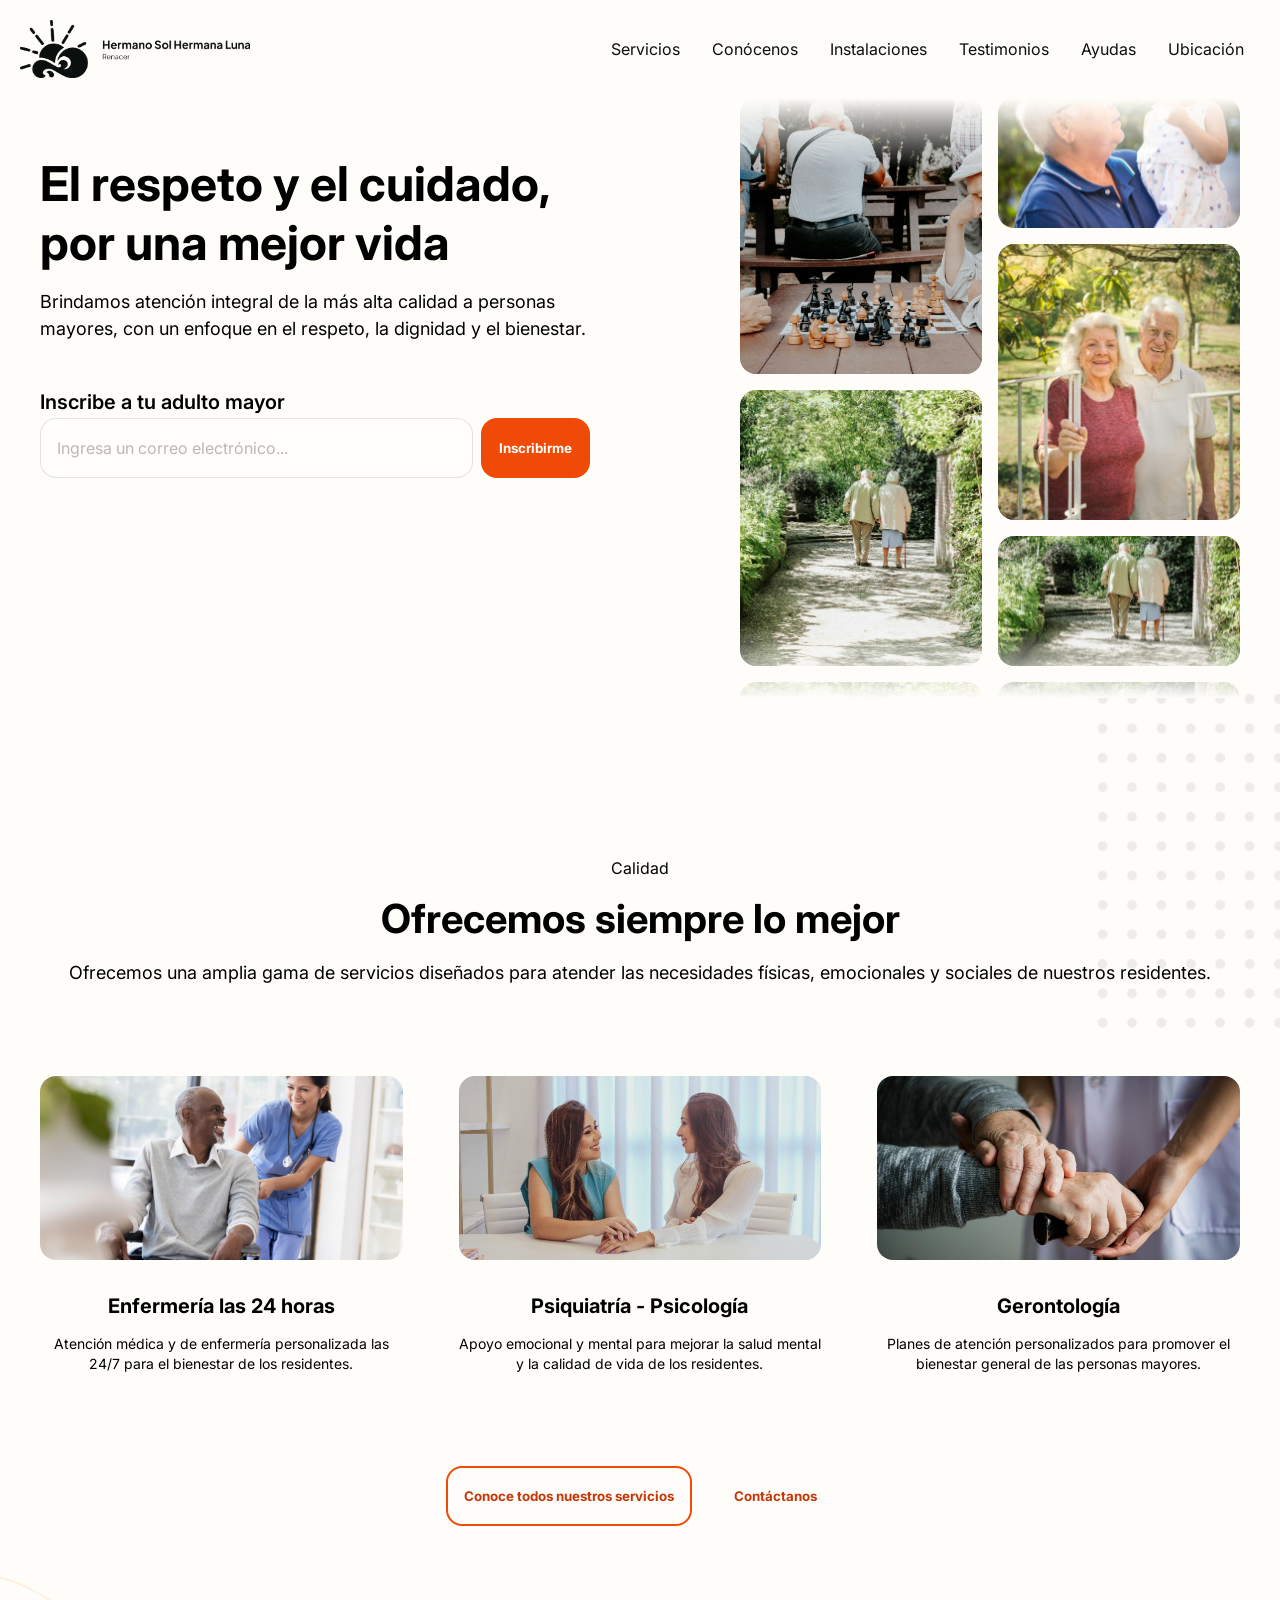
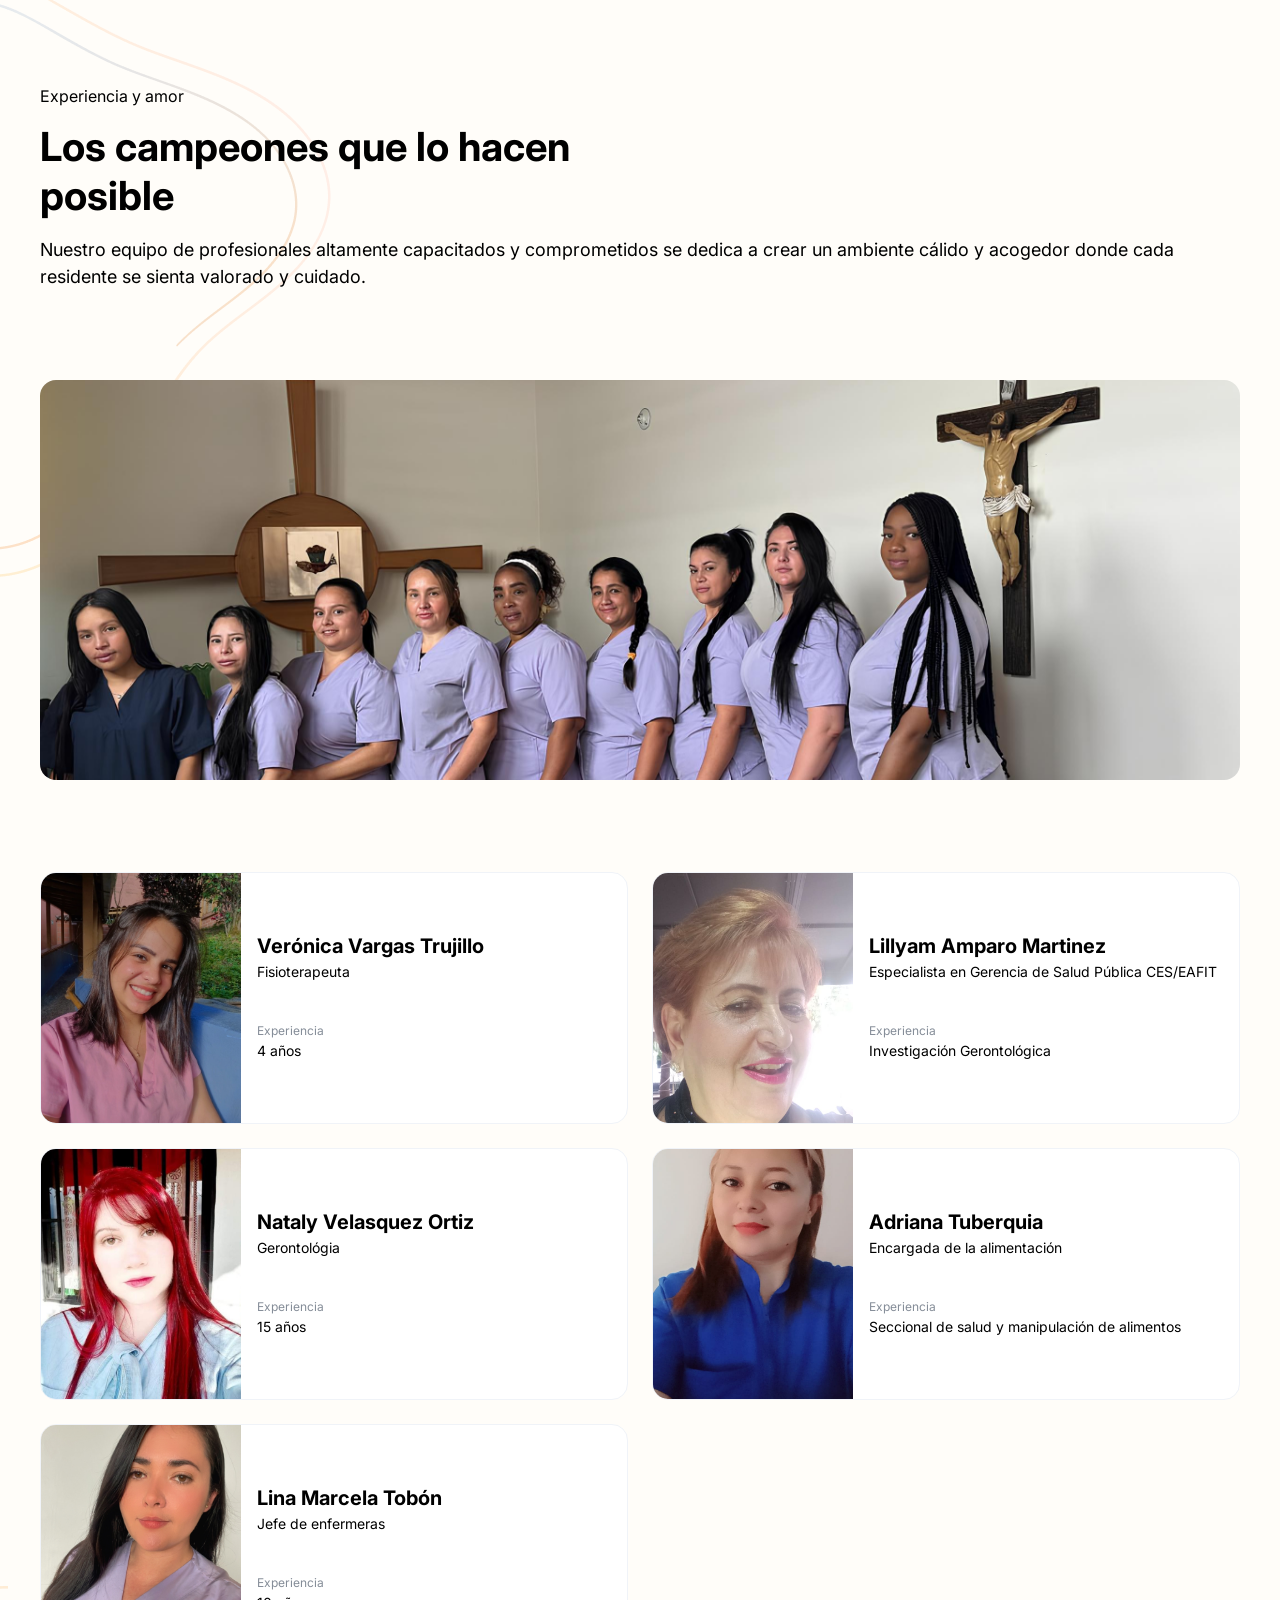
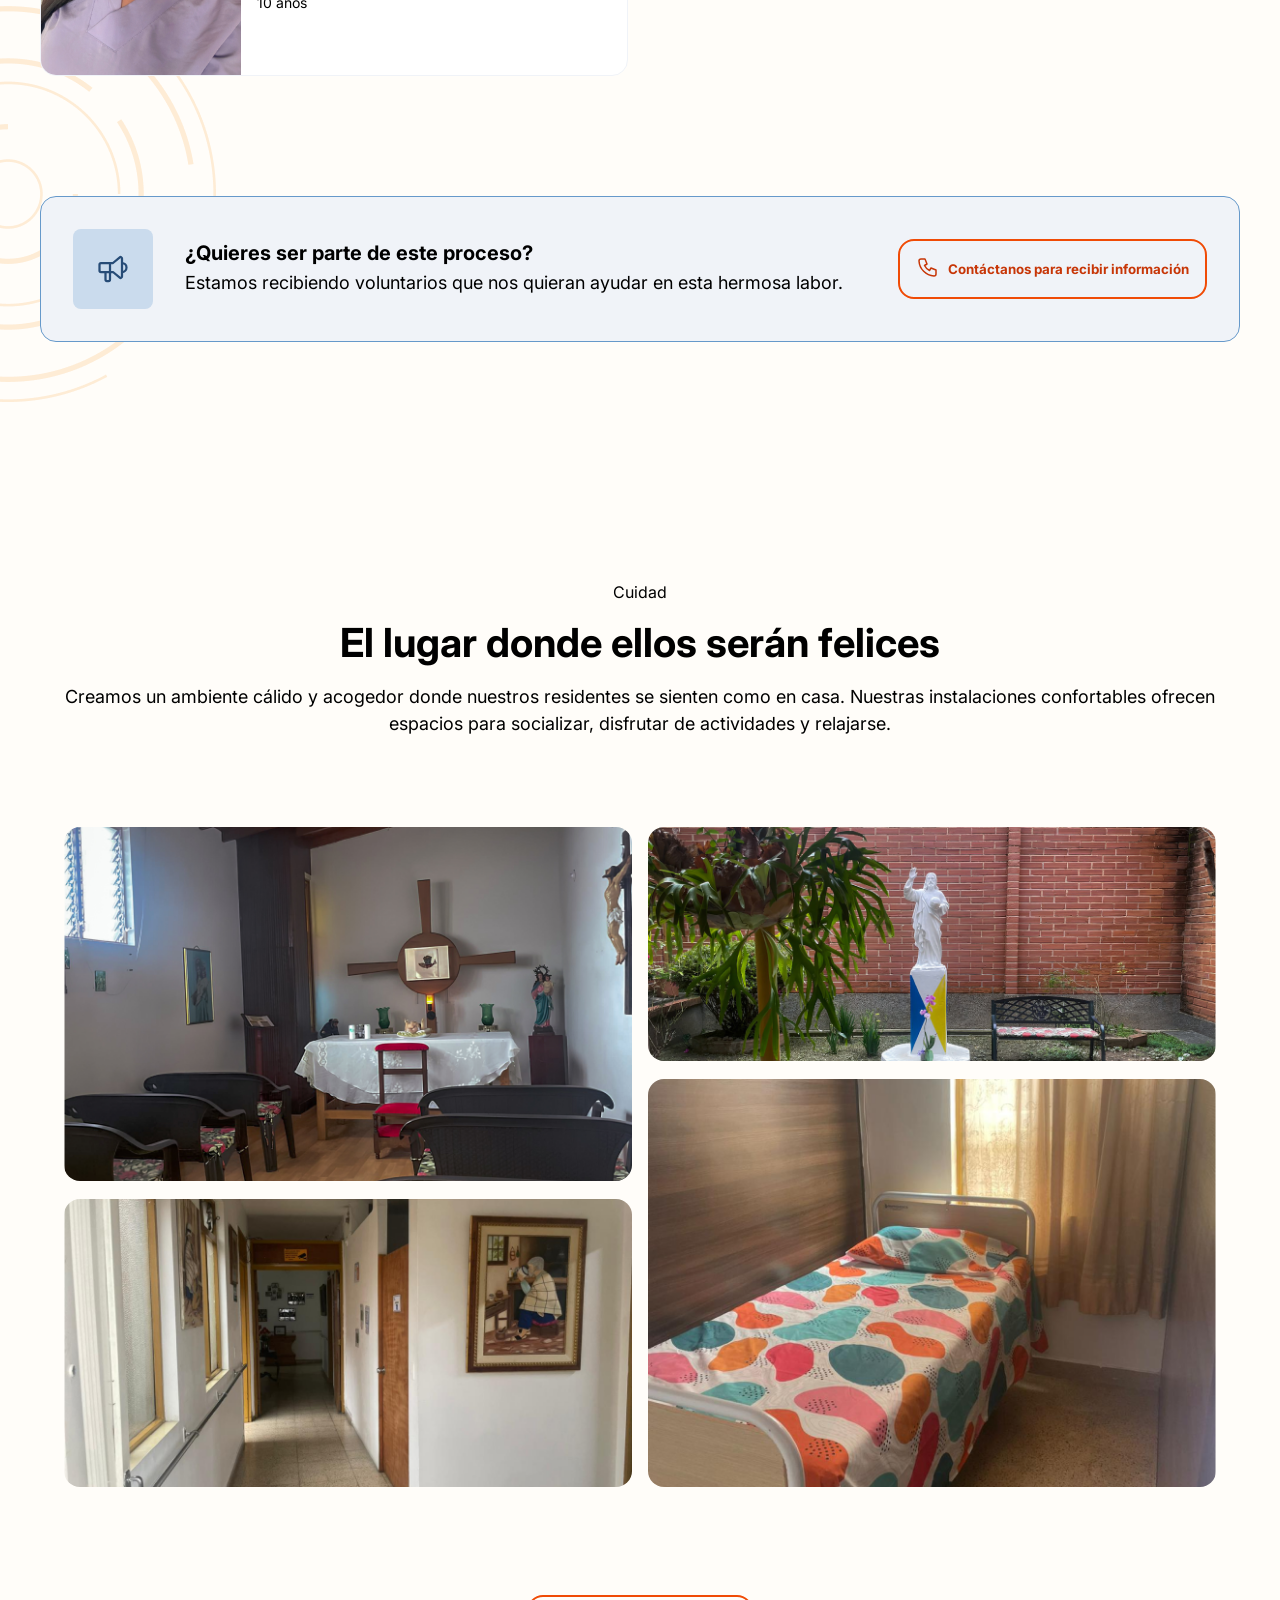
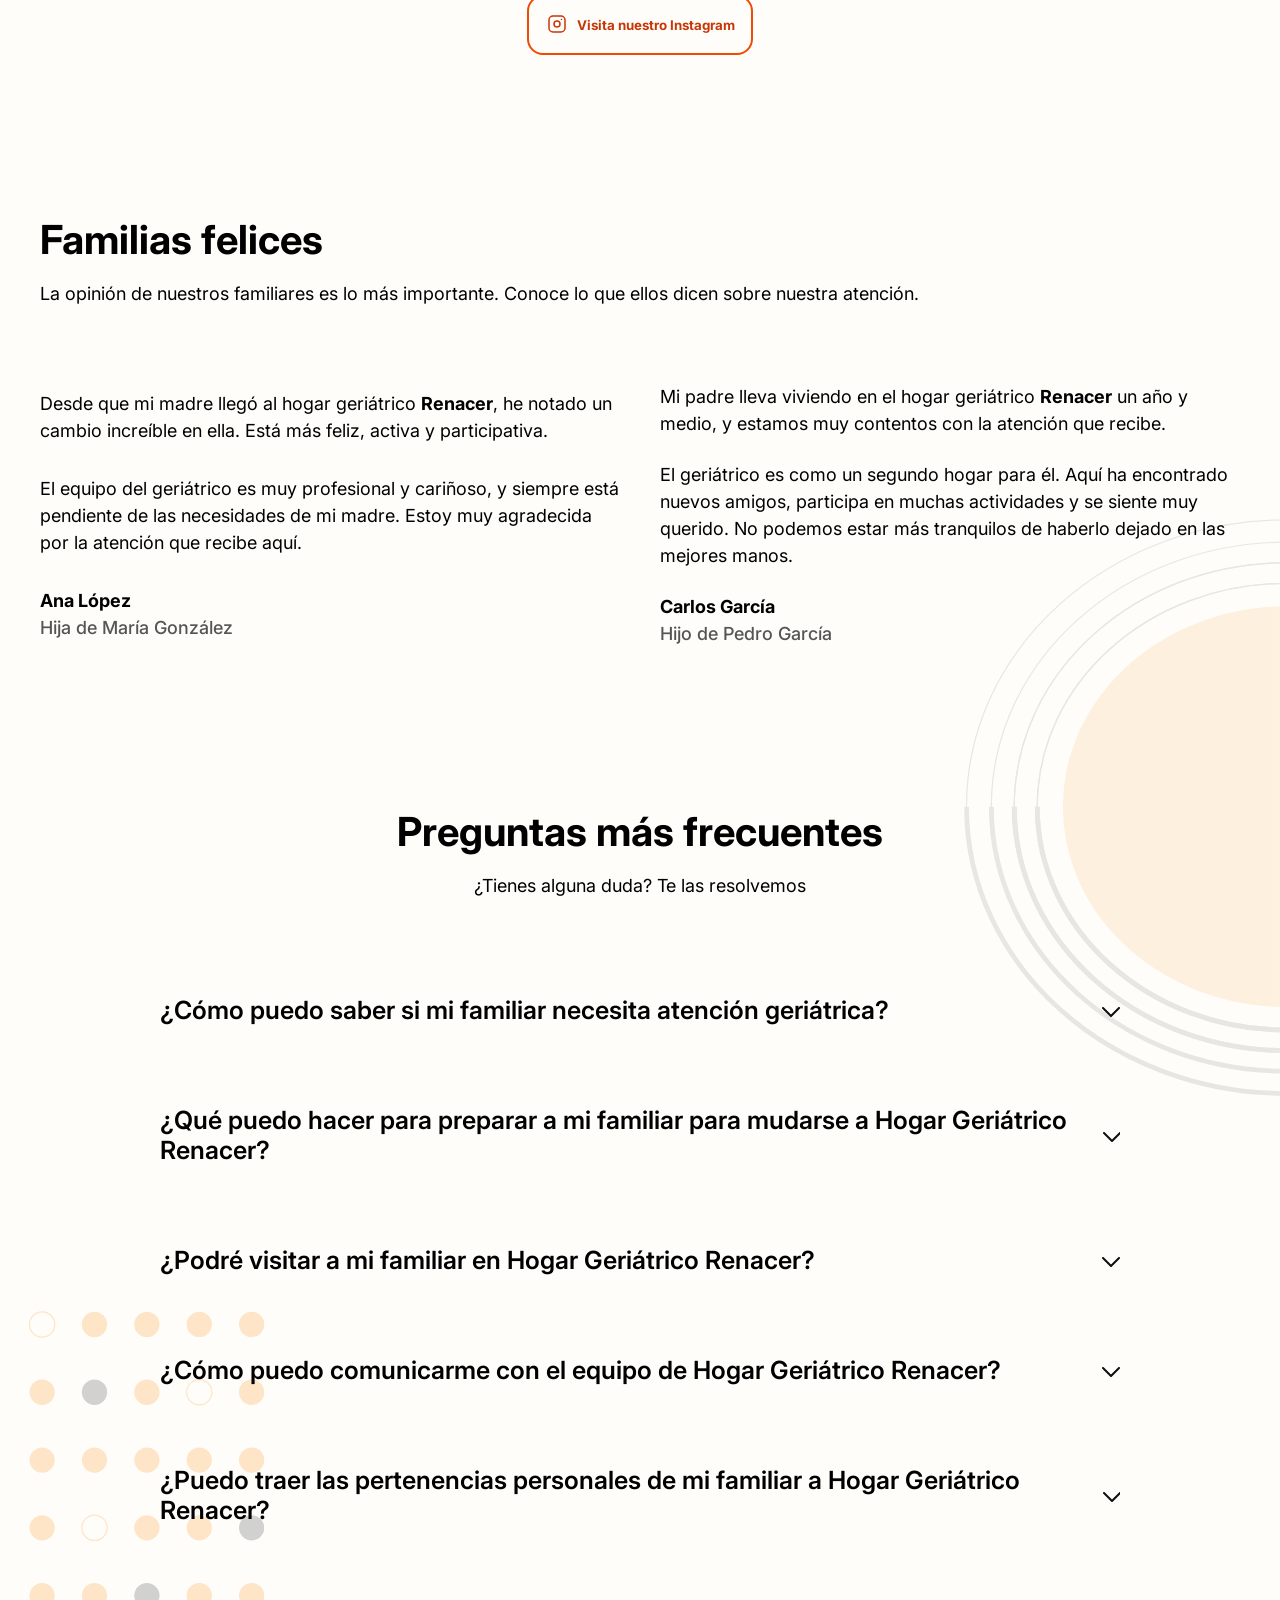
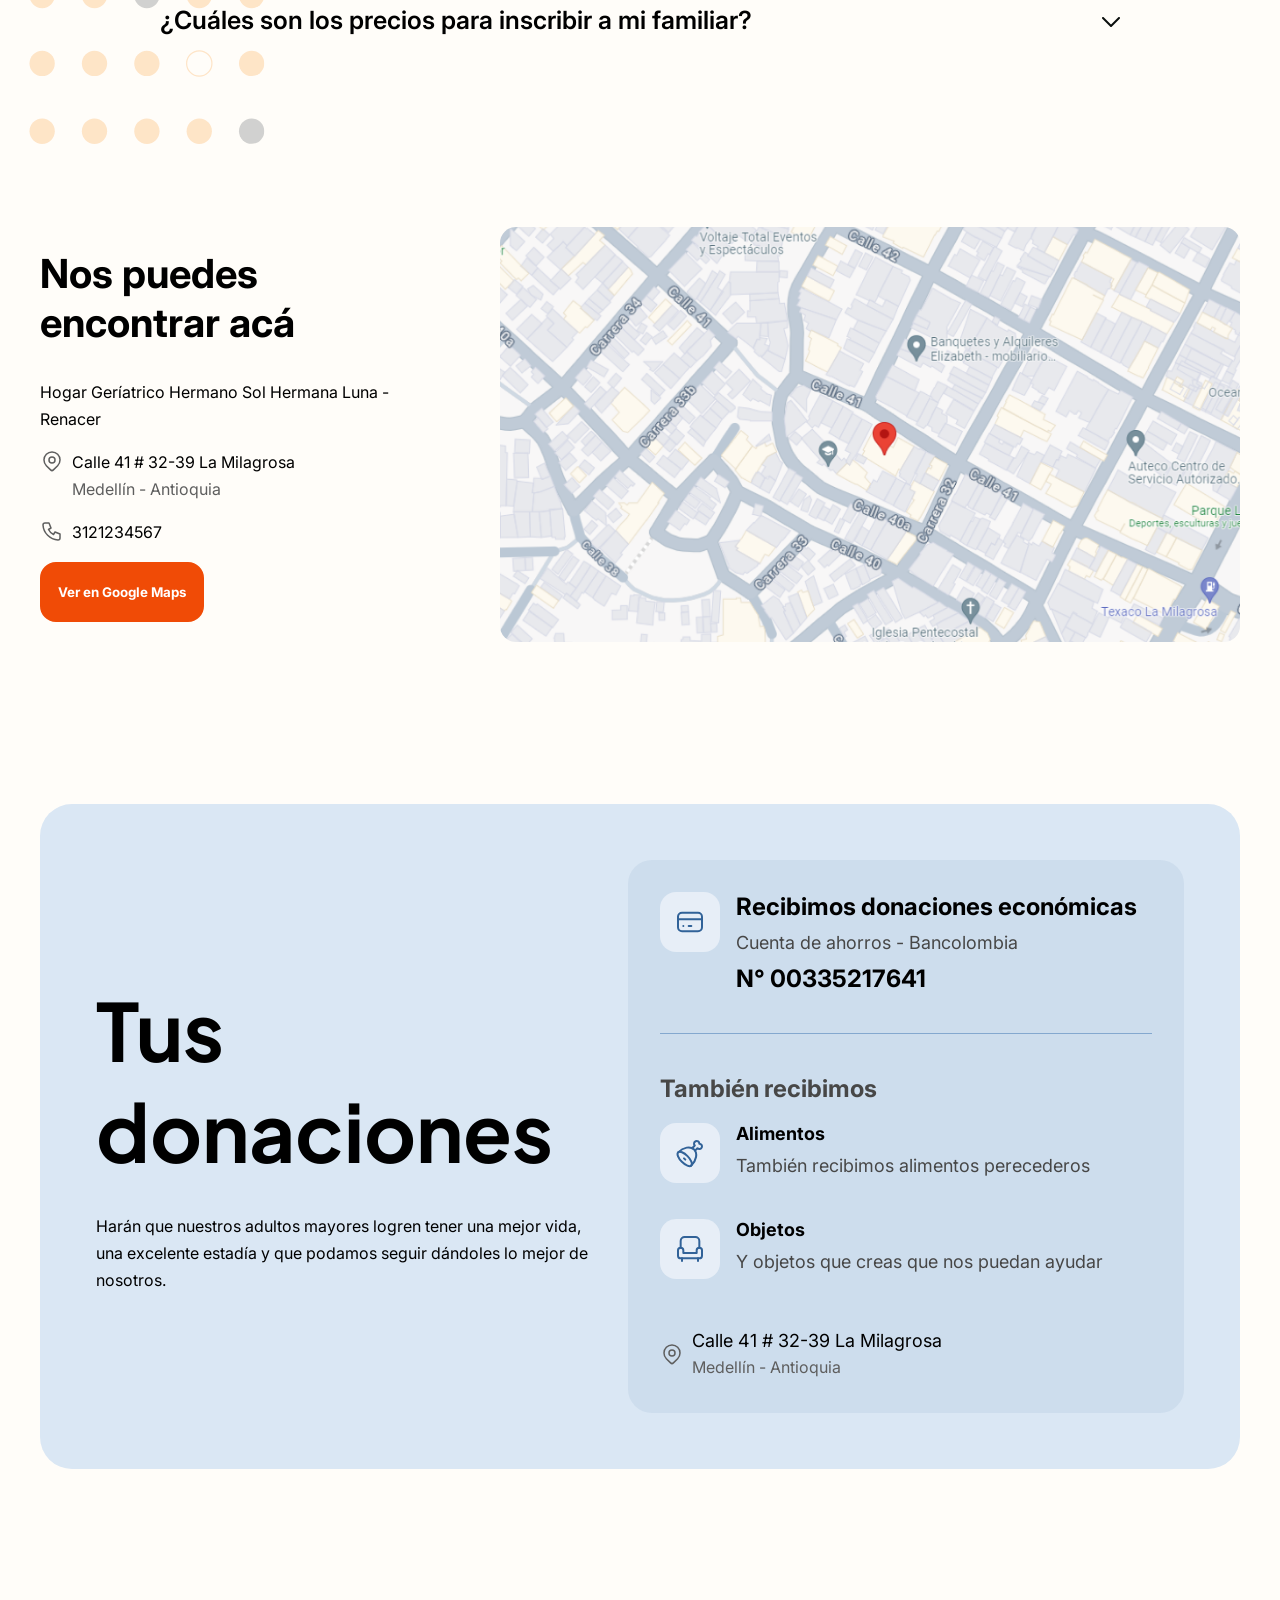
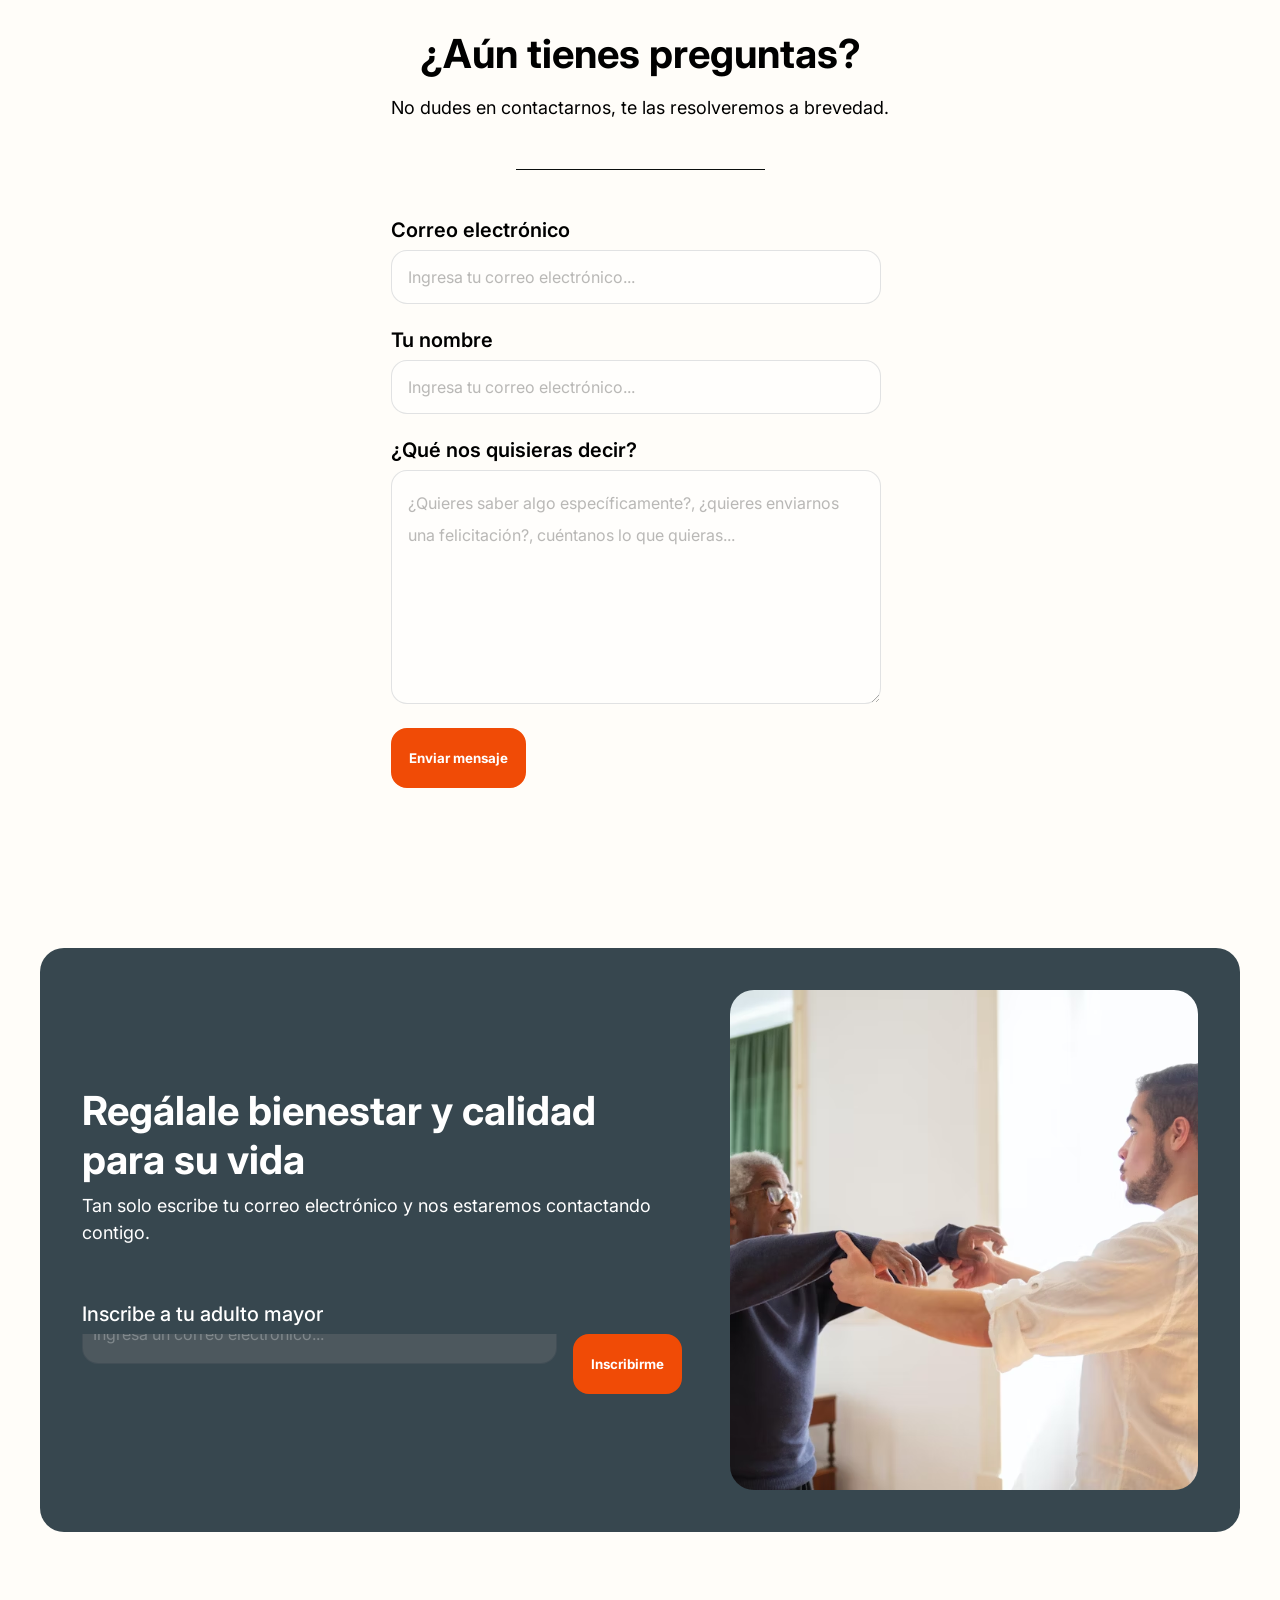
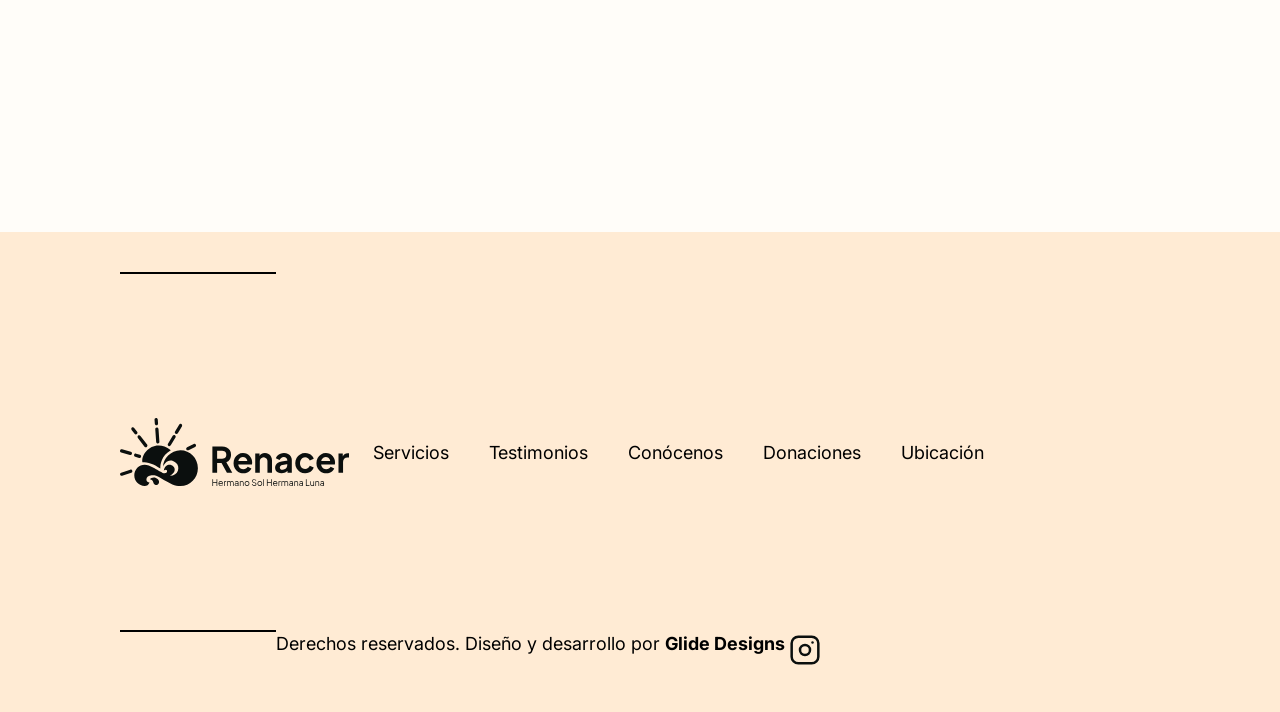
==== index.html @ 2f6d2fac "worked on the contact form" ====
<!DOCTYPE html>
<html lang="es">

<head>
    <meta charset="UTF-8">
    <meta name="viewport" content="width=device-width, initial-scale=1.0">
    <title>Renacer</title>
    <link rel="stylesheet" href="styles.css">
    <script src="script.js"></script>
</head>

<body>
    <header>
        <div class="logo">
            <img src="./assets/Logo Renacer.png" alt="Renacer">
        </div>
        <nav>
            <ul>
                <li><a href="#services">Servicios</a></li>
                <li><a href="#aboutus">Conócenos</a></li>
                <li><a href="#facilities">Instalaciones</a></li>
                <li><a href="#testimonials">Testimonios</a></li>
                <li><a href="#faq">Ayudas</a></li>
                <li><a href="#location">Ubicación</a></li>
            </ul>
        </nav>
    </header>
    <main>
        <!-- Inicio sección hero -->
        <section class="content">
            <div class="hero-content flex-vertical">
                <h1>El respeto y el cuidado, por una mejor vida</h1>
                <p>Brindamos atención integral de la más alta calidad a personas mayores, con un enfoque en el respeto,
                    la dignidad y el bienestar.</p>
                <form class="flex-vertical">
                    <label for="email">Inscribe a tu adulto mayor</label>
                    <div class="flex-horizontal">
                        <input type="email" id="email" placeholder="Ingresa un correo electrónico..." required>
                        <button type="submit" class="main-button">Inscribirme</button>
                    </div>
                </form>
            </div>
            <div class="hero-images">
                <img class="item" src="./assets/geriatric-1.svg" alt="Cuidado de personas mayores">
                <img class="item" src="./assets/geriatric-2.svg" alt="Felicidad de adultos mayores">
                <img class="item" src="./assets/geriatric-3.svg" alt="Instalaciones de Renacer">
                <img class="item" src="./assets/geriatric-4.svg" alt="Actividades en Renacer">
                <img class="item" src="./assets/geriatric-4.svg" alt="Actividades en Renacer">
                <img class="item" src="./assets/geriatric-4.svg" alt="Actividades en Renacer">
                <img class="item" src="./assets/geriatric-4.svg" alt="Actividades en Renacer">
                <img class="item" src="./assets/geriatric-4.svg" alt="Actividades en Renacer">
            </div>
        </section>
        <!-- Fin sección hero -->
        <!-- Sección de servicios -->
        <section class="content" id="services">
            <div class="section-content flex-vertical service-center">
                <div class="section-header flex-vertical">
                    <h4>Calidad</h4>
                    <h2>Ofrecemos siempre lo mejor</h2>
                    <p>Ofrecemos una amplia gama de servicios diseñados para atender las necesidades físicas,
                        emocionales y sociales de nuestros residentes.</p>
                </div>
                <div class="services-grid">
                    <div
                        style="position: absolute; right: 0; z-index: -1; transform: translate(80px,-295px); scale: 1.2;">
                        <img src="./assets/shape-2.png" alt="">
                    </div>
                    <div class="service-item">
                        <figure class="service-figure">
                            <img src="./assets/imgService1.svg" alt="">
                        </figure>
                        <div class="card-content flex-vertical">
                            <div class="flex-vertical">
                                <h3>Enfermería las 24 horas</h3>
                                <p>Atención médica y de enfermería personalizada las 24/7 para el bienestar de los
                                    residentes.</p>
                            </div>
                        </div>
                    </div>
                    <div class="service-item">
                        <figure class="service-figure">
                            <img src="./assets/imgService2.svg" alt="">
                        </figure>
                        <div class="card-content flex-vertical">
                            <div class="flex-vertical">
                                <h3>Psiquiatría - Psicología</h3>
                                <p>Apoyo emocional y mental para mejorar la salud mental y la calidad de vida de los
                                    residentes.</p>
                            </div>
                        </div>
                    </div>
                    <div class="service-item">
                        <figure class="service-figure">
                            <img src="./assets/imgService3.svg" alt="">
                        </figure>
                        <div class="card-content flex-vertical">
                            <div class="flex-vertical">
                                <h3>Gerontología</h3>
                                <p>Planes de atención personalizados para promover el bienestar general de las personas
                                    mayores.</p>
                            </div>
                        </div>
                    </div>
                    <!-- Segunda fila de servicios (oculta inicialmente) -->
                    <div class="service-item hidden-row">
                        <figure class="service-figure">
                            <img src="./assets/imgService1.svg" alt="">
                        </figure>
                        <div class="card-content flex-vertical">
                            <div class="flex-vertical">
                                <h3>Rehabilitación física</h3>
                                <p>Programas de rehabilitación para mejorar la movilidad y la independencia.</p>
                            </div>
                        </div>
                    </div>
                    <div class="service-item hidden-row">
                        <figure class="service-figure">
                            <img src="./assets/imgService2.svg" alt="">
                        </figure>
                        <div class="card-content flex-vertical">
                            <div class="flex-vertical">
                                <h3>Actividades recreativas</h3>
                                <p>Actividades diseñadas para el entretenimiento y la socialización.</p>
                            </div>
                        </div>
                    </div>
                    <div class="service-item hidden-row">
                        <figure class="service-figure">
                            <img src="./assets/imgService3.svg" alt="">
                        </figure>
                        <div class="card-content flex-vertical">
                            <div class="flex-vertical">
                                <h3>Nutrición balanceada</h3>
                                <p>Comidas preparadas para satisfacer las necesidades dietéticas de cada residente.</p>
                            </div>
                        </div>
                    </div>
                    <div class="service-item hidden-row">
                        <figure class="service-figure">
                            <img src="./assets/imgService1.svg" alt="">
                        </figure>
                        <div class="card-content flex-vertical">
                            <div class="flex-vertical">
                                <h3>Rehabilitación física</h3>
                                <p>Programas de rehabilitación para mejorar la movilidad y la independencia.</p>
                            </div>
                        </div>
                    </div>
                    <div class="service-item hidden-row">
                        <figure class="service-figure">
                            <img src="./assets/imgService2.svg" alt="">
                        </figure>
                        <div class="card-content flex-vertical">
                            <div class="flex-vertical">
                                <h3>Actividades recreativas</h3>
                                <p>Actividades diseñadas para el entretenimiento y la socialización.</p>
                            </div>
                        </div>
                    </div>
                    <div class="service-item hidden-row">
                        <figure class="service-figure">
                            <img src="./assets/imgService3.svg" alt="">
                        </figure>
                        <div class="card-content flex-vertical">
                            <div class="flex-vertical">
                                <h3>Nutrición balanceada</h3>
                                <p>Comidas preparadas para satisfacer las necesidades dietéticas de cada residente.</p>
                            </div>
                        </div>
                    </div>
                </div>
                <div class="services-buttons">
                    <button id="toggleServices" class="outline-button">Conoce todos nuestros servicios</button>
                    <button id="contact" class="ghost-button">Contáctanos</button>
                </div>
            </div>
        </section><!-- Fin sección de servicios -->
        <!-- Inicio sección de empleados -->
        <section class="content" id="aboutus">
            <div class="section-content flex-vertical">
                <div class="section-header flex-vertical">
                    <h4>Experiencia y amor</h4>
                    <h2 style="max-width: 550px;">Los campeones que lo hacen posible</h2>
                    <p>Nuestro equipo de profesionales altamente capacitados y comprometidos se dedica a crear un
                        ambiente cálido y acogedor donde cada residente se sienta valorado y cuidado.</p>
                </div>
                <div>
                    <img class="group" src="/assets/group-picture.jpg" alt="">
                </div>
                <div class="employees-grid">
                    <div style="position: absolute; left: -400px; z-index: -1; transform: translateY(-900px);">
                        <img src="./assets/shape-1.png" alt="">
                    </div>


                    <div class="card-container flex-horizontal">
                        <img src="./assets/veronica-vargas-trujillo.jpg" alt="Empleado geriátrico">

                        <div class="card-content flex-vertical">
                            <div class="flex-vertical">
                                <h3>Verónica Vargas Trujillo</h3>
                                <p>Fisioterapeuta</p>
                            </div>
                            <div class="flex-vertical">
                                <p><span>Experiencia</span></p>
                                <p>4 años</p>
                            </div>
                        </div>
                    </div>
                    <div class="card-container flex-horizontal">
                        <img src="./assets/lillyam-amparo-martinez.jpg" alt="Empleado geriátrico">

                        <div class="card-content flex-vertical">
                            <div class="flex-vertical">
                                <h3>Lillyam Amparo Martinez</h3>
                                <p>Especialista en Gerencia de Salud Pública CES/EAFIT</p>
                            </div>
                            <div class="flex-vertical">
                                <p><span>Experiencia</span></p>
                                <p>Investigación Gerontológica</p>
                            </div>
                        </div>
                    </div>
                    <div class="card-container flex-horizontal">
                        <img src="./assets/nataly-velasquez-ortiz.jpg" alt="Empleado geriátrico">

                        <div class="card-content flex-vertical">
                            <div class="flex-vertical">
                                <h3>Nataly Velasquez Ortiz</h3>
                                <p>Gerontológia</p>
                            </div>
                            <div class="flex-vertical">
                                <p><span>Experiencia</span></p>
                                <p>15 años</p>
                            </div>
                        </div>
                    </div>
                    <div class="card-container flex-horizontal">
                        <img src="./assets/adriana-tuberquia.jpg" alt="Empleado geriátrico">

                        <div class="card-content flex-vertical">
                            <div class="flex-vertical">
                                <h3>Adriana Tuberquia</h3>
                                <p>Encargada de la alimentación</p>
                            </div>
                            <div class="flex-vertical">
                                <p><span>Experiencia</span></p>
                                <p>Seccional de salud y manipulación de alimentos</p>
                            </div>
                        </div>
                    </div>
                    <div class="card-container flex-horizontal">
                        <img src="./assets/lina-marcela-tobon.jpg" alt="Empleado geriátrico">
                        <div class="card-content flex-vertical">
                            <div class="flex-vertical">
                                <h3>Lina Marcela Tobón</h3>
                                <p>Jefe de enfermeras</p>
                            </div>
                            <div class="flex-vertical">
                                <p><span>Experiencia</span></p>
                                <p>10 años</p>
                            </div>
                        </div>
                    </div>

                </div>
            </div>
            <div class="volunteers-container flex-horizontal">
                <div class="icon-container">
                    <svg xmlns="http://www.w3.org/2000/svg" class="icon icon-tabler icon-tabler-speakerphone" width="36"
                        height="36" viewBox="0 0 24 24" stroke-width="1.5" stroke="#274C77" fill="none"
                        stroke-linecap="round" stroke-linejoin="round">
                        <path stroke="none" d="M0 0h24v24H0z" fill="none" />
                        <path d="M18 8a3 3 0 0 1 0 6" />
                        <path d="M10 8v11a1 1 0 0 1 -1 1h-1a1 1 0 0 1 -1 -1v-5" />
                        <path
                            d="M12 8h0l4.524 -3.77a.9 .9 0 0 1 1.476 .692v12.156a.9 .9 0 0 1 -1.476 .692l-4.524 -3.77h-8a1 1 0 0 1 -1 -1v-4a1 1 0 0 1 1 -1h8" />
                    </svg>
                </div>
                <div class="volunteers-content flex-vertical">
                    <h3>¿Quieres ser parte de este proceso?</h3>
                    <p>Estamos recibiendo voluntarios que nos quieran ayudar en esta hermosa labor.</p>
                </div>
                <button class="outline-button flex-horizontal">
                    <div>
                        <svg xmlns="http://www.w3.org/2000/svg" class="icon-hover icon icon-tabler icon-tabler-phone"
                            width="24" height="24" viewBox="0 0 24 24" stroke-width="1.5" stroke="#C73607" fill="none"
                            stroke-linecap="round" stroke-linejoin="round">
                            <path stroke="none" d="M0 0h24v24H0z" fill="none" />
                            <path
                                d="M5 4h4l2 5l-2.5 1.5a11 11 0 0 0 5 5l1.5 -2.5l5 2v4a2 2 0 0 1 -2 2a16 16 0 0 1 -15 -15a2 2 0 0 1 2 -2" />
                        </svg>
                    </div>Contáctanos para recibir información
                </button>
            </div>

            <div style="position: absolute; left: -200px; z-index: -1; transform: translateY(1500px);">
                <img src="./assets/shape-3.png" alt="">
            </div>
        </section>
        <!-- Fin sección de empleados -->
        <!-- Inicio sección de instalaciones -->
        <section class="content" id="facilities">
            <div class="section-content flex-vertical service-center">
                <div class="section-header flex-vertical">
                    <h4>Cuidad</h4>
                    <h2>El lugar donde ellos serán felices</h2>
                    <p>Creamos un ambiente cálido y acogedor donde nuestros residentes se sienten como en casa. Nuestras
                        instalaciones confortables ofrecen espacios para socializar, disfrutar de actividades
                        y relajarse.</p>
                </div>
                <div class="facilities-images">
                    <img src="./assets/facility-1.png" alt="Cuidado de personas mayores">
                    <img src="./assets/facility-2.png" alt="Felicidad de adultos mayores">
                    <img src="./assets/facility-3.png" alt="Instalaciones de Renacer">
                    <img src="./assets/facility-4.png" alt="Actividades en Renacer">
                </div>
                <div class="facilities-buttons">
                    <!-- <button id="openModalButton" class="outline-button flex-horizontal">
                        Ver todas las imágenes
                    </button> -->
                    <a href="https://www.instagram.com/hermanosolhermanalunarenacer/" target="_blank">
                        <button class="outline-button flex-horizontal">
                            <div>
                                <svg xmlns="http://www.w3.org/2000/svg"
                                    class="icon-hover icon icon-tabler icon-tabler-brand-instagram" width="24"
                                    height="24" viewBox="0 0 24 24" stroke-width="1.5" stroke="#C73607" fill="none"
                                    stroke-linecap="round" stroke-linejoin="round">
                                    <path stroke="none" d="M0 0h24v24H0z" fill="none" />
                                    <path
                                        d="M4 4m0 4a4 4 0 0 1 4 -4h8a4 4 0 0 1 4 4v8a4 4 0 0 1 -4 4h-8a4 4 0 0 1 -4 -4z" />
                                    <path d="M12 12m-3 0a3 3 0 1 0 6 0a3 3 0 1 0 -6 0" />
                                    <path d="M16.5 7.5l0 .01" />
                                </svg>
                            </div>Visita nuestro Instagram
                        </button>
                    </a>
                </div>
            </div>
            <div class="facilities-images-modal">
                <div class="facilities-modal-content flex-vertical">
                    <button id="closeModalButton" class="close-button">×</button>
                    <h3 style="flex-shrink: 0;">Todas las imágenes</h3>
                    <div class="facilities-images-container">
                        <img class="slider-image" src="./assets/facility-1.png" alt="Cuidado de personas mayores">
                        <img class="slider-image" src="./assets/facility-2.png" alt="Felicidad de adultos mayores">
                        <img class="slider-image" src="./assets/facility-3.png" alt="Instalaciones de Renacer">
                        <img class="slider-image" src="./assets/facility-4.png" alt="Actividades en Renacer">
                    </div>
                    <button class="prev slider-button">
                        <svg xmlns="http://www.w3.org/2000/svg" class="icon icon-tabler icon-tabler-chevron-left"
                            width="24" height="24" viewBox="0 0 24 24" stroke-width="1.5" stroke="#ffffff" fill="none"
                            stroke-linecap="round" stroke-linejoin="round">
                            <path stroke="none" d="M0 0h24v24H0z" fill="none" />
                            <path d="M15 6l-6 6l6 6" />
                        </svg>
                    </button>
                    <button class="next slider-button">
                        <svg xmlns="http://www.w3.org/2000/svg" class="icon icon-tabler icon-tabler-chevron-right"
                            width="24" height="24" viewBox="0 0 24 24" stroke-width="1.5" stroke="#ffffff" fill="none"
                            stroke-linecap="round" stroke-linejoin="round">
                            <path stroke="none" d="M0 0h24v24H0z" fill="none" />
                            <path d="M9 6l6 6l-6 6" />
                        </svg>
                    </button>
                </div>
            </div>

        </section>
        <!-- Fin sección de instalaciones -->
        <!-- seccion testimonios -->
        <section class="content" id="testimonials">
            <div class="section-content flex-vertical">
                <div class="section-header flex-vertical">
                    <h2>Familias felices</h2>
                    <p>La opinión de nuestros familiares es lo más importante. Conoce lo que ellos dicen sobre nuestra
                        atención.</p>
                </div>
                <div class="testimonials-grid">
                    <div class="testimonial">
                        <div class="stars">
                            <img src="assets/star.svg" alt="Star" class="star">
                            <img src="assets/star.svg" alt="Star" class="star">
                            <img src="assets/star.svg" alt="Star" class="star">
                            <img src="assets/star.svg" alt="Star" class="star">
                            <img src="assets/star.svg" alt="Star" class="star">
                        </div>
                        <p>
                            Desde que mi madre llegó al hogar geriátrico <strong>Renacer</strong>, he notado un cambio
                            increíble en ella. Está más feliz, activa y participativa.
                        </p>
                        <p>
                            El equipo del geriátrico es muy profesional y cariñoso, y siempre está pendiente de las
                            necesidades de mi madre. Estoy muy agradecida por la atención que recibe aquí.
                        </p>
                        <p class="author">
                            Ana López<br>
                            <span class="relation">Hija de María González</span>
                        </p>
                    </div>
                    <div class="testimonial">
                        <div class="stars">
                            <img src="assets/star.svg" alt="Star" class="star">
                            <img src="assets/star.svg" alt="Star" class="star">
                            <img src="assets/star.svg" alt="Star" class="star">
                            <img src="assets/star.svg" alt="Star" class="star">
                            <img src="assets/star.svg" alt="Star" class="star">
                        </div>
                        <p>
                            Mi padre lleva viviendo en el hogar geriátrico <strong>Renacer</strong> un año y medio, y
                            estamos muy contentos con la atención que recibe.
                        </p>
                        <p>
                            El geriátrico es como un segundo hogar para él. Aquí ha encontrado nuevos amigos, participa
                            en muchas actividades y se siente muy querido. No podemos estar más tranquilos de haberlo
                            dejado en las mejores manos.
                        </p>
                        <p class="author">
                            Carlos García<br>
                            <span class="relation">Hijo de Pedro García</span>
                        </p>
                    </div>
                    <!-- Agregar más testimonios según sea necesario -->
                </div>
            </div>
        </section>

        <!-- fin seccion testimonios -->

        <!--Sección FAQ-->
        <section class="content" id="faq">
            <div class="section-content flex-vertical">
                <div style="position: absolute; right: 20px; z-index: -1; transform: translateY(-200px); scale: 1.2;">
                    <img src="assets/footershape1.svg" alt="">
                </div>
                <div class="section-header flex-vertical">
                    <h2>Preguntas más frecuentes</h2>
                    <p>¿Tienes alguna duda? Te las resolvemos</p>
                </div>
                <div class="faq-container">
                    <div class="faq-item">
                        <button class="faq-question">¿Cómo puedo saber si mi familiar necesita atención geriátrica?
                            <span class="faq-toggle"><img src="assets/faqtoogle.svg" alt="toggle icon"></span></button>
                        <div class="faq-answer">
                            <p>Algunas señales de que su familiar podría necesitar atención geriátrica incluyen:<br><br>
                                1. Dificultades para realizar actividades cotidianas como vestirse, bañarse o comer.<br>
                                2. Deterioro de la memoria o la capacidad cognitiva.<br>
                                3. Pérdida de independencia o necesidad de ayuda para realizar tareas básicas.<br>
                                4. Cambios en el estado de ánimo o comportamiento, como depresión, ansiedad o
                                agresividad.<br>
                                5. Dificultades para caminar o mantener el equilibrio.<br>
                                6. Problemas de salud crónicos que requieren atención médica regular.<br><br>
                                Si observa alguna de estas señales en su familiar, es importante hablar con un médico o
                                un profesional de la salud geriátrica para evaluar sus necesidades y determinar el tipo
                                de atención más adecuado.
                            </p>
                        </div>
                    </div>
                    <div class="faq-item">
                        <button class="faq-question">¿Qué puedo hacer para preparar a mi familiar para mudarse a Hogar
                            Geriátrico Renacer? <span class="faq-toggle"><img alt="toggle icon"
                                    src="assets/faqtoogle.svg"></span></button>
                        <div class="faq-answer">
                            <p>Es importante involucrar a su familiar en el proceso de decisión y mudanza tanto como sea
                                posible.
                                Hable con él o ella sobre sus expectativas y preferencias, y permítale que participe en
                                la elección de su habitación y la decoración de su nuevo espacio. <br><br>
                                También puede ayudarlo a familiarizarse con las instalaciones y el personal del
                                geriátrico antes de la mudanza.
                            </p>
                        </div>
                    </div>
                    <div class="faq-item">
                        <button class="faq-question">¿Podré visitar a mi familiar en Hogar Geriátrico Renacer? <span
                                class="faq-toggle"><img src="assets/faqtoogle.svg" alt="toggle icon"></span></button>
                        <div class="faq-answer">
                            <p>Sí, por supuesto. Animamos a las familias a visitar a sus seres queridos con regularidad.
                                Tenemos horarios de visita flexibles para adaptarse a su horario. También contamos con
                                espacios cómodos y acogedores para que pueda pasar tiempo con su familiar en privado.
                            </p>
                        </div>
                    </div>
                    <div class="faq-item">
                        <button class="faq-question">¿Cómo puedo comunicarme con el equipo de Hogar Geriátrico Renacer?
                            <span class="faq-toggle"><img src="assets/faqtoogle.svg" alt="toggle icon"></span></button>
                        <div class="faq-answer">
                            <p>
                                Puede comunicarse con nosotros por teléfono, correo electrónico o visitando nuestras
                                instalaciones.
                                Nuestro equipo estará encantado de responder a sus preguntas y brindarle más información
                                sobre nuestros servicios.
                            </p>
                        </div>
                    </div>
                    <div class="faq-item">
                        <button class="faq-question">¿Puedo traer las pertenencias personales de mi familiar a Hogar
                            Geriátrico Renacer? <span class="faq-toggle"><img src="assets/faqtoogle.svg"
                                    alt="toggle icon"></span></button>
                        <div class="faq-answer">
                            <p>
                                Sí, puede traer las pertenencias personales de su familiar a Hogar Geriátrico Renacer.
                                Le recomendamos que etiquete todas las pertenencias con el nombre de su familiar para
                                evitar confusiones.
                                Hay algunas restricciones en cuanto al tamaño y tipo de pertenencias que se pueden
                                traer, por favor consulte con nuestro equipo para obtener más información.
                            </p>
                        </div>
                    </div>
                    <div class="faq-item">
                        <button class="faq-question">¿Cuáles son los precios para inscribir a mi familiar? <span
                                class="faq-toggle"><img src="assets/faqtoogle.svg" alt="toggle icon"></span></button>
                        <div class="faq-answer">
                            <p>
                                Primero nos encantaría poder conocer a tu familiar al igual que a ti. Te sugerimos
                                que nos contactes para comenzar el proceso e informarte completamente de todo.
                            </p>
                        </div>
                    </div>
                    <!-- Añadir más items FAQ -->
                </div>
                <div style="position: absolute; left: 0; z-index: -1; transform: translate(40px,450px); scale: 1.2;">
                    <img src="assets/footershape2.svg" alt="">
                </div>
            </div>
        </section>
        <!--Fin FAQ-->

        <!-- Inicio sección de location -->
        <section class="content" id="location">
            <div class="section-content flex-horizontal">
                <div class="left-side flex-vertical">
                    <h2>Nos puedes encontrar acá</h2>
                    <div class="left-content flex-vertical">
                        <p>Hogar Geríatrico Hermano Sol Hermana Luna - Renacer</p>
                        <div class="flex-horizontal">
                            <svg xmlns="http://www.w3.org/2000/svg" class="icon icon-tabler icon-tabler-map-pin"
                                width="24" height="24" viewBox="0 0 24 24" stroke-width="1.5" stroke="#5E5E5E"
                                fill="none" stroke-linecap="round" stroke-linejoin="round">
                                <path stroke="none" d="M0 0h24v24H0z" fill="none" />
                                <path d="M9 11a3 3 0 1 0 6 0a3 3 0 0 0 -6 0" />
                                <path
                                    d="M17.657 16.657l-4.243 4.243a2 2 0 0 1 -2.827 0l-4.244 -4.243a8 8 0 1 1 11.314 0z" />
                            </svg>
                            <div class="flex-vertical">
                                <p>Calle 41 # 32-39 La Milagrosa</p>
                                <p style="color: #5E5E5E; font-size: 1.6rem;">Medellín - Antioquia</p>
                            </div>
                        </div>
                        <div class="flex-horizontal">
                            <svg xmlns="http://www.w3.org/2000/svg" class="icon icon-tabler icon-tabler-phone"
                                width="24" height="24" viewBox="0 0 24 24" stroke-width="1.5" stroke="#5E5E5E"
                                fill="none" stroke-linecap="round" stroke-linejoin="round">
                                <path stroke="none" d="M0 0h24v24H0z" fill="none" />
                                <path
                                    d="M5 4h4l2 5l-2.5 1.5a11 11 0 0 0 5 5l1.5 -2.5l5 2v4a2 2 0 0 1 -2 2a16 16 0 0 1 -15 -15a2 2 0 0 1 2 -2" />
                            </svg>
                            <p>3121234567</p>
                        </div>
                        <a href="https://maps.app.goo.gl/KGbeoAZoWxn7gH6RA" target="_blank"><button
                                class="main-button">Ver en Google Maps</button></a>
                    </div>
                </div>
                <div class="right-side">
                    <img src="./assets/geriatric_location.png" alt="Ubicación del centro geríatrico Renacer">
                </div>
            </div>
        </section>
        <!-- Fin sección location -->

        <!-- Inicio sección donación -->
        <section class="content" id="donation">
            <div class="donations-section flex-horizontal">
                <div class="left-side flex-vertical">
                    <h2>Tus donaciones</h2>
                    <p>Harán que nuestros adultos mayores logren tener una mejor vida, una excelente estadía y que
                        podamos seguir dándoles lo mejor de nosotros.</p>
                </div>
                <div class="right-side">
                    <div class="right-side-content flex-vertical">
                        <div class="donation-info flex-vertical">
                            <div class="row-container">
                                <div class="icon-container">
                                    <svg xmlns="http://www.w3.org/2000/svg"
                                        class="icon icon-tabler icon-tabler-credit-card" width="32" height="32"
                                        viewBox="0 0 24 24" stroke-width="1.5" stroke="#316298" fill="none"
                                        stroke-linecap="round" stroke-linejoin="round">
                                        <path stroke="none" d="M0 0h24v24H0z" fill="none" />
                                        <path
                                            d="M3 5m0 3a3 3 0 0 1 3 -3h12a3 3 0 0 1 3 3v8a3 3 0 0 1 -3 3h-12a3 3 0 0 1 -3 -3z" />
                                        <path d="M3 10l18 0" />
                                        <path d="M7 15l.01 0" />
                                        <path d="M11 15l2 0" />
                                    </svg>
                                </div>
                                <div class="donation-row-info flex-vertical">
                                    <h3>Recibimos donaciones económicas</h3>
                                    <div class="donation-complement">
                                        <p>Cuenta de ahorros - Bancolombia</p>
                                        <span>N° 00335217641</span>
                                    </div>
                                </div>
                            </div>

                            <span class="donation-separator"></span>
                            <div class="donation-info-complement">
                                <h3>También recibimos</h3>
                                <div class="row-container">
                                    <div class="icon-container">
                                        <svg xmlns="http://www.w3.org/2000/svg"
                                            class="icon icon-tabler icon-tabler-meat" width="32" height="32"
                                            viewBox="0 0 24 24" stroke-width="1.5" stroke="#316298" fill="none"
                                            stroke-linecap="round" stroke-linejoin="round">
                                            <path stroke="none" d="M0 0h24v24H0z" fill="none" />
                                            <path
                                                d="M13.62 8.382l1.966 -1.967a2 2 0 1 1 3.414 -1.415a2 2 0 1 1 -1.413 3.414l-1.82 1.821" />
                                            <path
                                                d="M5.904 18.596c2.733 2.734 5.9 4 7.07 2.829c1.172 -1.172 -.094 -4.338 -2.828 -7.071c-2.733 -2.734 -5.9 -4 -7.07 -2.829c-1.172 1.172 .094 4.338 2.828 7.071z" />
                                            <path d="M7.5 16l1 1" />
                                            <path
                                                d="M12.975 21.425c3.905 -3.906 4.855 -9.288 2.121 -12.021c-2.733 -2.734 -8.115 -1.784 -12.02 2.121" />
                                        </svg>
                                    </div>
                                    <div class="donation-row-info flex-vertical">
                                        <h4>Alimentos</h4>
                                        <div class="donation-complement">
                                            <p>También recibimos alimentos perecederos</p>
                                        </div>
                                    </div>
                                </div>
                                <div class="row-container">
                                    <div class="icon-container">
                                        <svg xmlns="http://www.w3.org/2000/svg"
                                            class="icon icon-tabler icon-tabler-armchair" width="32" height="32"
                                            viewBox="0 0 24 24" stroke-width="1.5" stroke="#316298" fill="none"
                                            stroke-linecap="round" stroke-linejoin="round">
                                            <path stroke="none" d="M0 0h24v24H0z" fill="none" />
                                            <path
                                                d="M5 11a2 2 0 0 1 2 2v2h10v-2a2 2 0 1 1 4 0v4a2 2 0 0 1 -2 2h-14a2 2 0 0 1 -2 -2v-4a2 2 0 0 1 2 -2z" />
                                            <path d="M5 11v-5a3 3 0 0 1 3 -3h8a3 3 0 0 1 3 3v5" />
                                            <path d="M6 19v2" />
                                            <path d="M18 19v2" />
                                        </svg>
                                    </div>
                                    <div class="donation-row-info flex-vertical">
                                        <h4>Objetos</h4>
                                        <div class="donation-complement">
                                            <p>Y objetos que creas que nos puedan ayudar</p>
                                        </div>
                                    </div>
                                </div>
                            </div>
                            <div class="flex-horizontal">
                                <svg xmlns="http://www.w3.org/2000/svg" class="icon icon-tabler icon-tabler-map-pin"
                                    width="24" height="24" viewBox="0 0 24 24" stroke-width="1.5" stroke="#5E5E5E"
                                    fill="none" stroke-linecap="round" stroke-linejoin="round">
                                    <path stroke="none" d="M0 0h24v24H0z" fill="none" />
                                    <path d="M9 11a3 3 0 1 0 6 0a3 3 0 0 0 -6 0" />
                                    <path
                                        d="M17.657 16.657l-4.243 4.243a2 2 0 0 1 -2.827 0l-4.244 -4.243a8 8 0 1 1 11.314 0z" />
                                </svg>
                                <div style="margin-left: 8px;" class="flex-vertical">
                                    <p>Calle 41 # 32-39 La Milagrosa</p>
                                    <p style="color: #5E5E5E; font-size: 1.6rem;">Medellín - Antioquia</p>
                                </div>
                            </div>
                        </div>

                    </div>
                </div>
            </div>
        </section>
        <!-- Fin sección donación -->

        <!-- Inicio sección contact -->
        <section class="content" id="contact">
            <div class="contact-section flex-vertical">
                <div class="section-header flex-vertical">
                    <h2>¿Aún tienes preguntas?</h2>
                    <p>No dudes en contactarnos, te las resolveremos a brevedad.</p>
                </div>
                
                <span class="contact-span"></span>
                <form class="contact-form flex-vertical">
                    <div class="input-container">
                        <label for="email-contact">Correo electrónico</label>
                        <input type="email" id="email-contact" placeholder="Ingresa tu correo electrónico..." required>
                    </div>
                    <div class="input-container">
                        <label for="email-name">Tu nombre</label>
                        <input type="text" id="email-name" placeholder="Ingresa tu correo electrónico..." required>
                    </div>
                    <div class="input-container">
                        <label for="email-message">¿Qué nos quisieras decir?</label>
                        <textarea name="email-message" id="email-message" cols="30" rows="10"
                            placeholder="¿Quieres saber algo específicamente?, ¿quieres enviarnos una felicitación?, cuéntanos lo que quieras..."></textarea>
                    </div>
                    <button type="submit" class="main-button">Enviar mensaje</button>
                </form>
            </div>
        </section>

        <!-- Fin sección contact -->
        <!-- CTA section -->

        <section class="content" id="cta">
            <div class="cta-container">
                <div class="cta-text flex-vertical">
                    <div>
                        <h2>Regálale bienestar y calidad para su vida</h2>
                        <p>Tan solo escribe tu correo electrónico y nos estaremos contactando contigo.</p>
                    </div>
                    <form class="flex-vertical">
                        <label for="email2">Inscribe a tu adulto mayor</label>
                        <div class="flex-horizontal">
                            <input type="email" id="email2" placeholder="Ingresa un correo electrónico..." required>
                            <button type="submit" class="main-button">Inscribirme</button>
                        </div>
                    </form>
                </div>
            </div>
            <img src="assets/ctaimg.svg">
        </section>


        <!-- end CTA section -->
    </main>
    <footer>
        <div class="footer-container flex-vertical">
            <div class="flex-horizontal">
                <div class="flex-vertical">
                    <span class="footer-span"></span>
                    <div class="footer-row flex-horizontal">
                        <img src="assets/footerLogo.svg" alt="Renacer Logo">
                        <div class="footer-nav">
                            <ul>
                                <li>
                                    <p href="#servicios">Servicios</p>
                                </li>
                                <li>
                                    <p href="#testimonios">Testimonios</p>
                                </li>
                                <li>
                                    <p href="#conocenos">Conócenos</p>
                                </li>
                                <li>
                                    <p href="#donaciones">Donaciones</p>
                                </li>
                                <li>
                                    <p href="#ubicacion">Ubicación</p>
                                </li>
                            </ul>
                        </div>
                    </div>
                </div>
            </div>
            <div class="footer-row">
                <div class="footer-rights">
                    <span class="span-rights"></span>
                    <p>Derechos reservados. Diseño y desarrollo por <strong>Glide Designs</strong></p>
                    <a href="https://www.instagram.com" target="_blank">
                        <svg xmlns="http://www.w3.org/2000/svg" class="icon icon-tabler icon-tabler-brand-instagram"
                            width="40" height="40" viewBox="0 0 24 24" stroke-width="1.5" stroke="#0B0F0E" fill="none"
                            stroke-linecap="round" stroke-linejoin="round">
                            <path stroke="none" d="M0 0h24v24H0z" fill="none" />
                            <path d="M4 4m0 4a4 4 0 0 1 4 -4h8a4 4 0 0 1 4 4v8a4 4 0 0 1 -4 4h-8a4 4 0 0 1 -4 -4z" />
                            <path d="M12 12m-3 0a3 3 0 1 0 6 0a3 3 0 1 0 -6 0" />
                            <path d="M16.5 7.5l0 .01" />
                        </svg>
                    </a>
                </div>
            </div>
        </div>
    </footer>
    <script src="script.js"></script>
</body>

</html>
---- styles.css ----
@import url('https://fonts.googleapis.com/css2?family=Inter:wght@100..900&display=swap');
@import url('https://fonts.googleapis.com/css2?family=Plus+Jakarta+Sans:ital,wght@0,200..800;1,200..800&display=swap');

:root {
    --background-main: #FFFDF9;
    --primary: #F04B06;
    --text: #0B0F0E;
    --text-secondary: #C73607;
}

* {
    box-sizing: border-box;
    margin: 0;
    padding: 0;
    font-family: "Inter", sans-serif;
    scroll-behavior: smooth;
    text-decoration: none;
    list-style: none;
    overflow-x: hidden;
}

html {
    font-size: 62.5%;
    background-color: var(--background-main);
}


header {
    display: flex;
    justify-content: space-between;
    align-items: center;
    padding: 20px;
}

h1 {
    font-size: 4.8rem;
}

h2 {
    font-size: 4rem;
}

h3 {
    font-size: 2rem;
}

h4 {
    font-size: 1.6rem;
    font-weight: 400;
}

p {
    font-size: 1.8rem;
    line-height: 27px;
}

.logo {
    display: flex;
    align-items: center;
    max-width: 230px;
}


nav ul {
    list-style-type: none;
    display: flex;
}

nav ul li {
    margin: 0 16px;
}

nav ul li a {
    text-decoration: none;
    color: var(--text);
    font-size: 1.6rem;
}

main {
    display: flex;
    flex-direction: column;
    justify-content: center;
    align-items: center;
    margin: 0 40px;
}

.content {
    display: flex;
    flex-wrap: wrap;
    justify-content: space-between;
    width: 100%;
    gap: 40px;
    max-width: 1400px;
}

.content:not(:first-child) {
    margin: 160px 40px 0;
}

.hero-content {
    max-width: 550px;
    margin-top: 56px;
    flex: 2;
    min-width: 450px;
}

.hero-content h1 {
    margin-bottom: 16px;
}

.hero-content p {
    margin-bottom: 48px;
}

label {
    font-size: 2rem;
    font-weight: 600;
}

form {
    gap: 4px;
}

.flex-vertical {
    display: flex;
    flex-direction: column;
}

.flex-horizontal {
    display: flex;
    align-items: center;
}

.hero-images {
    display: grid;
    position: relative;
    grid-template-columns: repeat(auto-fill, minmax(180px, 1fr));
    grid-auto-rows: 130px;
    grid-auto-flow: dense;
    gap: 16px;
    max-width: 500px;
    min-width: 300px;
    height: 600px;
    overflow-y: hidden;
    flex: 1;
}

.item:nth-child(1) {
    grid-row: span 2;
}

.item:nth-child(3) {
    grid-row: span 2;
}

.item:nth-child(4) {
    grid-row: span 2;
}

.item:nth-child(6) {
    grid-row: span 2;
}

.hero-images::before {
    content: '';
    position: absolute;
    top: 0;
    width: 100%;
    height: 70px;
    background: linear-gradient(180deg, #FFFDF9 0%, #fefdfa00 100%);
}

.hero-images::after {
    content: '';
    position: absolute;
    bottom: 0;
    width: 100%;
    height: 70px;
    background: linear-gradient(180deg, #fffdf900 0%, #fefdfa 100%);
}

.hero-images img {
    width: 100%;
    height: 100%;
    object-fit: cover;
    border-radius: 16px;
    -webkit-border-radius: 16px;
    -moz-border-radius: 16px;
    -ms-border-radius: 16px;
    -o-border-radius: 16px;
}

form input {
    flex: 1;
    height: 100%;
    padding: 16px;
    font-size: 1.6rem;
    border: 1px solid #17263a3f;
    border-radius: 16px;
    margin-right: 8px;
    -webkit-border-radius: 16px;
    -moz-border-radius: 16px;
    -ms-border-radius: 16px;
    -o-border-radius: 16px;
    opacity: 50%;
}

textarea {
    padding: 16px;
    font-size: 1.6rem;
    border: 1px solid #17263a3f;
    border-radius: 16px;
    margin-right: 8px;
    -webkit-border-radius: 16px;
    -moz-border-radius: 16px;
    -ms-border-radius: 16px;
    -o-border-radius: 16px;
    opacity: 50%;
}

textarea::placeholder {
    line-height: 32px;
}

.main-button {
    padding: 8px 16px;
    border: 2px solid var(--primary);
    background-color: var(--primary);
    font-weight: bold;
    color: #fff;
    border-radius: 16px;
    cursor: pointer;
    height: 60px;
    -webkit-border-radius: 16px;
    -moz-border-radius: 16px;
    -ms-border-radius: 16px;
    -o-border-radius: 16px;
}

.outline-button {
    padding: 8px 16px;
    border: 2px solid var(--primary);
    background-color: transparent;
    font-weight: bold;
    color: var(--text-secondary);
    border-radius: 16px;
    cursor: pointer;
    height: 60px;
    gap: 8px;
    -webkit-border-radius: 16px;
    -moz-border-radius: 16px;
    -ms-border-radius: 16px;
    -o-border-radius: 16px;
}

.ghost-button {
    padding: 8px 16px;
    gap: 8px;
    border: 2px solid transparent;
    background-color: transparent;
    font-weight: bold;
    color: var(--text-secondary);
    border-radius: 16px;
    cursor: pointer;
    height: 60px;
    -webkit-border-radius: 16px;
    -moz-border-radius: 16px;
    -ms-border-radius: 16px;
    -o-border-radius: 16px;
}

.main-button:hover {
    background-color: var(--text-secondary);
    border-color: var(--text-secondary);
}

.outline-button:hover {
    background-color: var(--primary);
    color: #FFF;
}

.ghost-button:hover {
    border: 2px solid var(--primary);
}

.section-header {
    gap: 16px;
}

.section-content {
    gap: 90px;
    width: 100%;
}

.service-center>div:first-of-type {
    align-items: center;
    text-align: center;
}

.service-item {
    display: inherit;
    text-align: center;
    gap: 32px;
}

.service-item .card-content {
    padding: 0;
}

.service-item .card-content div.flex-vertical {
    padding: 0;
    gap: 16px;
}

.service-item .card-content .hidden-row div.flex-vertical {
    padding: 0;
    gap: 16px;
}

.service-figure img {
    width: 100%;
    border-radius: 16px;
    -webkit-border-radius: 16px;
    -moz-border-radius: 16px;
    -ms-border-radius: 16px;
    -o-border-radius: 16px;
}

.services-grid {
    display: grid;
    grid-template-columns: repeat(auto-fill, minmax(340px, 1fr));
    gap: 56px;
}

.hidden-row {
    display: none;
    opacity: 0;
    transition: opacity 0.5s ease-in-out;
}

.hidden-row.show {
    display: grid;
    opacity: 1;
}

.services-buttons {
    align-self: center;
    display: inherit;
    gap: 24px;
}

.employees-grid {
    display: grid;
    grid-template-columns: repeat(auto-fill, minmax(400px, 1fr));
    gap: 24px;
}

.card-container {
    display: flex;
    flex-direction: row;
    width: 100%;
    background-color: #FFF;
    border: 1px solid #F0F3F8;
    border-radius: 16px;
    -webkit-border-radius: 16px;
    -moz-border-radius: 16px;
    -ms-border-radius: 16px;
    -o-border-radius: 16px;
}

.group {
    width: 100%;
    height: 400px;
    object-fit: cover;
    border-radius: 16px;
    -webkit-border-radius: 16px;
    -moz-border-radius: 16px;
    -ms-border-radius: 16px;
    -o-border-radius: 16px;
}

.span-2 {
    grid-column: span 2;
}

.card-container img {
    width: 200px;
    height: 250px;
    object-fit: cover;
}

div.card-container .flex-vertical {
    justify-content: space-between;
}

.card-content {
    flex: 1;
    padding: 16px;
    gap: 16px;
}

.card-content>div:first-of-type {
    gap: 4px;
}

.card-content>div:first-of-type>p {
    min-height: 42px;
}


.card-content p {
    font-size: 1.4rem;
    line-height: 20px;
}

.card-content span {
    font-size: 1.2rem;
    color: #858D98;
}

.volunteers-container {
    width: 100%;
    align-items: center;
    background-color: #F0F3F8;
    border: 1px solid #6699CA;
    border-radius: 16px;
    -webkit-border-radius: 16px;
    -moz-border-radius: 16px;
    -ms-border-radius: 16px;
    -o-border-radius: 16px;
    padding: 32px;
    gap: 32px;
    margin: 80px 0;
}

.volunteers-container .icon-container {
    display: inherit;
    width: 80px;
    justify-content: center;
    align-items: center;
    aspect-ratio: 1;
    background-color: #CADBED;
    border-radius: 8px;
    -webkit-border-radius: 8px;
    -moz-border-radius: 8px;
    -ms-border-radius: 8px;
    -o-border-radius: 8px;
}

.volunteers-content {
    flex: 1;
    gap: 4px;
}

.volunteers-container button {
    align-items: center;
}

.outline-button:hover .icon-hover {
    stroke: #FFF;
}

.facilities-images {
    columns: 540px;
    gap: 16px;
    width: 96%;
    flex: 1;
    margin: 0 auto;
}

.facilities-images img {
    width: 100%;
    border-radius: 16px;
    -webkit-border-radius: 16px;
    -moz-border-radius: 16px;
    -ms-border-radius: 16px;
    -o-border-radius: 16px;
}

.facilities-images>* {
    break-inside: avoid;
    margin-bottom: 16px;
}

.facilities-buttons {
    display: inherit;
    justify-content: center;
    gap: 24px;
}

.facilities-images-modal {
    display: none;
    position: fixed;
    z-index: 1;
    left: 0;
    top: 0;
    width: 100%;
    height: 100%;
    overflow: auto;
    background-color: rgba(0, 0, 0, 0.4);
    justify-content: center;
    align-items: center;
}

.facilities-modal-content {
    display: flex;
    flex-direction: column;
    position: relative;
    max-width: 1080px;
    height: 600px;
    padding: 24px;
    gap: 24px;
    border-radius: 24px;
    background-color: #fff;
}


.facilities-images-container {
    display: flex;
    transition: transform 0.5s ease-in-out;
    -webkit-transition: transform 0.5s ease-in-out;
    -moz-transition: transform 0.5s ease-in-out;
    -ms-transition: transform 0.5s ease-in-out;
    -o-transition: transform 0.5s ease-in-out;
}

.facilities-images-container img {
    width: 100%;
    object-fit: contain;
    border-radius: 16px;
    -webkit-border-radius: 16px;
    -moz-border-radius: 16px;
    -ms-border-radius: 16px;
    -o-border-radius: 16px;
}

.slider-image {
    min-width: 100%;
    transition: opacity 1s;
}

.slider-button {
    width: 56px;
    aspect-ratio: 1;
    overflow: hidden;
    position: absolute;
    top: 50%;
    transform: translateY(-50%);
    background-color: rgba(0, 0, 0, 0.5);
    color: white;
    border: none;
    padding: 16px;
    cursor: pointer;
    border-radius: 16px;
    user-select: none;
}

/* Inicio sección testimonios */

#testimonials .section-content {
    gap: 24px;
}

.testimonials-grid {
    display: grid;
    grid-template-columns: repeat(2, 1fr);
    gap: 40px;
    overflow-x: auto;
}

.testimonial {
    display: inherit;
    gap: 24px;
}

.stars {
    display: flex;
    gap: 8px;
}

.star {
    opacity: 0;
    width: 28px;
    height: 28px;
    transform: translateX(-20px);
    transition: opacity 0.5s ease, transform 1.2s ease;
    -webkit-transition: opacity 0.5s ease, transform 1.2s ease;
    -moz-transition: opacity 0.5s ease, transform 1.2s ease;
    -ms-transition: opacity 0.5s ease, transform 1.2s ease;
    -o-transition: opacity 0.5s ease, transform 1.2s ease;
}

.star.visible {
    opacity: 1;
    transform: translateX(0);
}

.star:nth-child(1) {
    transition-delay: 0.2s;
}

.star:nth-child(2) {
    transition-delay: 0.3s;
}

.star:nth-child(3) {
    transition-delay: 0.4s;
}

.star:nth-child(4) {
    transition-delay: 0.5s;
}

.star:nth-child(5) {
    transition-delay: 0.6s;
}

.author {
    font-weight: bold;
}

.relation {
    color: #555555;
    font-weight: 500;
}

/* Fin testimonios */

/* FAQ */

#faq .section-header {
    align-items: center;
}

#faq .section-content {
    gap: 80px;
}

.faq-container {
    display: flex;
    flex-direction: column;
    gap: 32px;
    width: 80%;
    align-self: center;
}

.faq-item {
    display: grid;
    gap: 16px;
    padding: 16px 0;
}

.faq-question {
    width: 100%;
    text-align: left;
    border: none;
    font-weight: 600;
    background-color: inherit;
    font-size: 2.5rem;
    cursor: pointer;
    display: flex;
    justify-content: space-between;
    align-items: center;
}

.faq-answer {
    max-height: 0px;
    line-height: 1.8;
    background-color: inherit;
    gap: 12px;
    overflow: hidden;
    transition: max-height 0.5s ease;
    -webkit-transition: max-height 0.5s ease;
    -moz-transition: max-height 0.5s ease;
    -ms-transition: max-height 0.5s ease;
    -o-transition: max-height 0.5s ease;
}

.faq-answer p {
    font-size: 1.8rem;
}

.faq-toggle {
    font-size: 20px;
}

/* Fin FAQ*/

/* Inicio location */

#location .section-content {
    flex-wrap: wrap;
}

.left-side {
    flex: 1;
    min-width: 300px;
    gap: 32px;
}

.left-side p {
    font-size: 1.6rem;
}

.left-side .left-content {
    gap: 16px;
}

.left-side .left-content div {
    column-gap: 8px;
    align-items: flex-start;
}

.left-content .main-button {
    width: max-content;
}


.right-side {
    min-width: 300px;
    flex: 2;
}


.right-side img {
    height: 415px;
    width: 100%;
    object-fit: cover;
    border-radius: 16px;
    -webkit-border-radius: 16px;
    -moz-border-radius: 16px;
    -ms-border-radius: 16px;
    -o-border-radius: 16px;
}

/* Fin location */

/* Inicio donations */

.donations-section {
    background-color: #DAE7F4;
    padding: 56px;
    column-gap: 40px;
    border-radius: 32px;
    -webkit-border-radius: 32px;
    -moz-border-radius: 32px;
    -ms-border-radius: 32px;
    -o-border-radius: 32px;
}

.donation-info .row-container {
    display: inherit;
    column-gap: 16px;
}

.donation-info .icon-container {
    display: inherit;
    background-color: #E7EEF7;
    width: 60px;
    height: 60px;
    border-radius: 16px;
    -webkit-border-radius: 16px;
    -moz-border-radius: 16px;
    -ms-border-radius: 16px;
    -o-border-radius: 16px;
}

.donation-row-info {
    row-gap: 8px;
}

.donation-complement {
    display: flex;
    flex-direction: column;
    row-gap: 8px;
}

.donation-complement p {
    color: #474747;
}

.donation-separator {
    height: 0.5px;
    width: 100%;
    border-top: 1px solid #84A8CF;
}

.donation-complement span {
    font-size: 2.4rem;
    font-weight: 700;
}

.donation-info .icon-container svg {
    margin: auto;
}

.donations-section .left-side,
.donations-section .right-side {
    flex: 1;
}

.donations-section .right-side {
    height: 100%;
    padding: 32px;
    background-color: rgba(49, 98, 152, 0.08);
    border-radius: 24px;
    -webkit-border-radius: 24px;
    -moz-border-radius: 24px;
    -ms-border-radius: 24px;
    -o-border-radius: 24px;
}

.donation-info {
    row-gap: 40px;
}

.donation-info-complement {
    display: flex;
    flex-direction: column;
    row-gap: 20px;
}

.donation-info-complement h3 {
    font-size: 2rem;
    color: #474747;
}

.donation-info-complement h4 {
    font-size: 1.8rem;
    font-weight: 700;
}

.donation-info-complement div:first-of-type {
    margin-bottom: 8px;
}

.donations-section .right-side h3 {
    font-size: 2.4rem;
}

.donations-section .left-side h2 {
    font-size: 8rem;
    font-family: "Plus Jakarta Sans", sans-serif;
}

/* Fin donations */

/* Inicio contact form */

#contact {
    justify-content: center;
}

#contact .section-header {
    display: inherit;
    align-items: center;
}

.contact-section {
    row-gap: 24px;
}
.contact-form {
    row-gap: 24px;
}

.input-container {
    display: flex;
    flex-direction: column;
    row-gap: 8px;
}

.contact-form button {
    width: -moz-fit-content;
    width: fit-content;
}

.contact-span {
    height: 1px;
    width: 50%;
    margin: 24px auto;
    border-top: 1px solid #0B0F0E;
}

/* Fin contact form */

/* CTA styles*/
#cta {
    background-color: #37474F;
    color: #ffffff;
    border-radius: 24px;
    padding: 42px;
    display: flex;
    flex-wrap: wrap;
    gap: 48px;
    align-items: center;
    -webkit-border-radius: 24px;
    -moz-border-radius: 24px;
    -ms-border-radius: 24px;
    -o-border-radius: 24px;
}

.cta-container {
    display: flex;
    justify-content: space-between;
    flex: 2;
    gap: 48px;
    max-width: 600px;
}

.cta-text {
    display: inherit;
    justify-content: center;
    gap: 56px;
}

.cta-text form {
    gap: 8px;
}

.cta-text form div {
    gap: 8px;
}

.cta-text div:first-child {
    display: grid;
    gap: 8px;
}

.cta-container form label {
    font-weight: 500;
}

.cta-text form input {
    flex: 1;
    padding: 10px;
    font-size: 1.6rem;
    border: 1px solid rgba(23, 38, 58, 0.3);
    background-color: rgba(127, 127, 127, 0.63);
    border-radius: 16px;
    color: #FFFFFF;
    -webkit-border-radius: 16px;
    -moz-border-radius: 16px;
    -ms-border-radius: 16px;
    -o-border-radius: 16px;
    -webkit-transform: translateY(-50%);
    -moz-transform: translateY(-50%);
    -ms-transform: translateY(-50%);
    -o-transform: translateY(-50%);
}

.slider-button:hover {
    background-color: rgba(0, 0, 0, 0.8);
}

.prev {
    left: 10px;
}

.next {
    right: 10px;
}



.cta-text form input:focus {
    outline-width: 0;
    border: 3px solid #FB8501;
}

.cta-text form input::placeholder {
    color: rgba(255, 254, 254, 0.63);

}

#cta img {
    flex: 1;
    width: 100%;
    height: 500px;
    border-radius: 24px;
    object-fit: cover;
    -webkit-border-radius: 24px;
    -moz-border-radius: 24px;
    -ms-border-radius: 24px;
    -o-border-radius: 24px;
}

/* end CTA styles */

/* Footer */
footer {
    display: flex;
    justify-content: center;
    background-color: #FFEBD4;
    margin-top: 300px;
    padding: 40px 120px;
}

footer .flex-vertical {
    gap: 144px;
}

.footer-row {
    align-items: center;
    display: flex;
    gap: 24px;
    justify-content: space-between;
    width: 100%;
}

.footer-container {
    margin: auto;
    justify-content: space-between;
    gap: 137px;
    max-width: 1400px;
    width: 100%;
}

.footer-span {
    height: 1px;
    width: 156px;
    border: 1px solid black;
}

.footer-logo img {
    height: 80px;
    /* Ajustar según el tamaño de tu logo */
}

.footer-nav ul {
    list-style: none;
    display: flex;
    gap: 40px;
}

.footer-nav a {
    text-decoration: none;
    color: #333;
    font-weight: bold;
}

.footer-rights {
    display: flex;
    text-align: center;
}

.span-rights {
    height: 1px;
    width: 156px;
    border: 1px solid black;
}

.footer-rights a img {
    height: 24px;
    /* Ajustar según el tamaño del icono de Instagram */
    margin-left: 10px;
}


@media (width < 870px) {

    .content {
        margin: 0 16px;
    }

    .hero-content {
        max-width: none;
        min-width: 0;
    }

    .hero-images {
        display: none;
    }



}

@media (1040px < width < 1220px) {
    .facilities-images {
        columns: 340px;
    }
}

@media (width > 1220px) {
    .facilities-images {
        columns: 440px;
    }
}
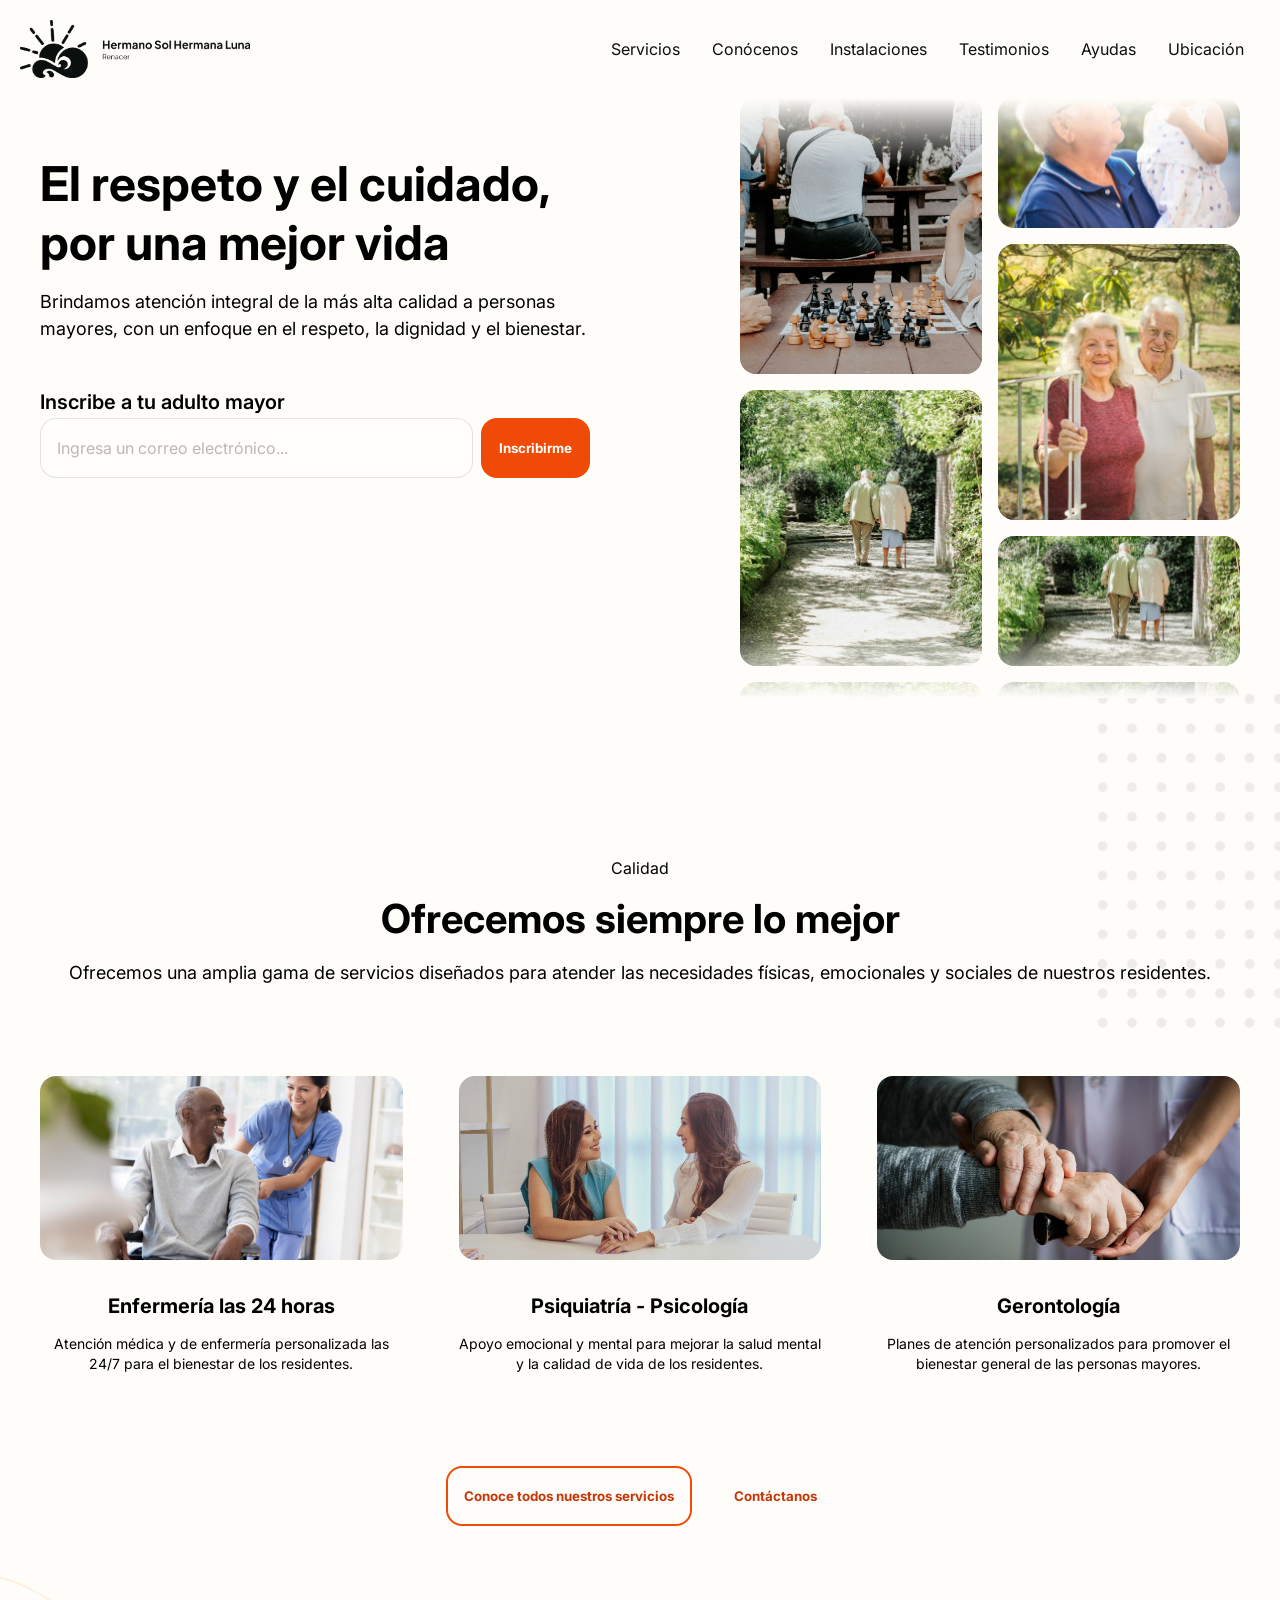
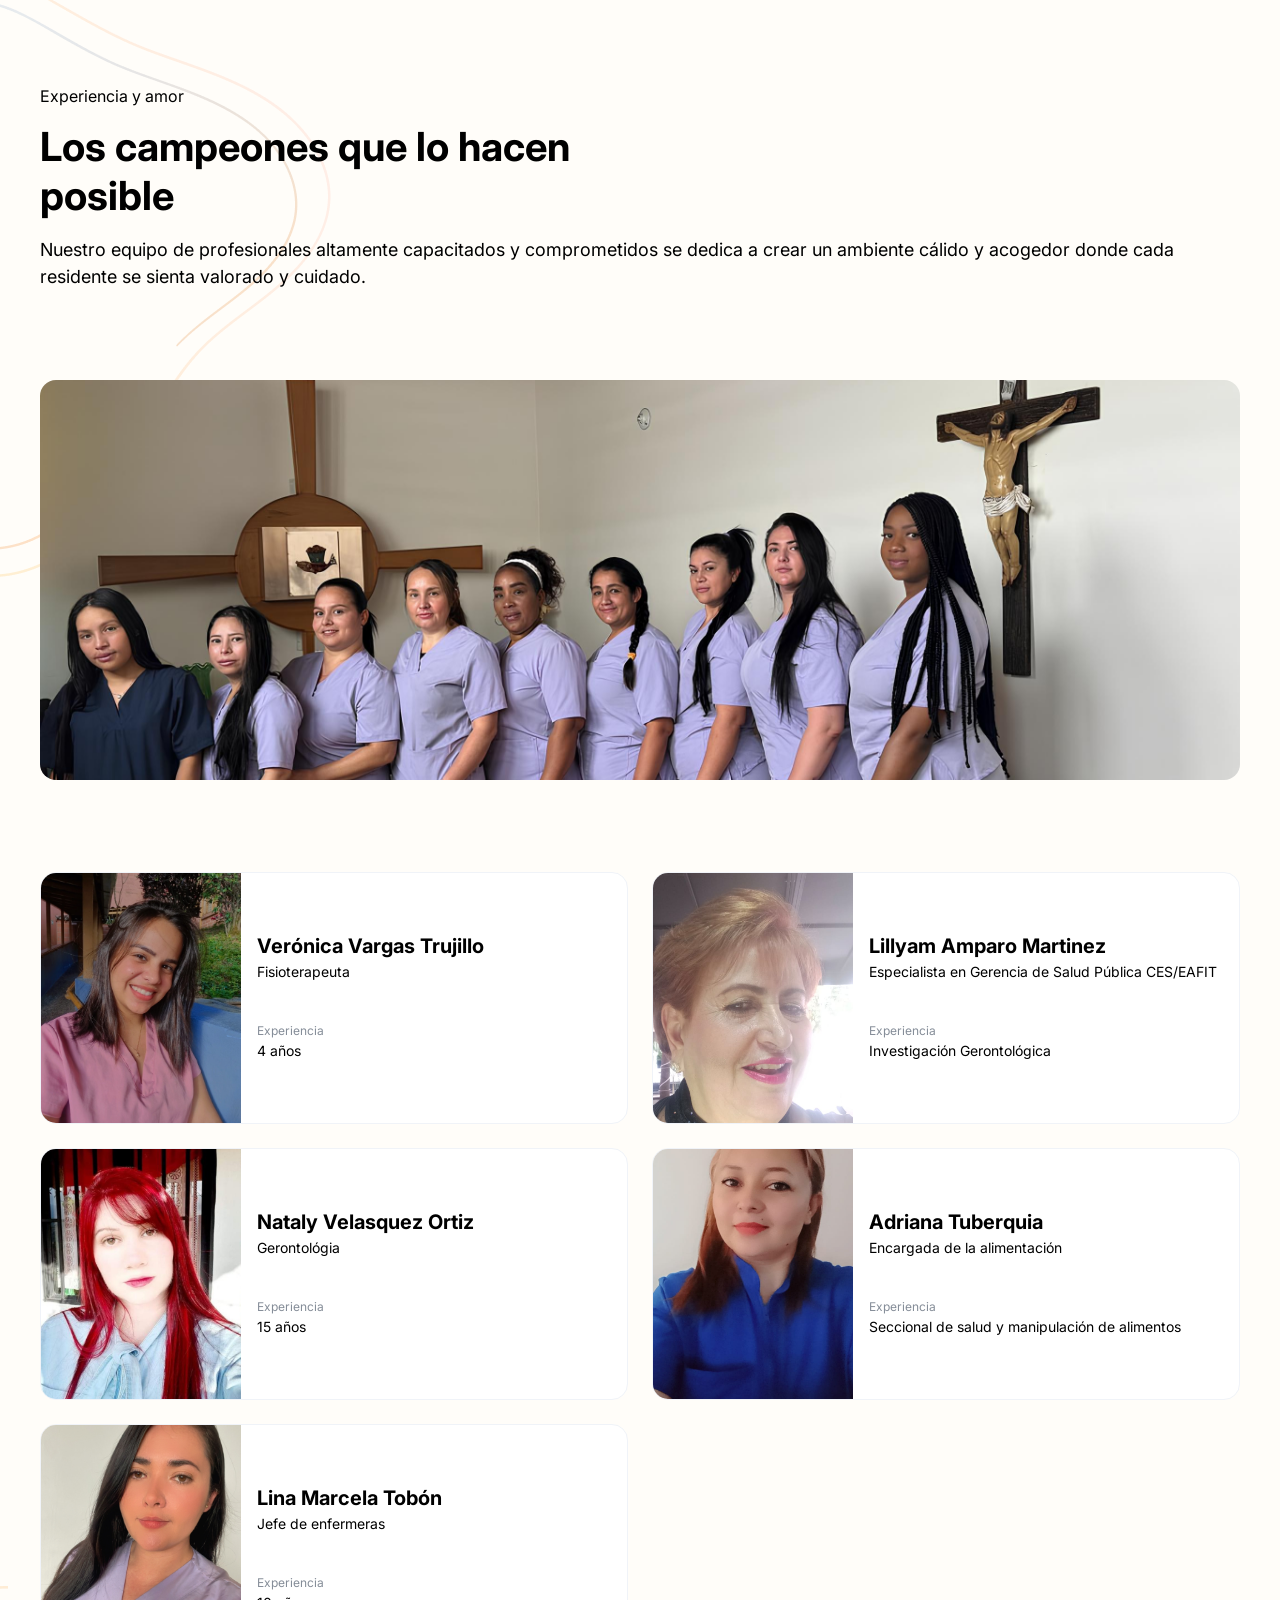
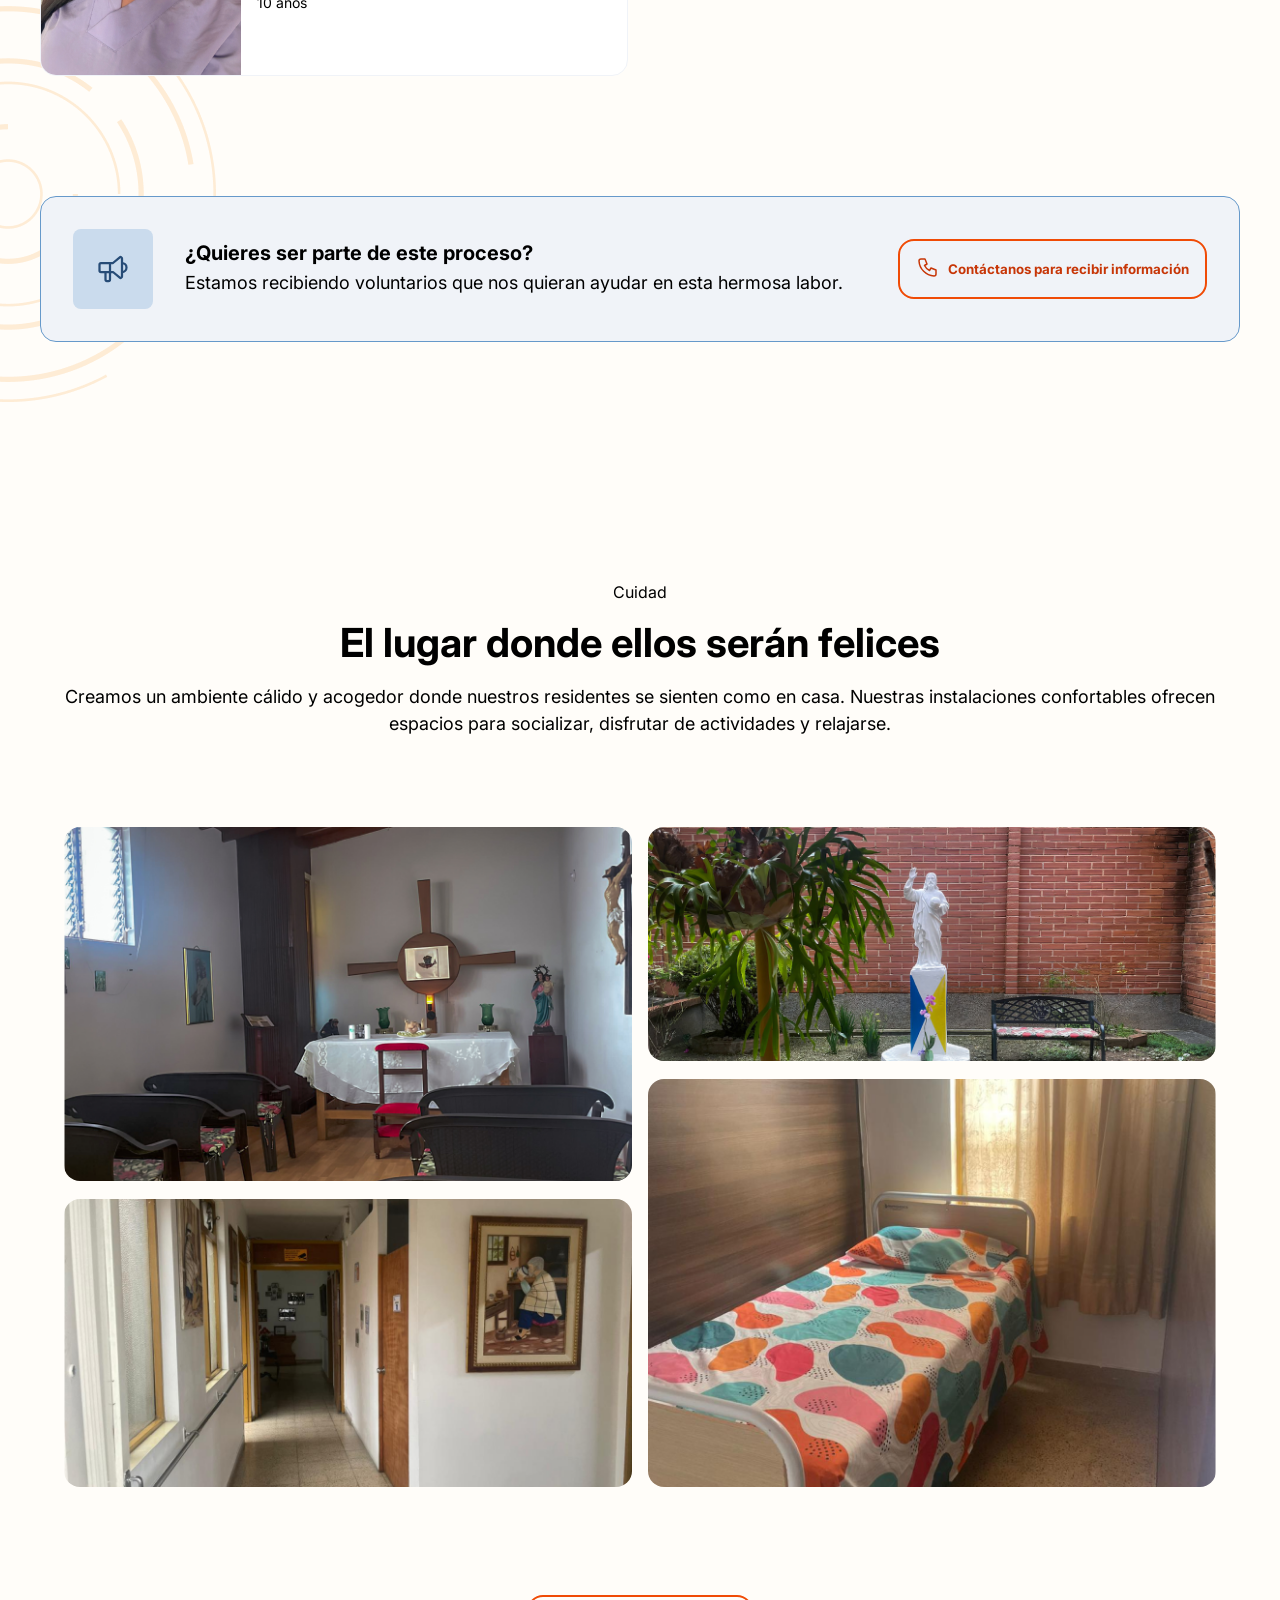
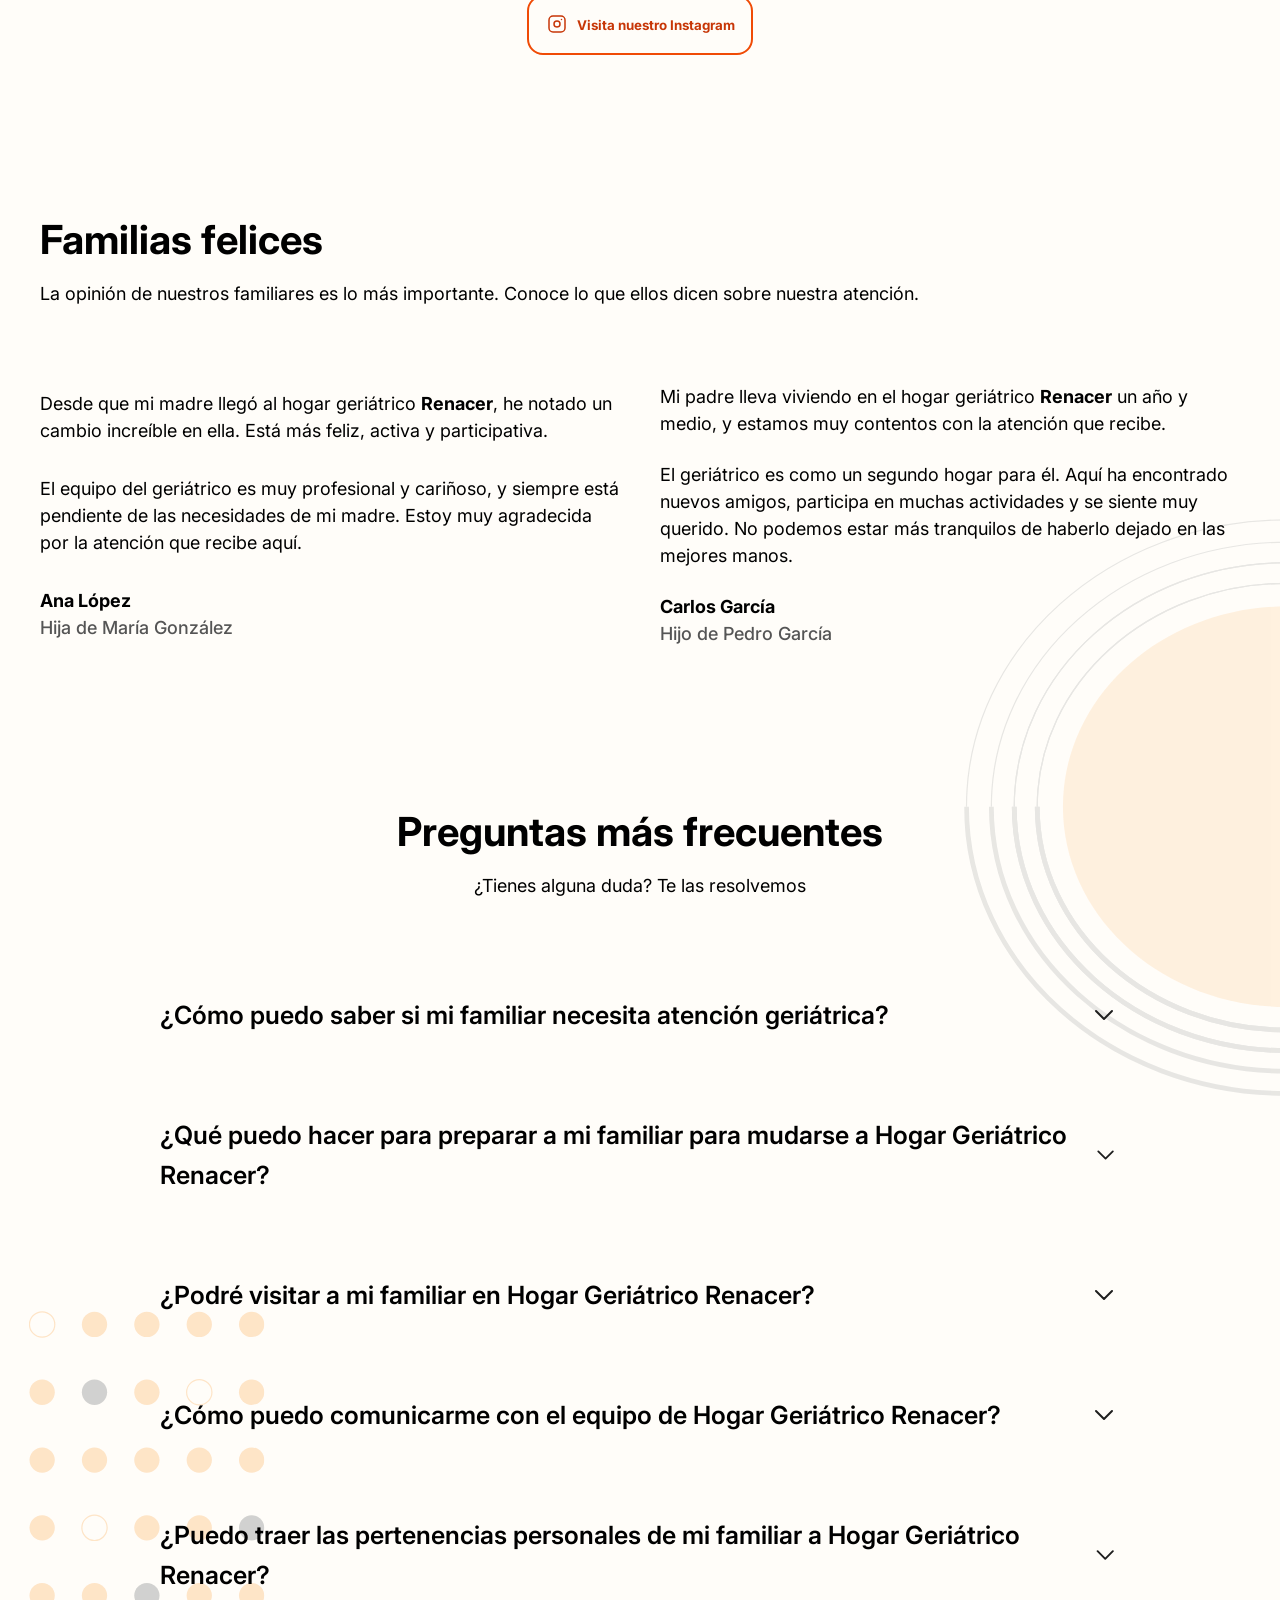
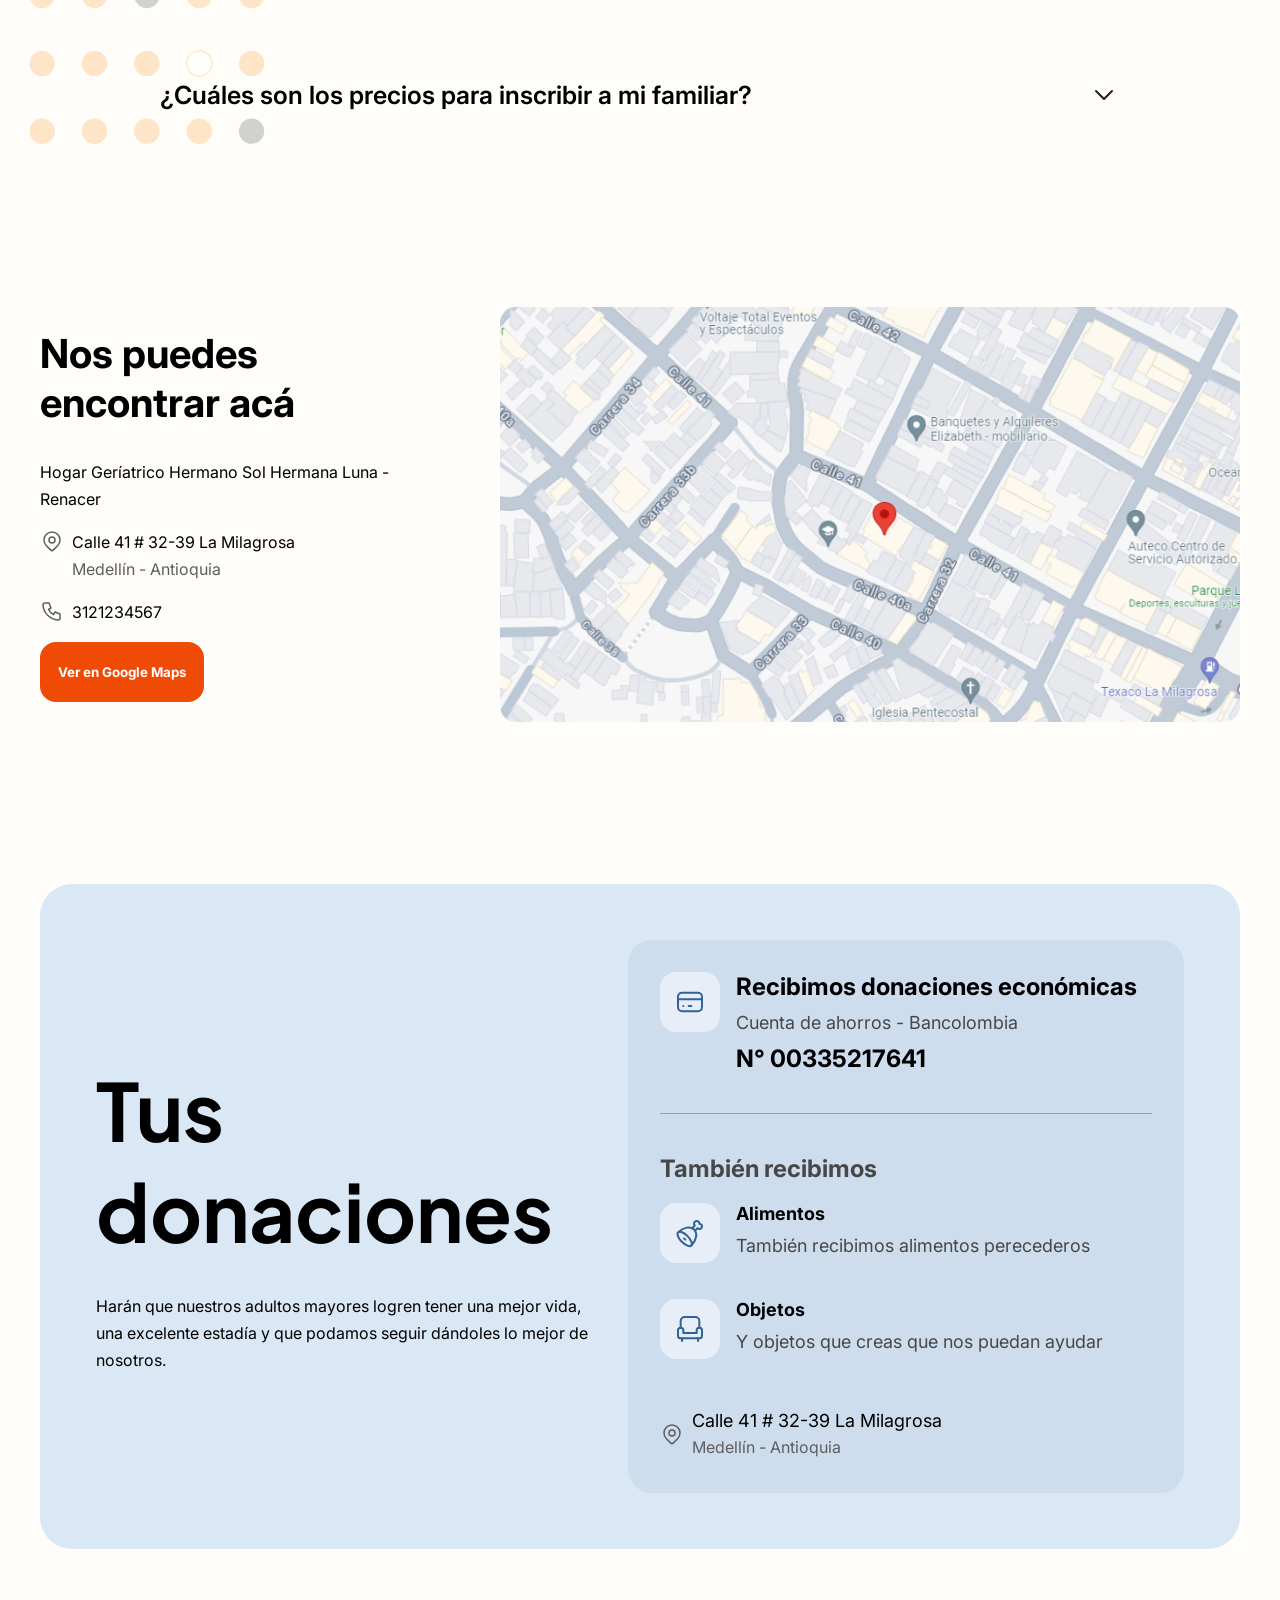
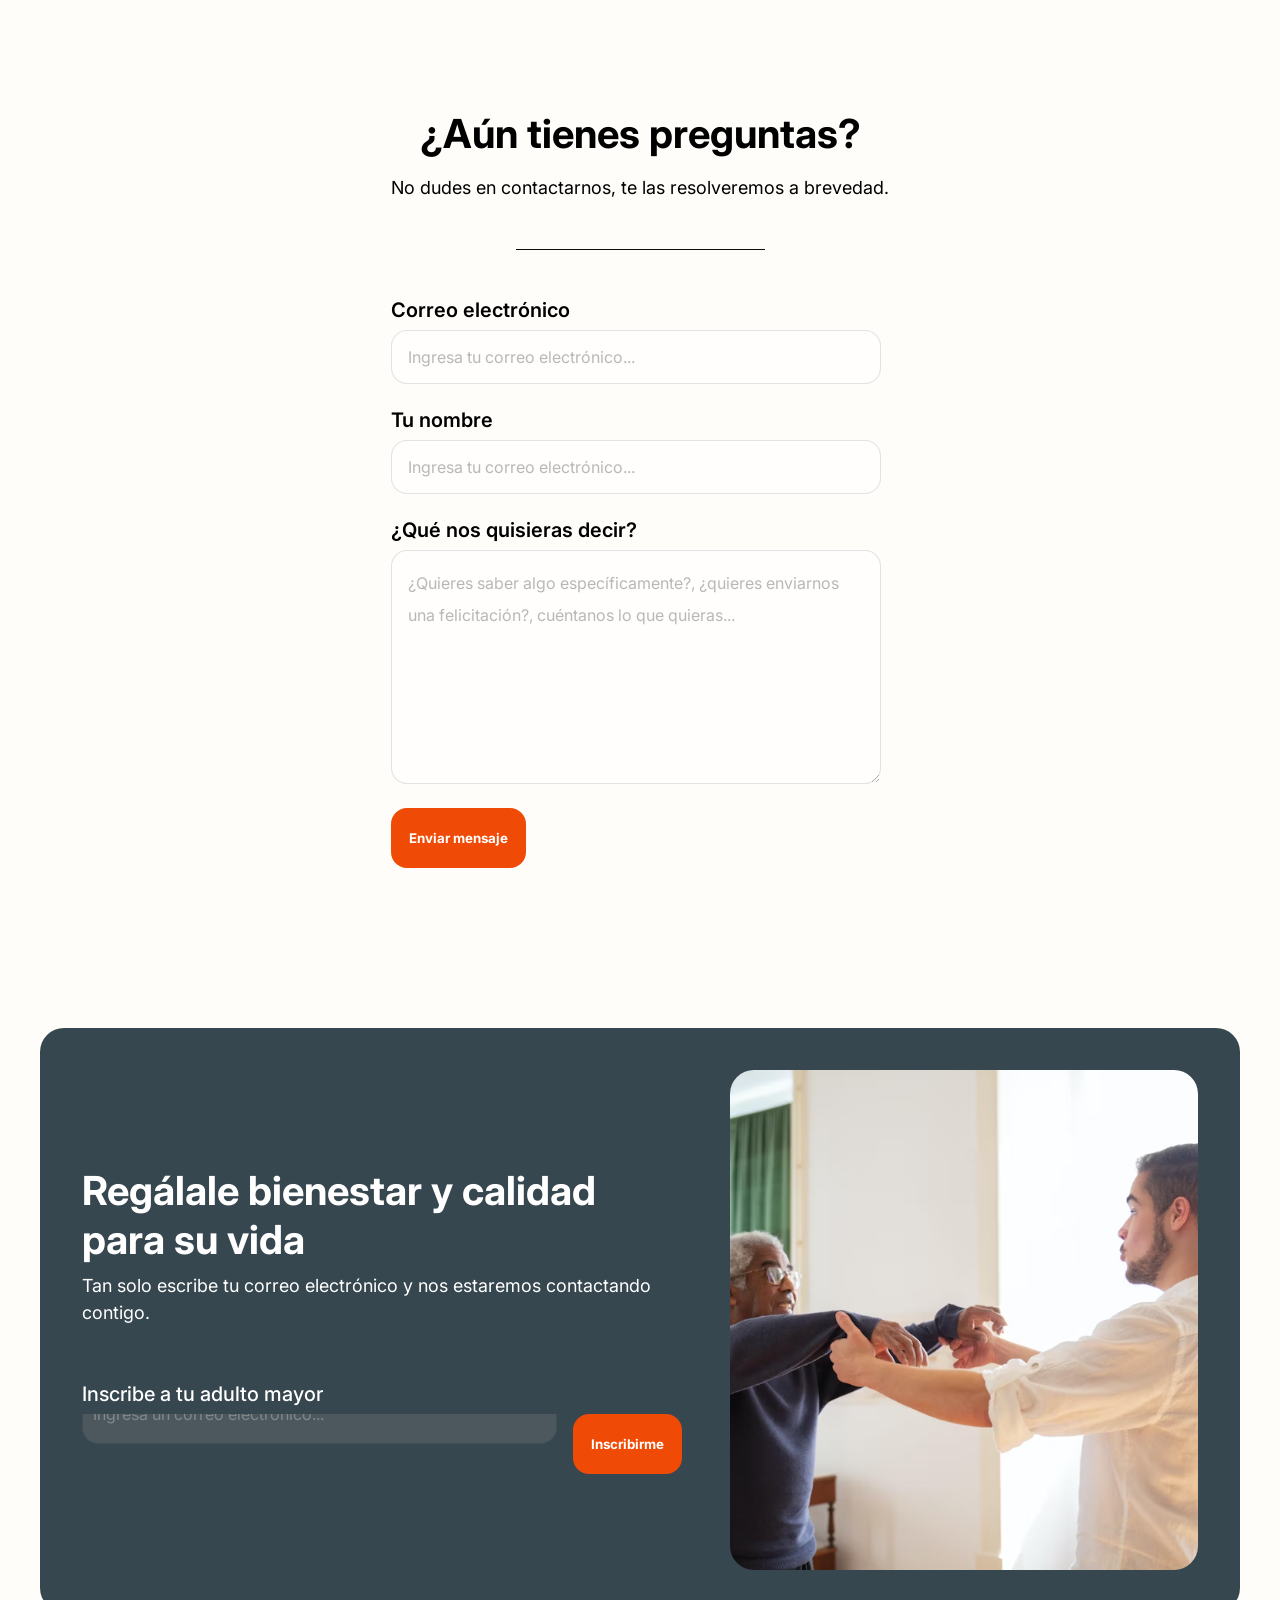
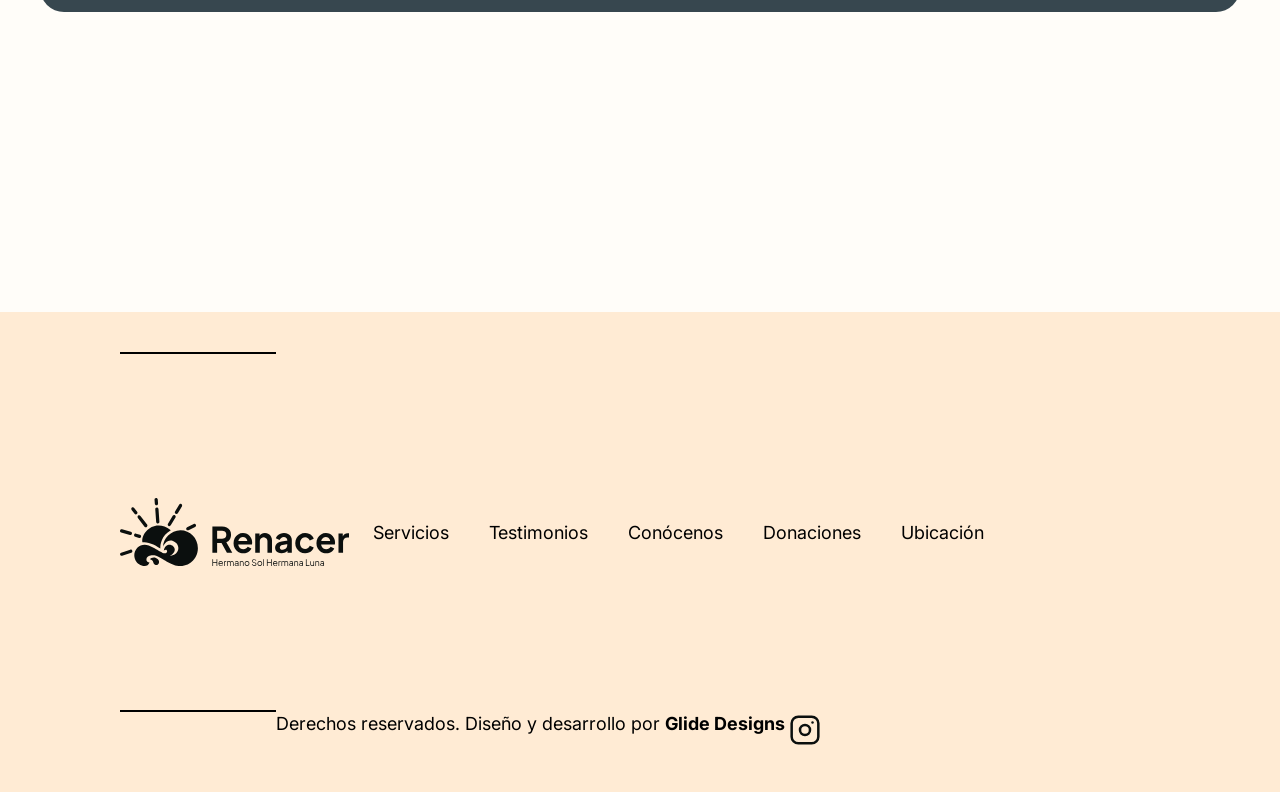
==== commit 8d23844d: "worked on responsive" ====
--- a/index.html
+++ b/index.html
@@ -441,7 +441,12 @@
                 <div class="faq-container">
                     <div class="faq-item">
                         <button class="faq-question">¿Cómo puedo saber si mi familiar necesita atención geriátrica?
-                            <span class="faq-toggle"><img src="assets/faqtoogle.svg" alt="toggle icon"></span></button>
+                            <svg xmlns="http://www.w3.org/2000/svg" class="faq-toggle icon icon-tabler icon-tabler-chevron-down"
+                                width="32" height="32" viewBox="0 0 24 24" stroke-width="1.5" stroke="#1e1e1e"
+                                fill="none" stroke-linecap="round" stroke-linejoin="round">
+                                <path stroke="none" d="M0 0h24v24H0z" fill="none" />
+                                <path d="M6 9l6 6l6 -6" />
+                            </svg></button>
                         <div class="faq-answer">
                             <p>Algunas señales de que su familiar podría necesitar atención geriátrica incluyen:<br><br>
                                 1. Dificultades para realizar actividades cotidianas como vestirse, bañarse o comer.<br>
@@ -459,8 +464,13 @@
                     </div>
                     <div class="faq-item">
                         <button class="faq-question">¿Qué puedo hacer para preparar a mi familiar para mudarse a Hogar
-                            Geriátrico Renacer? <span class="faq-toggle"><img alt="toggle icon"
-                                    src="assets/faqtoogle.svg"></span></button>
+                            Geriátrico Renacer? <svg xmlns="http://www.w3.org/2000/svg"
+                                class="faq-toggle icon icon-tabler icon-tabler-chevron-down" width="32" height="32"
+                                viewBox="0 0 24 24" stroke-width="1.5" stroke="#1e1e1e" fill="none"
+                                stroke-linecap="round" stroke-linejoin="round">
+                                <path stroke="none" d="M0 0h24v24H0z" fill="none" />
+                                <path d="M6 9l6 6l6 -6" />
+                            </svg></button>
                         <div class="faq-answer">
                             <p>Es importante involucrar a su familiar en el proceso de decisión y mudanza tanto como sea
                                 posible.
@@ -472,8 +482,13 @@
                         </div>
                     </div>
                     <div class="faq-item">
-                        <button class="faq-question">¿Podré visitar a mi familiar en Hogar Geriátrico Renacer? <span
-                                class="faq-toggle"><img src="assets/faqtoogle.svg" alt="toggle icon"></span></button>
+                        <button class="faq-question">¿Podré visitar a mi familiar en Hogar Geriátrico Renacer? <svg
+                                xmlns="http://www.w3.org/2000/svg" class="faq-toggle icon icon-tabler icon-tabler-chevron-down"
+                                width="32" height="32" viewBox="0 0 24 24" stroke-width="1.5" stroke="#1e1e1e"
+                                fill="none" stroke-linecap="round" stroke-linejoin="round">
+                                <path stroke="none" d="M0 0h24v24H0z" fill="none" />
+                                <path d="M6 9l6 6l6 -6" />
+                            </svg></button>
                         <div class="faq-answer">
                             <p>Sí, por supuesto. Animamos a las familias a visitar a sus seres queridos con regularidad.
                                 Tenemos horarios de visita flexibles para adaptarse a su horario. También contamos con
@@ -483,7 +498,12 @@
                     </div>
                     <div class="faq-item">
                         <button class="faq-question">¿Cómo puedo comunicarme con el equipo de Hogar Geriátrico Renacer?
-                            <span class="faq-toggle"><img src="assets/faqtoogle.svg" alt="toggle icon"></span></button>
+                            <svg xmlns="http://www.w3.org/2000/svg" class="faq-toggle icon icon-tabler icon-tabler-chevron-down"
+                                width="32" height="32" viewBox="0 0 24 24" stroke-width="1.5" stroke="#1e1e1e"
+                                fill="none" stroke-linecap="round" stroke-linejoin="round">
+                                <path stroke="none" d="M0 0h24v24H0z" fill="none" />
+                                <path d="M6 9l6 6l6 -6" />
+                            </svg></button>
                         <div class="faq-answer">
                             <p>
                                 Puede comunicarse con nosotros por teléfono, correo electrónico o visitando nuestras
@@ -495,8 +515,13 @@
                     </div>
                     <div class="faq-item">
                         <button class="faq-question">¿Puedo traer las pertenencias personales de mi familiar a Hogar
-                            Geriátrico Renacer? <span class="faq-toggle"><img src="assets/faqtoogle.svg"
-                                    alt="toggle icon"></span></button>
+                            Geriátrico Renacer? <svg xmlns="http://www.w3.org/2000/svg"
+                                class="faq-toggle icon icon-tabler icon-tabler-chevron-down" width="32" height="32"
+                                viewBox="0 0 24 24" stroke-width="1.5" stroke="#1e1e1e" fill="none"
+                                stroke-linecap="round" stroke-linejoin="round">
+                                <path stroke="none" d="M0 0h24v24H0z" fill="none" />
+                                <path d="M6 9l6 6l6 -6" />
+                            </svg></button>
                         <div class="faq-answer">
                             <p>
                                 Sí, puede traer las pertenencias personales de su familiar a Hogar Geriátrico Renacer.
@@ -508,8 +533,14 @@
                         </div>
                     </div>
                     <div class="faq-item">
-                        <button class="faq-question">¿Cuáles son los precios para inscribir a mi familiar? <span
-                                class="faq-toggle"><img src="assets/faqtoogle.svg" alt="toggle icon"></span></button>
+                        <button class="faq-question">¿Cuáles son los precios para inscribir a mi familiar?<svg
+                                xmlns="http://www.w3.org/2000/svg"
+                                class="faq-toggle icon icon-tabler icon-tabler-chevron-down" width="32" height="32"
+                                viewBox="0 0 24 24" stroke-width="1.5" stroke="#1e1e1e" fill="none"
+                                stroke-linecap="round" stroke-linejoin="round">
+                                <path stroke="none" d="M0 0h24v24H0z" fill="none" />
+                                <path d="M6 9l6 6l6 -6" />
+                            </svg></button>
                         <div class="faq-answer">
                             <p>
                                 Primero nos encantaría poder conocer a tu familiar al igual que a ti. Te sugerimos
@@ -679,7 +710,7 @@
                     <h2>¿Aún tienes preguntas?</h2>
                     <p>No dudes en contactarnos, te las resolveremos a brevedad.</p>
                 </div>
-                
+
                 <span class="contact-span"></span>
                 <form class="contact-form flex-vertical">
                     <div class="input-container">
--- a/styles.css
+++ b/styles.css
@@ -420,6 +420,7 @@
 
 .volunteers-container {
     width: 100%;
+    flex-wrap: wrap;
     align-items: center;
     background-color: #F0F3F8;
     border: 1px solid #6699CA;
@@ -449,6 +450,7 @@
 
 .volunteers-content {
     flex: 1;
+    min-width: 300px;
     gap: 4px;
 }
 
@@ -571,6 +573,7 @@
 .testimonial {
     display: inherit;
     gap: 24px;
+    scroll-snap-align: center;
 }
 
 .stars {
@@ -657,6 +660,7 @@
     font-weight: 600;
     background-color: inherit;
     font-size: 2.5rem;
+    line-height: 40px;
     cursor: pointer;
     display: flex;
     justify-content: space-between;
@@ -1056,6 +1060,32 @@
 }
 
 
+@media (width < 600px) {
+
+    main {
+        margin: 0 16px;
+    }
+
+    h2 {
+        font-size: 3rem;
+    }
+
+    .testimonial {
+        min-width: 350px;
+    }
+
+    .faq-item button {
+        font-size: 2rem;
+        line-height: 30px;
+    }
+
+    .testimonials-grid {
+        overflow-x: scroll;
+        overscroll-behavior: contain;
+        scroll-snap-type: x proximity;
+    }
+}
+
 @media (width < 870px) {
 
     .content {
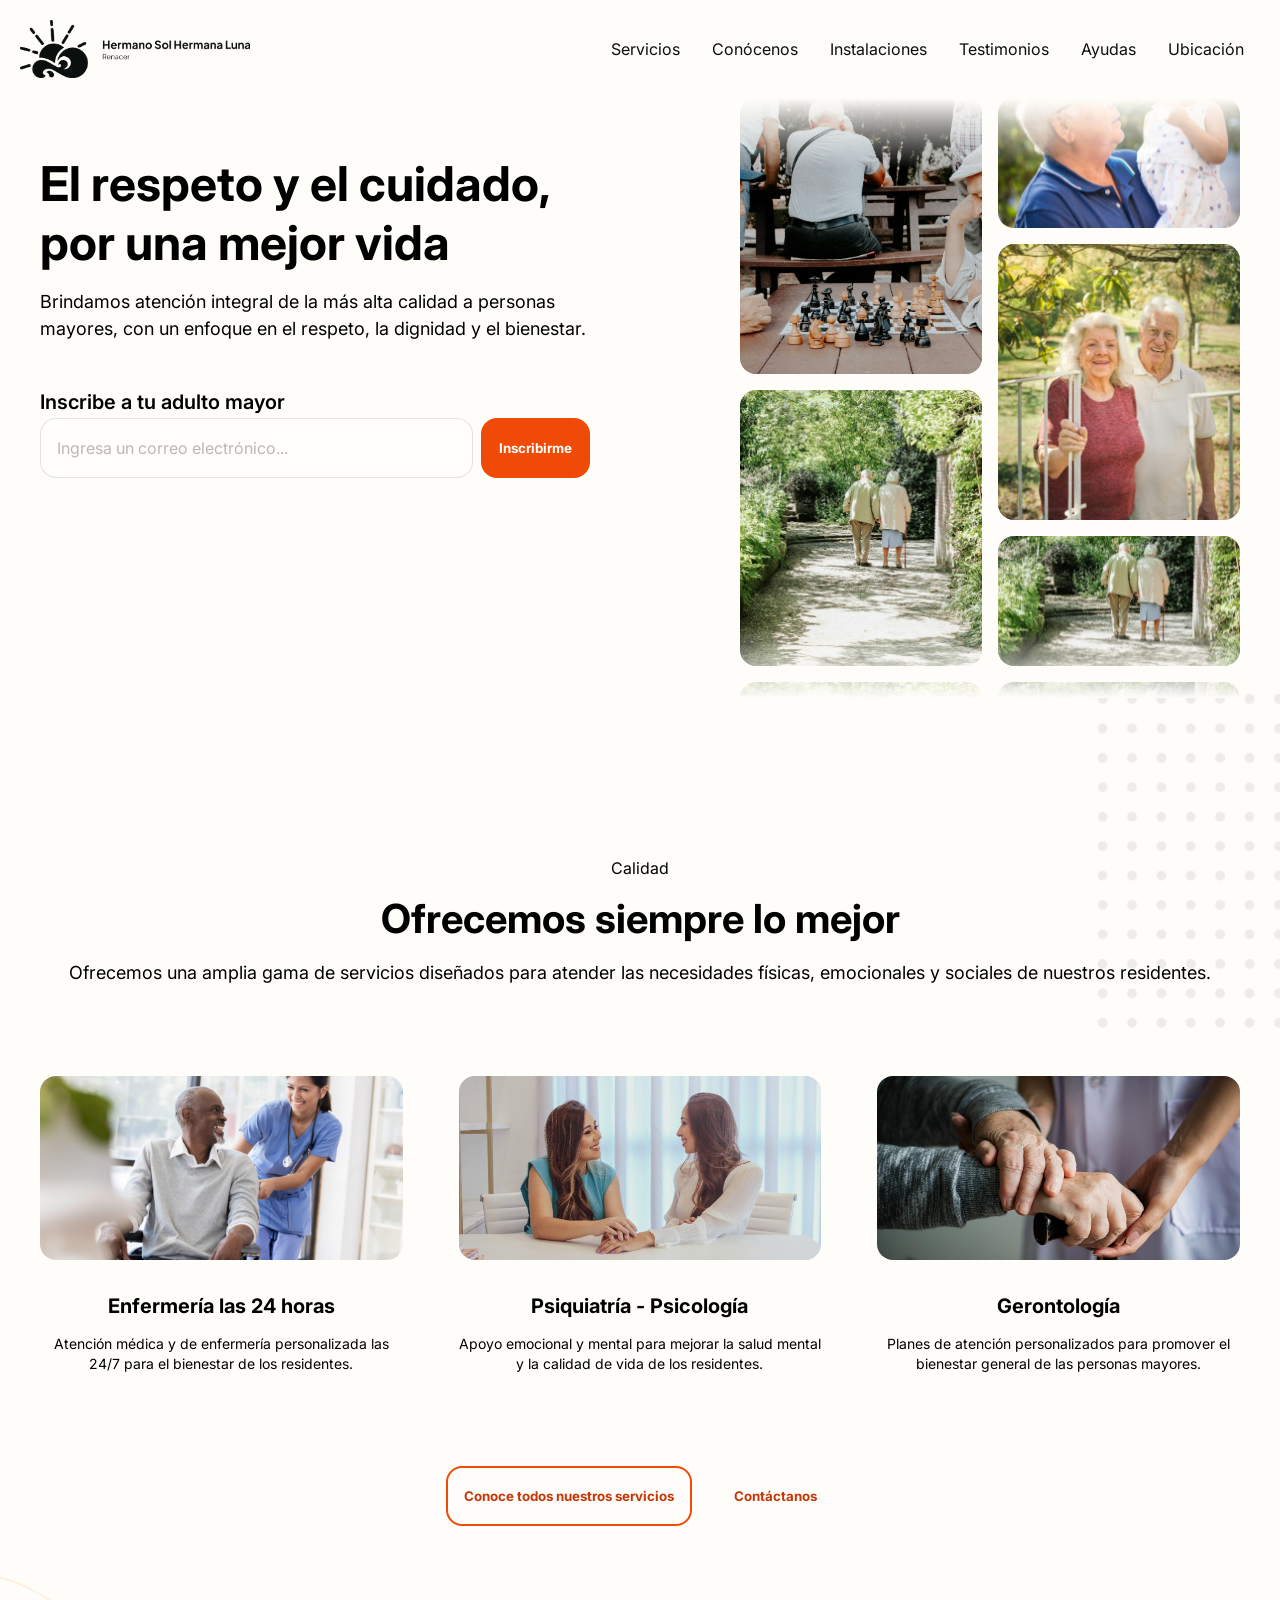
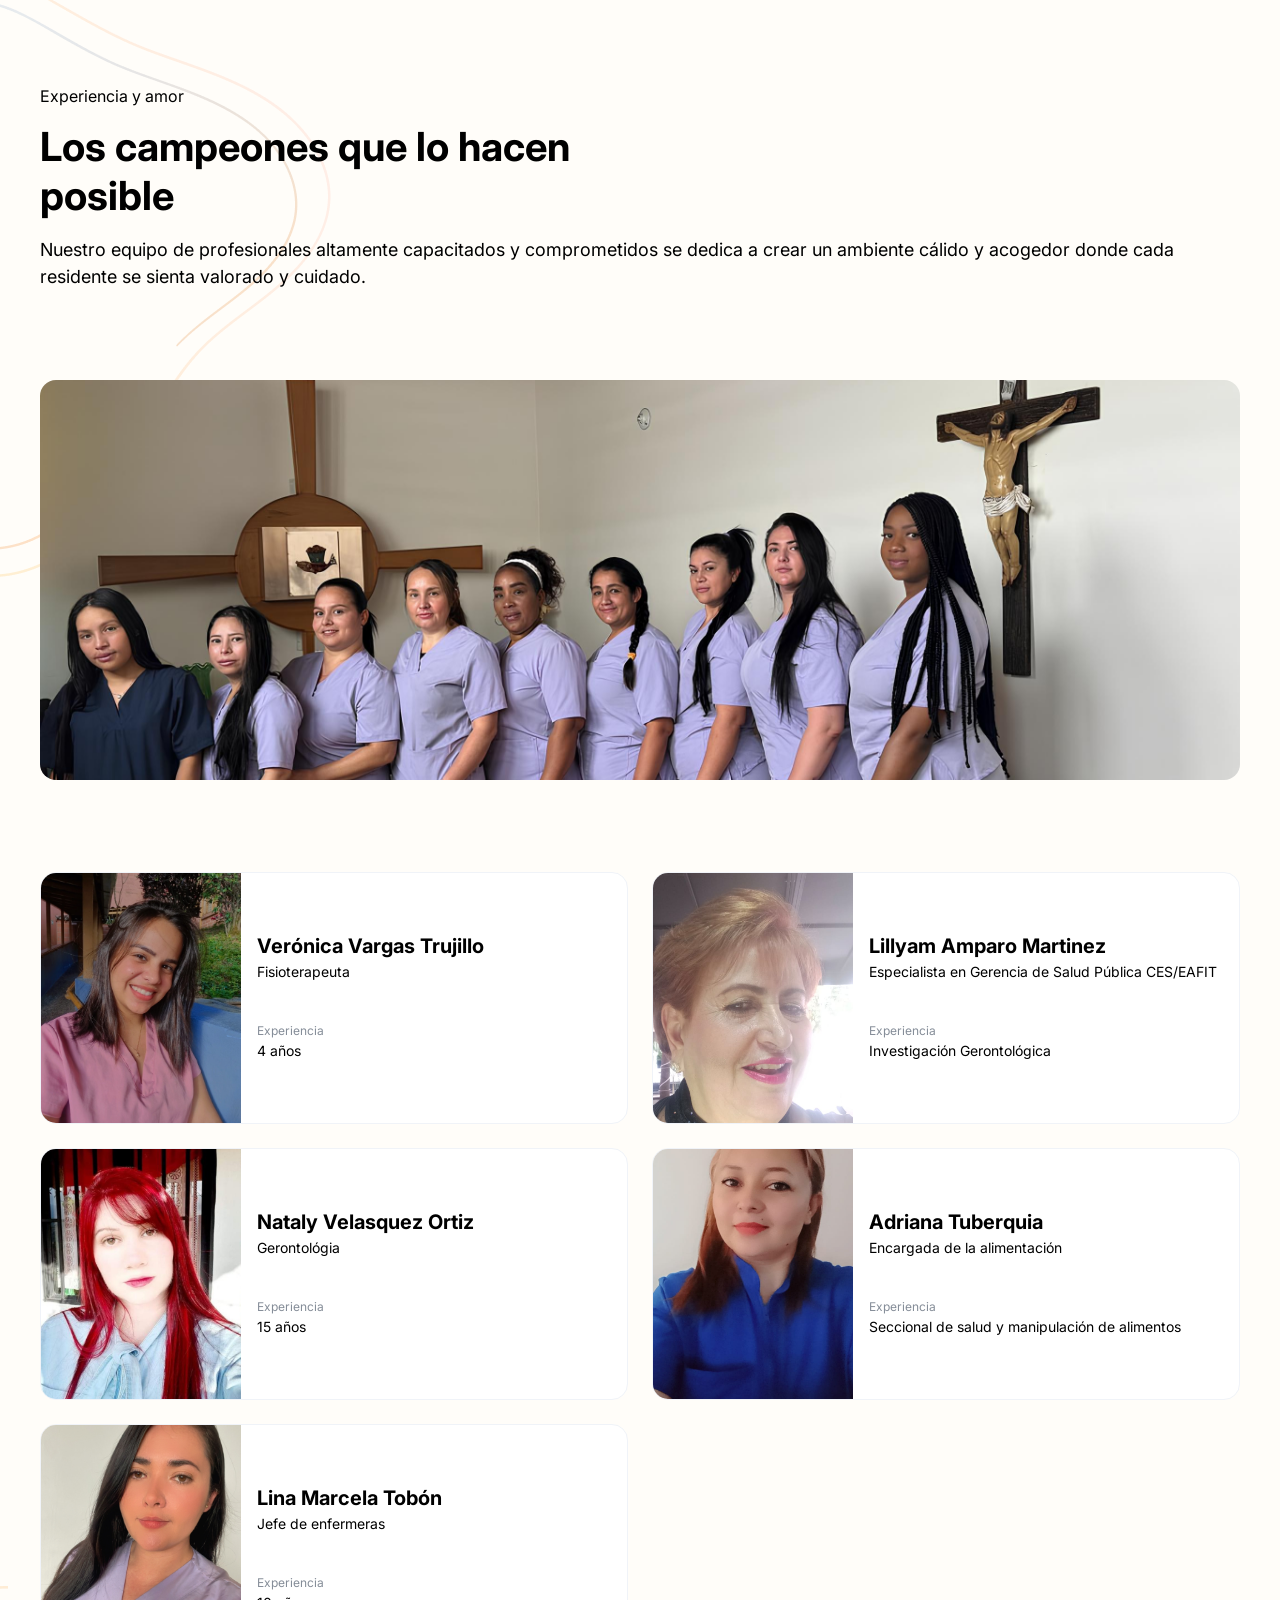
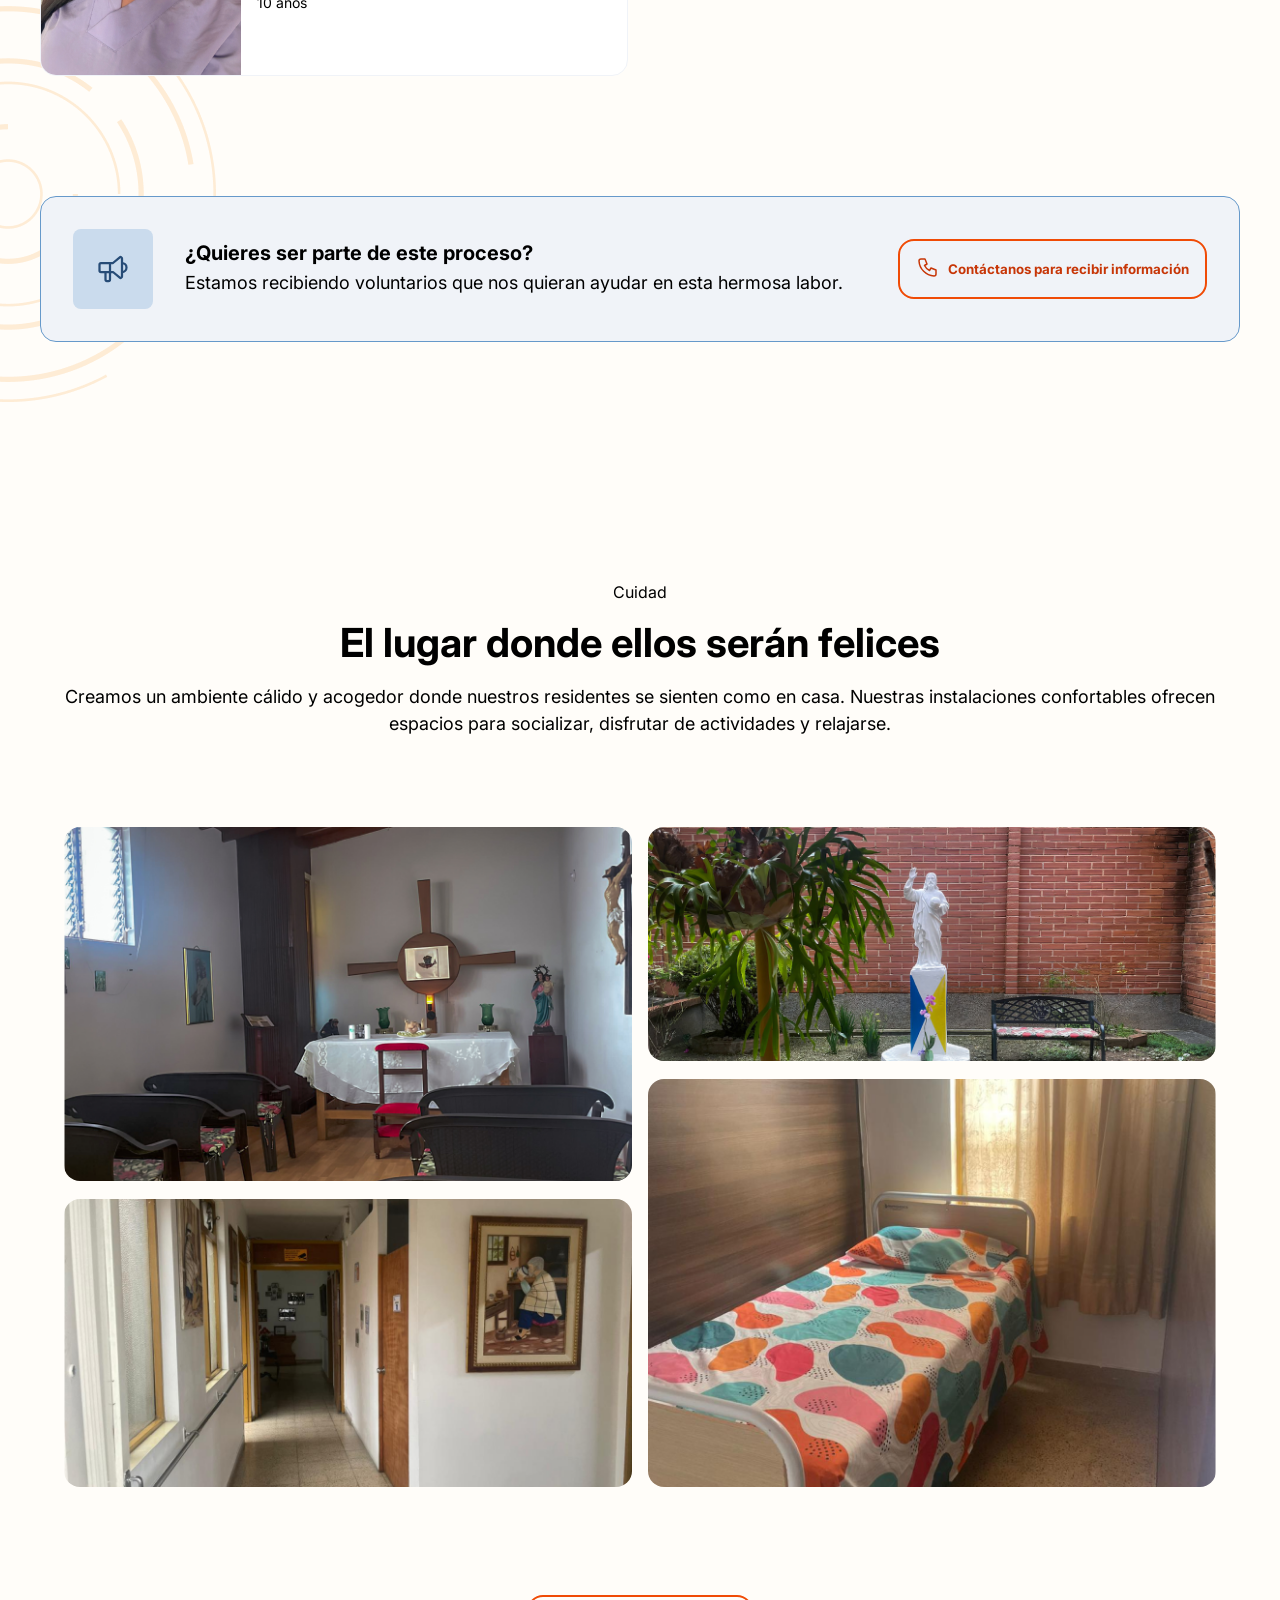
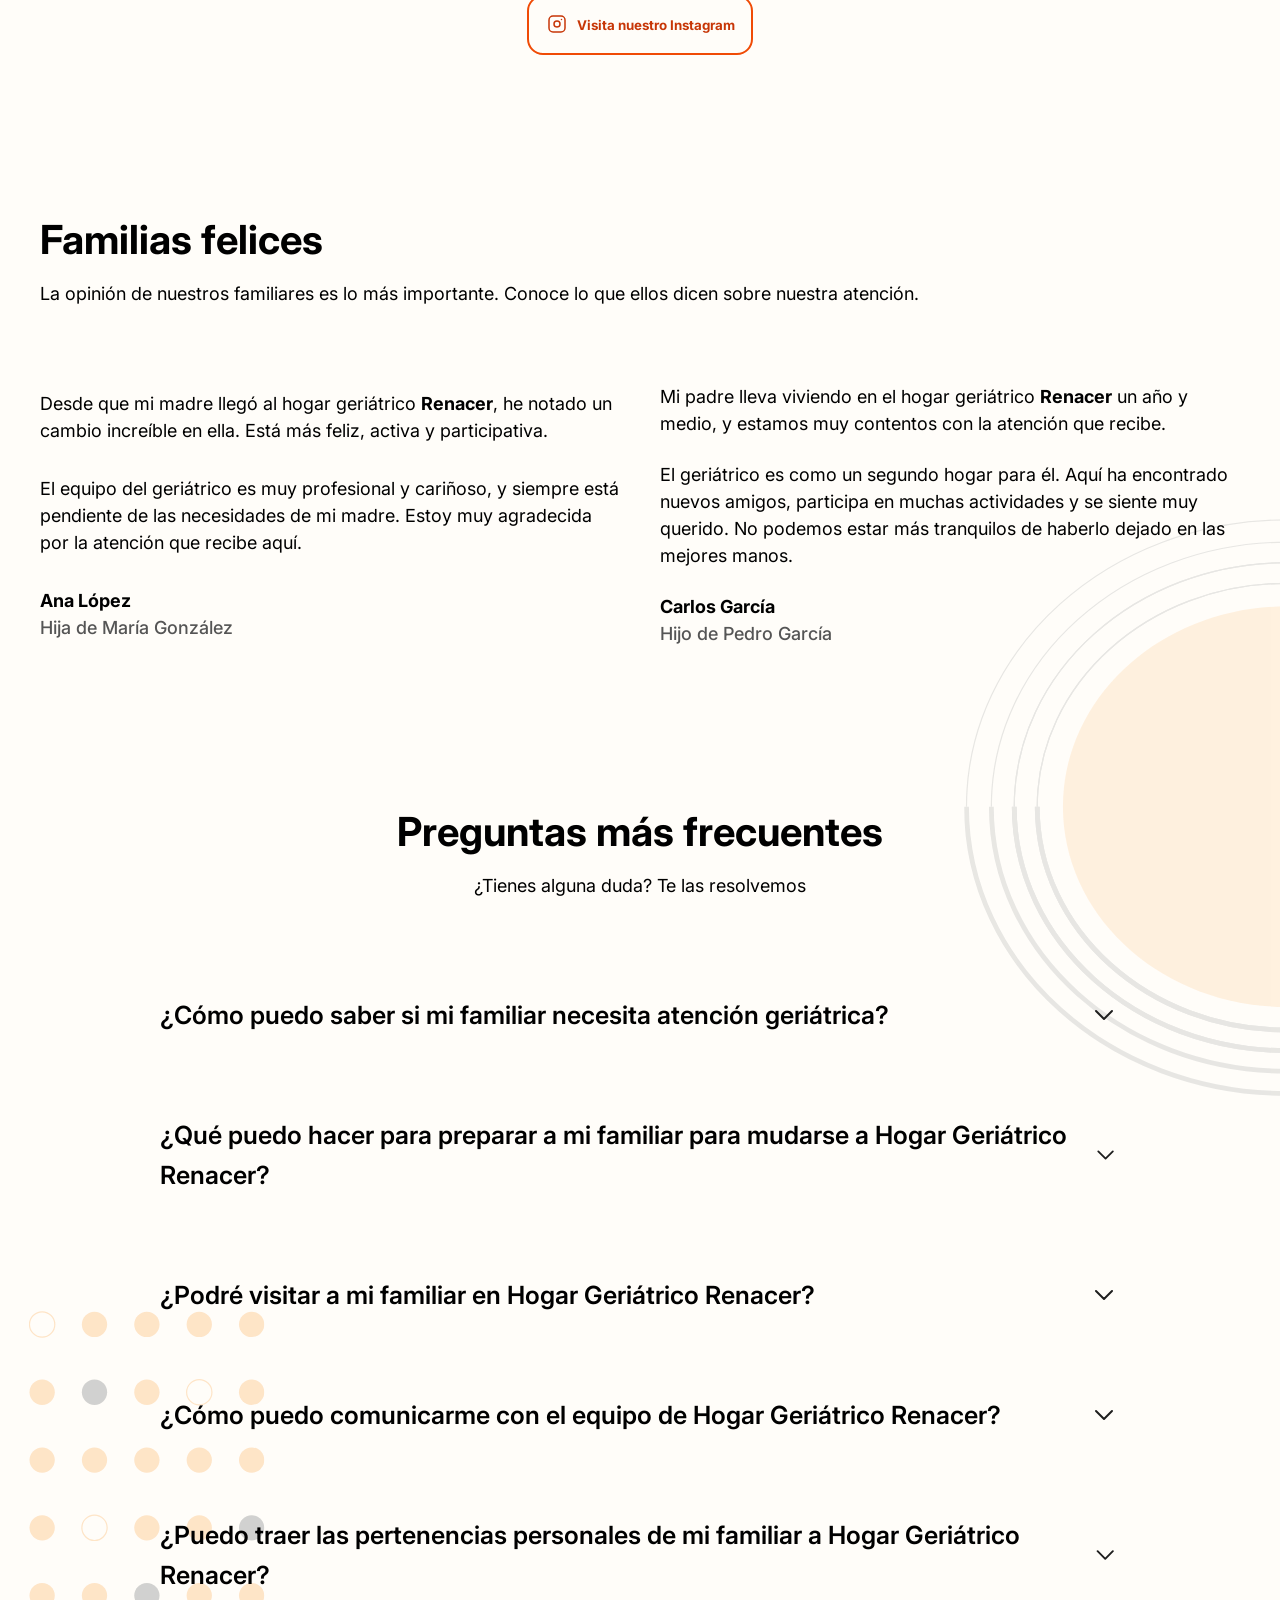
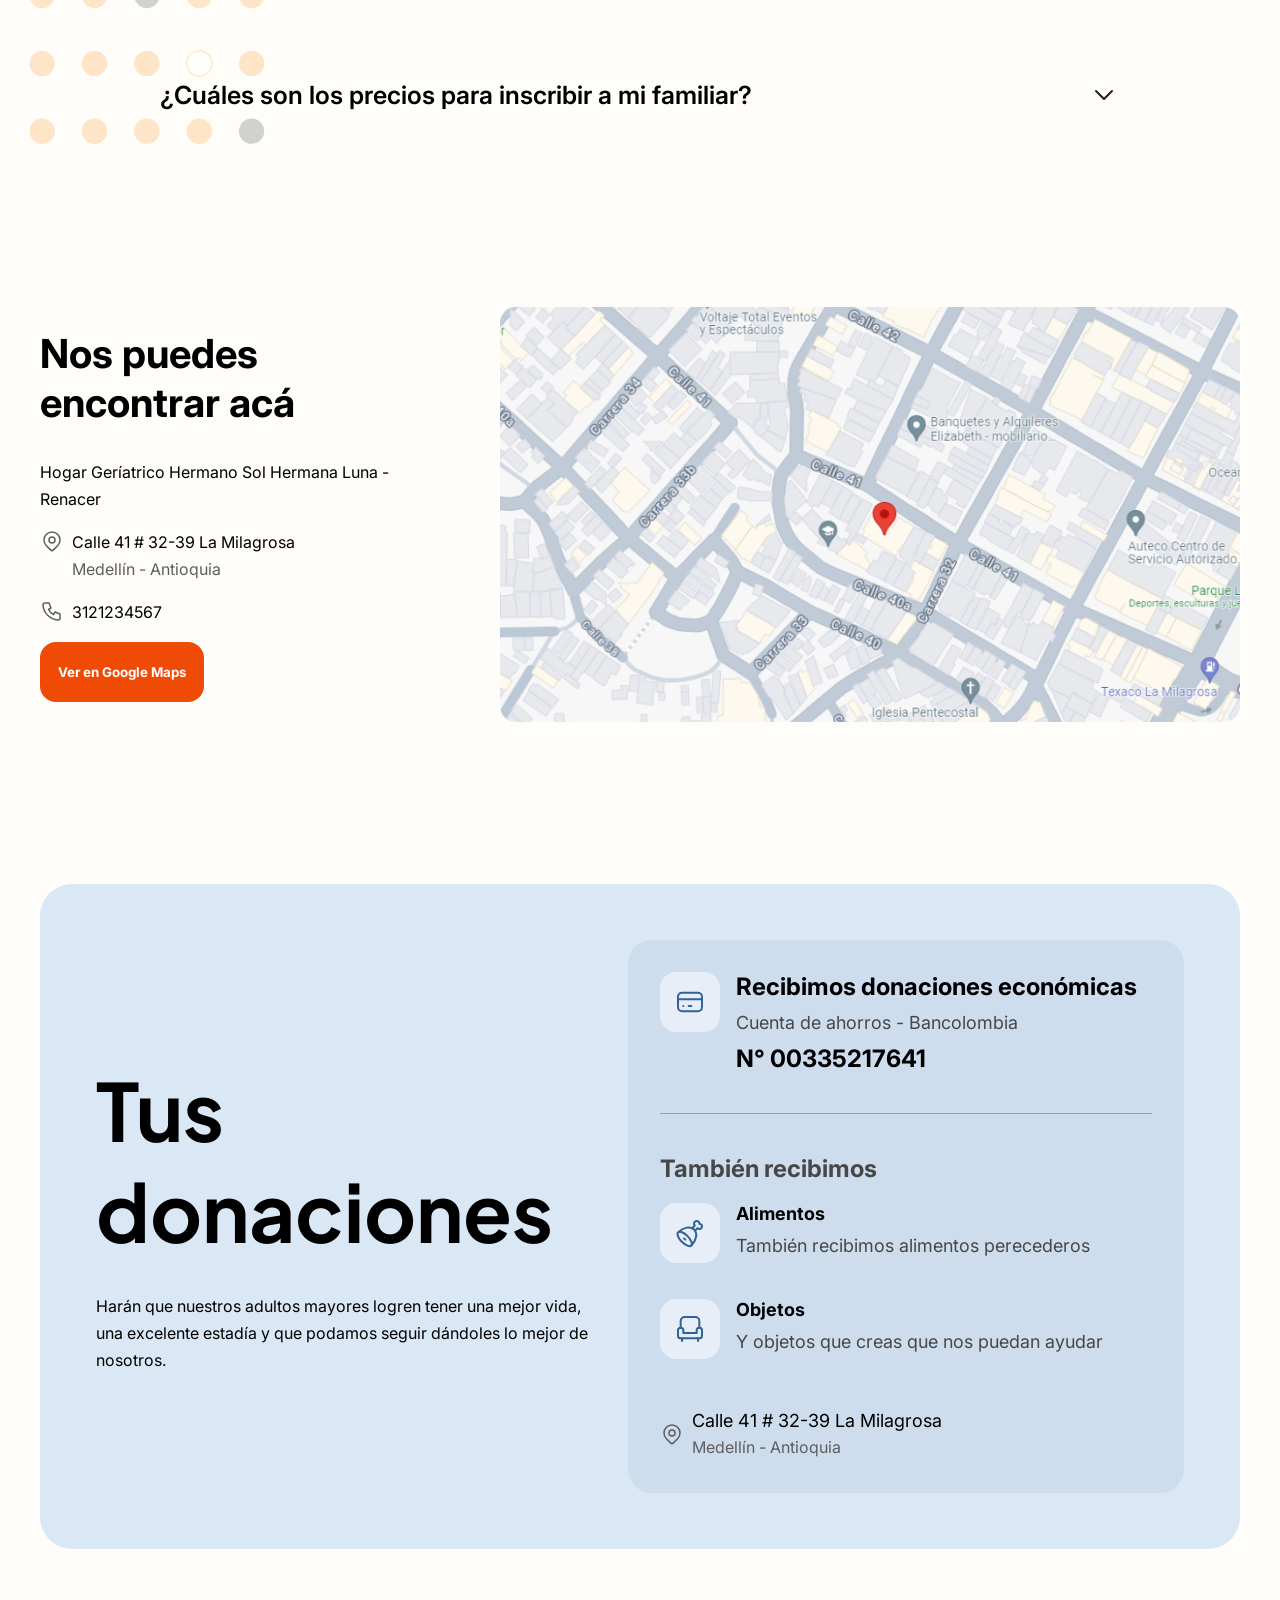
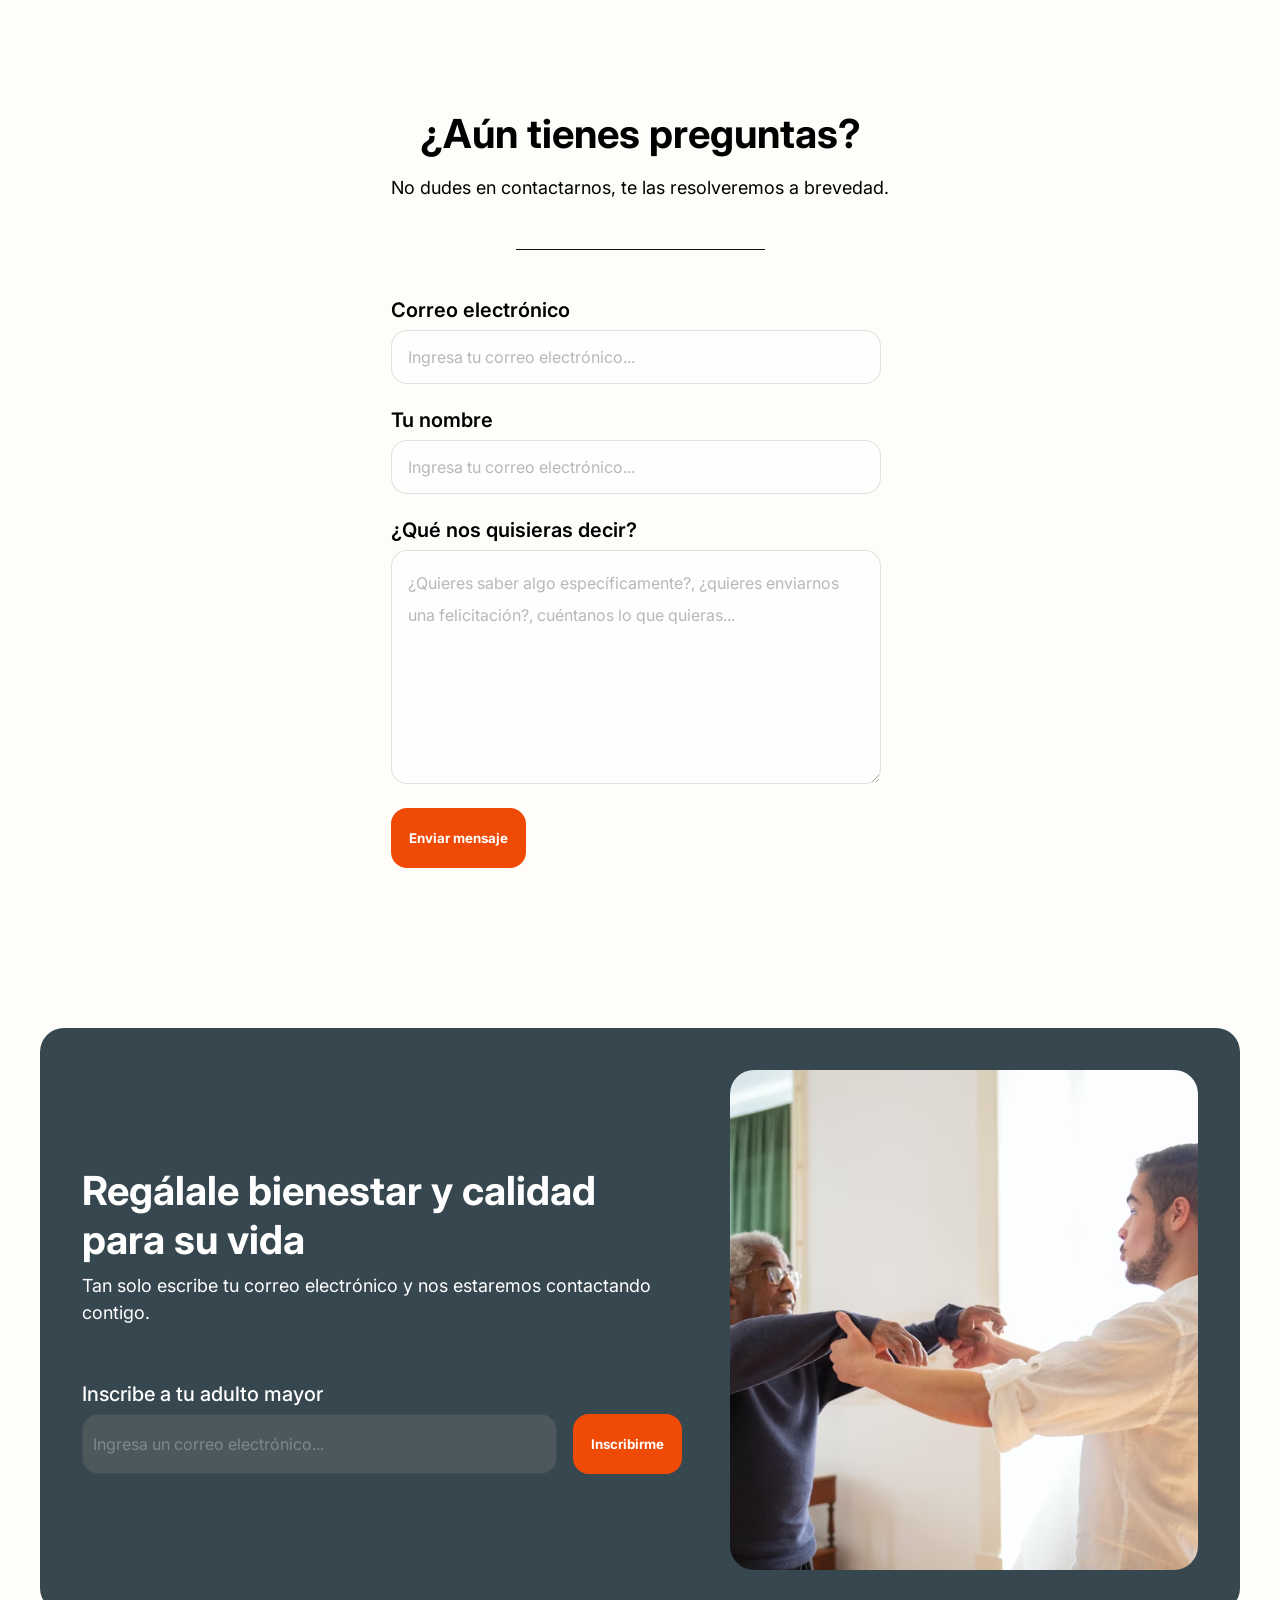
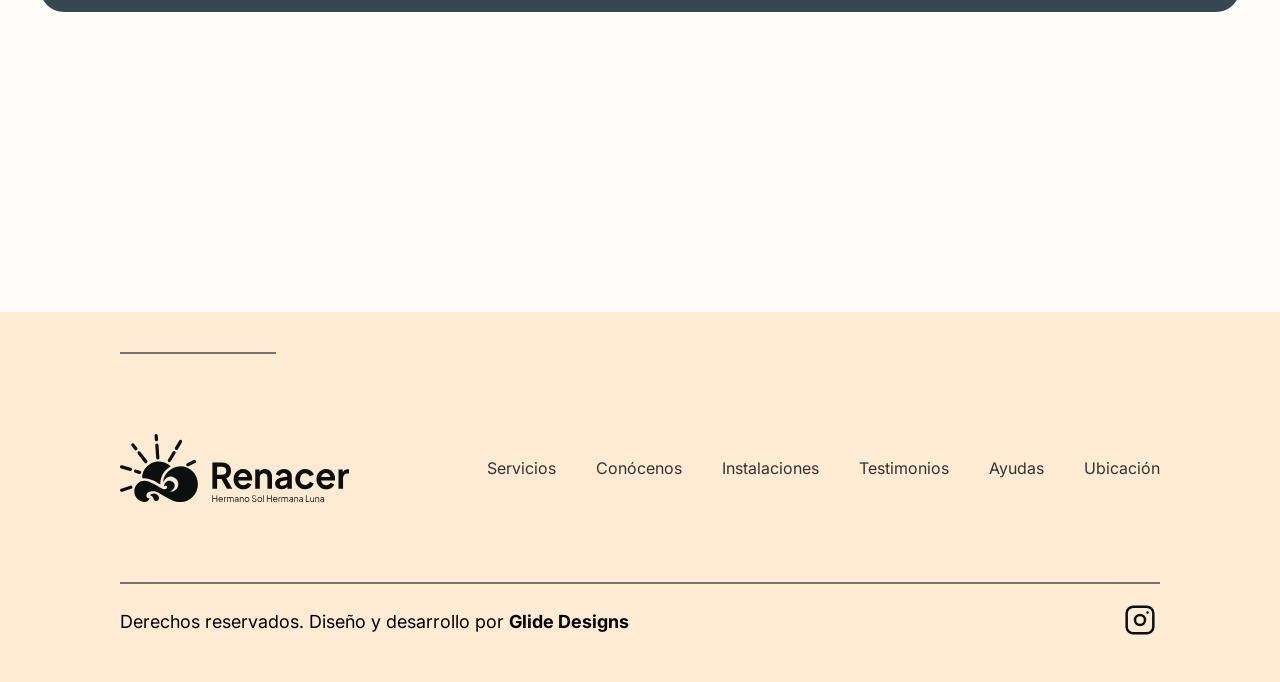
==== commit 52fa7eec: "fixed layout of the footer" ====
--- a/index.html
+++ b/index.html
@@ -441,9 +441,10 @@
                 <div class="faq-container">
                     <div class="faq-item">
                         <button class="faq-question">¿Cómo puedo saber si mi familiar necesita atención geriátrica?
-                            <svg xmlns="http://www.w3.org/2000/svg" class="faq-toggle icon icon-tabler icon-tabler-chevron-down"
-                                width="32" height="32" viewBox="0 0 24 24" stroke-width="1.5" stroke="#1e1e1e"
-                                fill="none" stroke-linecap="round" stroke-linejoin="round">
+                            <svg xmlns="http://www.w3.org/2000/svg"
+                                class="faq-toggle icon icon-tabler icon-tabler-chevron-down" width="32" height="32"
+                                viewBox="0 0 24 24" stroke-width="1.5" stroke="#1e1e1e" fill="none"
+                                stroke-linecap="round" stroke-linejoin="round">
                                 <path stroke="none" d="M0 0h24v24H0z" fill="none" />
                                 <path d="M6 9l6 6l6 -6" />
                             </svg></button>
@@ -483,9 +484,10 @@
                     </div>
                     <div class="faq-item">
                         <button class="faq-question">¿Podré visitar a mi familiar en Hogar Geriátrico Renacer? <svg
-                                xmlns="http://www.w3.org/2000/svg" class="faq-toggle icon icon-tabler icon-tabler-chevron-down"
-                                width="32" height="32" viewBox="0 0 24 24" stroke-width="1.5" stroke="#1e1e1e"
-                                fill="none" stroke-linecap="round" stroke-linejoin="round">
+                                xmlns="http://www.w3.org/2000/svg"
+                                class="faq-toggle icon icon-tabler icon-tabler-chevron-down" width="32" height="32"
+                                viewBox="0 0 24 24" stroke-width="1.5" stroke="#1e1e1e" fill="none"
+                                stroke-linecap="round" stroke-linejoin="round">
                                 <path stroke="none" d="M0 0h24v24H0z" fill="none" />
                                 <path d="M6 9l6 6l6 -6" />
                             </svg></button>
@@ -498,9 +500,10 @@
                     </div>
                     <div class="faq-item">
                         <button class="faq-question">¿Cómo puedo comunicarme con el equipo de Hogar Geriátrico Renacer?
-                            <svg xmlns="http://www.w3.org/2000/svg" class="faq-toggle icon icon-tabler icon-tabler-chevron-down"
-                                width="32" height="32" viewBox="0 0 24 24" stroke-width="1.5" stroke="#1e1e1e"
-                                fill="none" stroke-linecap="round" stroke-linejoin="round">
+                            <svg xmlns="http://www.w3.org/2000/svg"
+                                class="faq-toggle icon icon-tabler icon-tabler-chevron-down" width="32" height="32"
+                                viewBox="0 0 24 24" stroke-width="1.5" stroke="#1e1e1e" fill="none"
+                                stroke-linecap="round" stroke-linejoin="round">
                                 <path stroke="none" d="M0 0h24v24H0z" fill="none" />
                                 <path d="M6 9l6 6l6 -6" />
                             </svg></button>
@@ -765,40 +768,34 @@
                         <img src="assets/footerLogo.svg" alt="Renacer Logo">
                         <div class="footer-nav">
                             <ul>
-                                <li>
-                                    <p href="#servicios">Servicios</p>
-                                </li>
-                                <li>
-                                    <p href="#testimonios">Testimonios</p>
-                                </li>
-                                <li>
-                                    <p href="#conocenos">Conócenos</p>
-                                </li>
-                                <li>
-                                    <p href="#donaciones">Donaciones</p>
-                                </li>
-                                <li>
-                                    <p href="#ubicacion">Ubicación</p>
-                                </li>
+                                <li><a href="#services">Servicios</a></li>
+                                <li><a href="#aboutus">Conócenos</a></li>
+                                <li><a href="#facilities">Instalaciones</a></li>
+                                <li><a href="#testimonials">Testimonios</a></li>
+                                <li><a href="#faq">Ayudas</a></li>
+                                <li><a href="#location">Ubicación</a></li>
                             </ul>
                         </div>
                     </div>
                 </div>
             </div>
-            <div class="footer-row">
-                <div class="footer-rights">
-                    <span class="span-rights"></span>
-                    <p>Derechos reservados. Diseño y desarrollo por <strong>Glide Designs</strong></p>
-                    <a href="https://www.instagram.com" target="_blank">
-                        <svg xmlns="http://www.w3.org/2000/svg" class="icon icon-tabler icon-tabler-brand-instagram"
-                            width="40" height="40" viewBox="0 0 24 24" stroke-width="1.5" stroke="#0B0F0E" fill="none"
-                            stroke-linecap="round" stroke-linejoin="round">
-                            <path stroke="none" d="M0 0h24v24H0z" fill="none" />
-                            <path d="M4 4m0 4a4 4 0 0 1 4 -4h8a4 4 0 0 1 4 4v8a4 4 0 0 1 -4 4h-8a4 4 0 0 1 -4 -4z" />
-                            <path d="M12 12m-3 0a3 3 0 1 0 6 0a3 3 0 1 0 -6 0" />
-                            <path d="M16.5 7.5l0 .01" />
-                        </svg>
-                    </a>
+            <div>
+                <span class="span-rights"></span>
+                <div class="footer-row">
+                    <div class="footer-rights">
+                        <p>Derechos reservados. Diseño y desarrollo por <strong>Glide Designs</strong></p>
+                        <a href="https://www.instagram.com" target="_blank">
+                            <svg xmlns="http://www.w3.org/2000/svg" class="icon icon-tabler icon-tabler-brand-instagram"
+                                width="40" height="40" viewBox="0 0 24 24" stroke-width="1.5" stroke="#0B0F0E"
+                                fill="none" stroke-linecap="round" stroke-linejoin="round">
+                                <path stroke="none" d="M0 0h24v24H0z" fill="none" />
+                                <path
+                                    d="M4 4m0 4a4 4 0 0 1 4 -4h8a4 4 0 0 1 4 4v8a4 4 0 0 1 -4 4h-8a4 4 0 0 1 -4 -4z" />
+                                <path d="M12 12m-3 0a3 3 0 1 0 6 0a3 3 0 1 0 -6 0" />
+                                <path d="M16.5 7.5l0 .01" />
+                            </svg>
+                        </a>
+                    </div>
                 </div>
             </div>
         </div>
--- a/styles.css
+++ b/styles.css
@@ -52,6 +52,10 @@
 p {
     font-size: 1.8rem;
     line-height: 27px;
+}
+
+li:hover {
+    text-decoration: underline;
 }
 
 .logo {
@@ -946,10 +950,6 @@
     -moz-border-radius: 16px;
     -ms-border-radius: 16px;
     -o-border-radius: 16px;
-    -webkit-transform: translateY(-50%);
-    -moz-transform: translateY(-50%);
-    -ms-transform: translateY(-50%);
-    -o-transform: translateY(-50%);
 }
 
 .slider-button:hover {
@@ -1000,7 +1000,8 @@
 }
 
 footer .flex-vertical {
-    gap: 144px;
+    gap: 80px;
+    width: 100%;
 }
 
 .footer-row {
@@ -1022,7 +1023,7 @@
 .footer-span {
     height: 1px;
     width: 156px;
-    border: 1px solid black;
+    border: 1px solid #757575;
 }
 
 .footer-logo img {
@@ -1031,6 +1032,7 @@
 }
 
 .footer-nav ul {
+    font-size: 1.6rem;
     list-style: none;
     display: flex;
     gap: 40px;
@@ -1039,18 +1041,21 @@
 .footer-nav a {
     text-decoration: none;
     color: #333;
-    font-weight: bold;
 }
 
 .footer-rights {
     display: flex;
-    text-align: center;
+    width: 100%;
+    align-items: center;
+    justify-content: space-between;
 }
 
 .span-rights {
     height: 1px;
-    width: 156px;
-    border: 1px solid black;
+    width: 100%;
+    display: block;
+    margin-bottom: 16px;
+    border: 1px solid #757575;
 }
 
 .footer-rights a img {
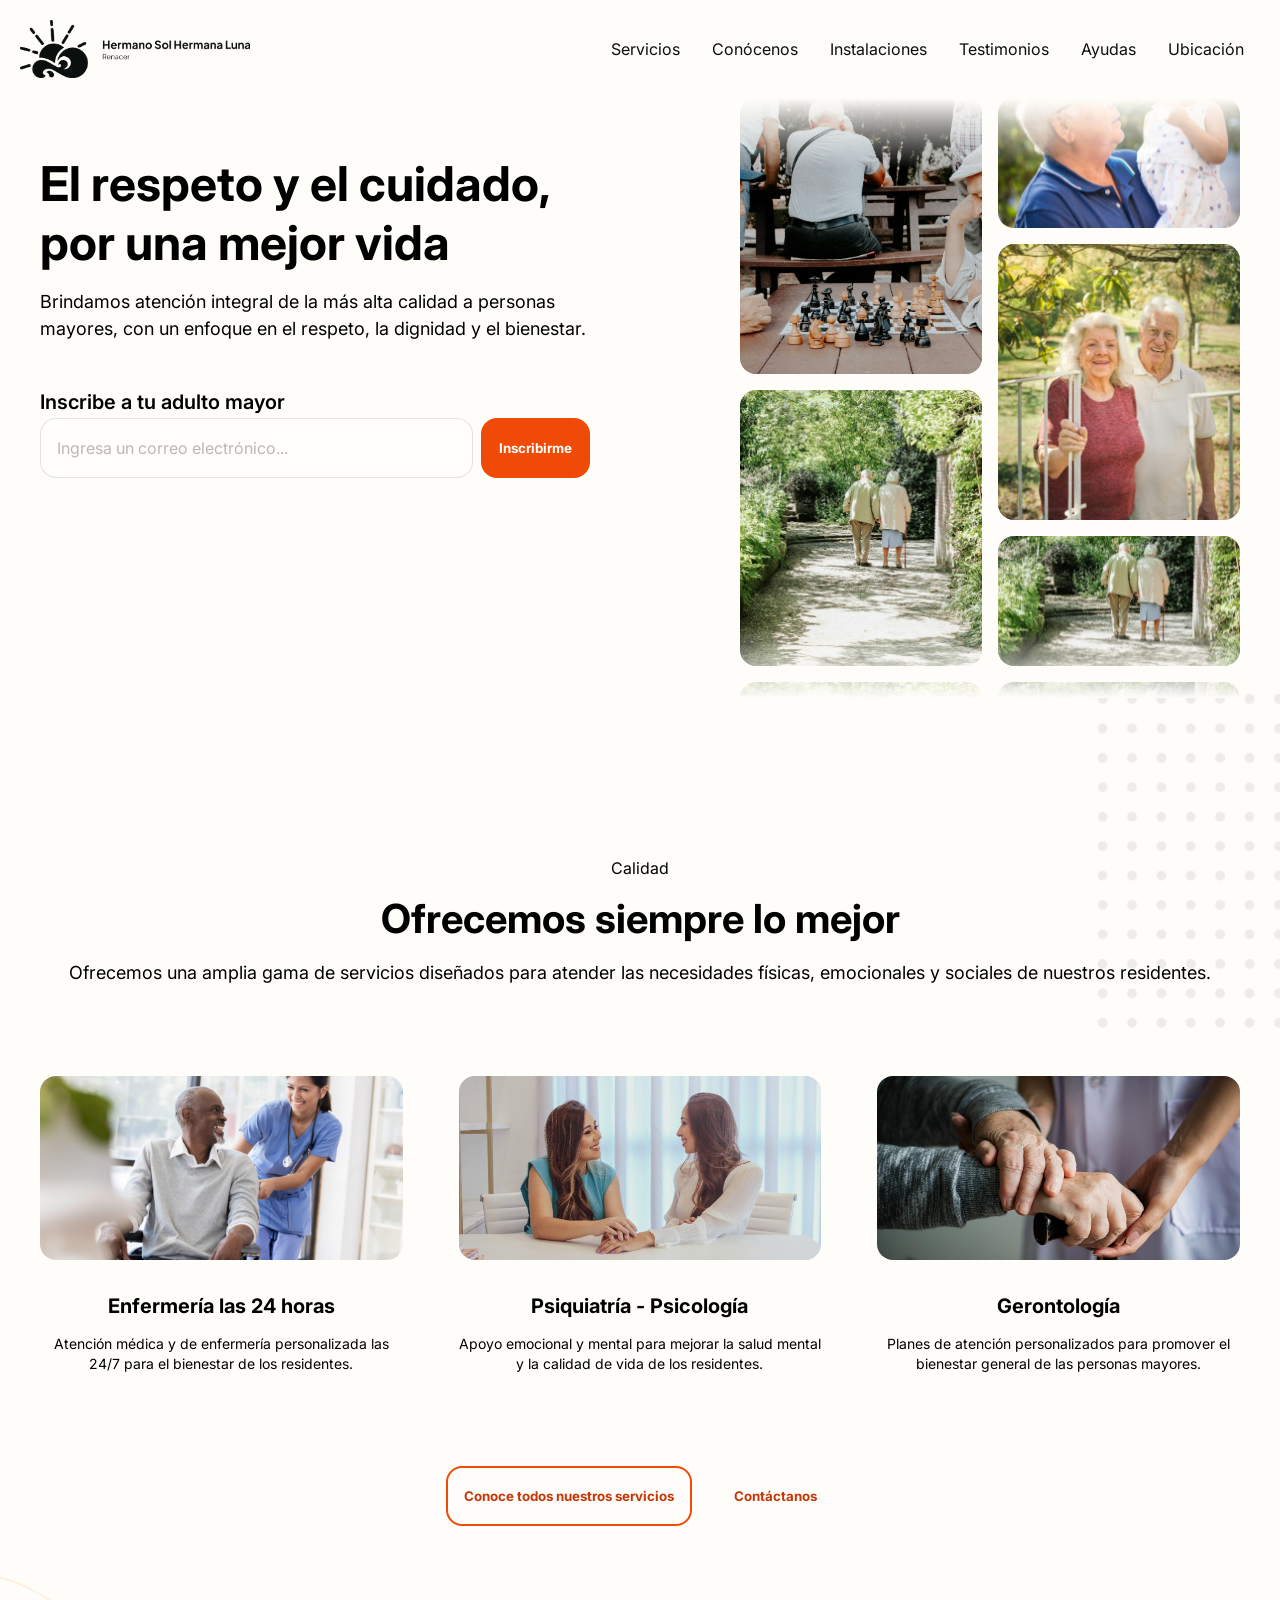
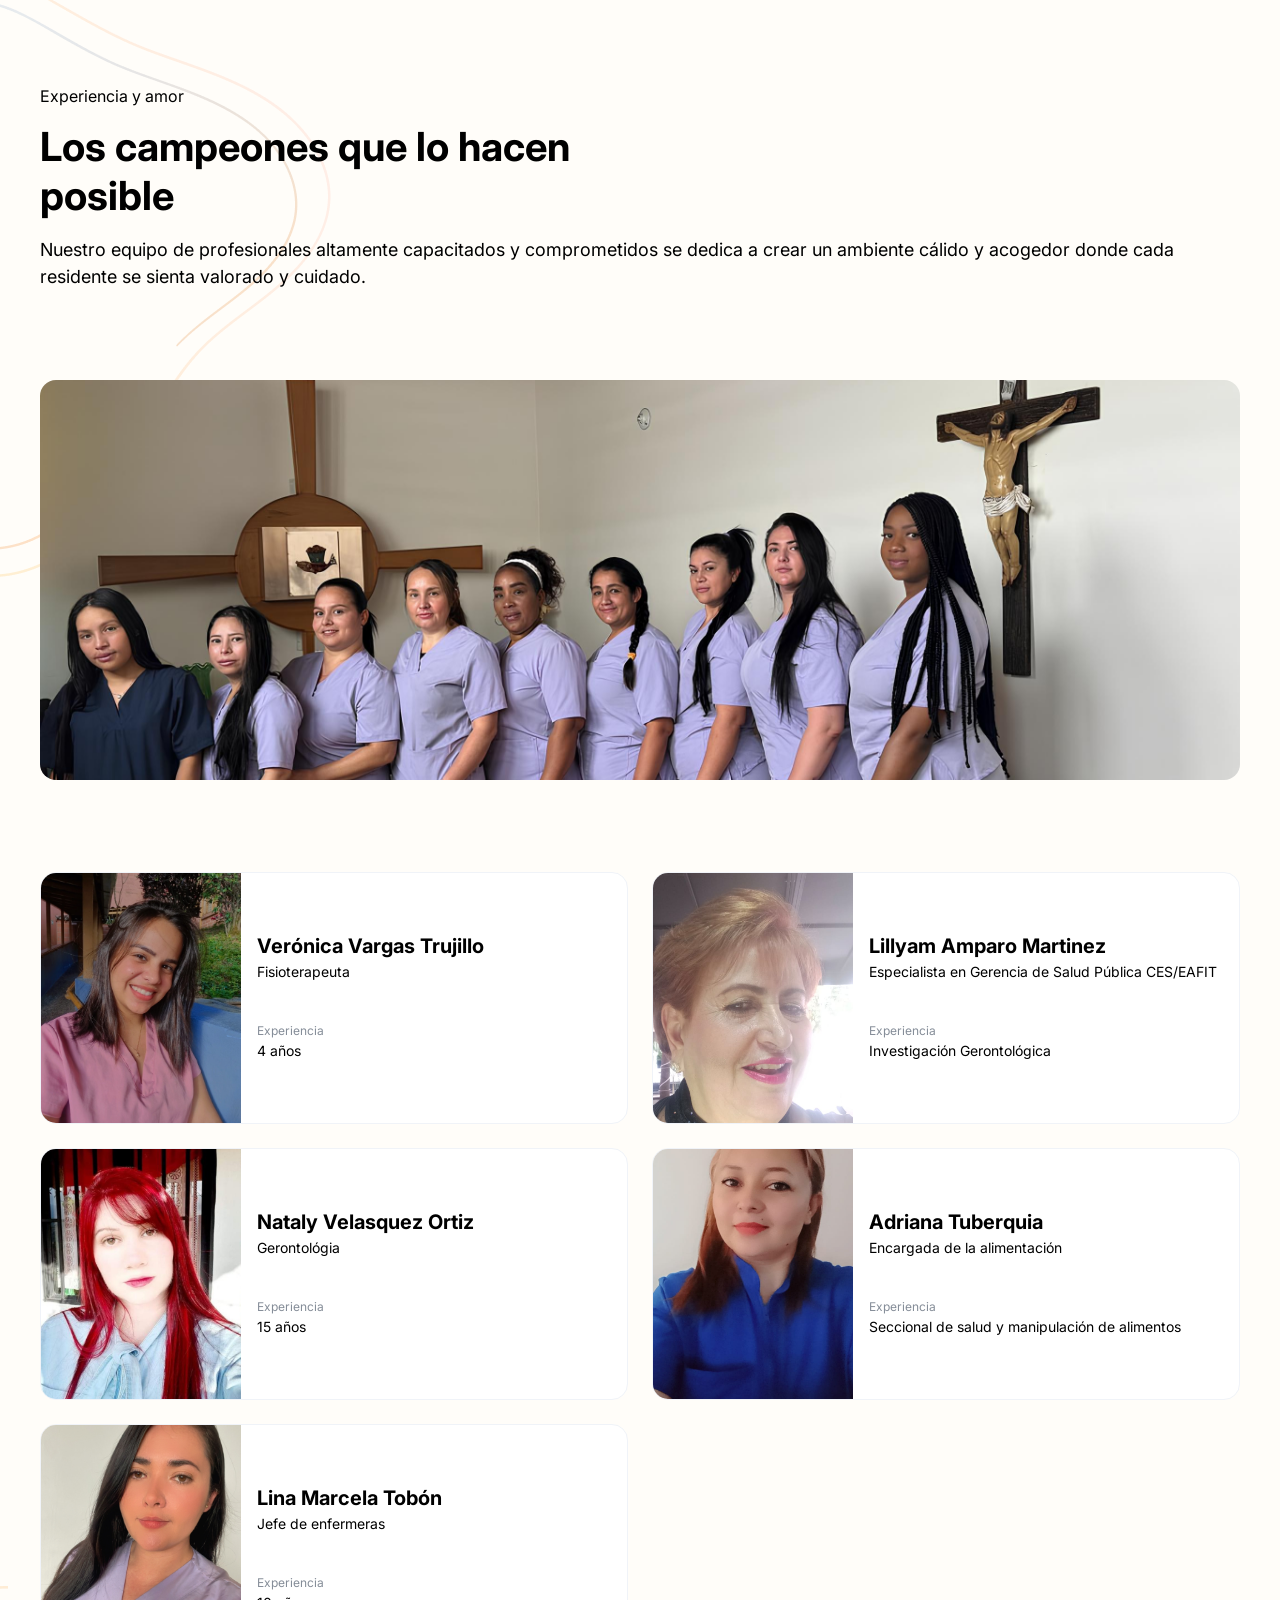
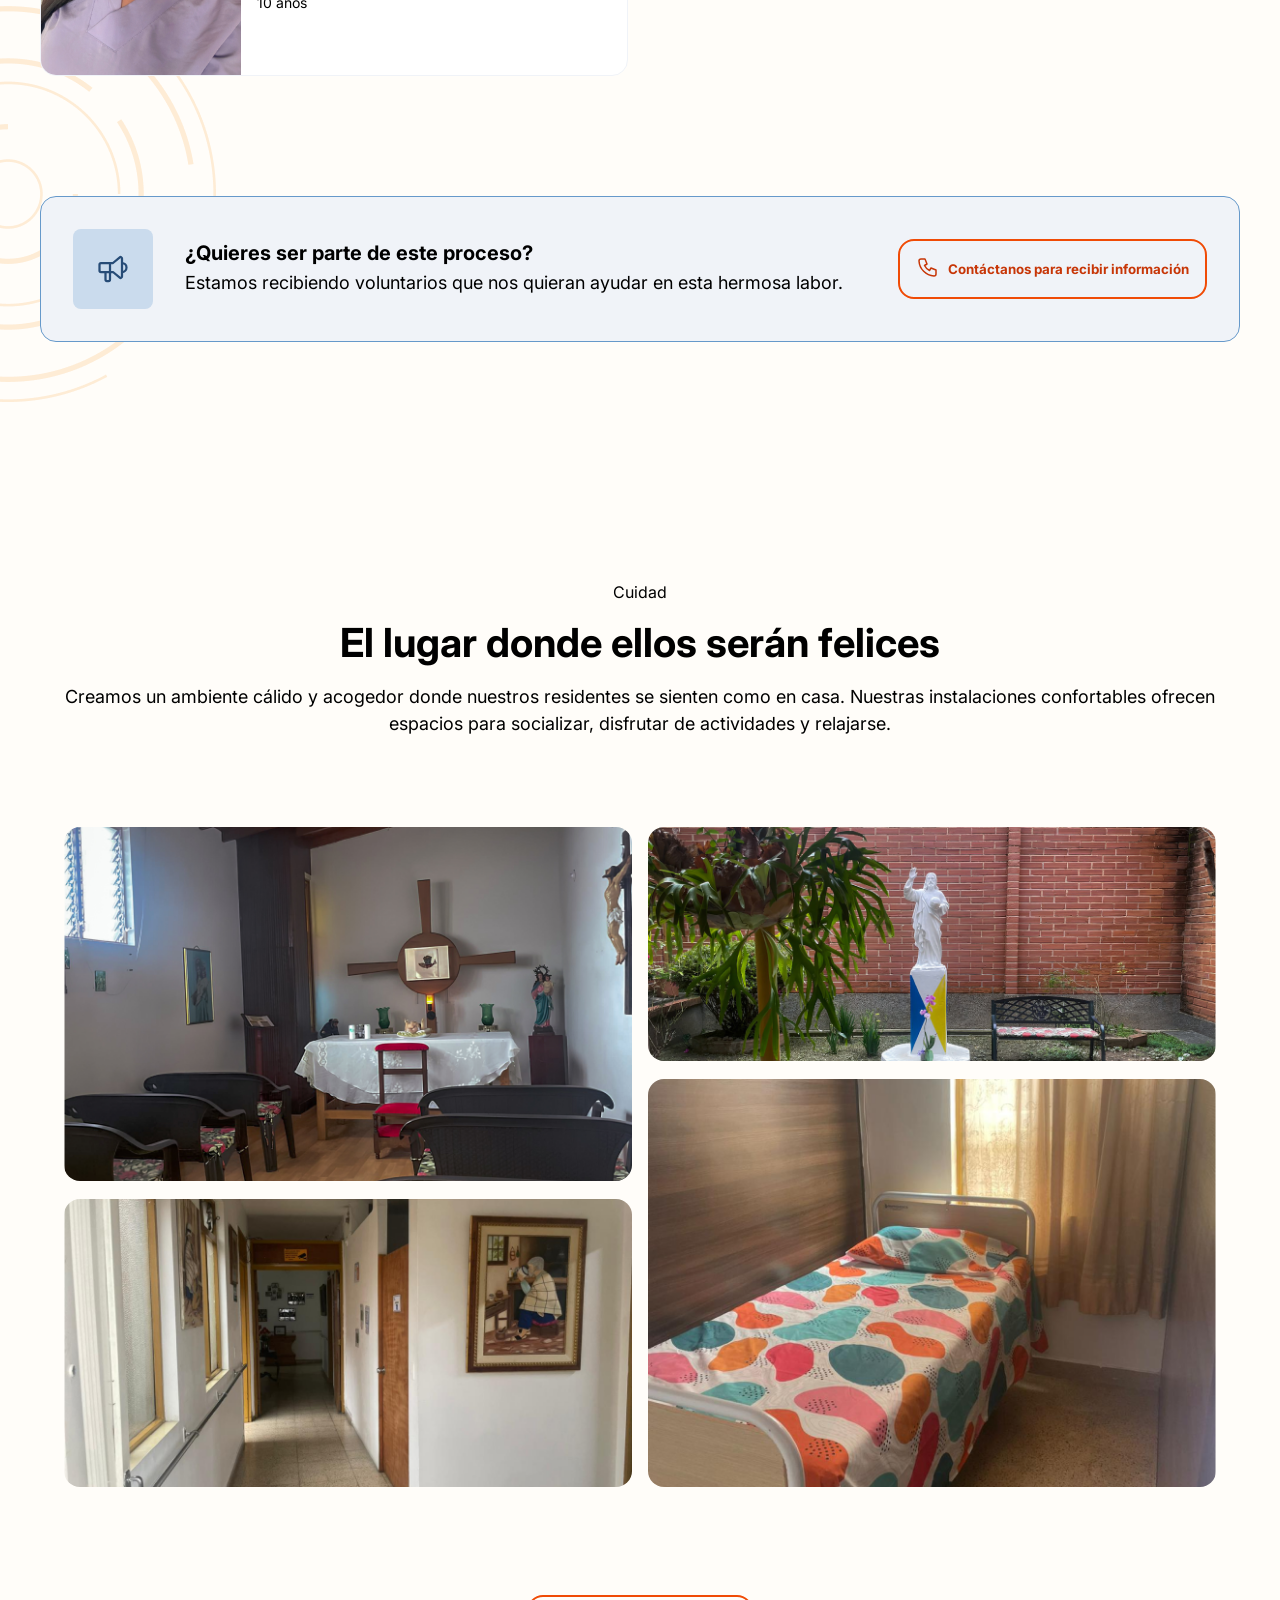
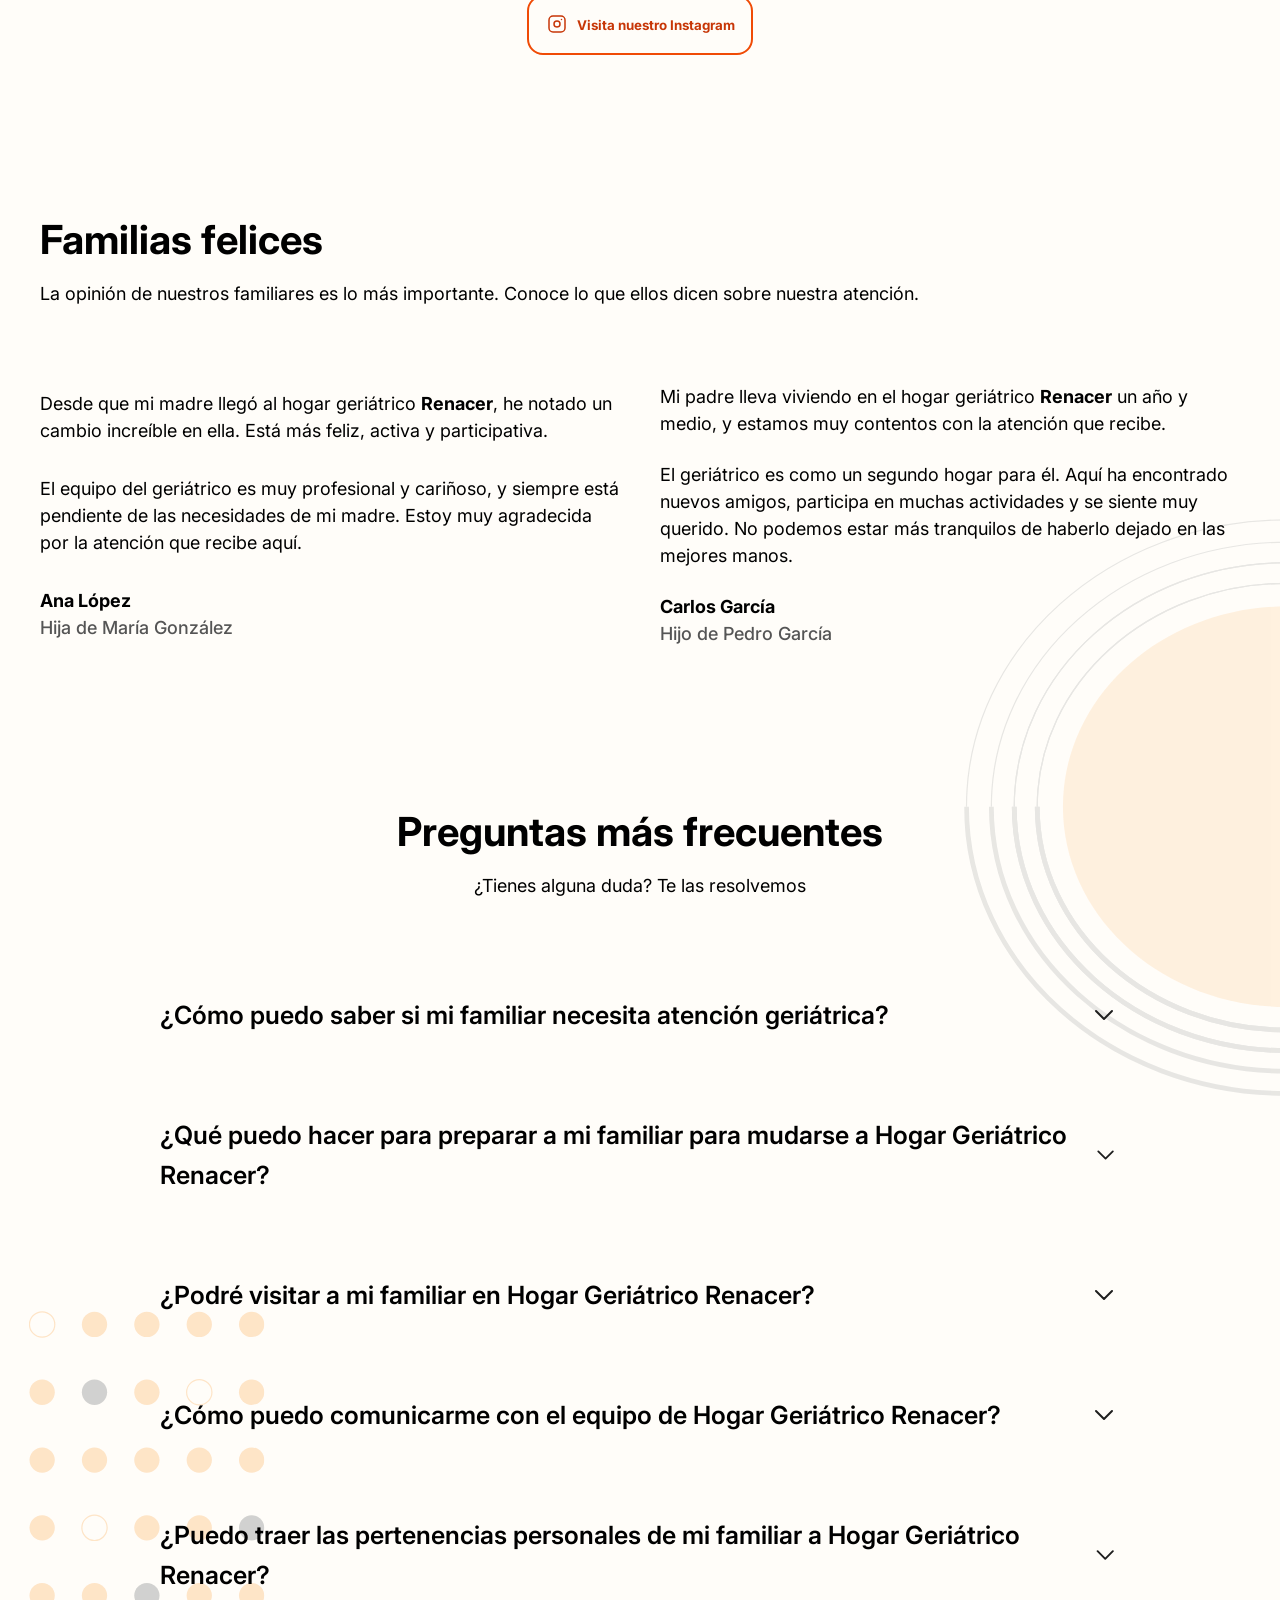
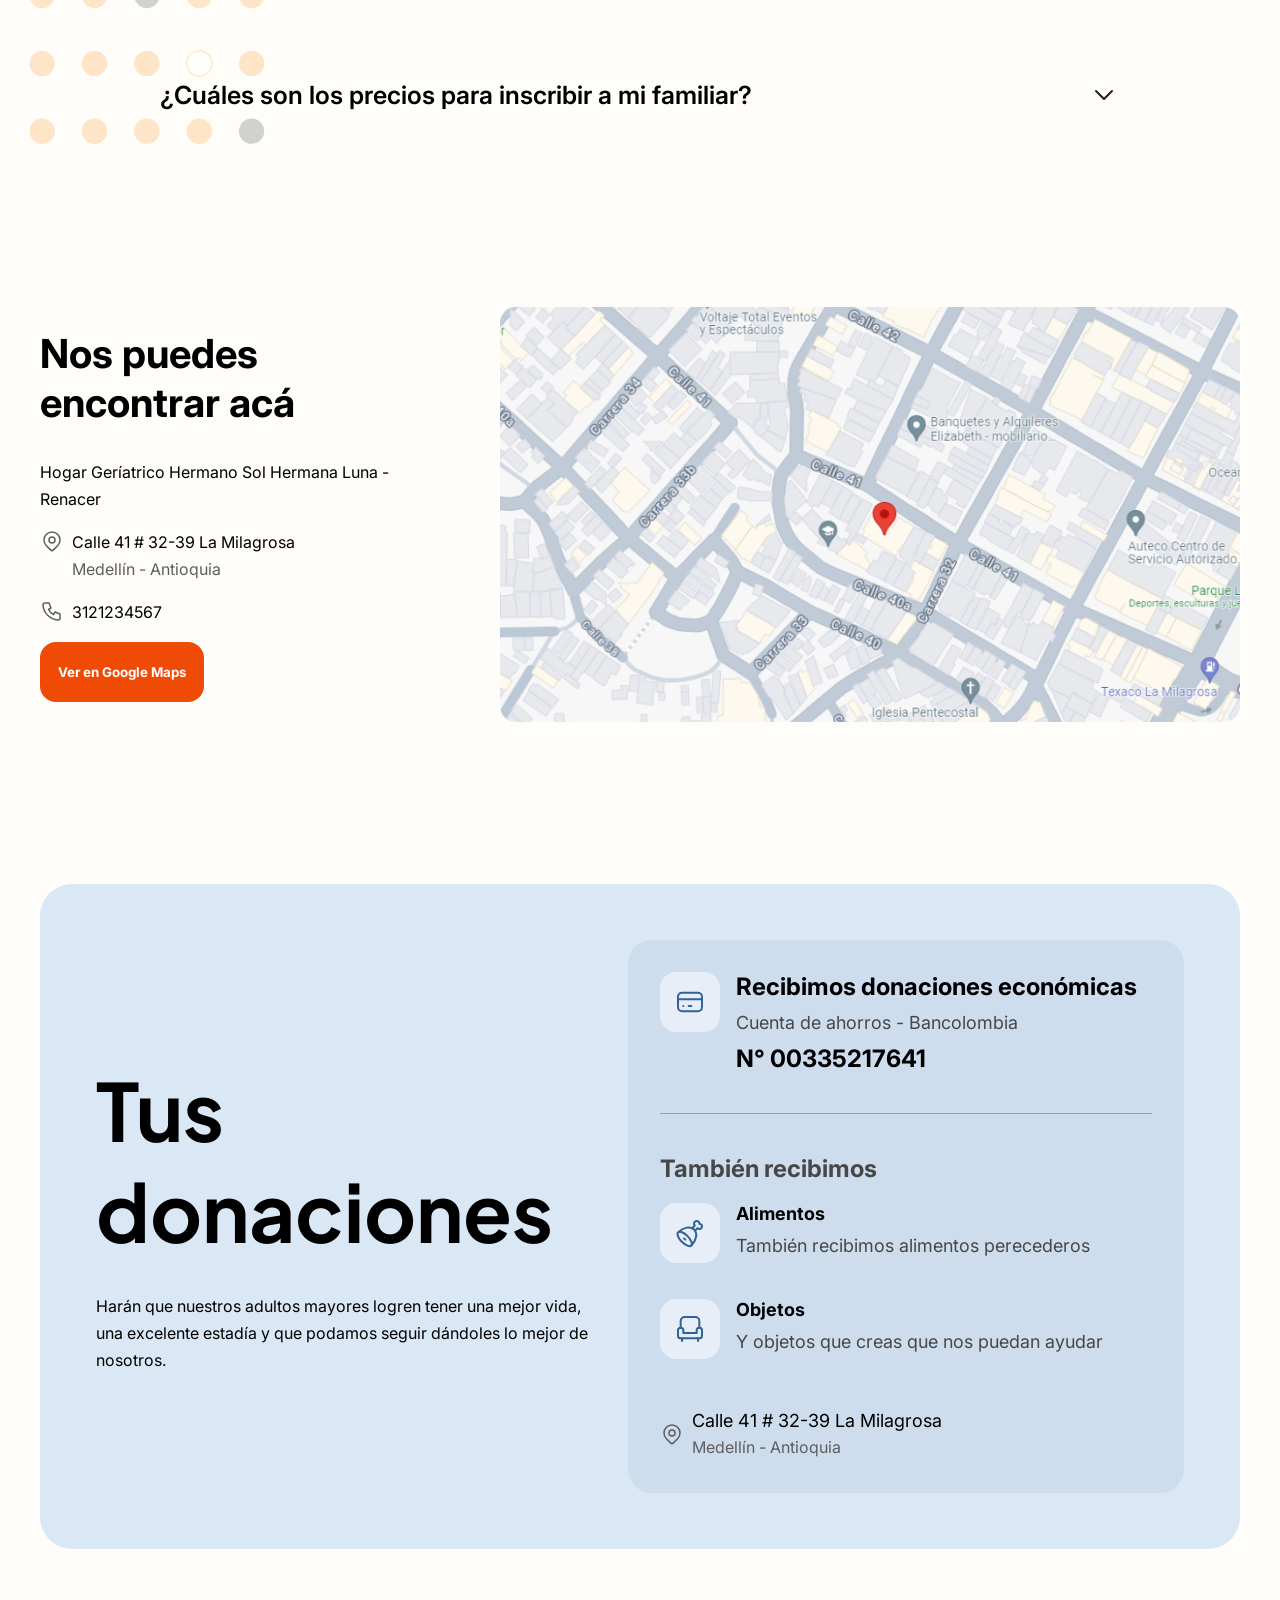
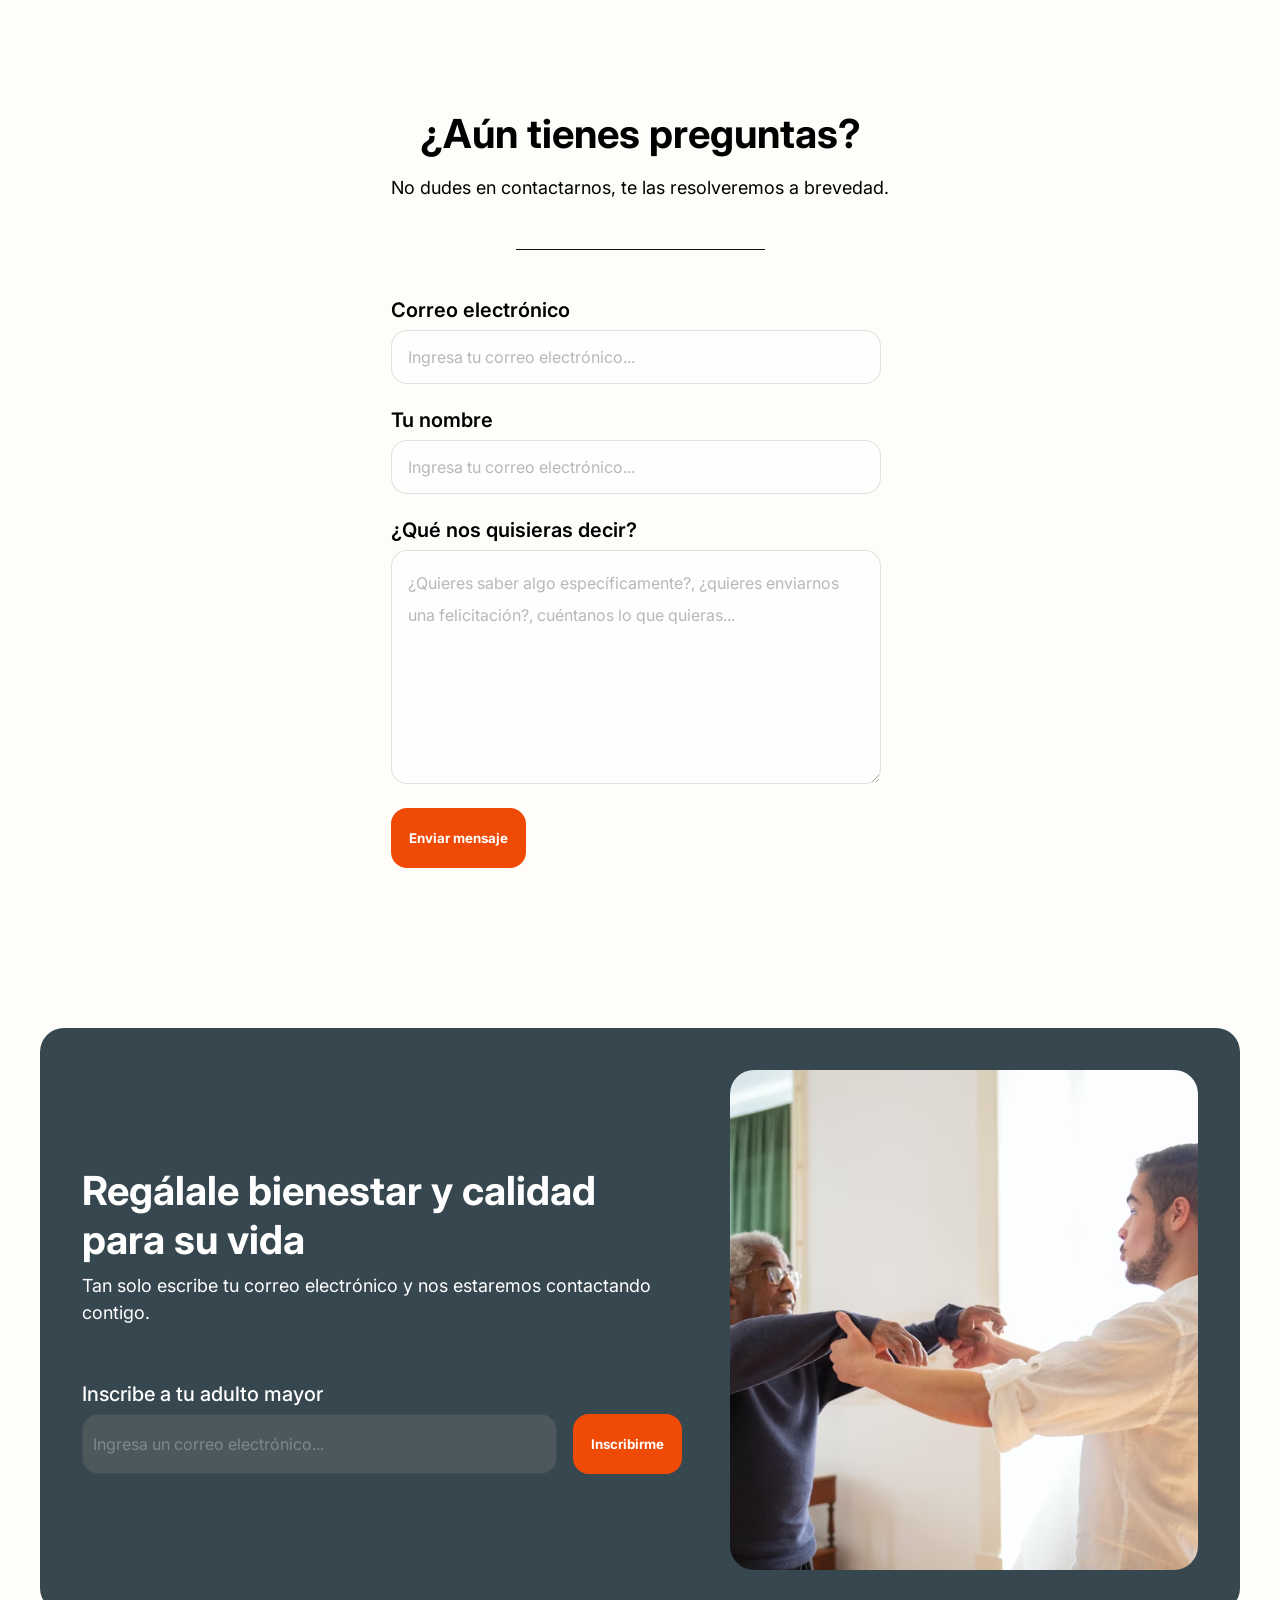
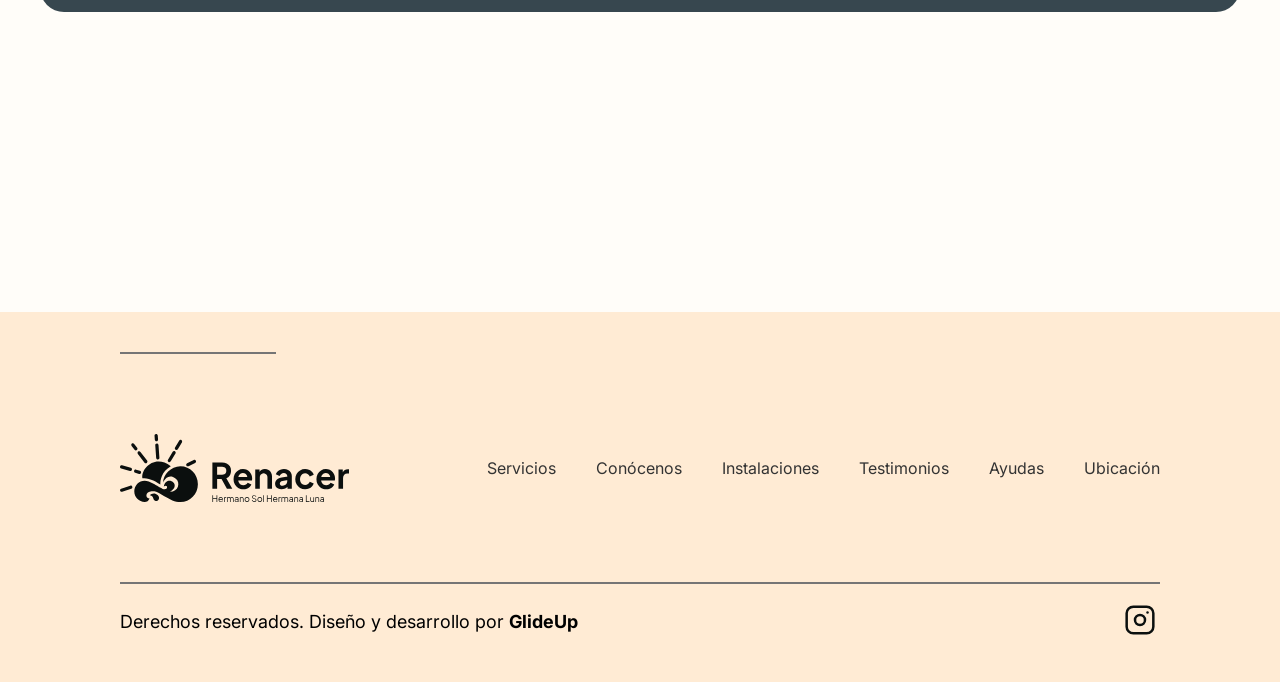
==== commit 3917b234: "changed name of the agency" ====
--- a/index.html
+++ b/index.html
@@ -783,7 +783,7 @@
                 <span class="span-rights"></span>
                 <div class="footer-row">
                     <div class="footer-rights">
-                        <p>Derechos reservados. Diseño y desarrollo por <strong>Glide Designs</strong></p>
+                        <p>Derechos reservados. Diseño y desarrollo por <strong>GlideUp</strong></p>
                         <a href="https://www.instagram.com" target="_blank">
                             <svg xmlns="http://www.w3.org/2000/svg" class="icon icon-tabler icon-tabler-brand-instagram"
                                 width="40" height="40" viewBox="0 0 24 24" stroke-width="1.5" stroke="#0B0F0E"
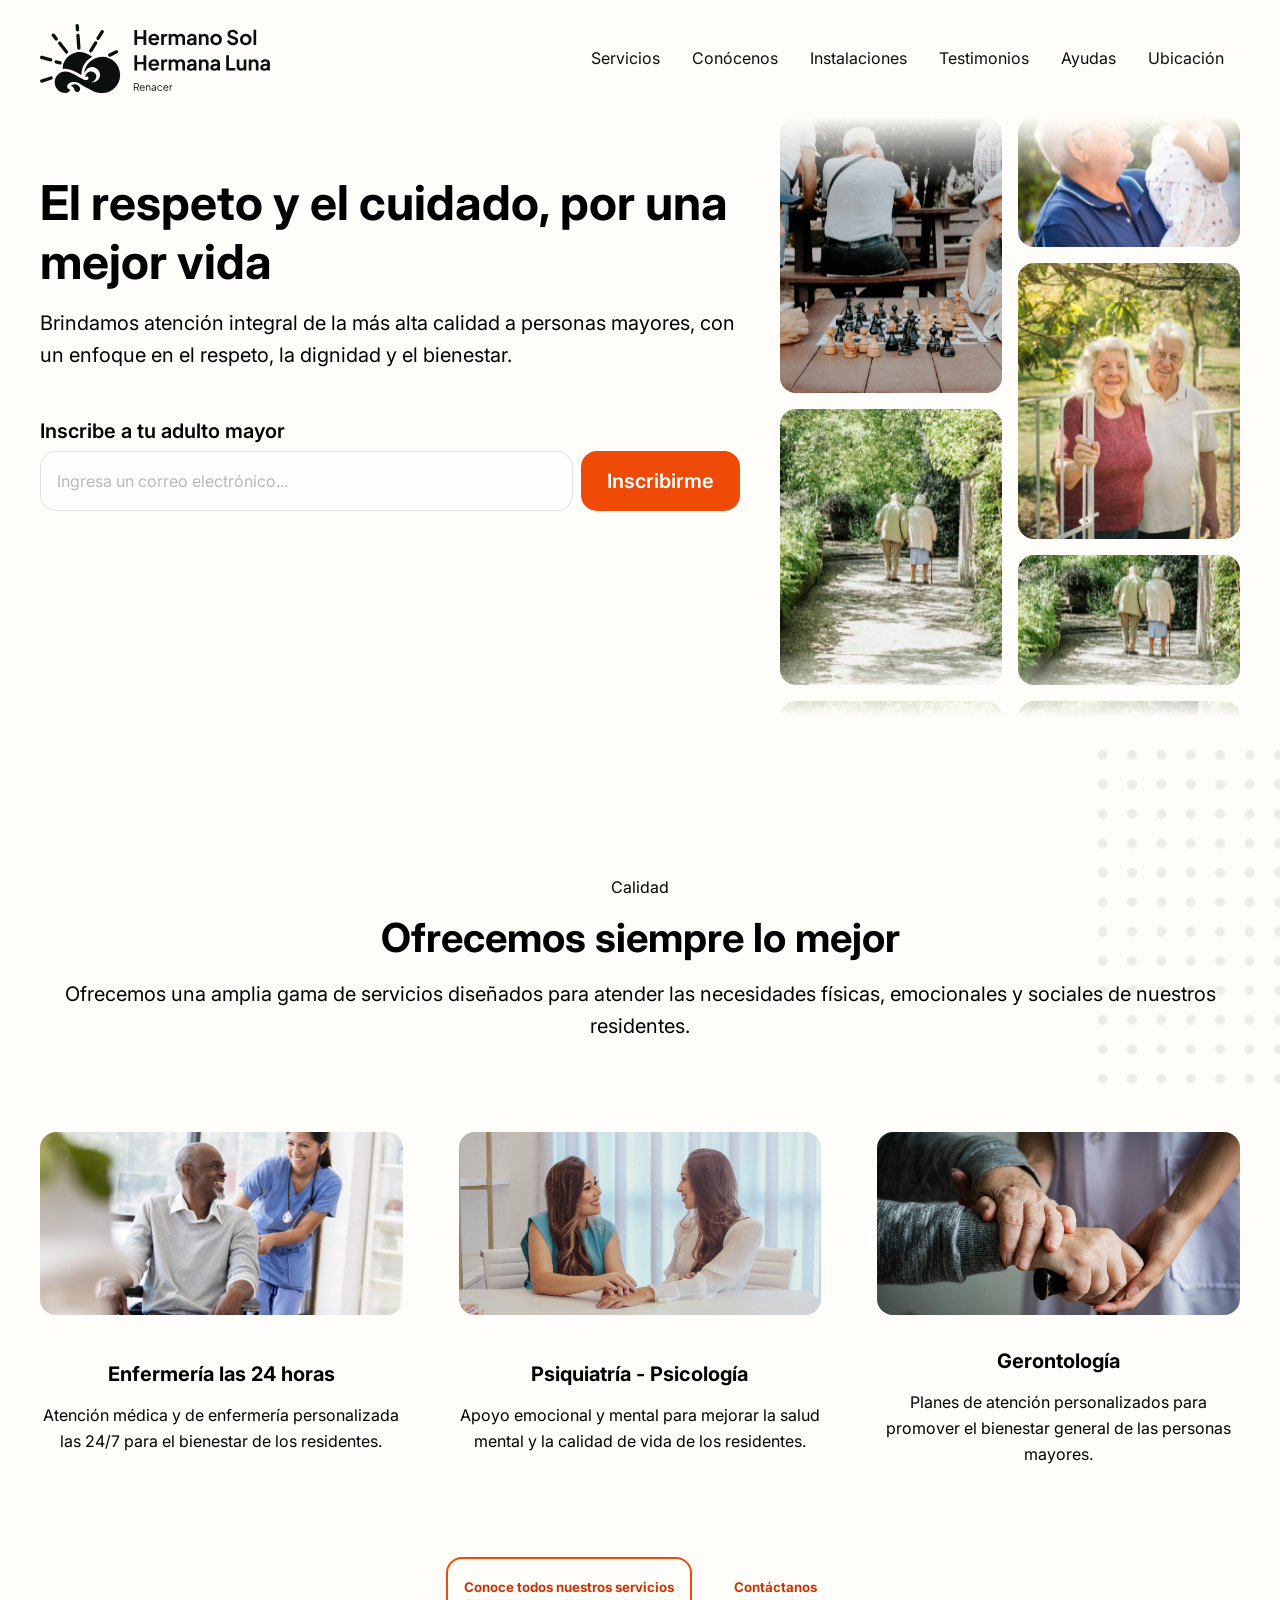
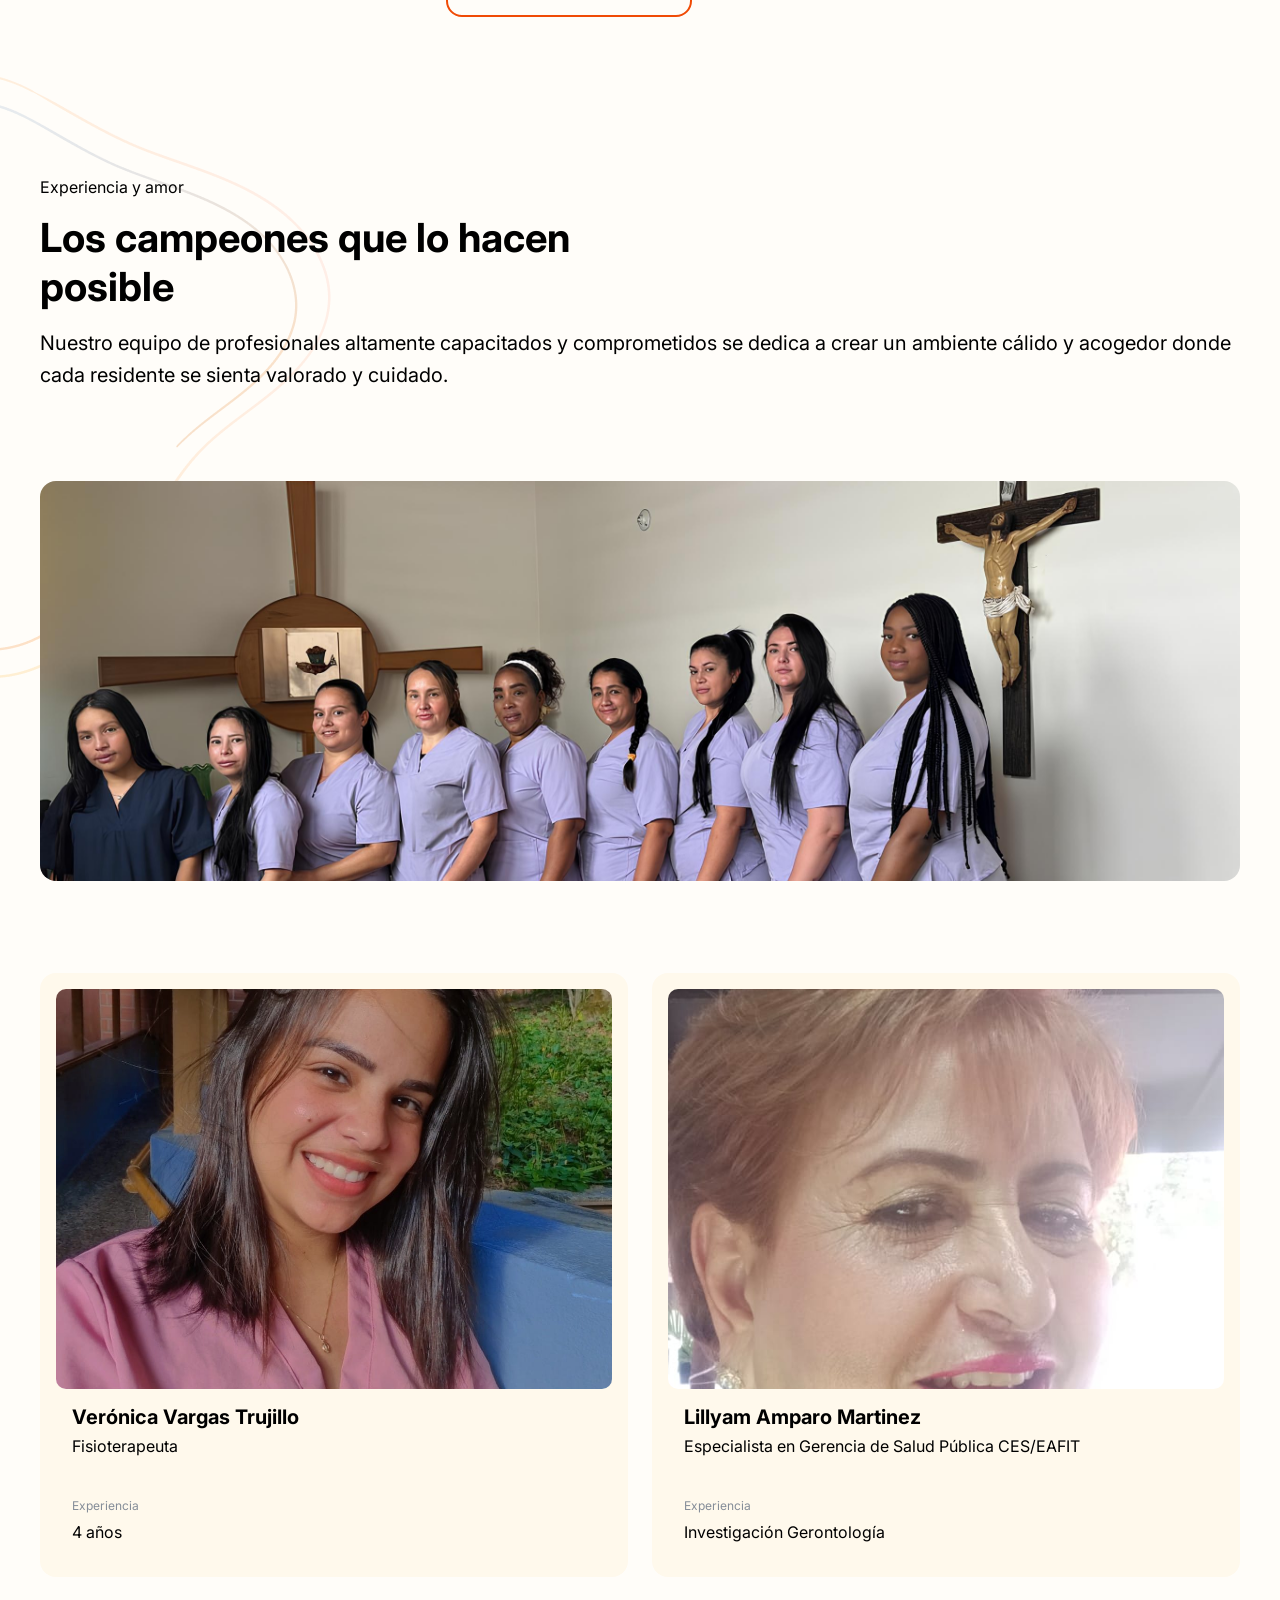
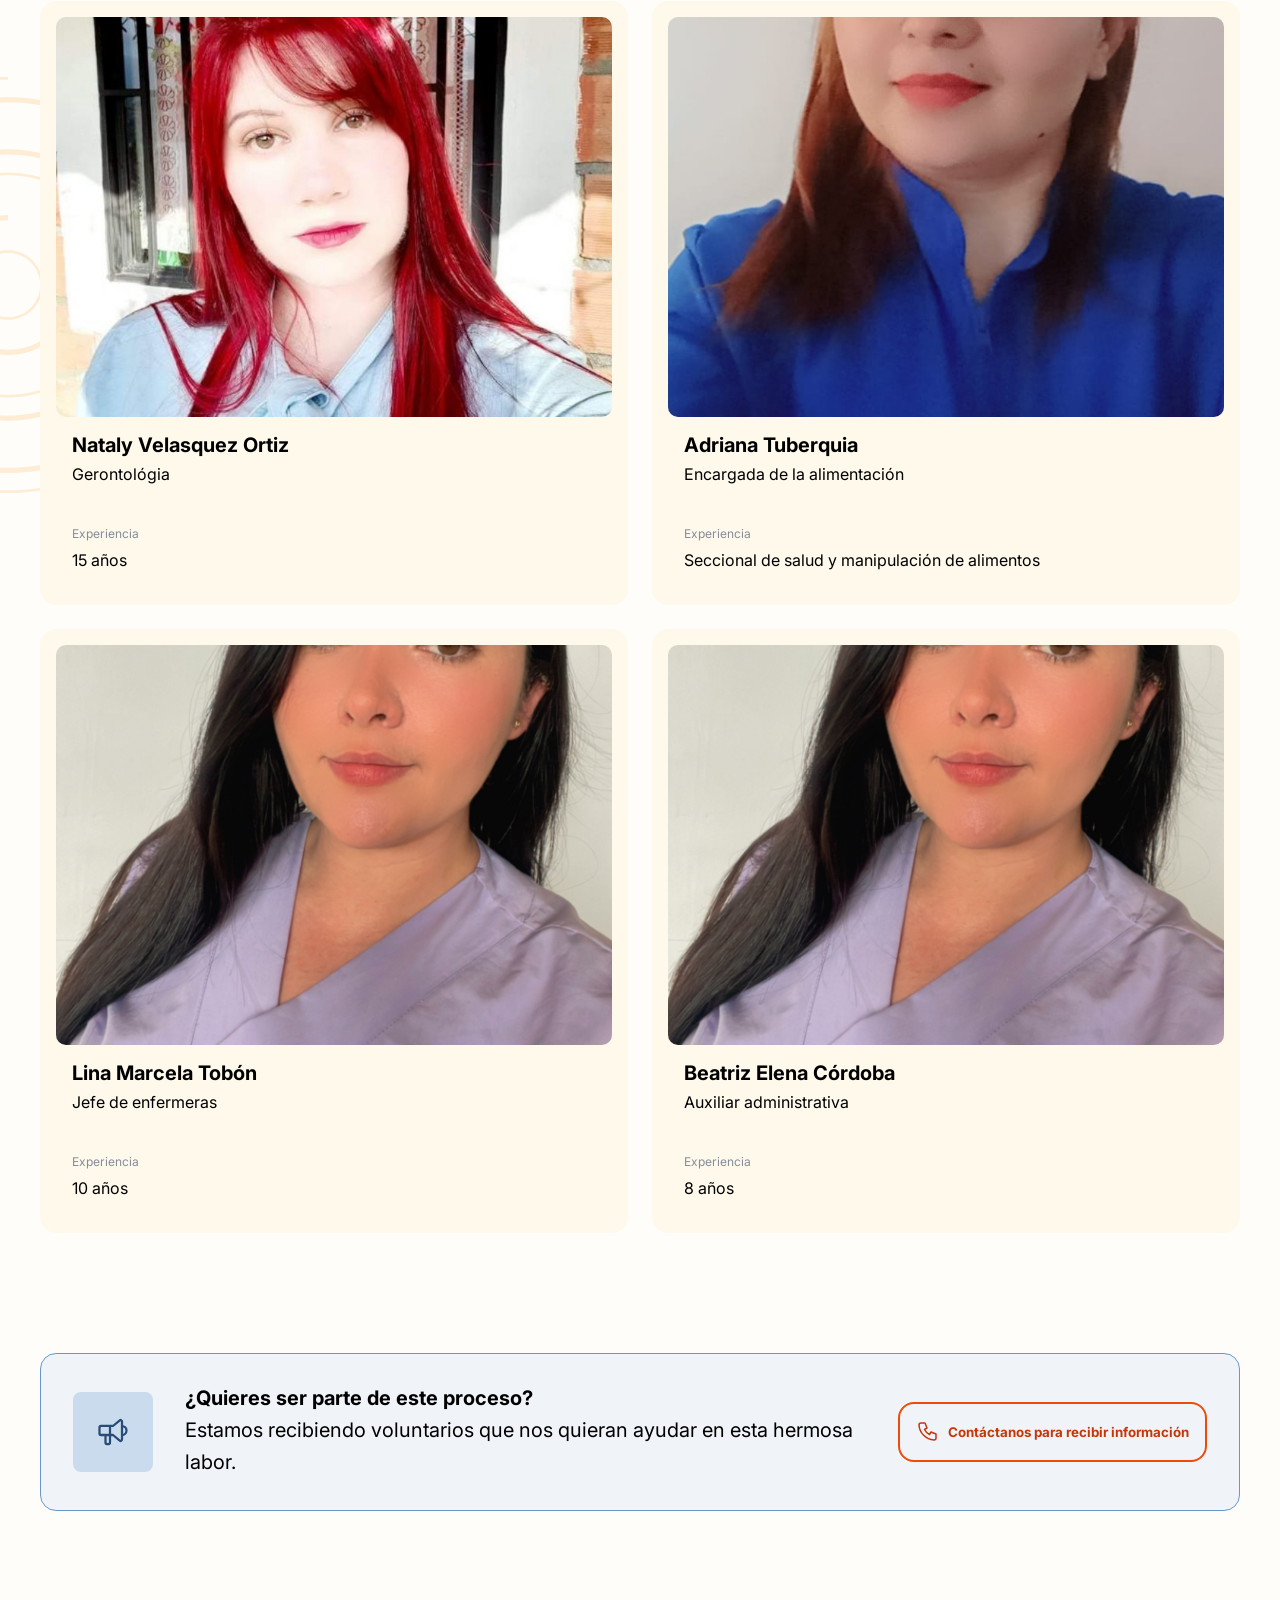
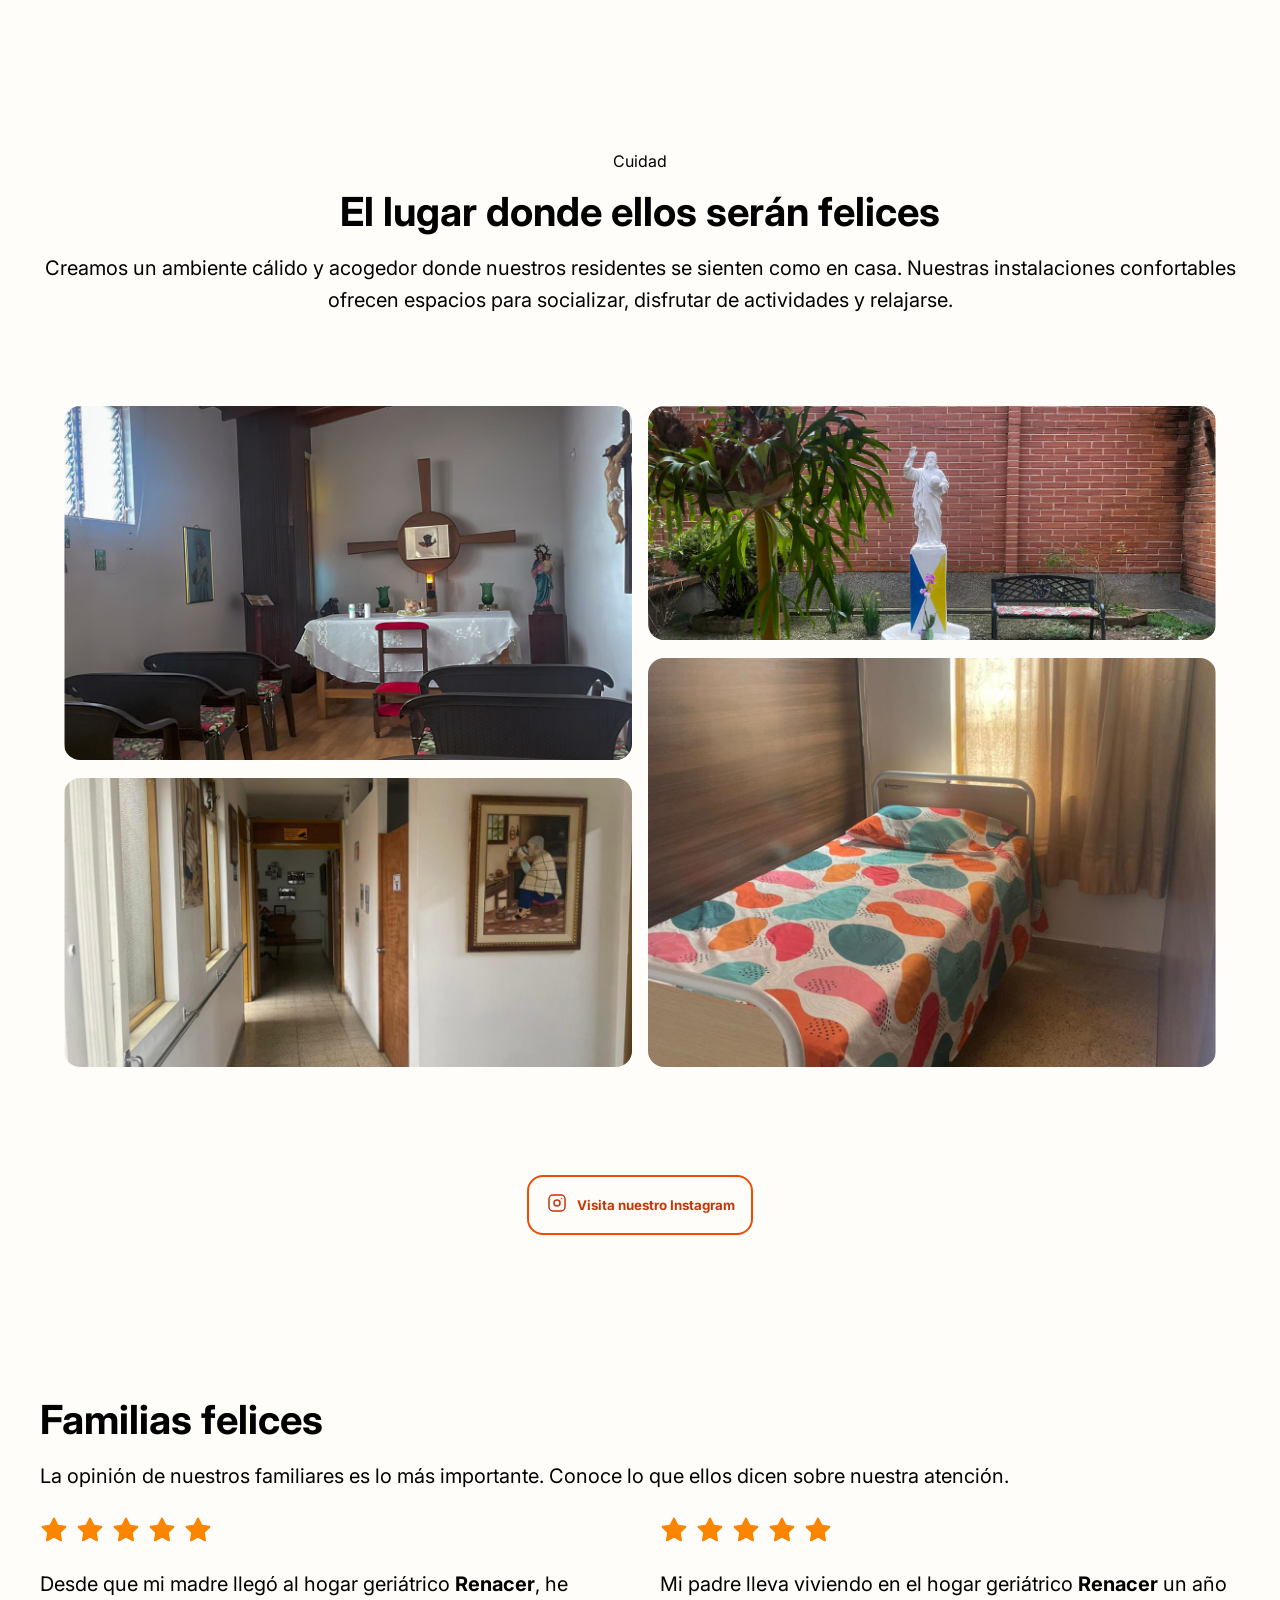
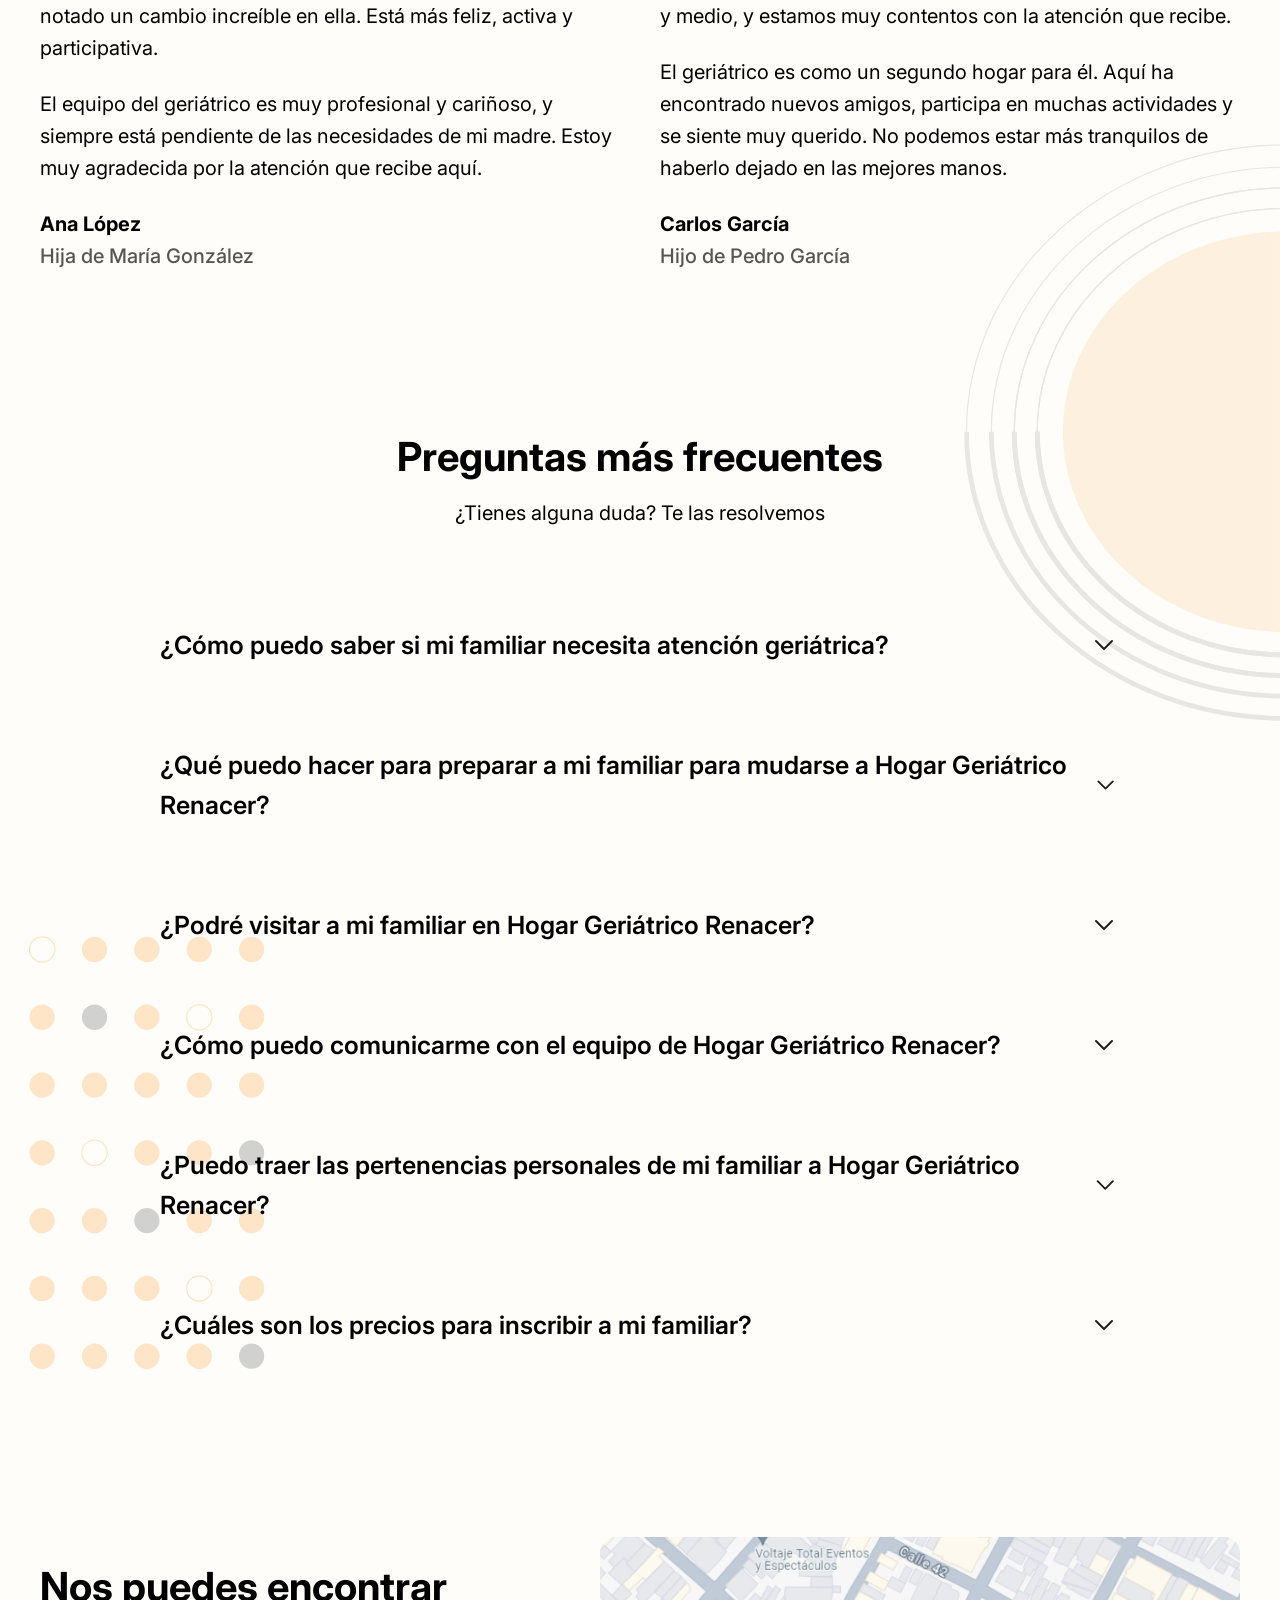
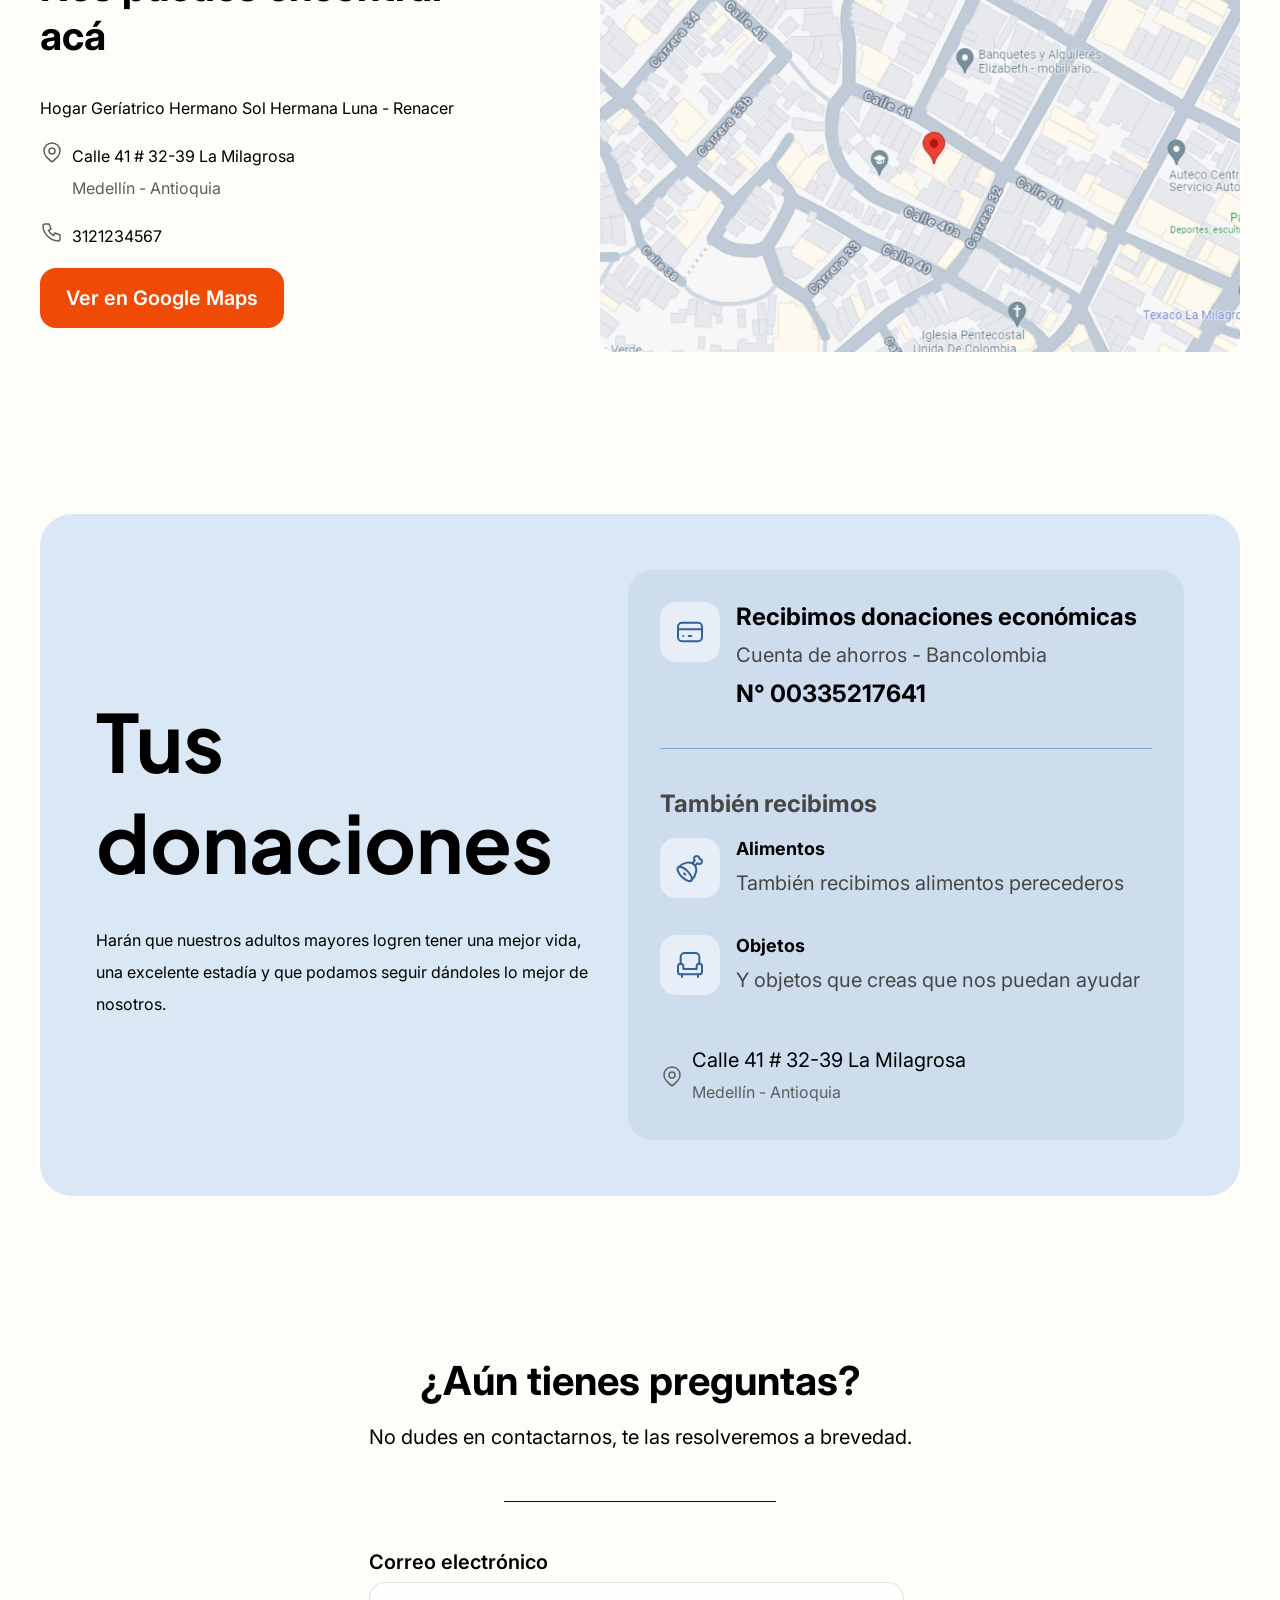
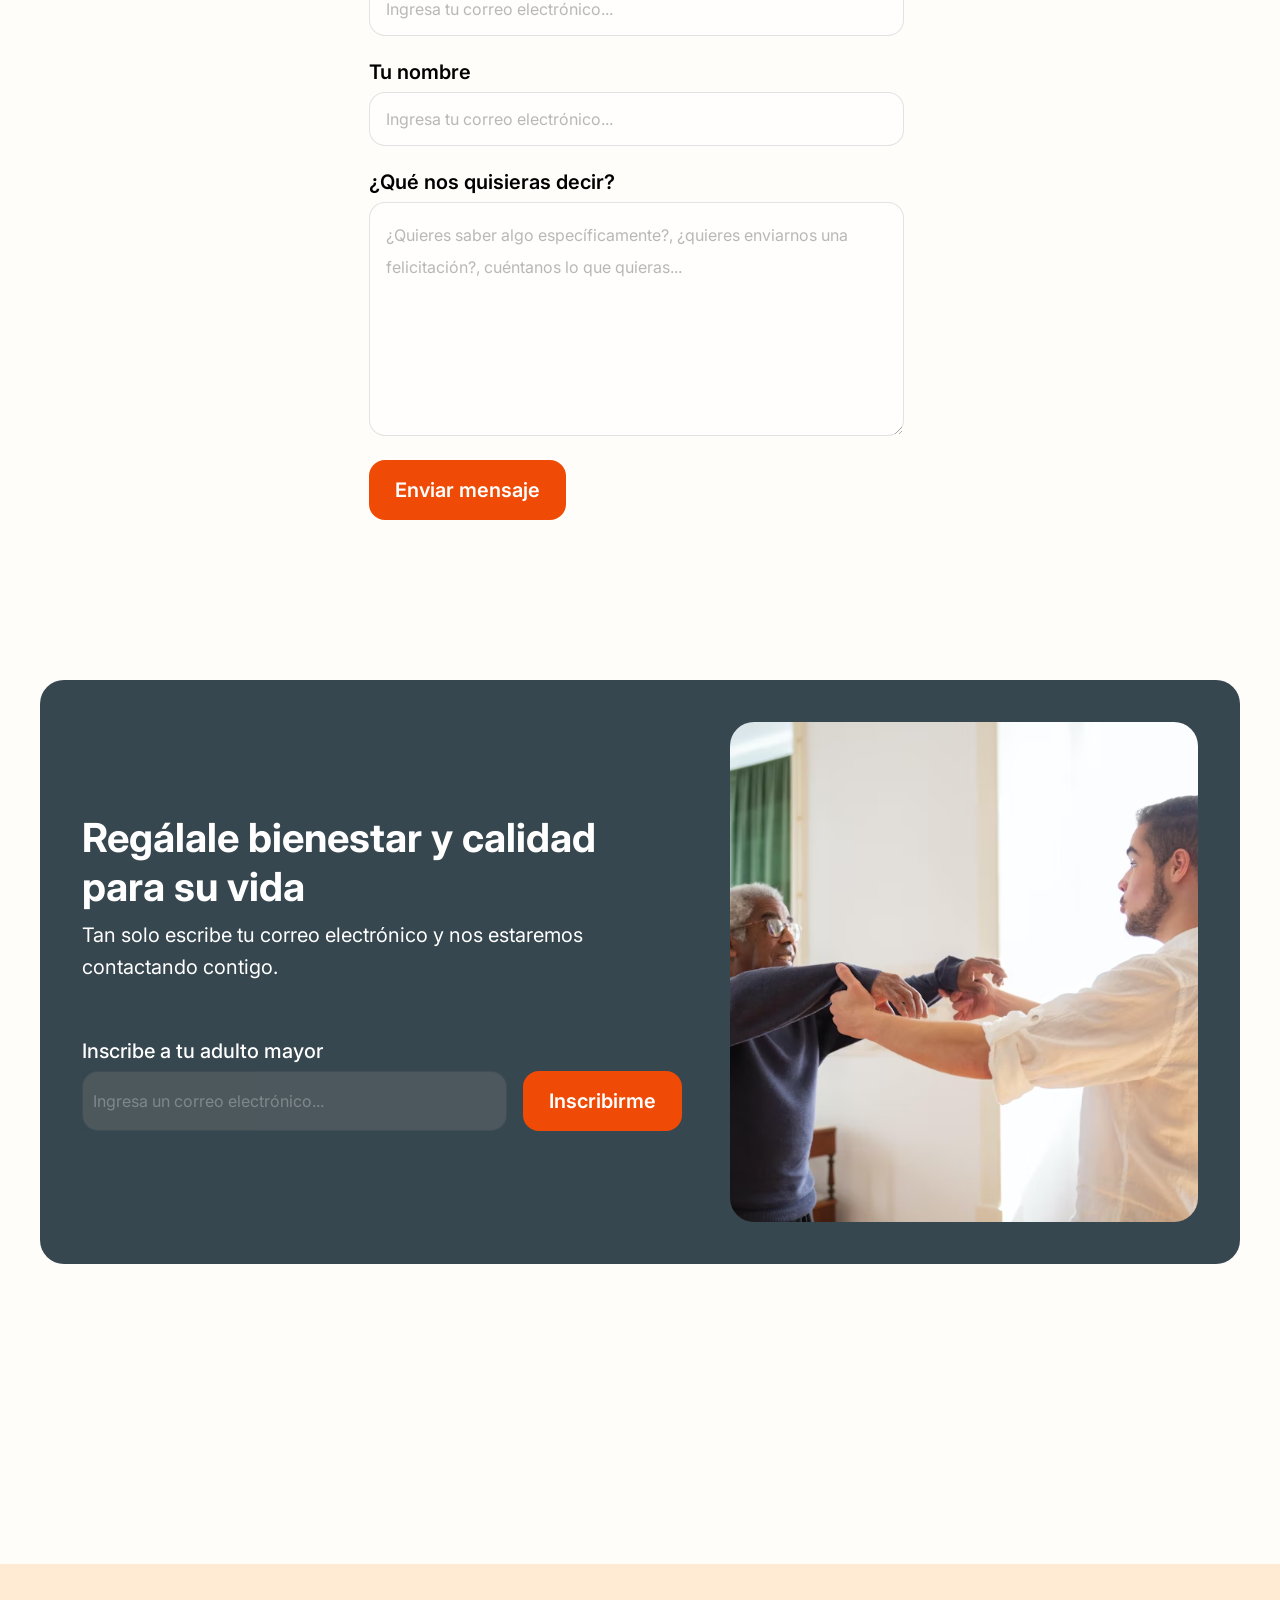
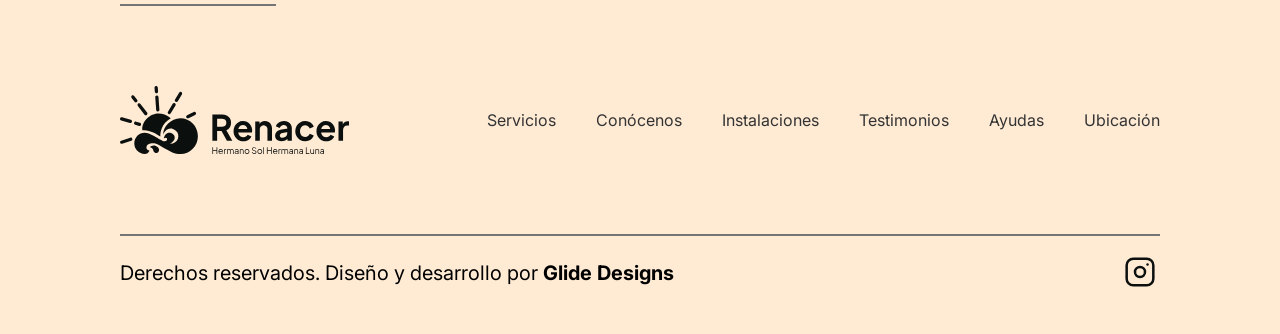
==== commit c7761cf3: "changed renacer logo, changed the layout of the employees cards, as well as the colors" ====
--- a/index.html
+++ b/index.html
@@ -12,7 +12,7 @@
 <body>
     <header>
         <div class="logo">
-            <img src="./assets/Logo Renacer.png" alt="Renacer">
+            <img src="./assets/Logo-renacer.svg" alt="Renacer">
         </div>
         <nav>
             <ul>
@@ -218,7 +218,7 @@
                             </div>
                             <div class="flex-vertical">
                                 <p><span>Experiencia</span></p>
-                                <p>Investigación Gerontológica</p>
+                                <p>Investigación Gerontología</p>
                             </div>
                         </div>
                     </div>
@@ -263,7 +263,19 @@
                             </div>
                         </div>
                     </div>
-
+                    <div class="card-container flex-horizontal">
+                        <img src="./assets/lina-marcela-tobon.jpg" alt="Empleado geriátrico">
+                        <div class="card-content flex-vertical">
+                            <div class="flex-vertical">
+                                <h3>Beatriz Elena Córdoba</h3>
+                                <p>Auxiliar administrativa</p>
+                            </div>
+                            <div class="flex-vertical">
+                                <p><span>Experiencia</span></p>
+                                <p>8 años</p>
+                            </div>
+                        </div>
+                    </div>
                 </div>
             </div>
             <div class="volunteers-container flex-horizontal">
@@ -783,7 +795,7 @@
                 <span class="span-rights"></span>
                 <div class="footer-row">
                     <div class="footer-rights">
-                        <p>Derechos reservados. Diseño y desarrollo por <strong>GlideUp</strong></p>
+                        <p>Derechos reservados. Diseño y desarrollo por <strong>Glide Designs</strong></p>
                         <a href="https://www.instagram.com" target="_blank">
                             <svg xmlns="http://www.w3.org/2000/svg" class="icon icon-tabler icon-tabler-brand-instagram"
                                 width="40" height="40" viewBox="0 0 24 24" stroke-width="1.5" stroke="#0B0F0E"
--- a/styles.css
+++ b/styles.css
@@ -29,7 +29,7 @@
     display: flex;
     justify-content: space-between;
     align-items: center;
-    padding: 20px;
+    padding: 24px 40px;
 }
 
 h1 {
@@ -50,8 +50,8 @@
 }
 
 p {
-    font-size: 1.8rem;
-    line-height: 27px;
+    font-size: 2rem;
+    line-height: 32px;
 }
 
 li:hover {
@@ -102,7 +102,7 @@
 }
 
 .hero-content {
-    max-width: 550px;
+    max-width: 700px;
     margin-top: 56px;
     flex: 2;
     min-width: 450px;
@@ -122,7 +122,7 @@
 }
 
 form {
-    gap: 4px;
+    gap: 8px;
 }
 
 .flex-vertical {
@@ -227,10 +227,11 @@
 }
 
 .main-button {
-    padding: 8px 16px;
+    padding: 8px 24px;
     border: 2px solid var(--primary);
     background-color: var(--primary);
-    font-weight: bold;
+    font-size: 2rem;
+    font-weight: 600;
     color: #fff;
     border-radius: 16px;
     cursor: pointer;
@@ -361,11 +362,11 @@
 
 .card-container {
     display: flex;
-    flex-direction: row;
-    width: 100%;
-    background-color: #FFF;
-    border: 1px solid #F0F3F8;
-    border-radius: 16px;
+    flex-direction: column;
+    width: 100%;
+    background-color: #FFF9EC;
+    border-radius: 16px;
+    padding: 16px;
     -webkit-border-radius: 16px;
     -moz-border-radius: 16px;
     -ms-border-radius: 16px;
@@ -388,12 +389,18 @@
 }
 
 .card-container img {
-    width: 200px;
-    height: 250px;
+    width: 100%;
+    height: 400px;
     object-fit: cover;
+    border-radius: 10px;
+    -webkit-border-radius: 10px;
+    -moz-border-radius: 10px;
+    -ms-border-radius: 10px;
+    -o-border-radius: 10px;
 }
 
 div.card-container .flex-vertical {
+    width: 100%;
     justify-content: space-between;
 }
 
@@ -413,8 +420,8 @@
 
 
 .card-content p {
-    font-size: 1.4rem;
-    line-height: 20px;
+    font-size: 1.6rem;
+    line-height: 26px;
 }
 
 .card-content span {
@@ -702,7 +709,7 @@
 
 .left-side {
     flex: 1;
-    min-width: 300px;
+    min-width: 470px;
     gap: 32px;
 }
 
@@ -746,9 +753,10 @@
 /* Inicio donations */
 
 .donations-section {
+    flex-wrap: wrap;
     background-color: #DAE7F4;
     padding: 56px;
-    column-gap: 40px;
+    gap: 40px;
     border-radius: 32px;
     -webkit-border-radius: 32px;
     -moz-border-radius: 32px;
@@ -808,7 +816,7 @@
 }
 
 .donations-section .right-side {
-    height: 100%;
+    min-width: 300px;
     padding: 32px;
     background-color: rgba(49, 98, 152, 0.08);
     border-radius: 24px;
@@ -1091,6 +1099,8 @@
     }
 }
 
+
+
 @media (width < 870px) {
 
     .content {
@@ -1106,7 +1116,9 @@
         display: none;
     }
 
-
+    .faq-container {
+        width: 100%;
+    }
 
 }
 
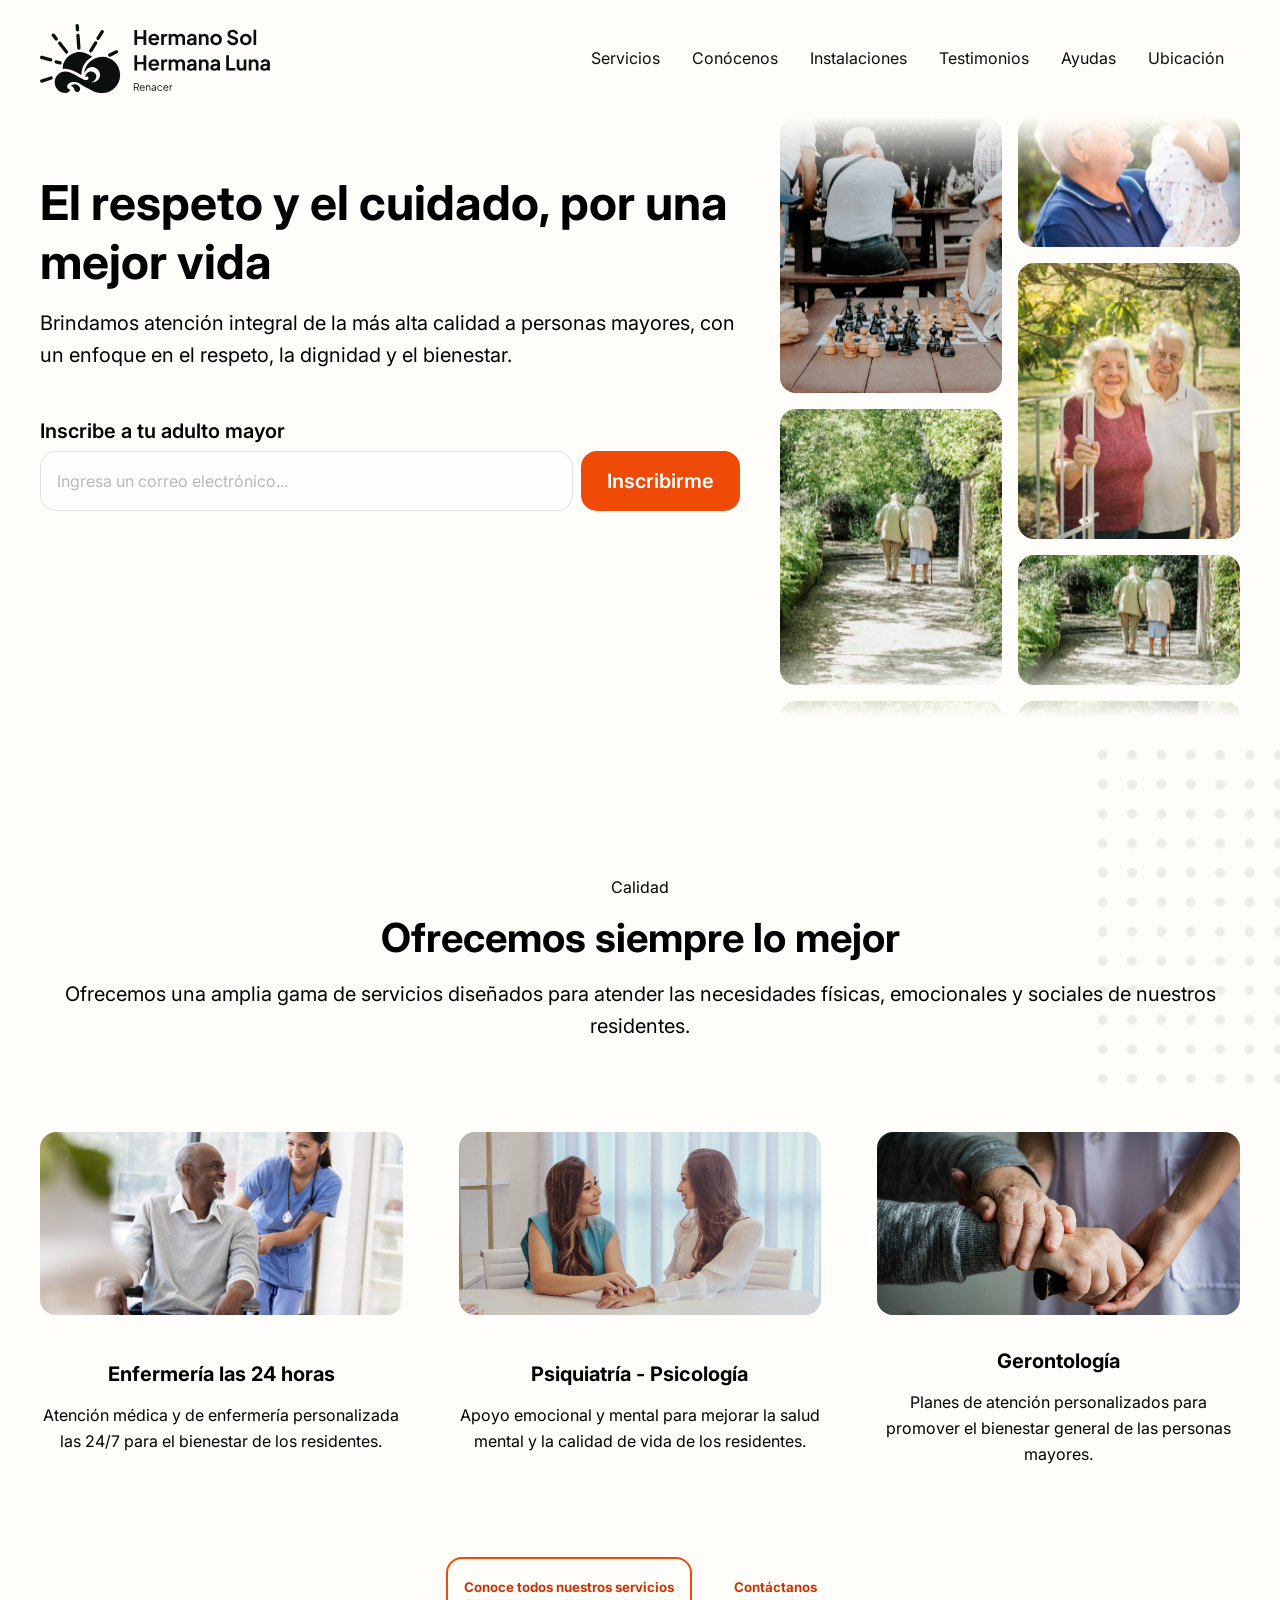
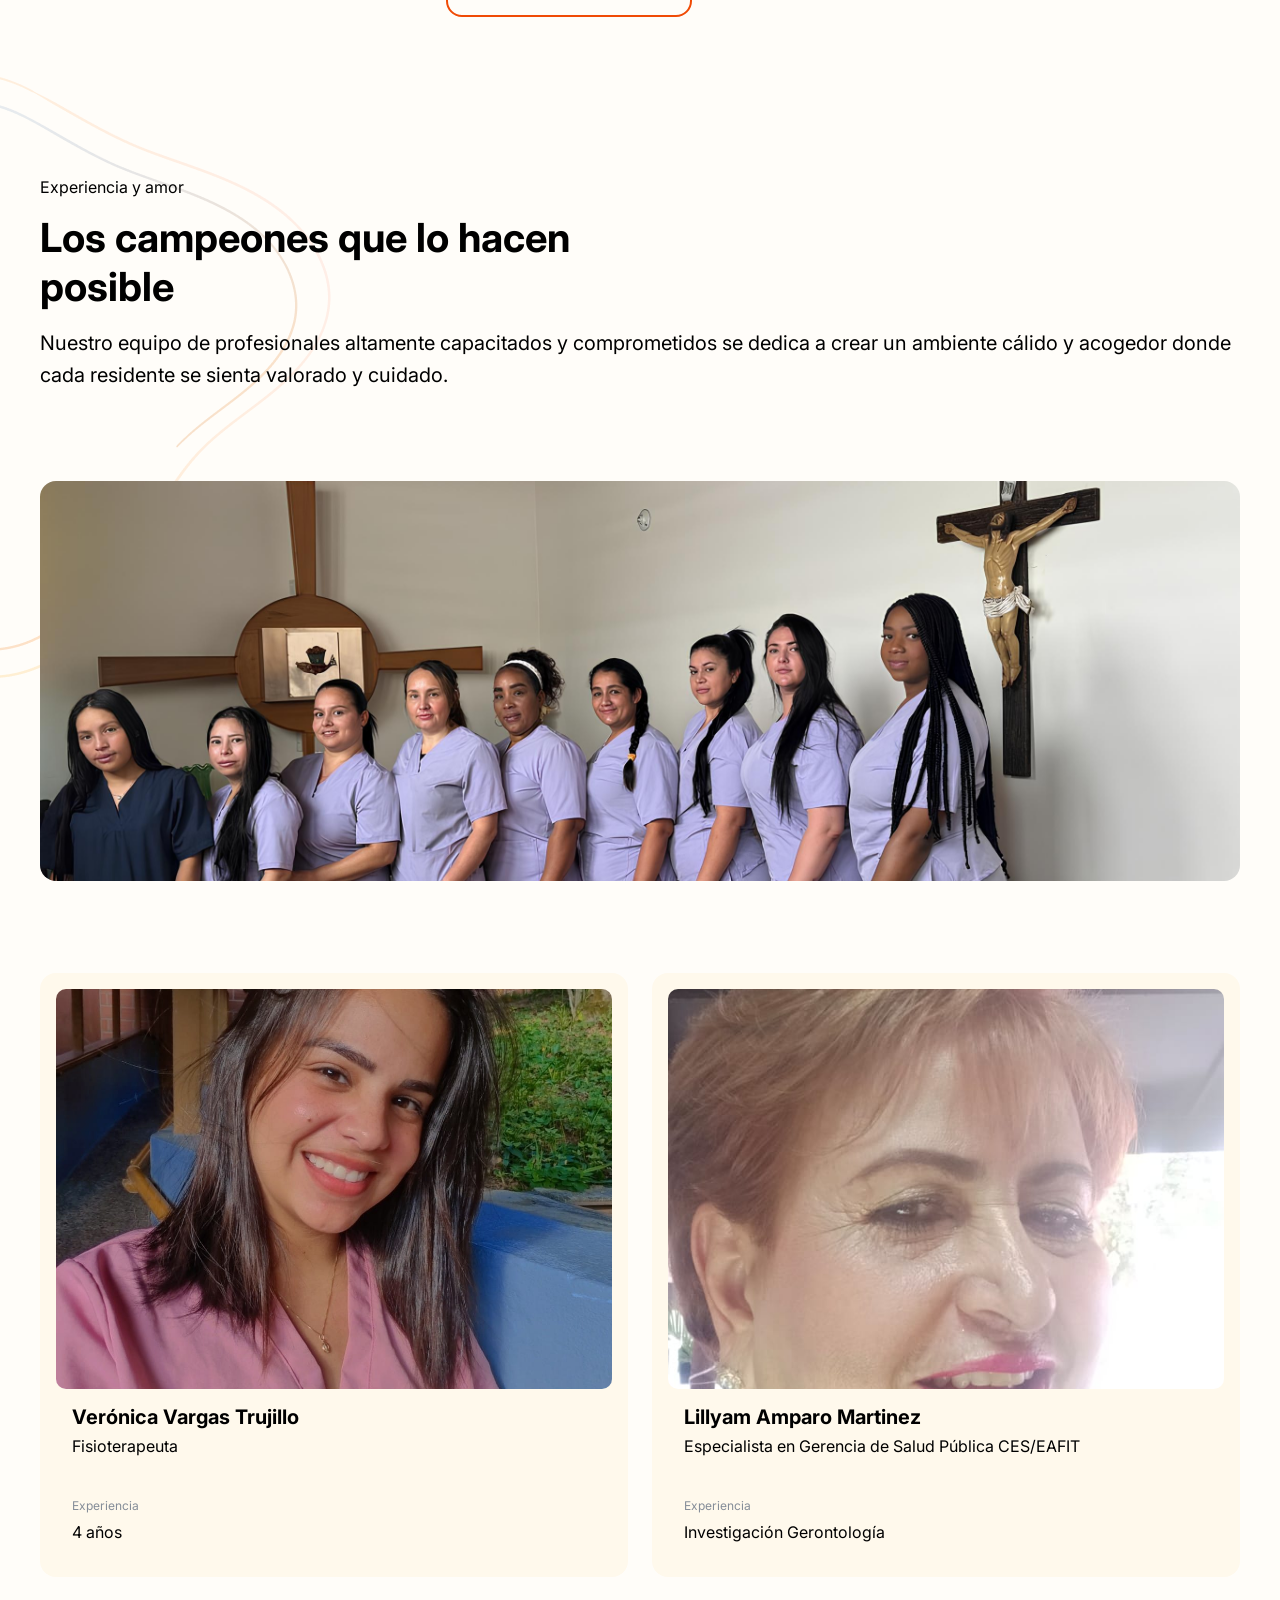
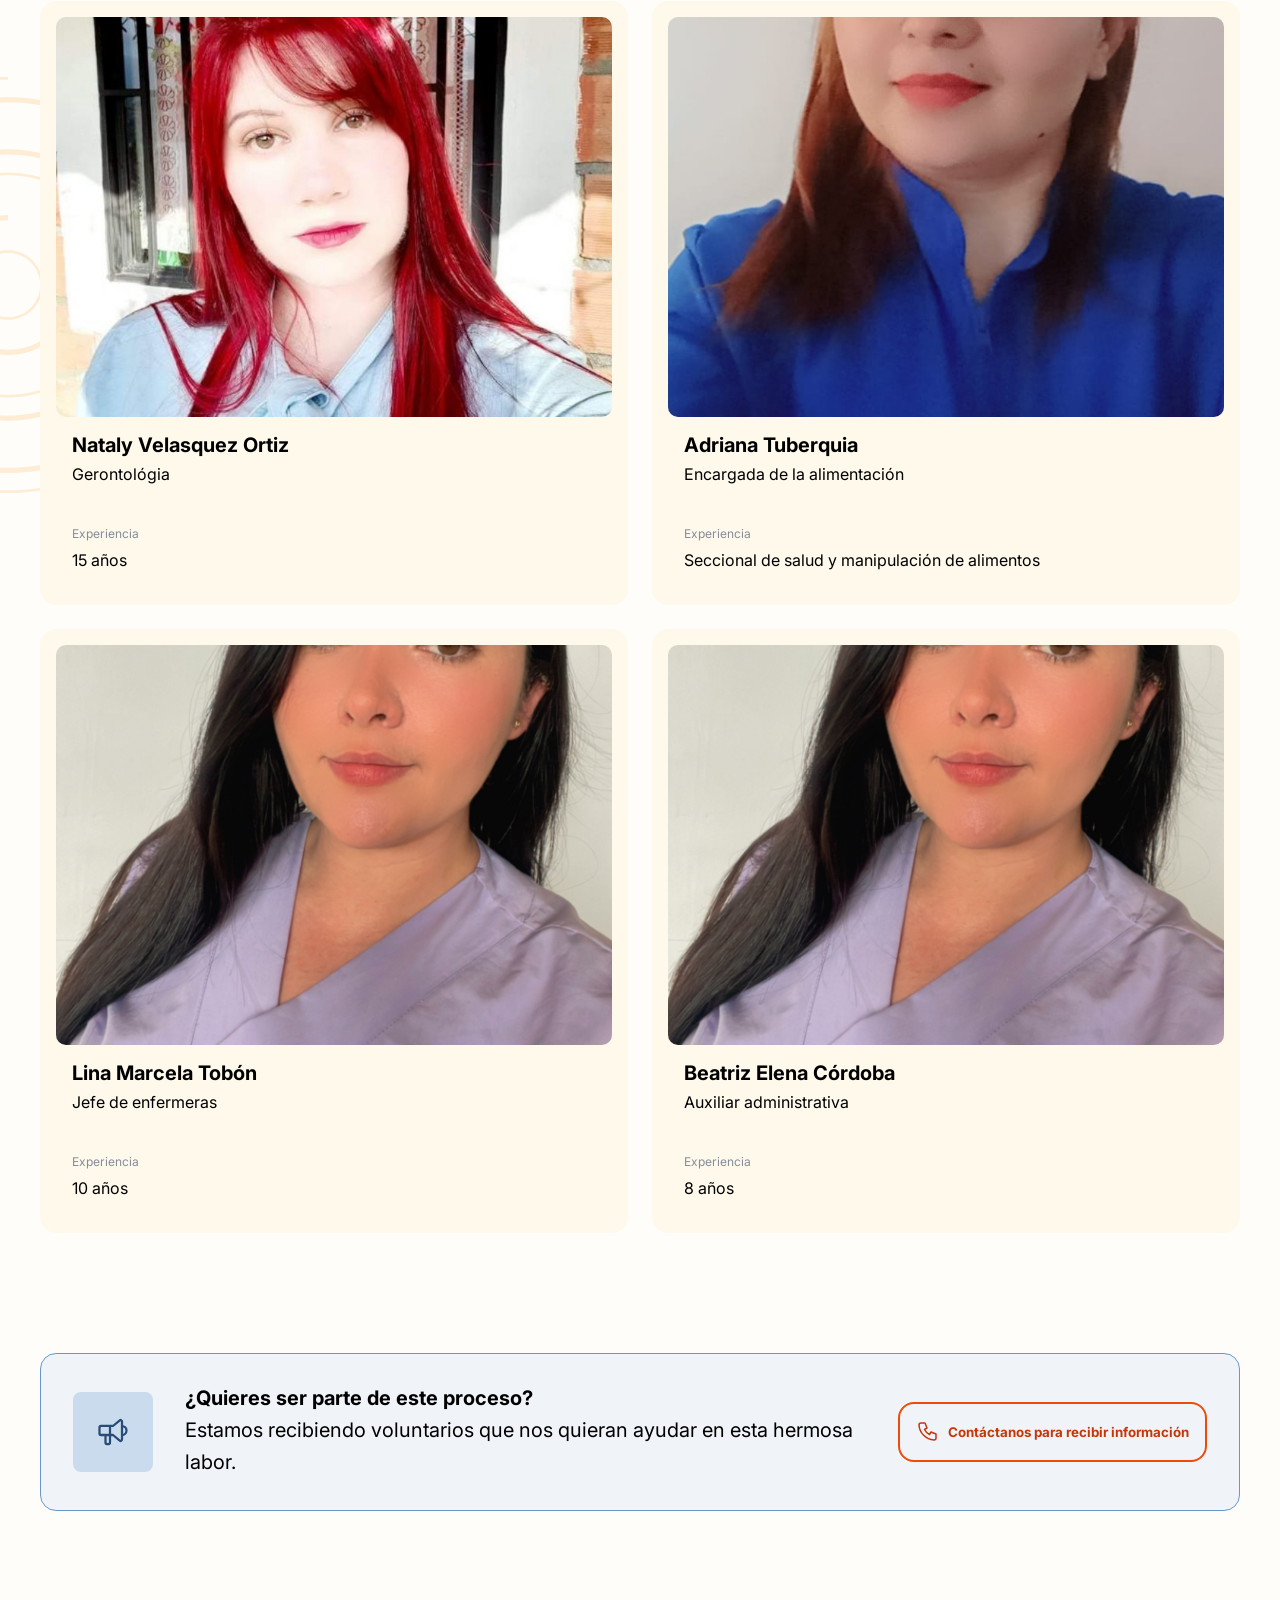
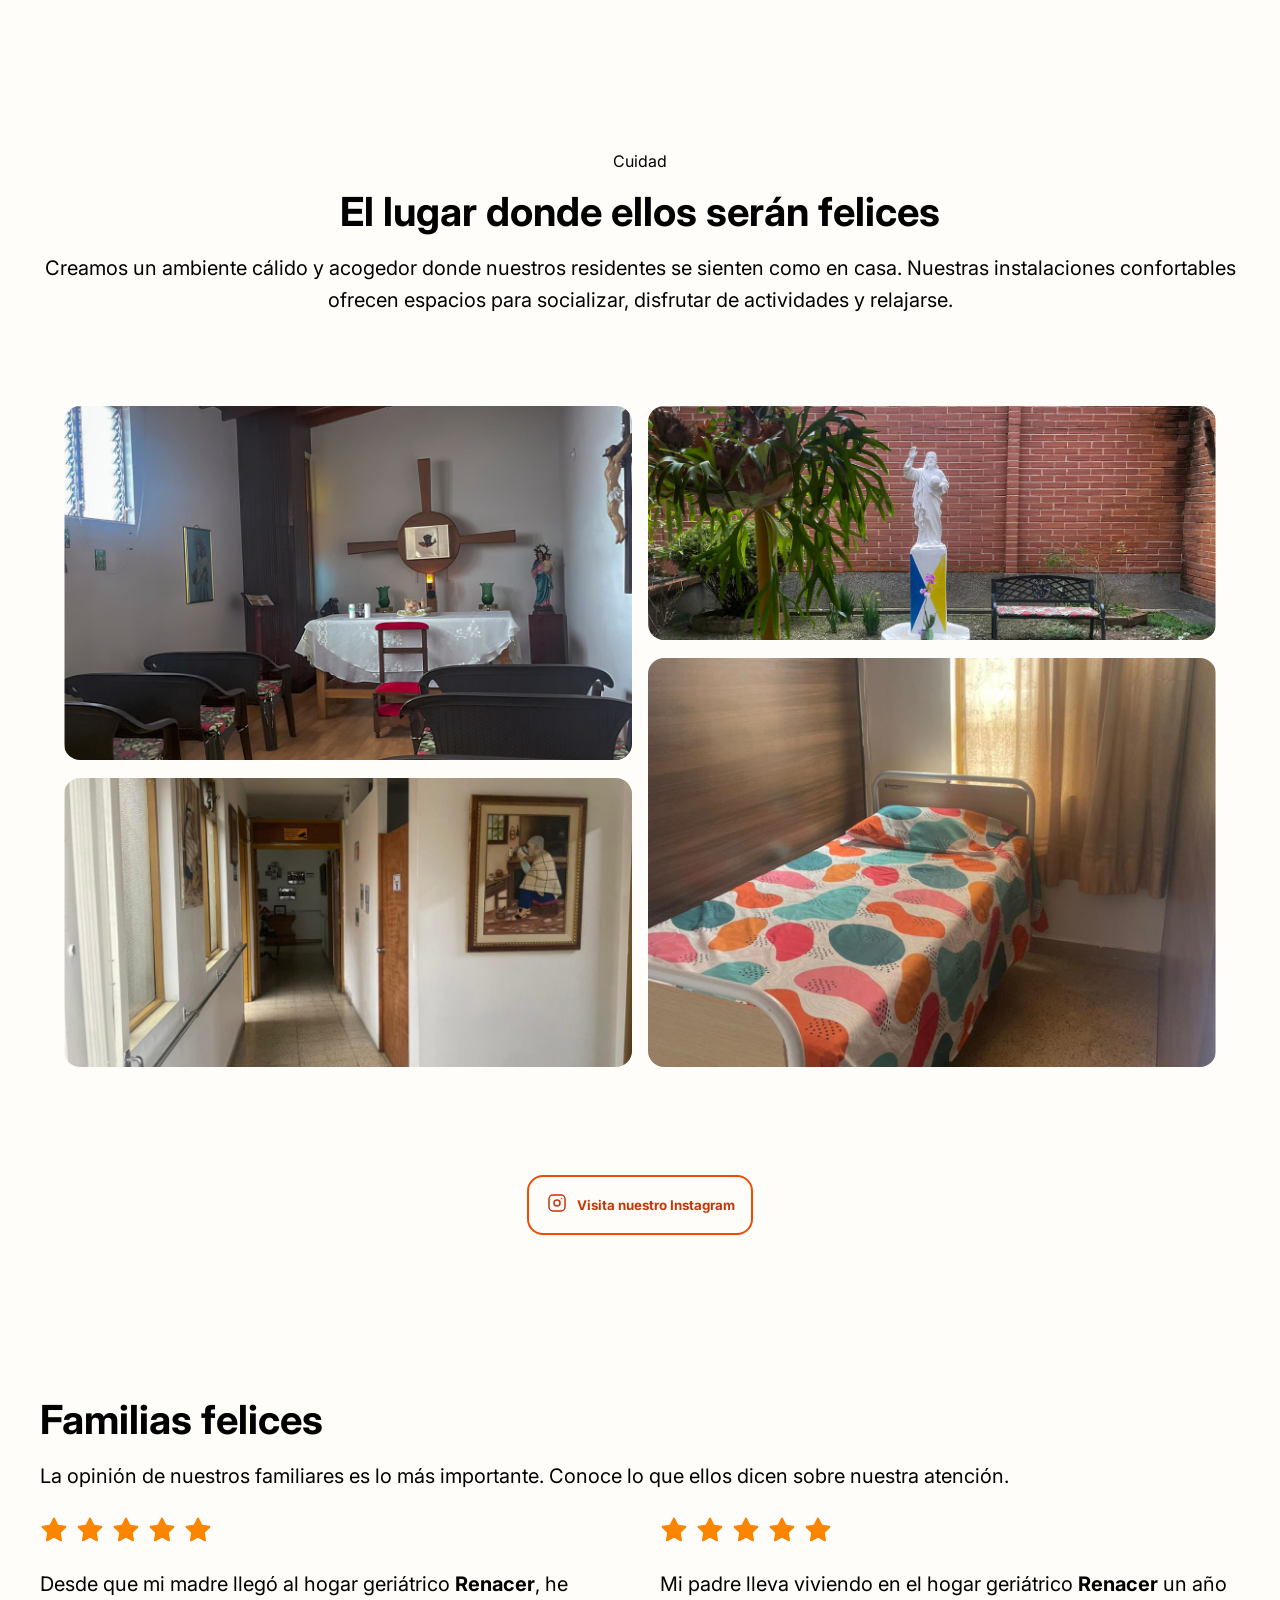
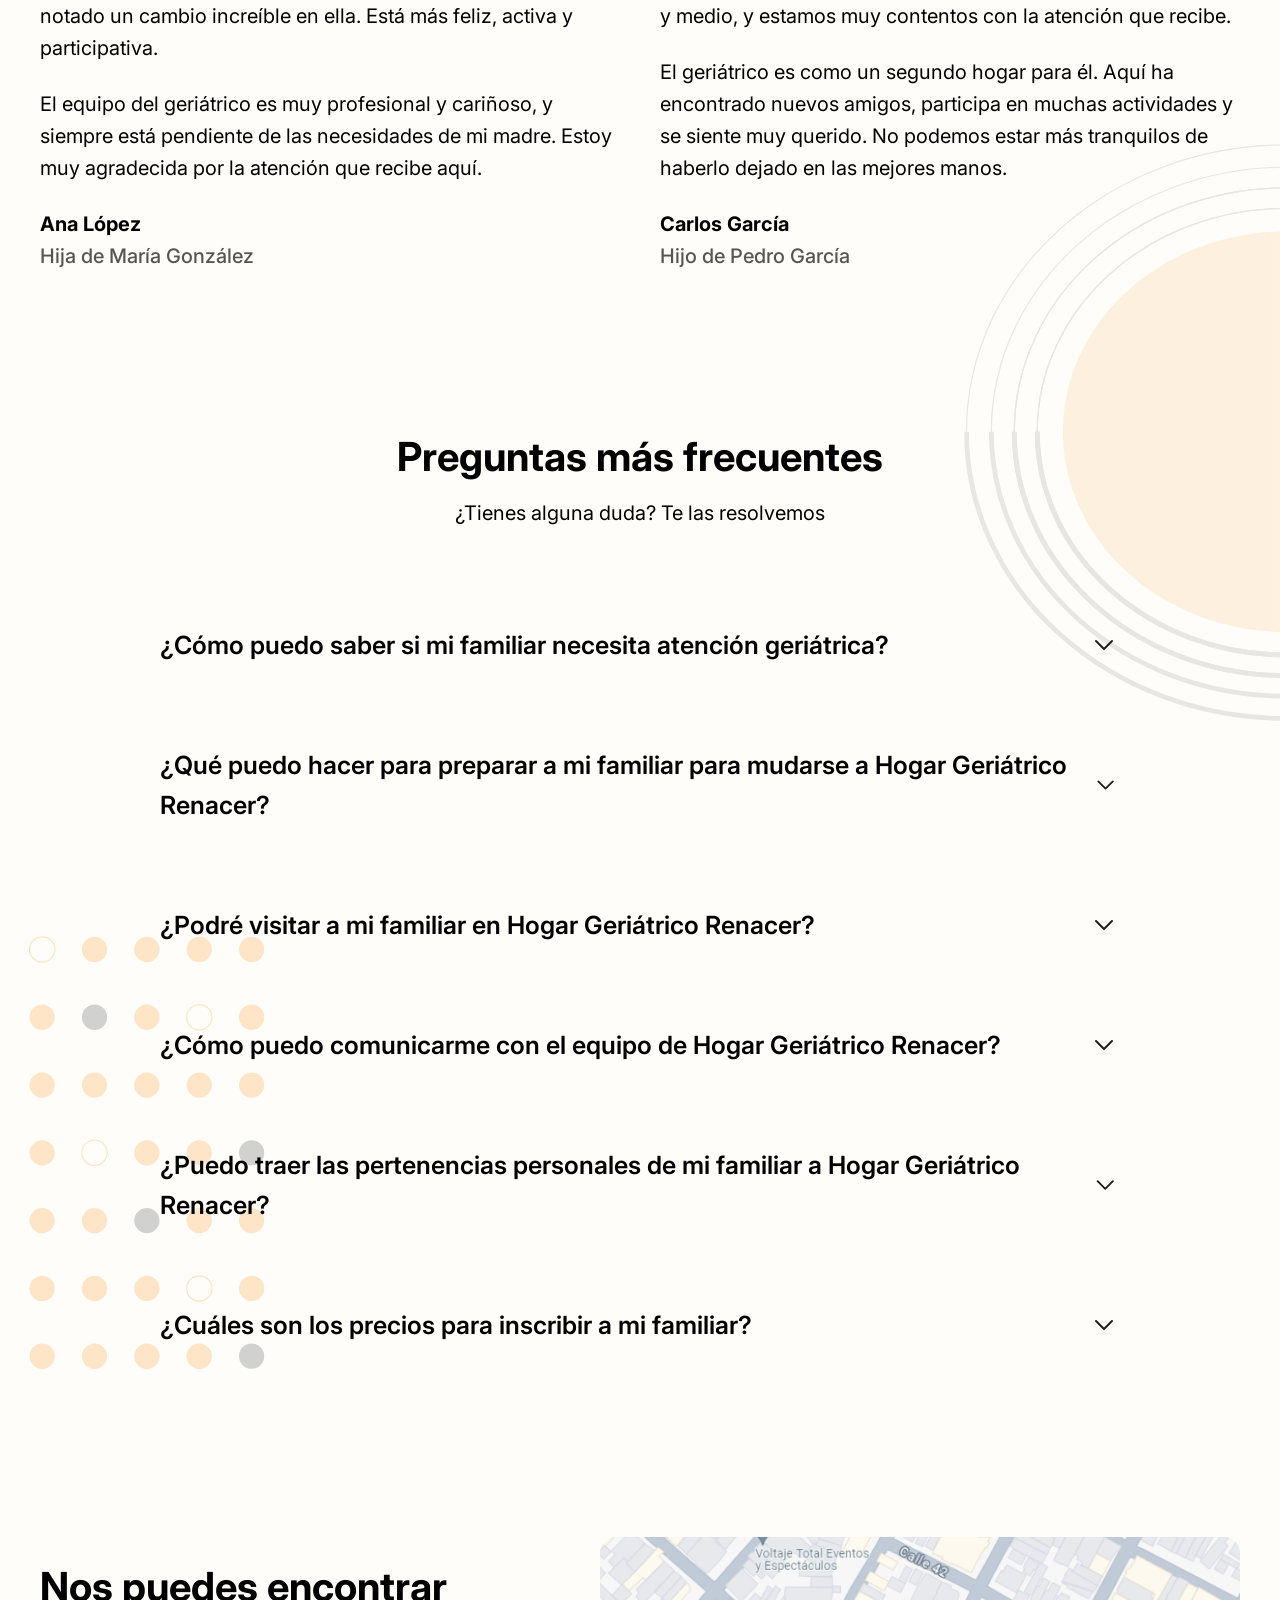
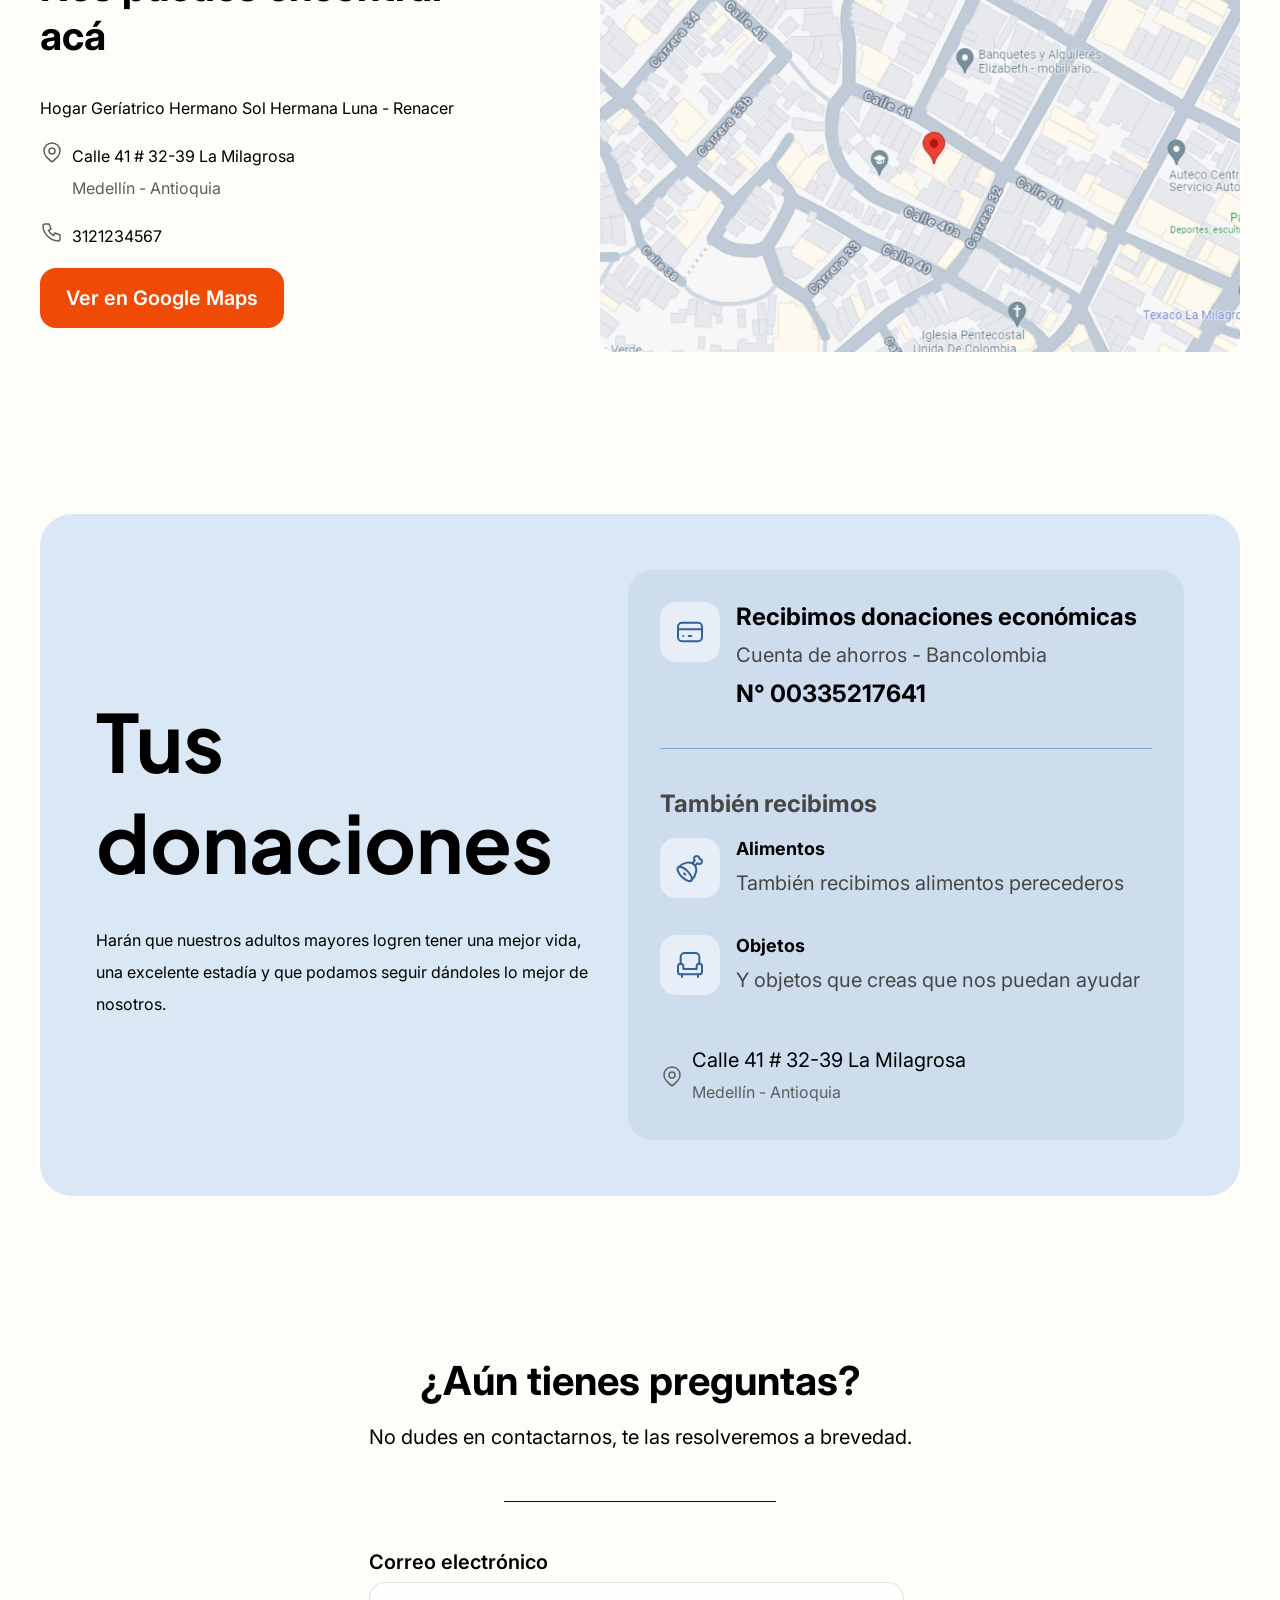
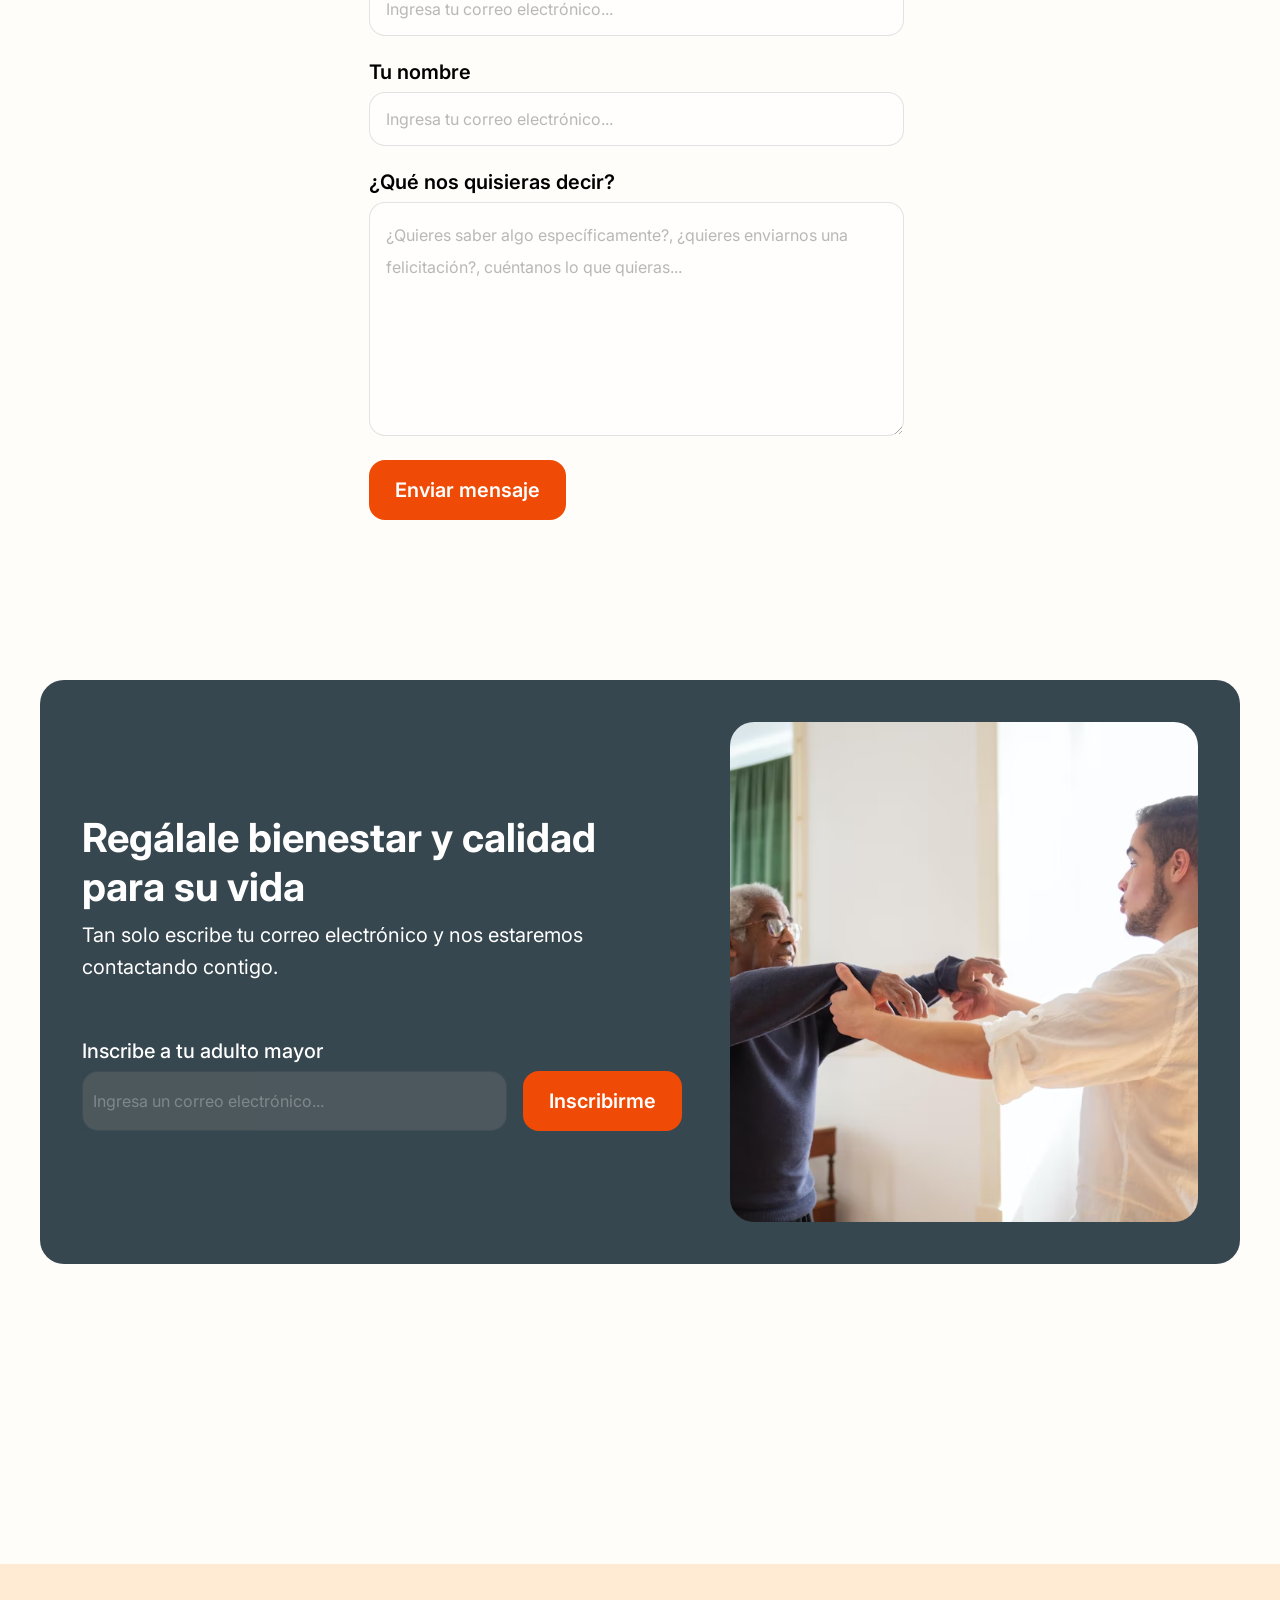
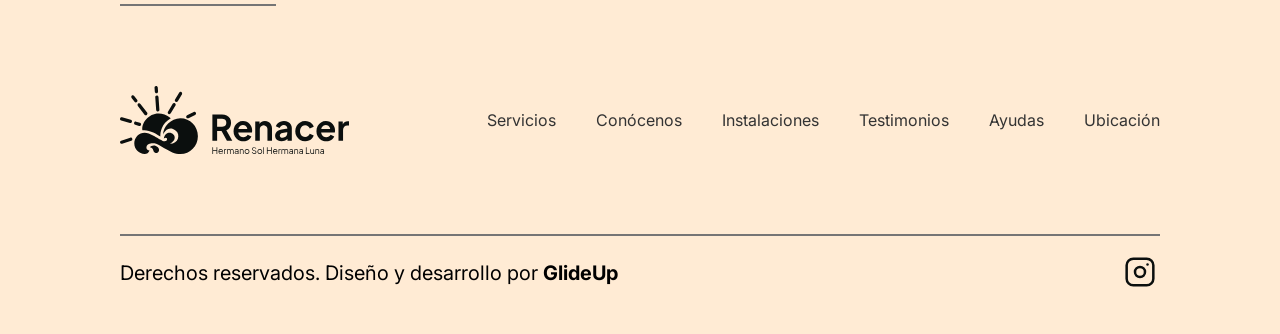
==== commit 42196a81: "Merge remote-tracking branch 'origin/main' into juan" ====
--- a/index.html
+++ b/index.html
@@ -795,7 +795,7 @@
                 <span class="span-rights"></span>
                 <div class="footer-row">
                     <div class="footer-rights">
-                        <p>Derechos reservados. Diseño y desarrollo por <strong>Glide Designs</strong></p>
+                        <p>Derechos reservados. Diseño y desarrollo por <strong>GlideUp</strong></p>
                         <a href="https://www.instagram.com" target="_blank">
                             <svg xmlns="http://www.w3.org/2000/svg" class="icon icon-tabler icon-tabler-brand-instagram"
                                 width="40" height="40" viewBox="0 0 24 24" stroke-width="1.5" stroke="#0B0F0E"
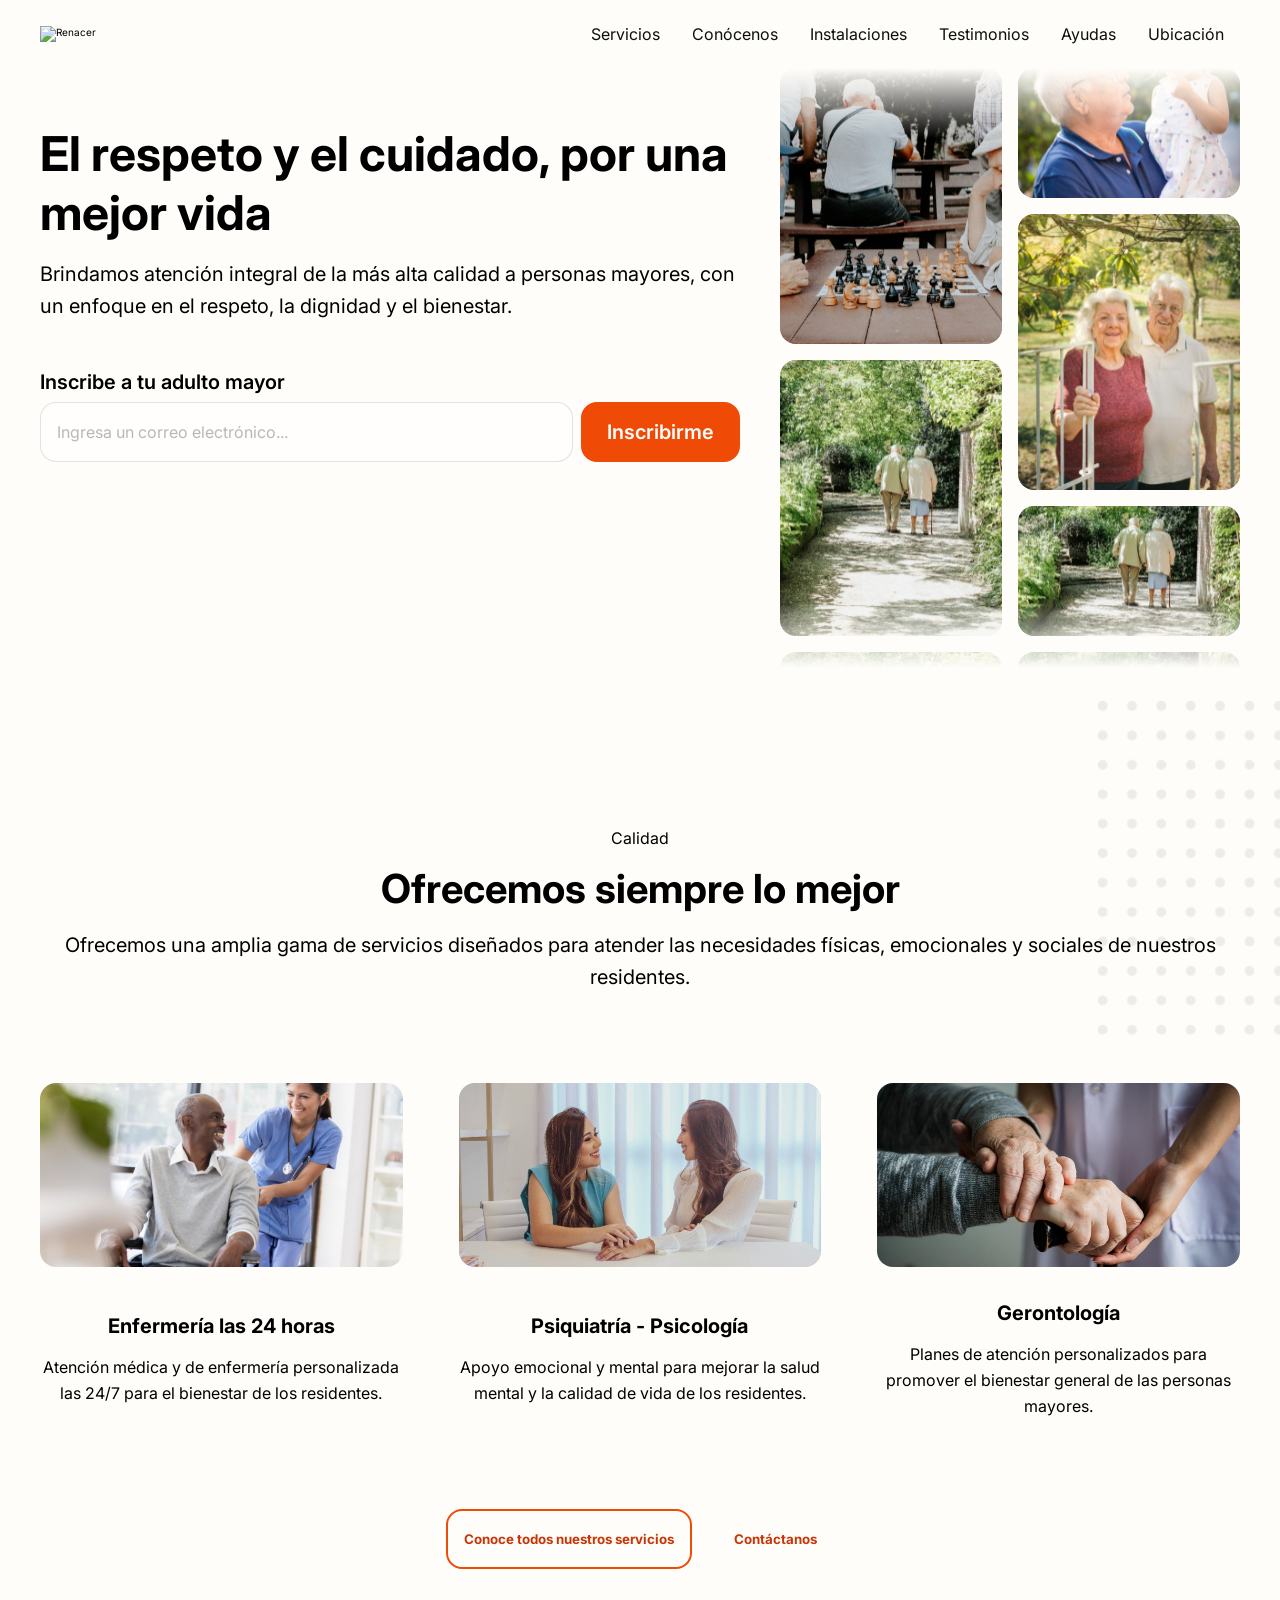
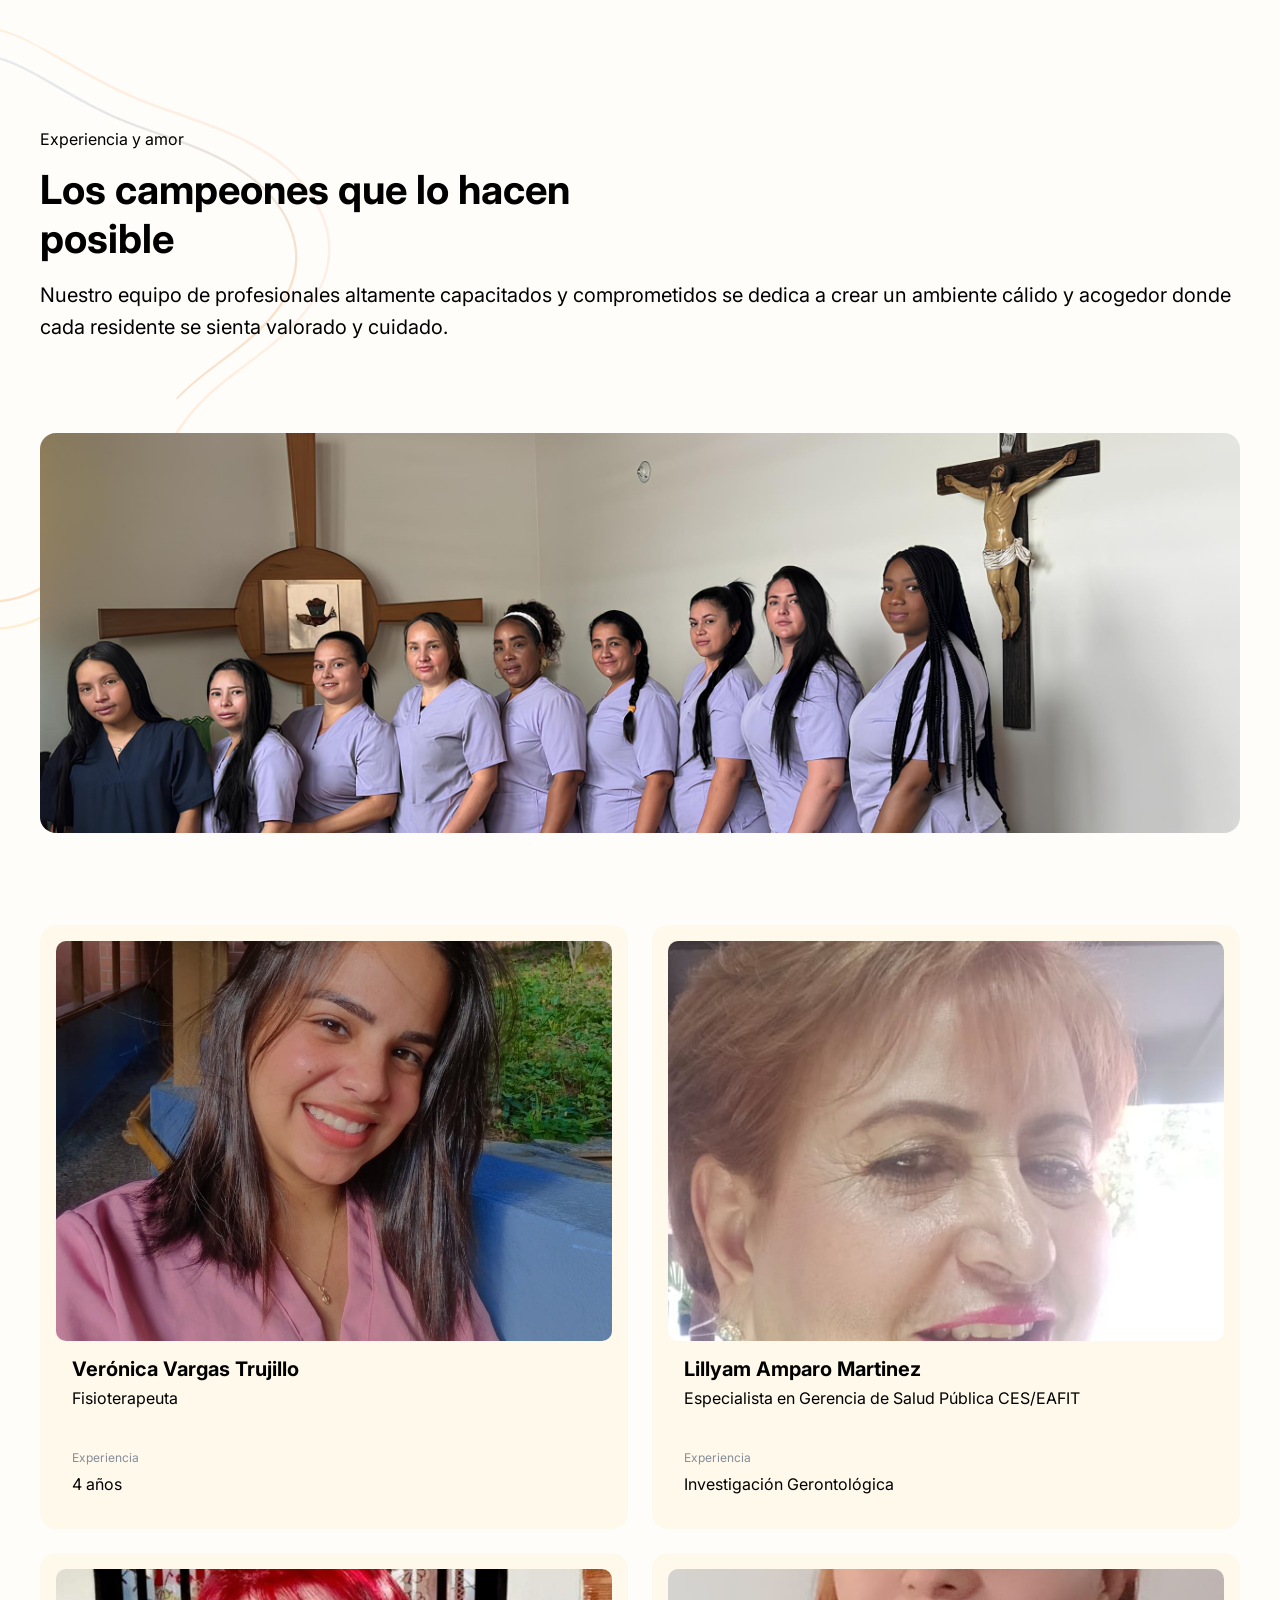
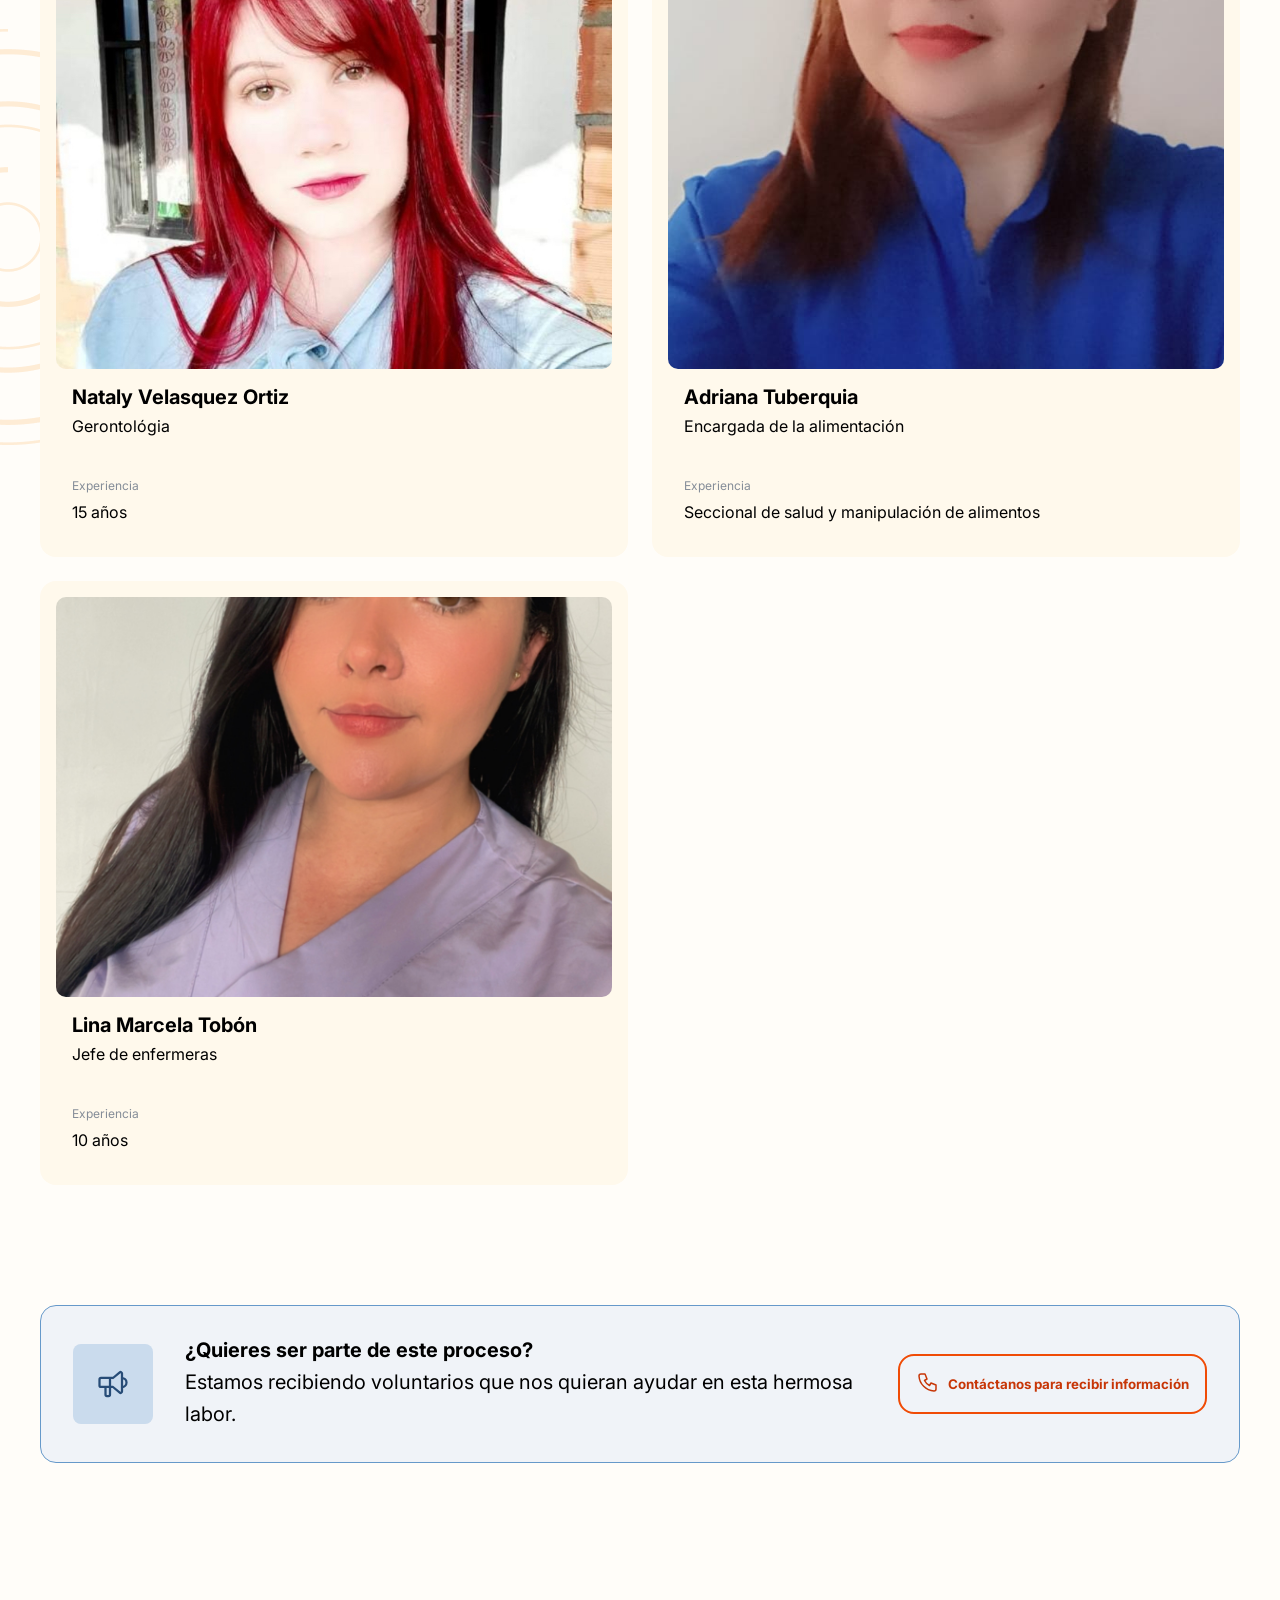
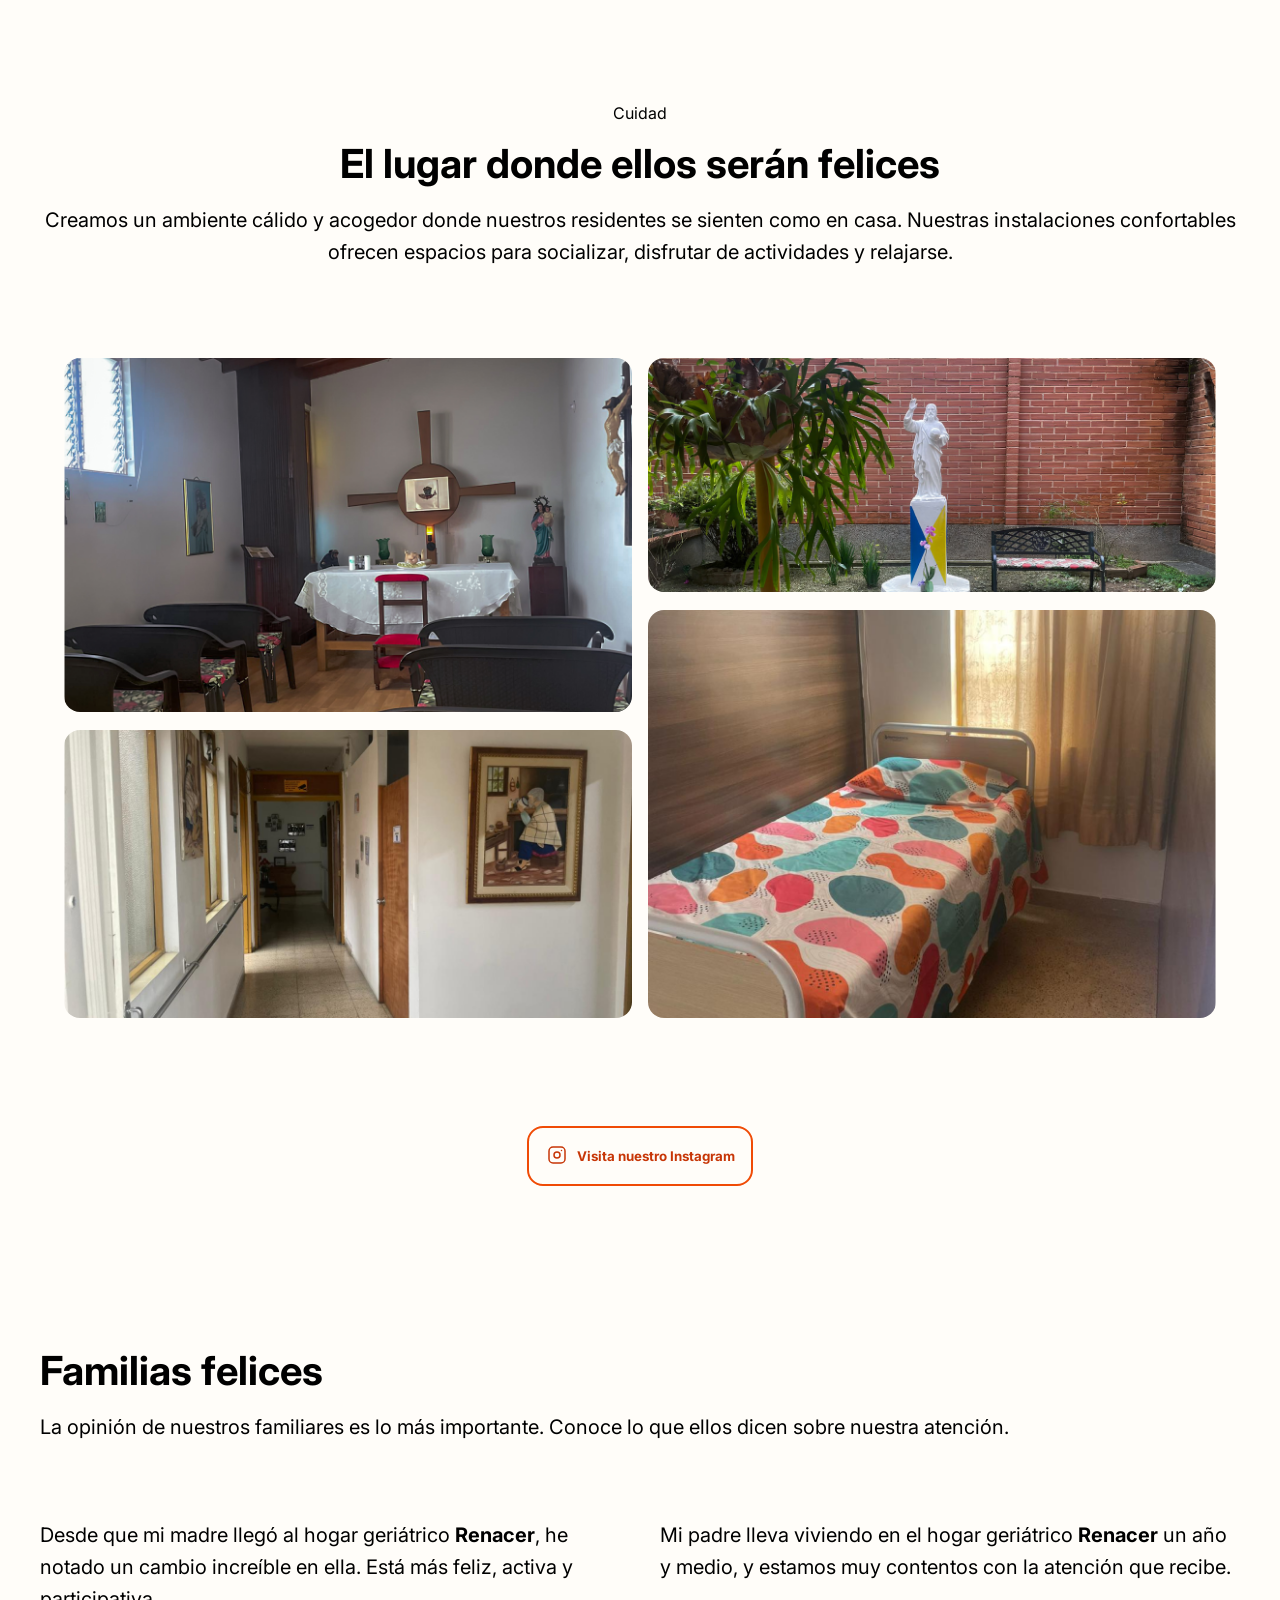
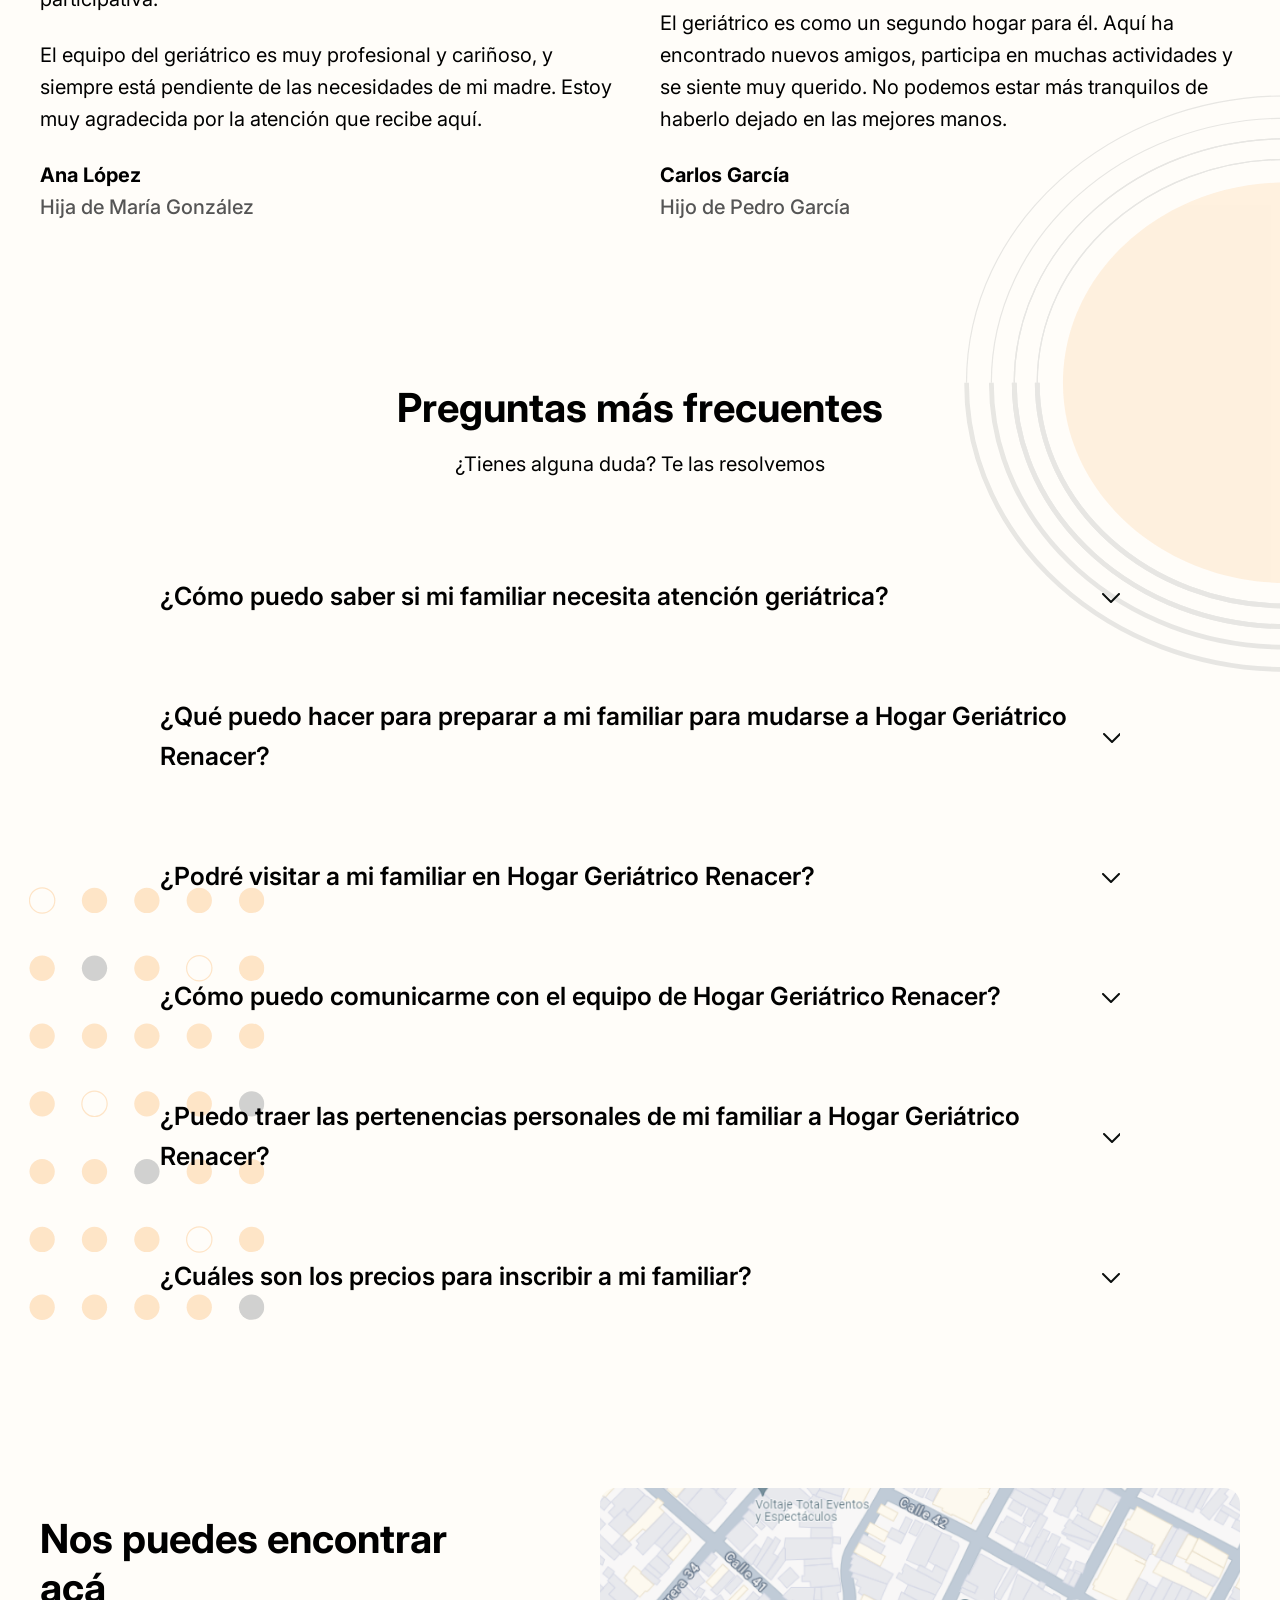
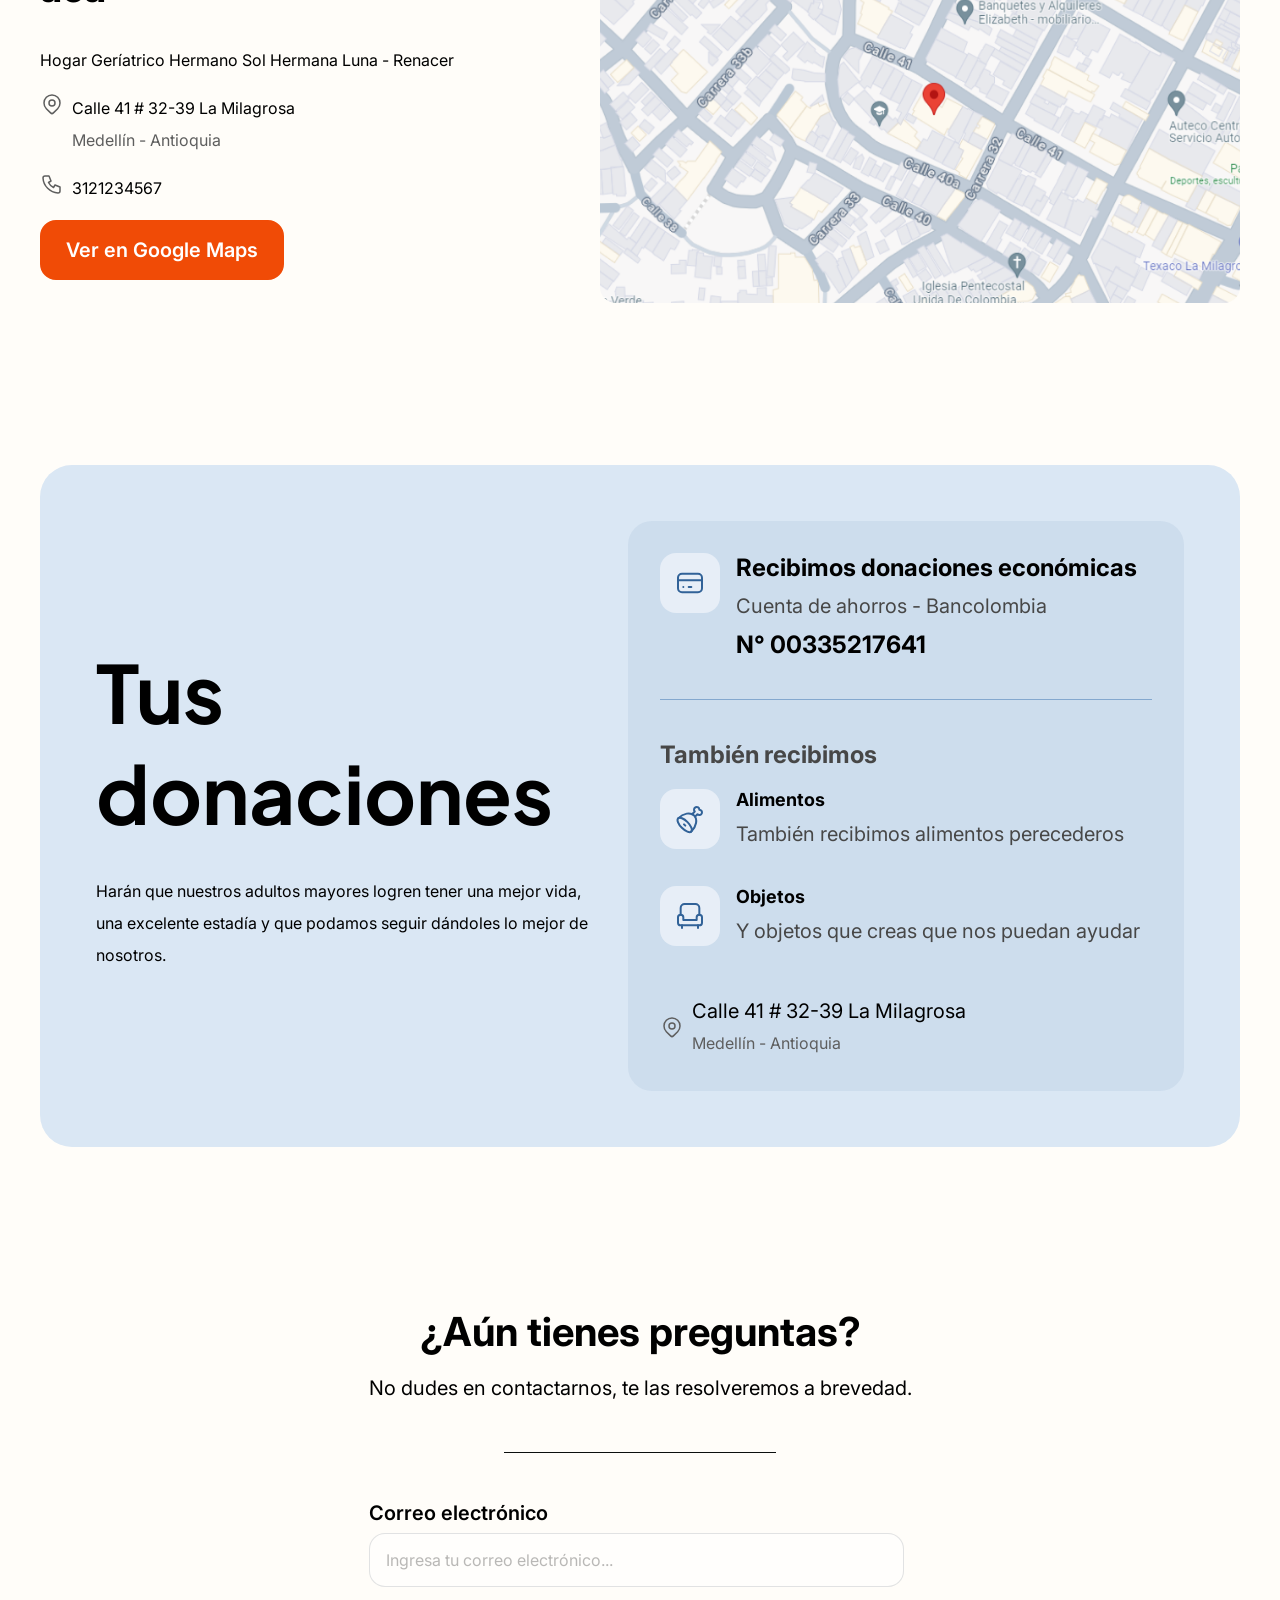
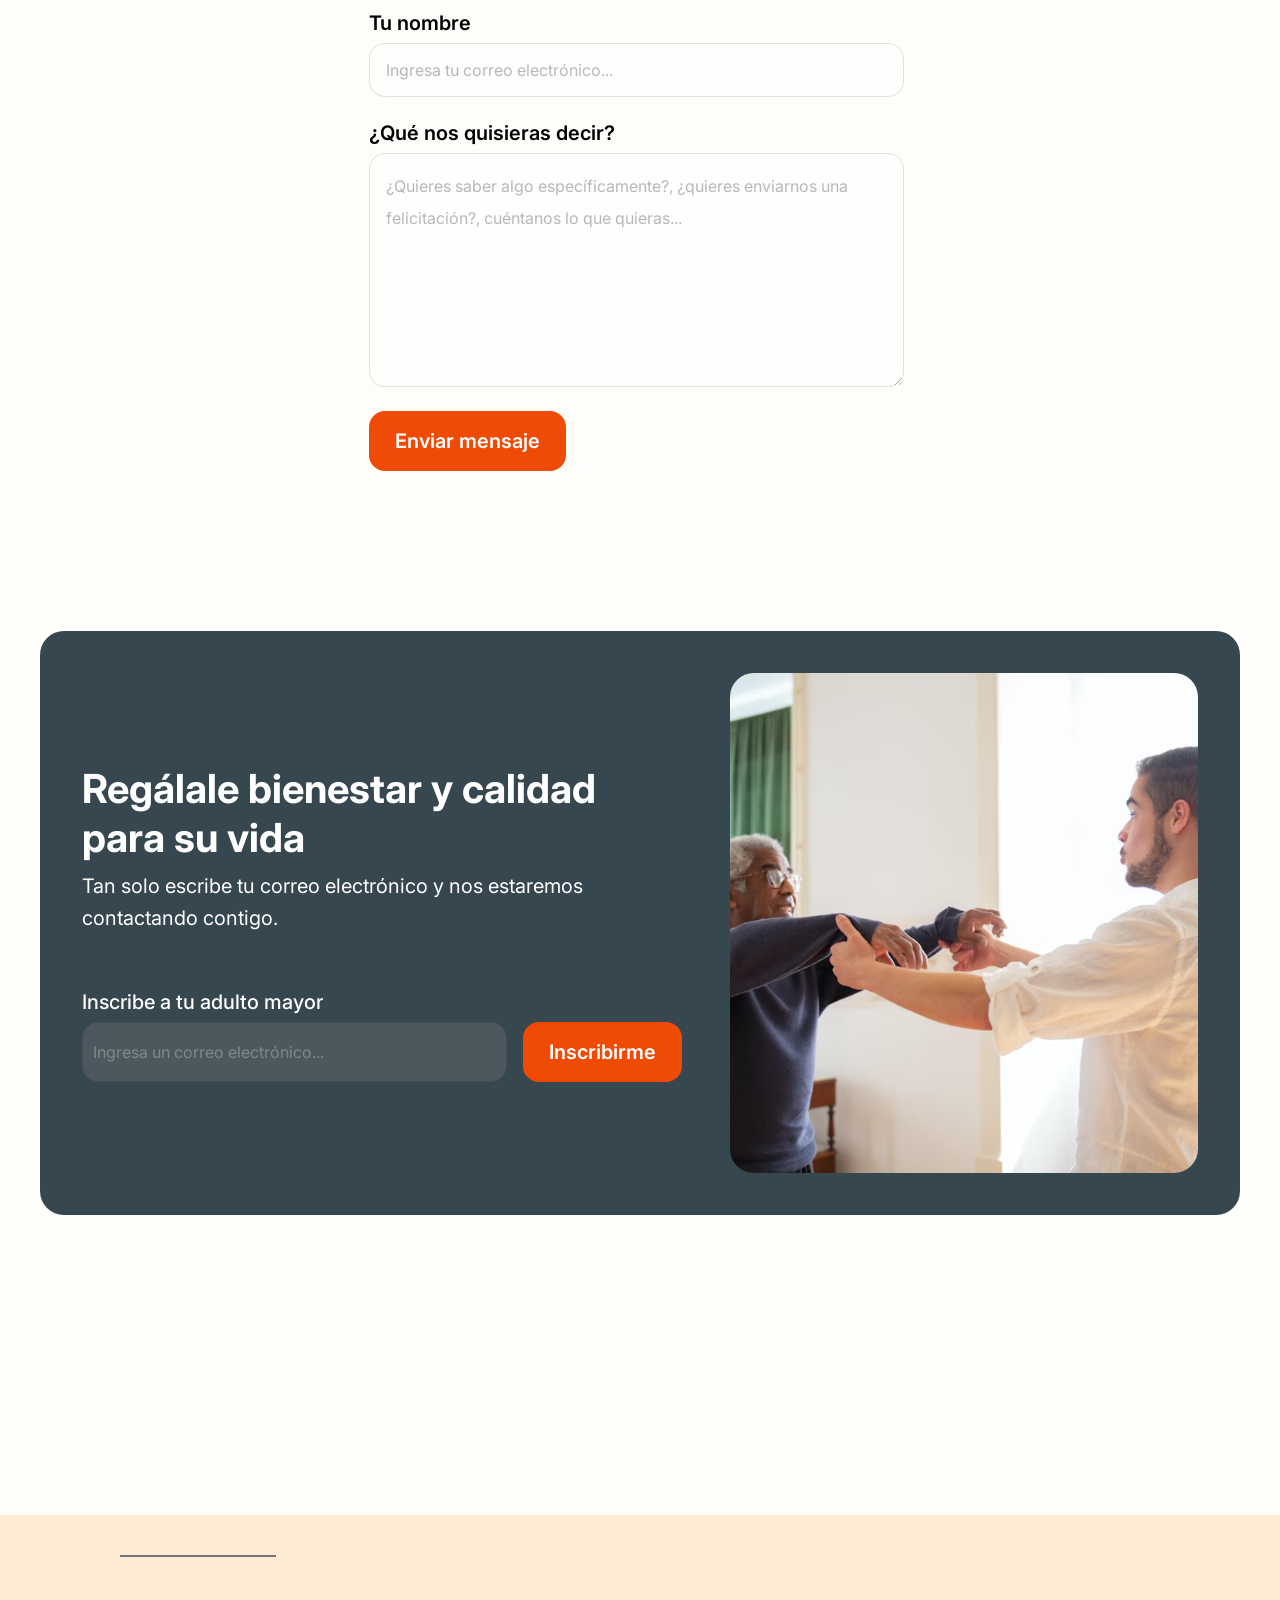
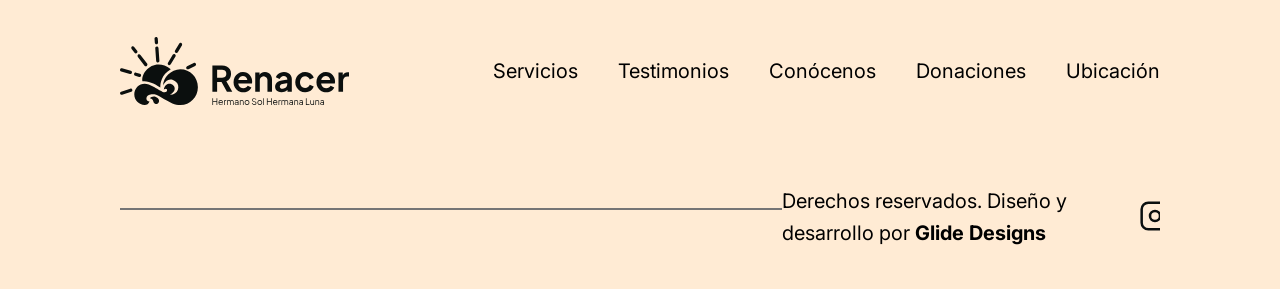
==== commit bca6e3c9: "Added and changed img and service description" ====
--- a/index.html
+++ b/index.html
@@ -12,7 +12,7 @@
 <body>
     <header>
         <div class="logo">
-            <img src="./assets/Logo-renacer.svg" alt="Renacer">
+            <img src="./assets/Logo Renacer.png" alt="Renacer">
         </div>
         <nav>
             <ul>
@@ -105,7 +105,7 @@
                     <!-- Segunda fila de servicios (oculta inicialmente) -->
                     <div class="service-item hidden-row">
                         <figure class="service-figure">
-                            <img src="./assets/imgService1.svg" alt="">
+                            <img src="./assets/imgService4.jpg" alt="">
                         </figure>
                         <div class="card-content flex-vertical">
                             <div class="flex-vertical">
@@ -116,7 +116,7 @@
                     </div>
                     <div class="service-item hidden-row">
                         <figure class="service-figure">
-                            <img src="./assets/imgService2.svg" alt="">
+                            <img src="./assets/imgService5.jpg" alt="">
                         </figure>
                         <div class="card-content flex-vertical">
                             <div class="flex-vertical">
@@ -127,7 +127,7 @@
                     </div>
                     <div class="service-item hidden-row">
                         <figure class="service-figure">
-                            <img src="./assets/imgService3.svg" alt="">
+                            <img src="./assets/imgService6.jpg" alt="">
                         </figure>
                         <div class="card-content flex-vertical">
                             <div class="flex-vertical">
@@ -138,34 +138,34 @@
                     </div>
                     <div class="service-item hidden-row">
                         <figure class="service-figure">
-                            <img src="./assets/imgService1.svg" alt="">
-                        </figure>
-                        <div class="card-content flex-vertical">
-                            <div class="flex-vertical">
-                                <h3>Rehabilitación física</h3>
-                                <p>Programas de rehabilitación para mejorar la movilidad y la independencia.</p>
+                            <img src="./assets/imgService7.jpg" alt="">
+                        </figure>
+                        <div class="card-content flex-vertical">
+                            <div class="flex-vertical">
+                                <h3>Acompañamiento espiritual</h3>
+                                <p>Mantenemos popr supuesto el vinculo espiritual y dichas prácticas, respetando claramente a cada uno de nuestros residentes.</p>
                             </div>
                         </div>
                     </div>
                     <div class="service-item hidden-row">
                         <figure class="service-figure">
-                            <img src="./assets/imgService2.svg" alt="">
-                        </figure>
-                        <div class="card-content flex-vertical">
-                            <div class="flex-vertical">
-                                <h3>Actividades recreativas</h3>
-                                <p>Actividades diseñadas para el entretenimiento y la socialización.</p>
+                            <img src="./assets/imgService8.jpg" alt="">
+                        </figure>
+                        <div class="card-content flex-vertical">
+                            <div class="flex-vertical">
+                                <h3>Valoración médico general</h3>
+                                <p>Contamos con personal altamente capacitado y certificado para entregar la mejor calidad en nuestros servicios.</p>
                             </div>
                         </div>
                     </div>
                     <div class="service-item hidden-row">
                         <figure class="service-figure">
-                            <img src="./assets/imgService3.svg" alt="">
-                        </figure>
-                        <div class="card-content flex-vertical">
-                            <div class="flex-vertical">
-                                <h3>Nutrición balanceada</h3>
-                                <p>Comidas preparadas para satisfacer las necesidades dietéticas de cada residente.</p>
+                            <img src="./assets/imgService9.jpg" alt="">
+                        </figure>
+                        <div class="card-content flex-vertical">
+                            <div class="flex-vertical">
+                                <h3>Recuperación post-operatorio</h3>
+                                <p>Atendemos los cuidados necesarios y requeridos incluso en las situaciones médicas mas complejas.</p>
                             </div>
                         </div>
                     </div>
@@ -218,7 +218,7 @@
                             </div>
                             <div class="flex-vertical">
                                 <p><span>Experiencia</span></p>
-                                <p>Investigación Gerontología</p>
+                                <p>Investigación Gerontológica</p>
                             </div>
                         </div>
                     </div>
@@ -263,19 +263,7 @@
                             </div>
                         </div>
                     </div>
-                    <div class="card-container flex-horizontal">
-                        <img src="./assets/lina-marcela-tobon.jpg" alt="Empleado geriátrico">
-                        <div class="card-content flex-vertical">
-                            <div class="flex-vertical">
-                                <h3>Beatriz Elena Córdoba</h3>
-                                <p>Auxiliar administrativa</p>
-                            </div>
-                            <div class="flex-vertical">
-                                <p><span>Experiencia</span></p>
-                                <p>8 años</p>
-                            </div>
-                        </div>
-                    </div>
+
                 </div>
             </div>
             <div class="volunteers-container flex-horizontal">
@@ -453,13 +441,7 @@
                 <div class="faq-container">
                     <div class="faq-item">
                         <button class="faq-question">¿Cómo puedo saber si mi familiar necesita atención geriátrica?
-                            <svg xmlns="http://www.w3.org/2000/svg"
-                                class="faq-toggle icon icon-tabler icon-tabler-chevron-down" width="32" height="32"
-                                viewBox="0 0 24 24" stroke-width="1.5" stroke="#1e1e1e" fill="none"
-                                stroke-linecap="round" stroke-linejoin="round">
-                                <path stroke="none" d="M0 0h24v24H0z" fill="none" />
-                                <path d="M6 9l6 6l6 -6" />
-                            </svg></button>
+                            <span class="faq-toggle"><img src="assets/faqtoogle.svg" alt="toggle icon"></span></button>
                         <div class="faq-answer">
                             <p>Algunas señales de que su familiar podría necesitar atención geriátrica incluyen:<br><br>
                                 1. Dificultades para realizar actividades cotidianas como vestirse, bañarse o comer.<br>
@@ -477,13 +459,8 @@
                     </div>
                     <div class="faq-item">
                         <button class="faq-question">¿Qué puedo hacer para preparar a mi familiar para mudarse a Hogar
-                            Geriátrico Renacer? <svg xmlns="http://www.w3.org/2000/svg"
-                                class="faq-toggle icon icon-tabler icon-tabler-chevron-down" width="32" height="32"
-                                viewBox="0 0 24 24" stroke-width="1.5" stroke="#1e1e1e" fill="none"
-                                stroke-linecap="round" stroke-linejoin="round">
-                                <path stroke="none" d="M0 0h24v24H0z" fill="none" />
-                                <path d="M6 9l6 6l6 -6" />
-                            </svg></button>
+                            Geriátrico Renacer? <span class="faq-toggle"><img alt="toggle icon"
+                                    src="assets/faqtoogle.svg"></span></button>
                         <div class="faq-answer">
                             <p>Es importante involucrar a su familiar en el proceso de decisión y mudanza tanto como sea
                                 posible.
@@ -495,14 +472,8 @@
                         </div>
                     </div>
                     <div class="faq-item">
-                        <button class="faq-question">¿Podré visitar a mi familiar en Hogar Geriátrico Renacer? <svg
-                                xmlns="http://www.w3.org/2000/svg"
-                                class="faq-toggle icon icon-tabler icon-tabler-chevron-down" width="32" height="32"
-                                viewBox="0 0 24 24" stroke-width="1.5" stroke="#1e1e1e" fill="none"
-                                stroke-linecap="round" stroke-linejoin="round">
-                                <path stroke="none" d="M0 0h24v24H0z" fill="none" />
-                                <path d="M6 9l6 6l6 -6" />
-                            </svg></button>
+                        <button class="faq-question">¿Podré visitar a mi familiar en Hogar Geriátrico Renacer? <span
+                                class="faq-toggle"><img src="assets/faqtoogle.svg" alt="toggle icon"></span></button>
                         <div class="faq-answer">
                             <p>Sí, por supuesto. Animamos a las familias a visitar a sus seres queridos con regularidad.
                                 Tenemos horarios de visita flexibles para adaptarse a su horario. También contamos con
@@ -512,13 +483,7 @@
                     </div>
                     <div class="faq-item">
                         <button class="faq-question">¿Cómo puedo comunicarme con el equipo de Hogar Geriátrico Renacer?
-                            <svg xmlns="http://www.w3.org/2000/svg"
-                                class="faq-toggle icon icon-tabler icon-tabler-chevron-down" width="32" height="32"
-                                viewBox="0 0 24 24" stroke-width="1.5" stroke="#1e1e1e" fill="none"
-                                stroke-linecap="round" stroke-linejoin="round">
-                                <path stroke="none" d="M0 0h24v24H0z" fill="none" />
-                                <path d="M6 9l6 6l6 -6" />
-                            </svg></button>
+                            <span class="faq-toggle"><img src="assets/faqtoogle.svg" alt="toggle icon"></span></button>
                         <div class="faq-answer">
                             <p>
                                 Puede comunicarse con nosotros por teléfono, correo electrónico o visitando nuestras
@@ -530,13 +495,8 @@
                     </div>
                     <div class="faq-item">
                         <button class="faq-question">¿Puedo traer las pertenencias personales de mi familiar a Hogar
-                            Geriátrico Renacer? <svg xmlns="http://www.w3.org/2000/svg"
-                                class="faq-toggle icon icon-tabler icon-tabler-chevron-down" width="32" height="32"
-                                viewBox="0 0 24 24" stroke-width="1.5" stroke="#1e1e1e" fill="none"
-                                stroke-linecap="round" stroke-linejoin="round">
-                                <path stroke="none" d="M0 0h24v24H0z" fill="none" />
-                                <path d="M6 9l6 6l6 -6" />
-                            </svg></button>
+                            Geriátrico Renacer? <span class="faq-toggle"><img src="assets/faqtoogle.svg"
+                                    alt="toggle icon"></span></button>
                         <div class="faq-answer">
                             <p>
                                 Sí, puede traer las pertenencias personales de su familiar a Hogar Geriátrico Renacer.
@@ -548,14 +508,8 @@
                         </div>
                     </div>
                     <div class="faq-item">
-                        <button class="faq-question">¿Cuáles son los precios para inscribir a mi familiar?<svg
-                                xmlns="http://www.w3.org/2000/svg"
-                                class="faq-toggle icon icon-tabler icon-tabler-chevron-down" width="32" height="32"
-                                viewBox="0 0 24 24" stroke-width="1.5" stroke="#1e1e1e" fill="none"
-                                stroke-linecap="round" stroke-linejoin="round">
-                                <path stroke="none" d="M0 0h24v24H0z" fill="none" />
-                                <path d="M6 9l6 6l6 -6" />
-                            </svg></button>
+                        <button class="faq-question">¿Cuáles son los precios para inscribir a mi familiar? <span
+                                class="faq-toggle"><img src="assets/faqtoogle.svg" alt="toggle icon"></span></button>
                         <div class="faq-answer">
                             <p>
                                 Primero nos encantaría poder conocer a tu familiar al igual que a ti. Te sugerimos
@@ -725,7 +679,7 @@
                     <h2>¿Aún tienes preguntas?</h2>
                     <p>No dudes en contactarnos, te las resolveremos a brevedad.</p>
                 </div>
-
+                
                 <span class="contact-span"></span>
                 <form class="contact-form flex-vertical">
                     <div class="input-container">
@@ -780,34 +734,40 @@
                         <img src="assets/footerLogo.svg" alt="Renacer Logo">
                         <div class="footer-nav">
                             <ul>
-                                <li><a href="#services">Servicios</a></li>
-                                <li><a href="#aboutus">Conócenos</a></li>
-                                <li><a href="#facilities">Instalaciones</a></li>
-                                <li><a href="#testimonials">Testimonios</a></li>
-                                <li><a href="#faq">Ayudas</a></li>
-                                <li><a href="#location">Ubicación</a></li>
+                                <li>
+                                    <p href="#servicios">Servicios</p>
+                                </li>
+                                <li>
+                                    <p href="#testimonios">Testimonios</p>
+                                </li>
+                                <li>
+                                    <p href="#conocenos">Conócenos</p>
+                                </li>
+                                <li>
+                                    <p href="#donaciones">Donaciones</p>
+                                </li>
+                                <li>
+                                    <p href="#ubicacion">Ubicación</p>
+                                </li>
                             </ul>
                         </div>
                     </div>
                 </div>
             </div>
-            <div>
-                <span class="span-rights"></span>
-                <div class="footer-row">
-                    <div class="footer-rights">
-                        <p>Derechos reservados. Diseño y desarrollo por <strong>GlideUp</strong></p>
-                        <a href="https://www.instagram.com" target="_blank">
-                            <svg xmlns="http://www.w3.org/2000/svg" class="icon icon-tabler icon-tabler-brand-instagram"
-                                width="40" height="40" viewBox="0 0 24 24" stroke-width="1.5" stroke="#0B0F0E"
-                                fill="none" stroke-linecap="round" stroke-linejoin="round">
-                                <path stroke="none" d="M0 0h24v24H0z" fill="none" />
-                                <path
-                                    d="M4 4m0 4a4 4 0 0 1 4 -4h8a4 4 0 0 1 4 4v8a4 4 0 0 1 -4 4h-8a4 4 0 0 1 -4 -4z" />
-                                <path d="M12 12m-3 0a3 3 0 1 0 6 0a3 3 0 1 0 -6 0" />
-                                <path d="M16.5 7.5l0 .01" />
-                            </svg>
-                        </a>
-                    </div>
+            <div class="footer-row">
+                <div class="footer-rights">
+                    <span class="span-rights"></span>
+                    <p>Derechos reservados. Diseño y desarrollo por <strong>Glide Designs</strong></p>
+                    <a href="https://www.instagram.com" target="_blank">
+                        <svg xmlns="http://www.w3.org/2000/svg" class="icon icon-tabler icon-tabler-brand-instagram"
+                            width="40" height="40" viewBox="0 0 24 24" stroke-width="1.5" stroke="#0B0F0E" fill="none"
+                            stroke-linecap="round" stroke-linejoin="round">
+                            <path stroke="none" d="M0 0h24v24H0z" fill="none" />
+                            <path d="M4 4m0 4a4 4 0 0 1 4 -4h8a4 4 0 0 1 4 4v8a4 4 0 0 1 -4 4h-8a4 4 0 0 1 -4 -4z" />
+                            <path d="M12 12m-3 0a3 3 0 1 0 6 0a3 3 0 1 0 -6 0" />
+                            <path d="M16.5 7.5l0 .01" />
+                        </svg>
+                    </a>
                 </div>
             </div>
         </div>
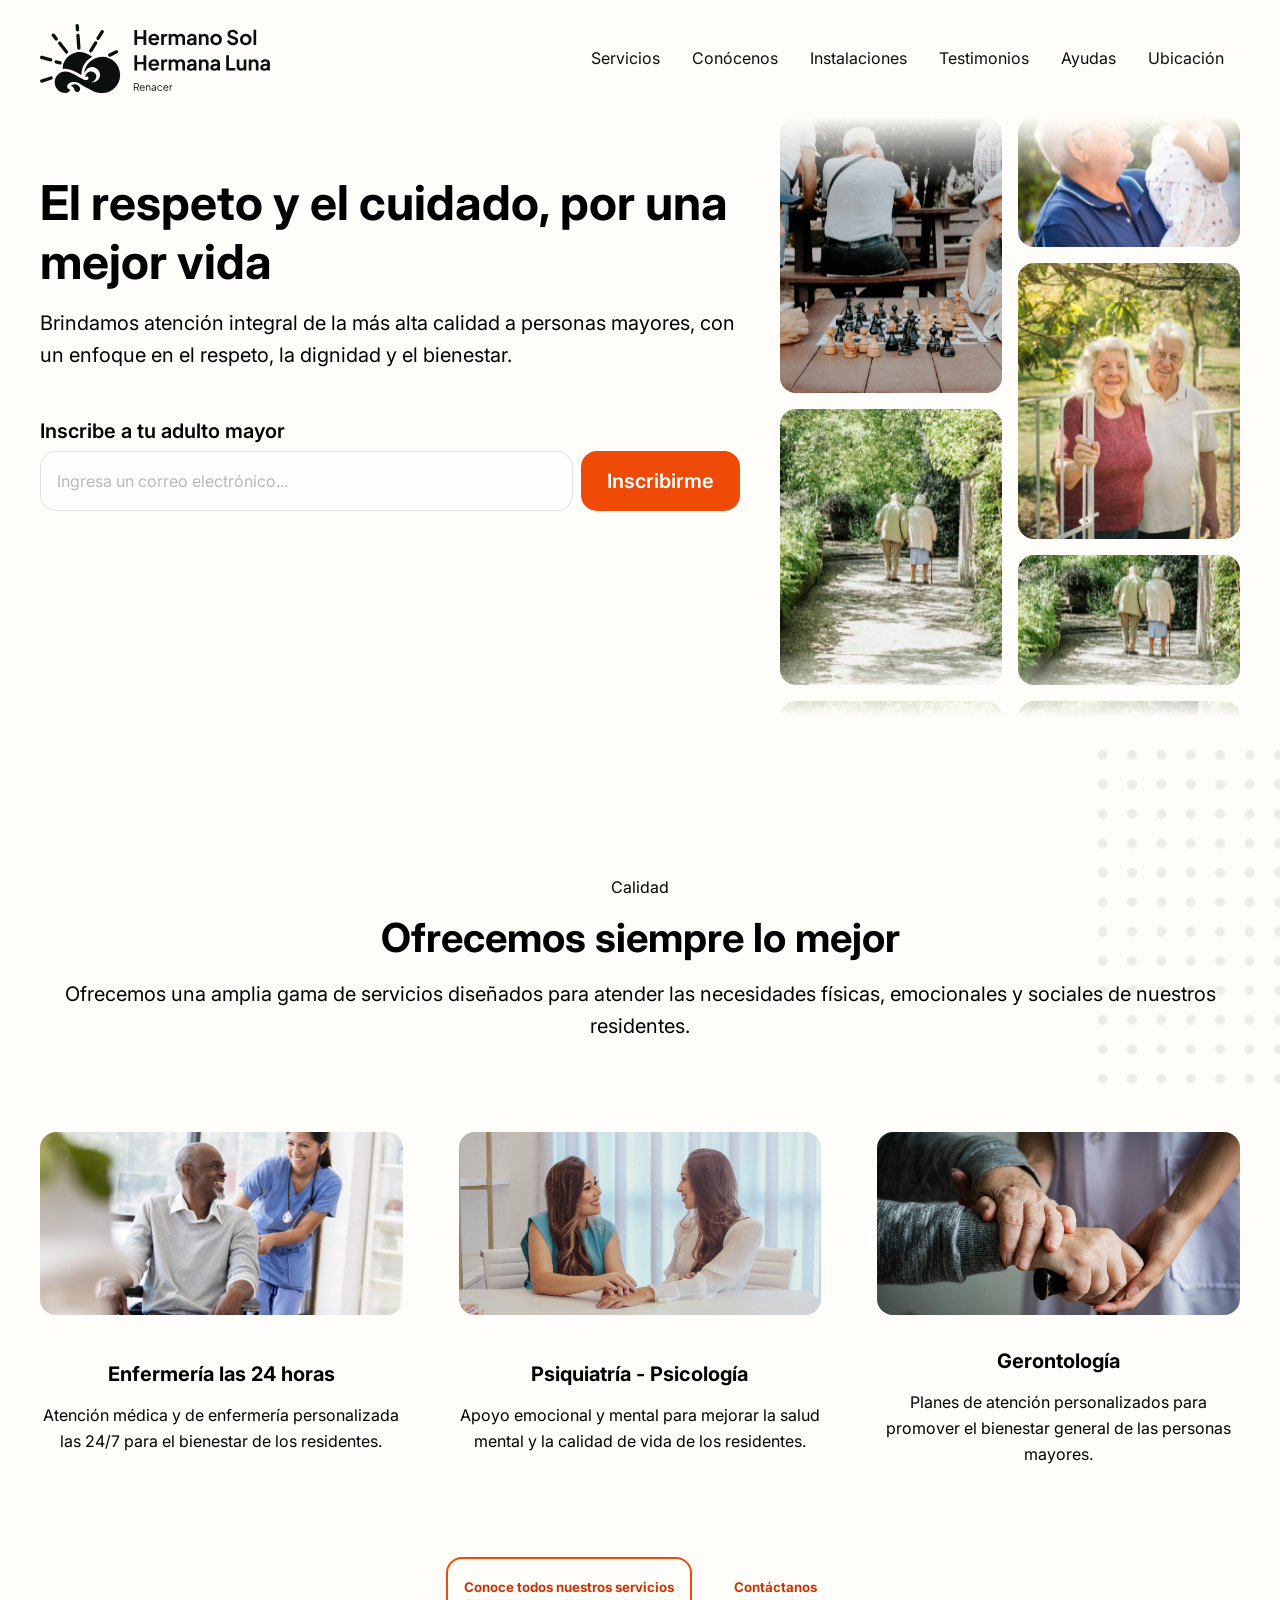
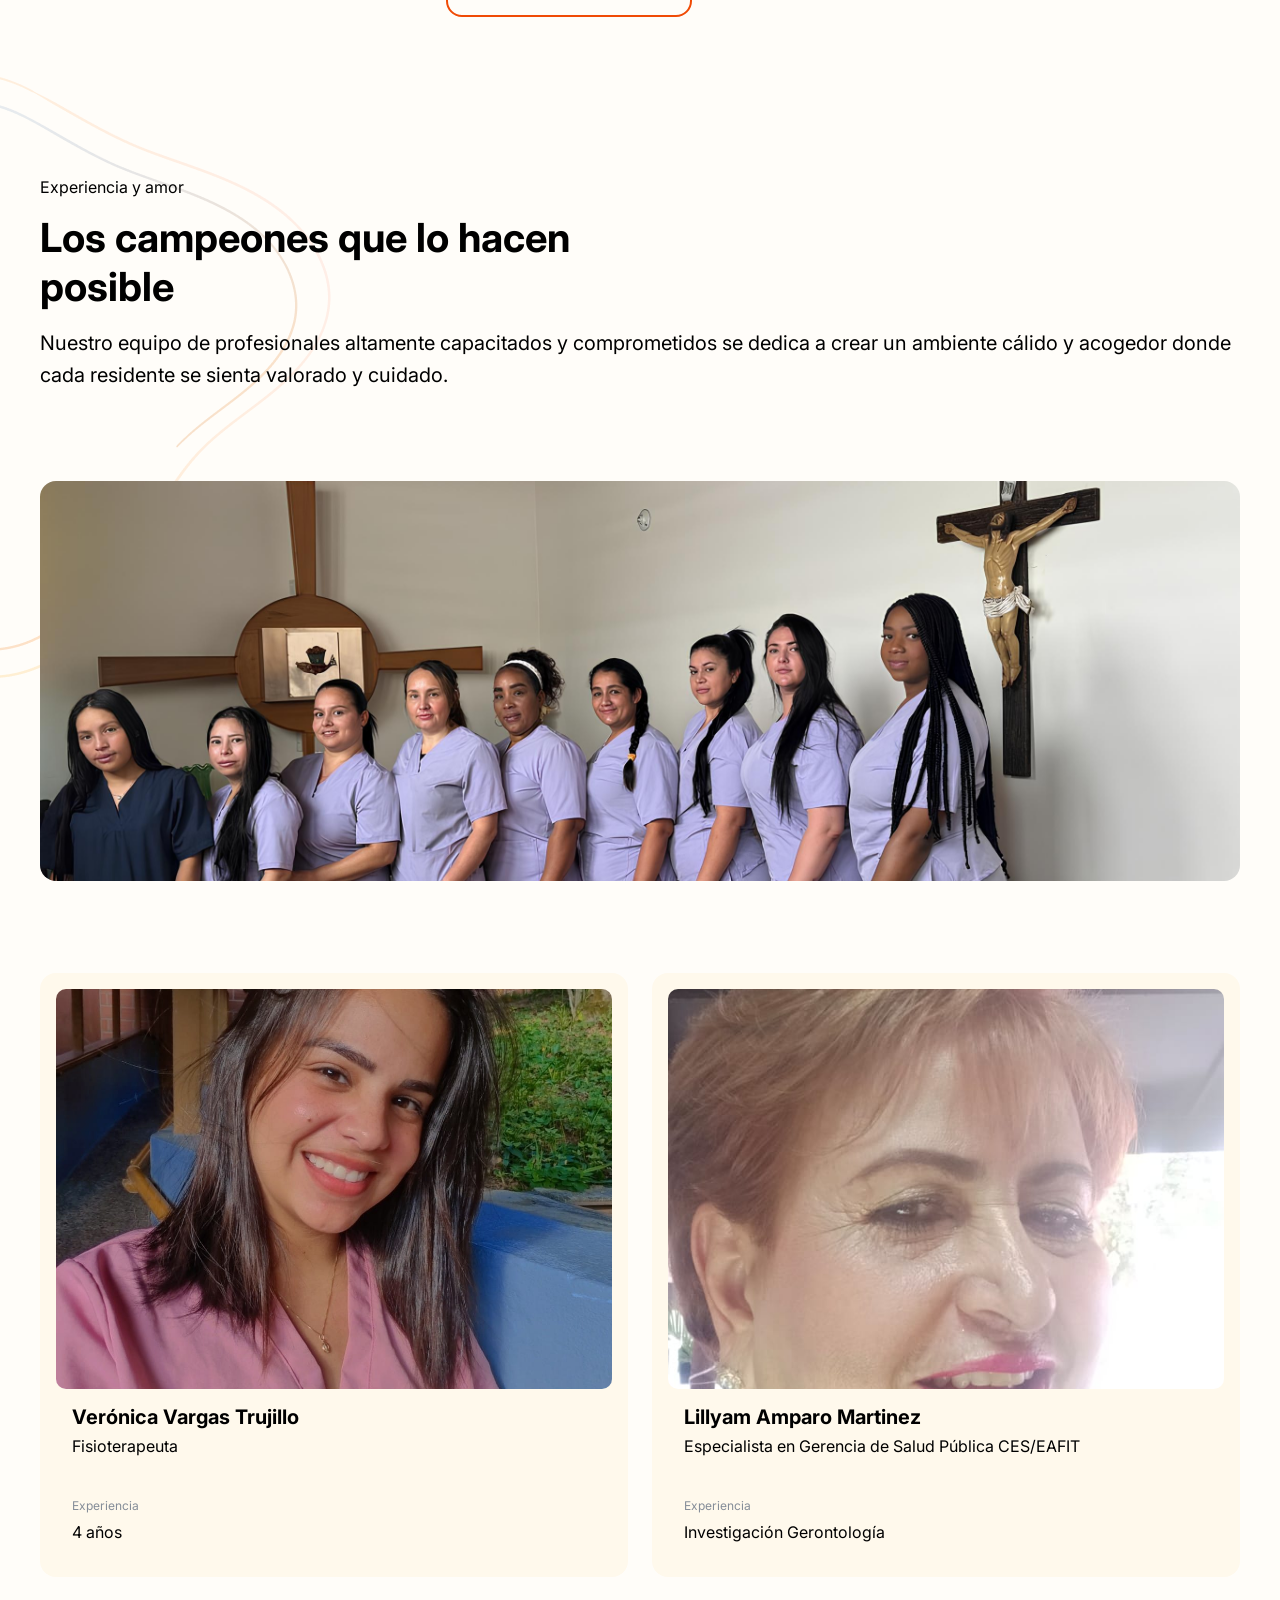
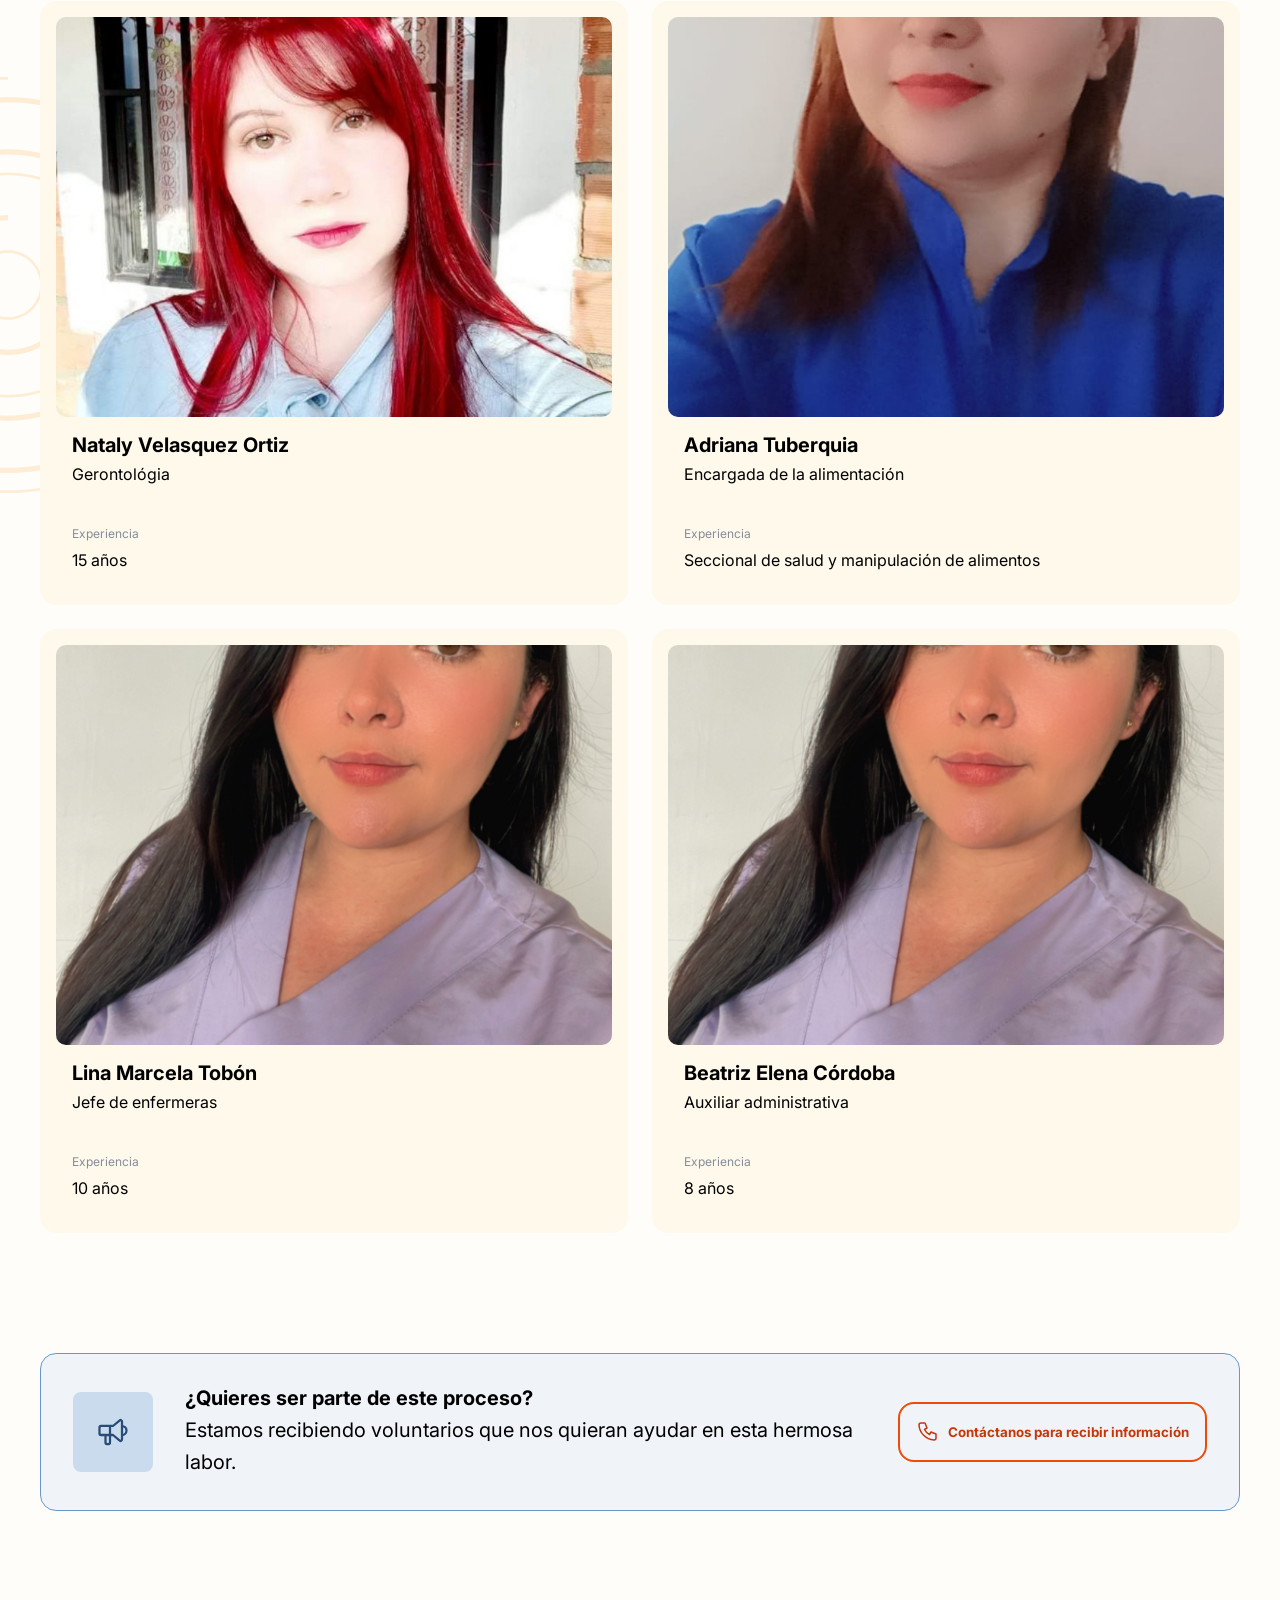
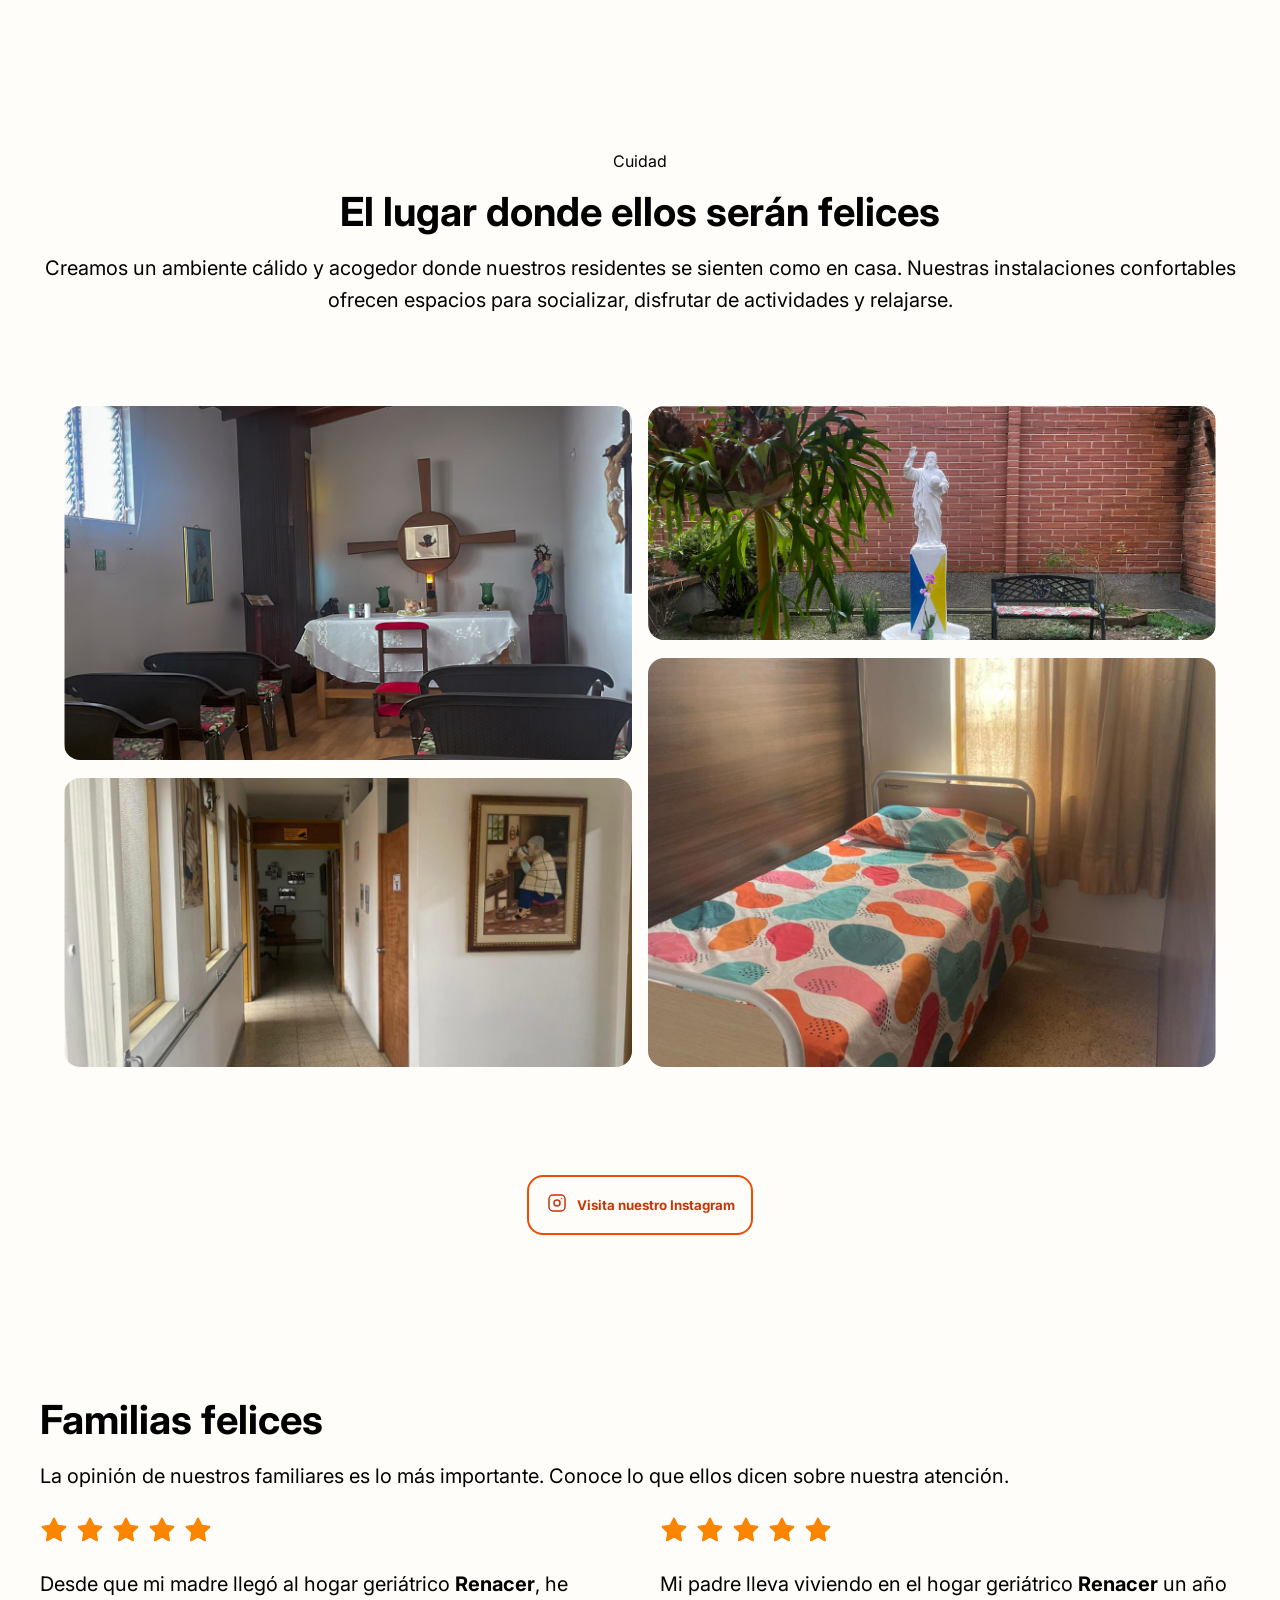
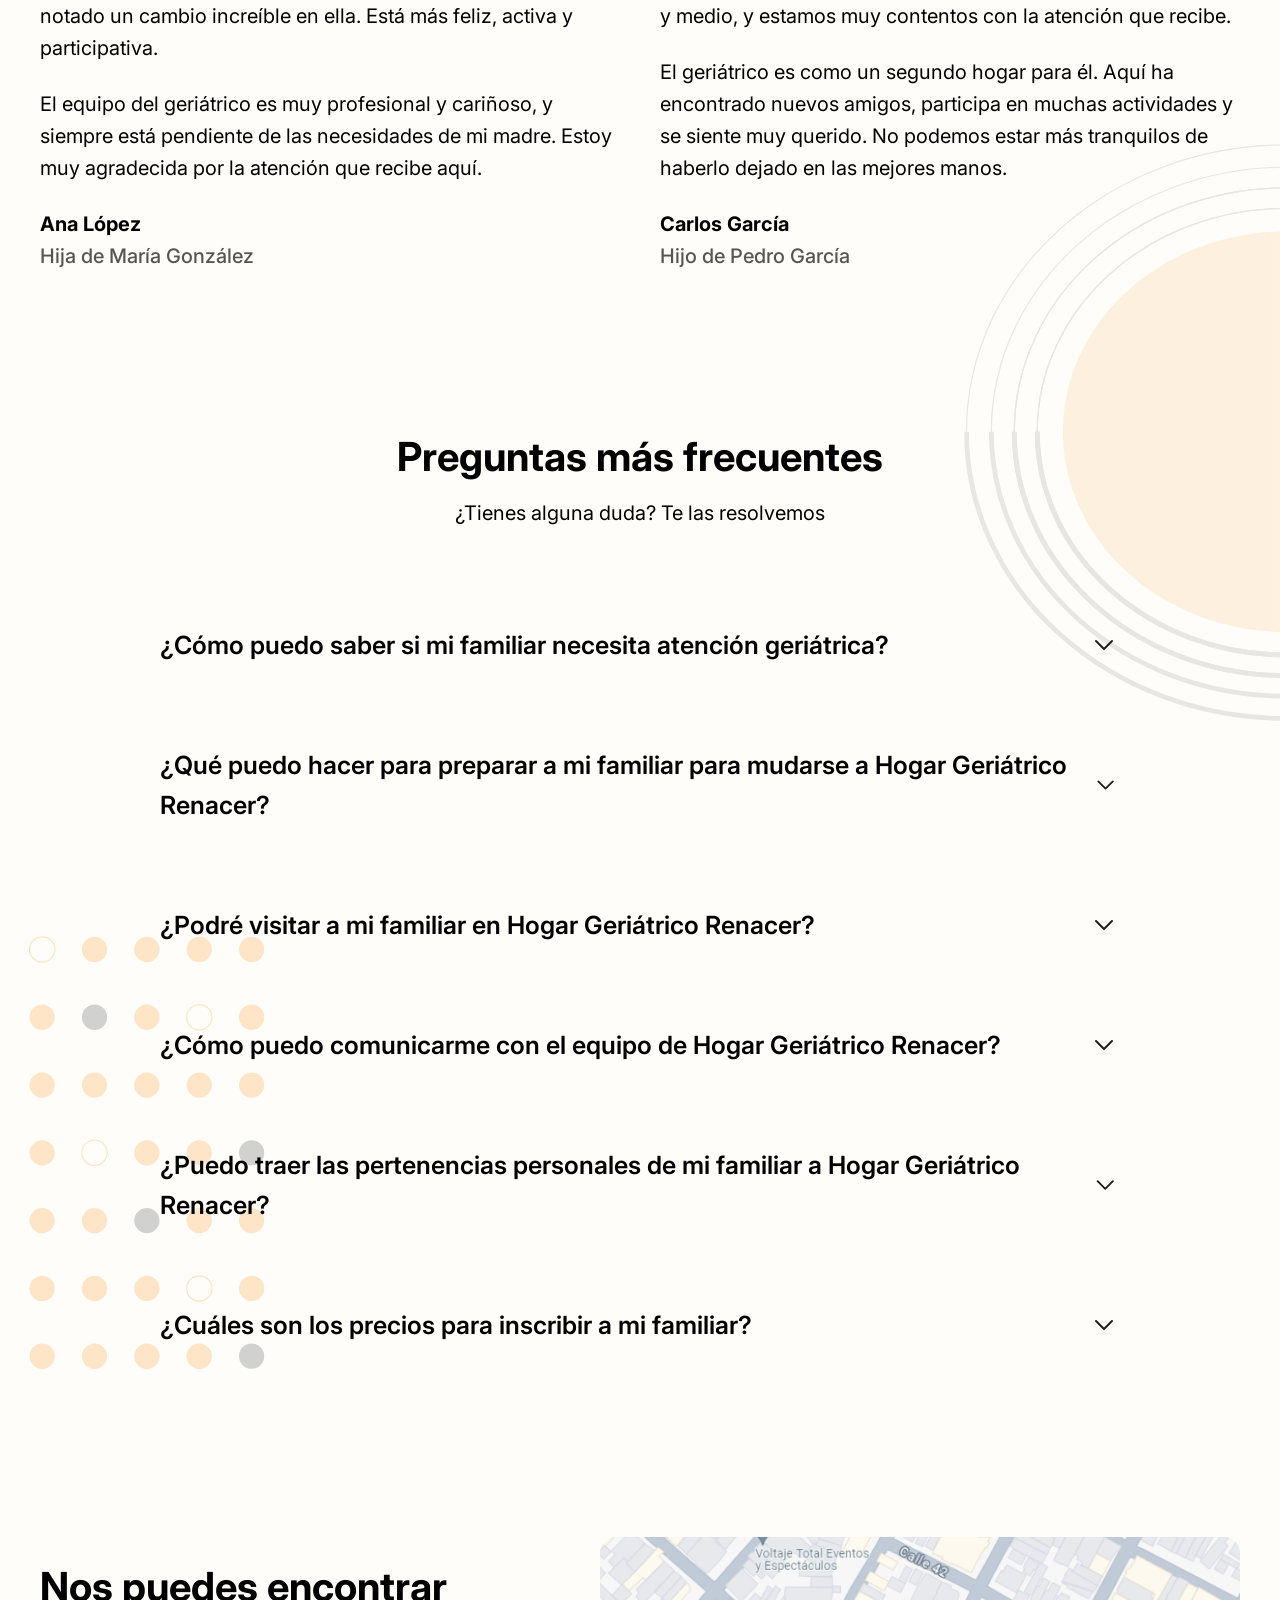
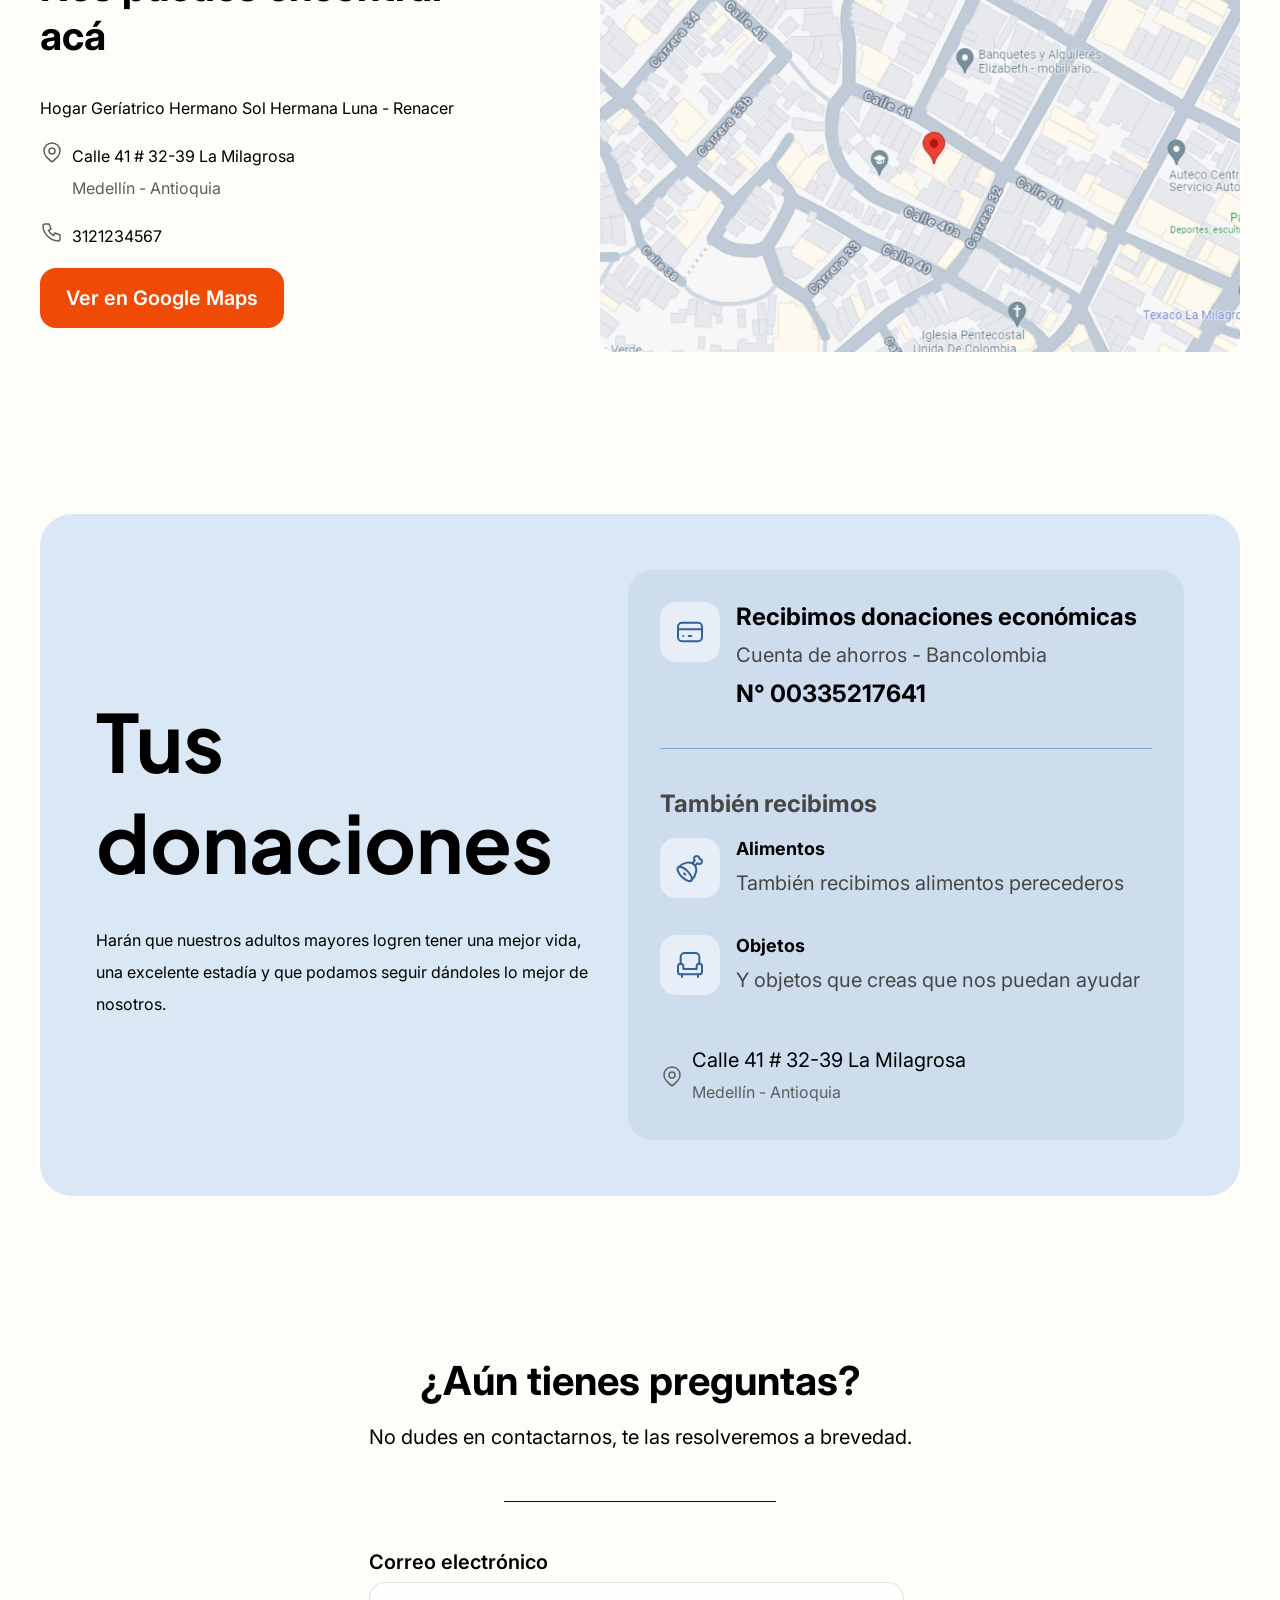
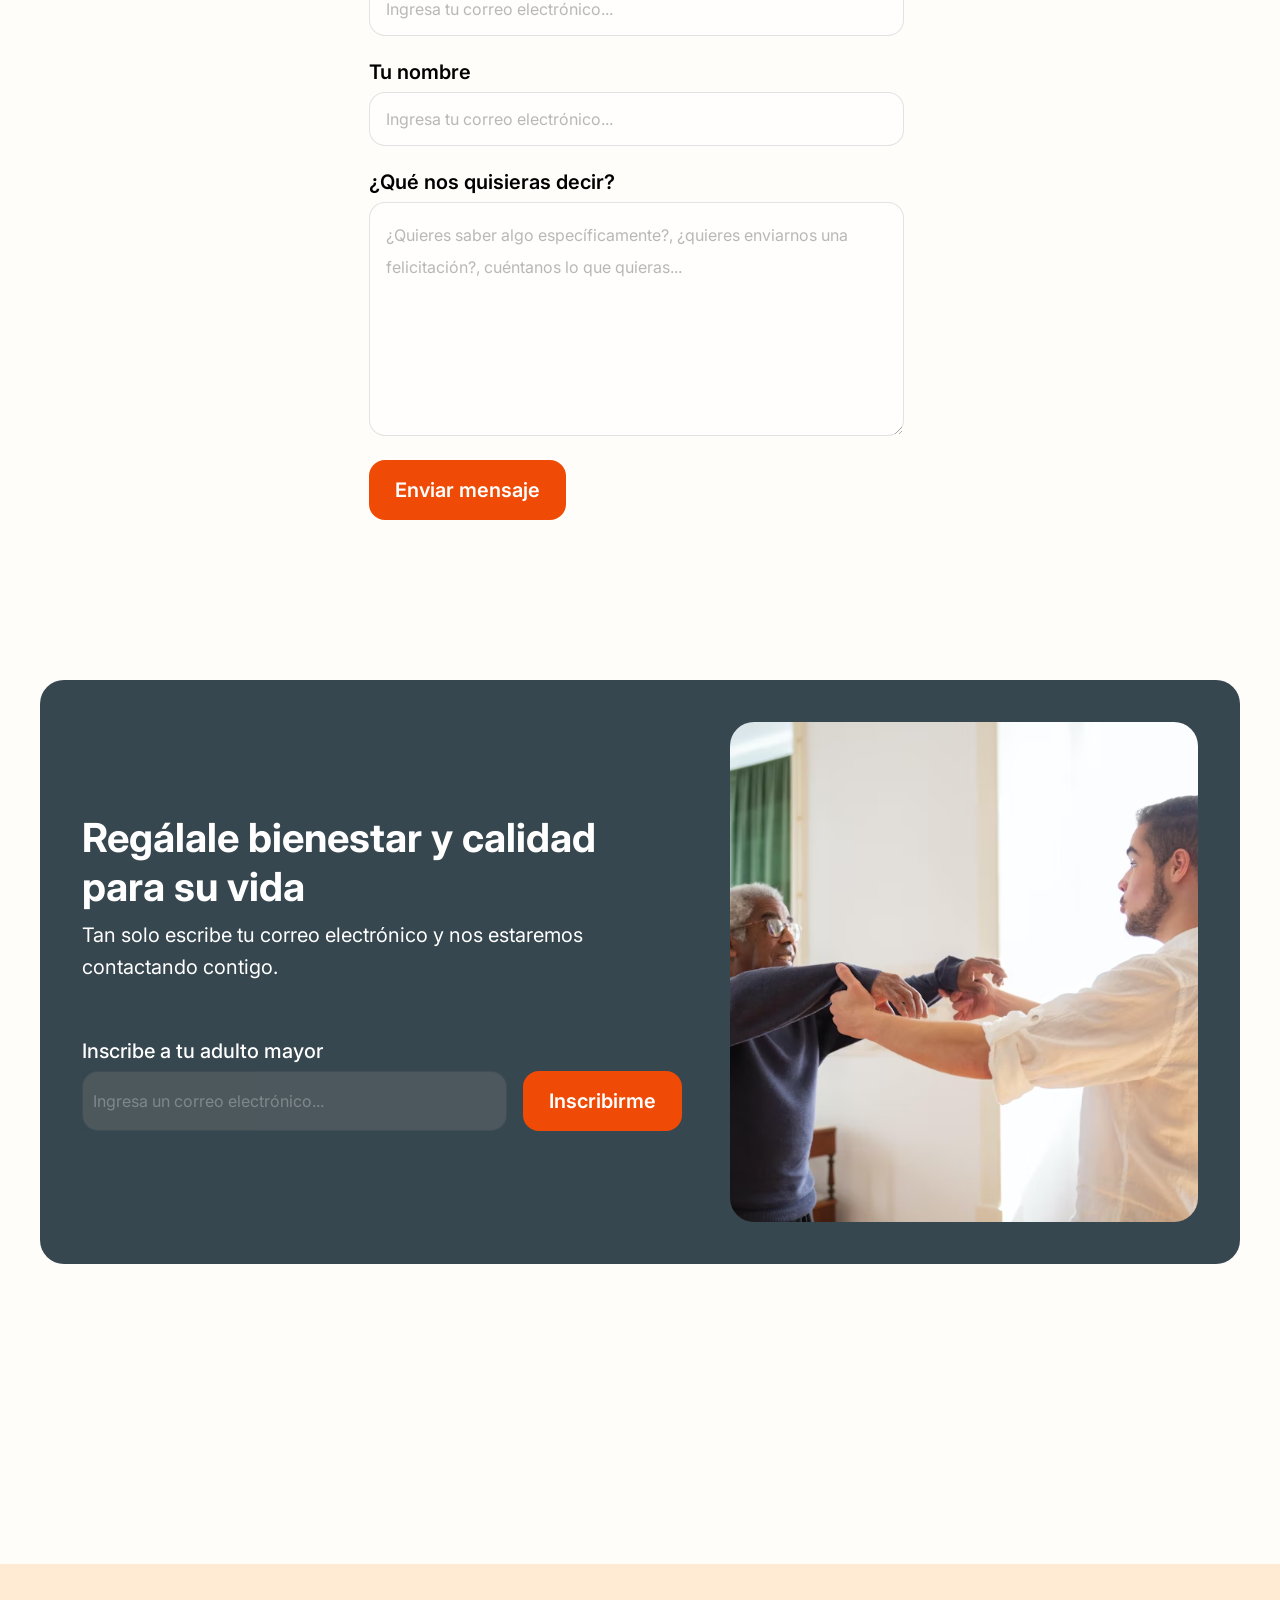
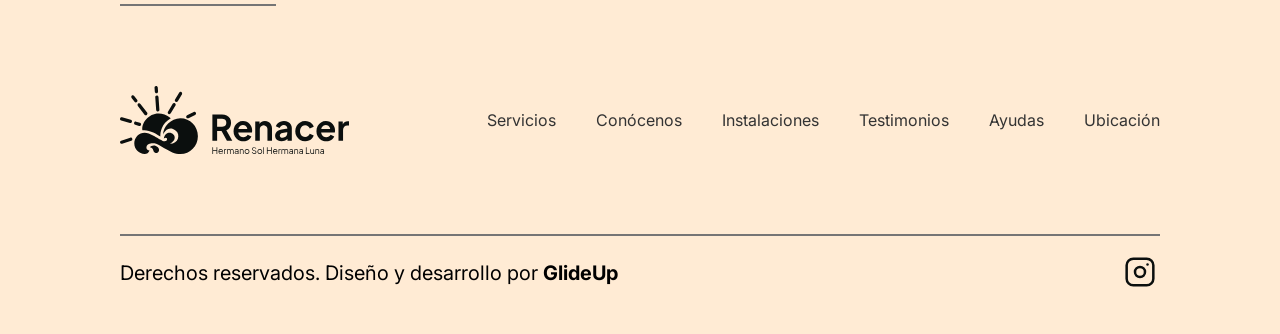
==== commit b517553e: "Merge branch 'Stiven'" ====
--- a/index.html
+++ b/index.html
@@ -12,7 +12,7 @@
 <body>
     <header>
         <div class="logo">
-            <img src="./assets/Logo Renacer.png" alt="Renacer">
+            <img src="./assets/Logo-renacer.svg" alt="Renacer">
         </div>
         <nav>
             <ul>
@@ -218,7 +218,7 @@
                             </div>
                             <div class="flex-vertical">
                                 <p><span>Experiencia</span></p>
-                                <p>Investigación Gerontológica</p>
+                                <p>Investigación Gerontología</p>
                             </div>
                         </div>
                     </div>
@@ -263,7 +263,19 @@
                             </div>
                         </div>
                     </div>
-
+                    <div class="card-container flex-horizontal">
+                        <img src="./assets/lina-marcela-tobon.jpg" alt="Empleado geriátrico">
+                        <div class="card-content flex-vertical">
+                            <div class="flex-vertical">
+                                <h3>Beatriz Elena Córdoba</h3>
+                                <p>Auxiliar administrativa</p>
+                            </div>
+                            <div class="flex-vertical">
+                                <p><span>Experiencia</span></p>
+                                <p>8 años</p>
+                            </div>
+                        </div>
+                    </div>
                 </div>
             </div>
             <div class="volunteers-container flex-horizontal">
@@ -441,7 +453,13 @@
                 <div class="faq-container">
                     <div class="faq-item">
                         <button class="faq-question">¿Cómo puedo saber si mi familiar necesita atención geriátrica?
-                            <span class="faq-toggle"><img src="assets/faqtoogle.svg" alt="toggle icon"></span></button>
+                            <svg xmlns="http://www.w3.org/2000/svg"
+                                class="faq-toggle icon icon-tabler icon-tabler-chevron-down" width="32" height="32"
+                                viewBox="0 0 24 24" stroke-width="1.5" stroke="#1e1e1e" fill="none"
+                                stroke-linecap="round" stroke-linejoin="round">
+                                <path stroke="none" d="M0 0h24v24H0z" fill="none" />
+                                <path d="M6 9l6 6l6 -6" />
+                            </svg></button>
                         <div class="faq-answer">
                             <p>Algunas señales de que su familiar podría necesitar atención geriátrica incluyen:<br><br>
                                 1. Dificultades para realizar actividades cotidianas como vestirse, bañarse o comer.<br>
@@ -459,8 +477,13 @@
                     </div>
                     <div class="faq-item">
                         <button class="faq-question">¿Qué puedo hacer para preparar a mi familiar para mudarse a Hogar
-                            Geriátrico Renacer? <span class="faq-toggle"><img alt="toggle icon"
-                                    src="assets/faqtoogle.svg"></span></button>
+                            Geriátrico Renacer? <svg xmlns="http://www.w3.org/2000/svg"
+                                class="faq-toggle icon icon-tabler icon-tabler-chevron-down" width="32" height="32"
+                                viewBox="0 0 24 24" stroke-width="1.5" stroke="#1e1e1e" fill="none"
+                                stroke-linecap="round" stroke-linejoin="round">
+                                <path stroke="none" d="M0 0h24v24H0z" fill="none" />
+                                <path d="M6 9l6 6l6 -6" />
+                            </svg></button>
                         <div class="faq-answer">
                             <p>Es importante involucrar a su familiar en el proceso de decisión y mudanza tanto como sea
                                 posible.
@@ -472,8 +495,14 @@
                         </div>
                     </div>
                     <div class="faq-item">
-                        <button class="faq-question">¿Podré visitar a mi familiar en Hogar Geriátrico Renacer? <span
-                                class="faq-toggle"><img src="assets/faqtoogle.svg" alt="toggle icon"></span></button>
+                        <button class="faq-question">¿Podré visitar a mi familiar en Hogar Geriátrico Renacer? <svg
+                                xmlns="http://www.w3.org/2000/svg"
+                                class="faq-toggle icon icon-tabler icon-tabler-chevron-down" width="32" height="32"
+                                viewBox="0 0 24 24" stroke-width="1.5" stroke="#1e1e1e" fill="none"
+                                stroke-linecap="round" stroke-linejoin="round">
+                                <path stroke="none" d="M0 0h24v24H0z" fill="none" />
+                                <path d="M6 9l6 6l6 -6" />
+                            </svg></button>
                         <div class="faq-answer">
                             <p>Sí, por supuesto. Animamos a las familias a visitar a sus seres queridos con regularidad.
                                 Tenemos horarios de visita flexibles para adaptarse a su horario. También contamos con
@@ -483,7 +512,13 @@
                     </div>
                     <div class="faq-item">
                         <button class="faq-question">¿Cómo puedo comunicarme con el equipo de Hogar Geriátrico Renacer?
-                            <span class="faq-toggle"><img src="assets/faqtoogle.svg" alt="toggle icon"></span></button>
+                            <svg xmlns="http://www.w3.org/2000/svg"
+                                class="faq-toggle icon icon-tabler icon-tabler-chevron-down" width="32" height="32"
+                                viewBox="0 0 24 24" stroke-width="1.5" stroke="#1e1e1e" fill="none"
+                                stroke-linecap="round" stroke-linejoin="round">
+                                <path stroke="none" d="M0 0h24v24H0z" fill="none" />
+                                <path d="M6 9l6 6l6 -6" />
+                            </svg></button>
                         <div class="faq-answer">
                             <p>
                                 Puede comunicarse con nosotros por teléfono, correo electrónico o visitando nuestras
@@ -495,8 +530,13 @@
                     </div>
                     <div class="faq-item">
                         <button class="faq-question">¿Puedo traer las pertenencias personales de mi familiar a Hogar
-                            Geriátrico Renacer? <span class="faq-toggle"><img src="assets/faqtoogle.svg"
-                                    alt="toggle icon"></span></button>
+                            Geriátrico Renacer? <svg xmlns="http://www.w3.org/2000/svg"
+                                class="faq-toggle icon icon-tabler icon-tabler-chevron-down" width="32" height="32"
+                                viewBox="0 0 24 24" stroke-width="1.5" stroke="#1e1e1e" fill="none"
+                                stroke-linecap="round" stroke-linejoin="round">
+                                <path stroke="none" d="M0 0h24v24H0z" fill="none" />
+                                <path d="M6 9l6 6l6 -6" />
+                            </svg></button>
                         <div class="faq-answer">
                             <p>
                                 Sí, puede traer las pertenencias personales de su familiar a Hogar Geriátrico Renacer.
@@ -508,8 +548,14 @@
                         </div>
                     </div>
                     <div class="faq-item">
-                        <button class="faq-question">¿Cuáles son los precios para inscribir a mi familiar? <span
-                                class="faq-toggle"><img src="assets/faqtoogle.svg" alt="toggle icon"></span></button>
+                        <button class="faq-question">¿Cuáles son los precios para inscribir a mi familiar?<svg
+                                xmlns="http://www.w3.org/2000/svg"
+                                class="faq-toggle icon icon-tabler icon-tabler-chevron-down" width="32" height="32"
+                                viewBox="0 0 24 24" stroke-width="1.5" stroke="#1e1e1e" fill="none"
+                                stroke-linecap="round" stroke-linejoin="round">
+                                <path stroke="none" d="M0 0h24v24H0z" fill="none" />
+                                <path d="M6 9l6 6l6 -6" />
+                            </svg></button>
                         <div class="faq-answer">
                             <p>
                                 Primero nos encantaría poder conocer a tu familiar al igual que a ti. Te sugerimos
@@ -679,7 +725,7 @@
                     <h2>¿Aún tienes preguntas?</h2>
                     <p>No dudes en contactarnos, te las resolveremos a brevedad.</p>
                 </div>
-                
+
                 <span class="contact-span"></span>
                 <form class="contact-form flex-vertical">
                     <div class="input-container">
@@ -734,40 +780,34 @@
                         <img src="assets/footerLogo.svg" alt="Renacer Logo">
                         <div class="footer-nav">
                             <ul>
-                                <li>
-                                    <p href="#servicios">Servicios</p>
-                                </li>
-                                <li>
-                                    <p href="#testimonios">Testimonios</p>
-                                </li>
-                                <li>
-                                    <p href="#conocenos">Conócenos</p>
-                                </li>
-                                <li>
-                                    <p href="#donaciones">Donaciones</p>
-                                </li>
-                                <li>
-                                    <p href="#ubicacion">Ubicación</p>
-                                </li>
+                                <li><a href="#services">Servicios</a></li>
+                                <li><a href="#aboutus">Conócenos</a></li>
+                                <li><a href="#facilities">Instalaciones</a></li>
+                                <li><a href="#testimonials">Testimonios</a></li>
+                                <li><a href="#faq">Ayudas</a></li>
+                                <li><a href="#location">Ubicación</a></li>
                             </ul>
                         </div>
                     </div>
                 </div>
             </div>
-            <div class="footer-row">
-                <div class="footer-rights">
-                    <span class="span-rights"></span>
-                    <p>Derechos reservados. Diseño y desarrollo por <strong>Glide Designs</strong></p>
-                    <a href="https://www.instagram.com" target="_blank">
-                        <svg xmlns="http://www.w3.org/2000/svg" class="icon icon-tabler icon-tabler-brand-instagram"
-                            width="40" height="40" viewBox="0 0 24 24" stroke-width="1.5" stroke="#0B0F0E" fill="none"
-                            stroke-linecap="round" stroke-linejoin="round">
-                            <path stroke="none" d="M0 0h24v24H0z" fill="none" />
-                            <path d="M4 4m0 4a4 4 0 0 1 4 -4h8a4 4 0 0 1 4 4v8a4 4 0 0 1 -4 4h-8a4 4 0 0 1 -4 -4z" />
-                            <path d="M12 12m-3 0a3 3 0 1 0 6 0a3 3 0 1 0 -6 0" />
-                            <path d="M16.5 7.5l0 .01" />
-                        </svg>
-                    </a>
+            <div>
+                <span class="span-rights"></span>
+                <div class="footer-row">
+                    <div class="footer-rights">
+                        <p>Derechos reservados. Diseño y desarrollo por <strong>GlideUp</strong></p>
+                        <a href="https://www.instagram.com" target="_blank">
+                            <svg xmlns="http://www.w3.org/2000/svg" class="icon icon-tabler icon-tabler-brand-instagram"
+                                width="40" height="40" viewBox="0 0 24 24" stroke-width="1.5" stroke="#0B0F0E"
+                                fill="none" stroke-linecap="round" stroke-linejoin="round">
+                                <path stroke="none" d="M0 0h24v24H0z" fill="none" />
+                                <path
+                                    d="M4 4m0 4a4 4 0 0 1 4 -4h8a4 4 0 0 1 4 4v8a4 4 0 0 1 -4 4h-8a4 4 0 0 1 -4 -4z" />
+                                <path d="M12 12m-3 0a3 3 0 1 0 6 0a3 3 0 1 0 -6 0" />
+                                <path d="M16.5 7.5l0 .01" />
+                            </svg>
+                        </a>
+                    </div>
                 </div>
             </div>
         </div>
